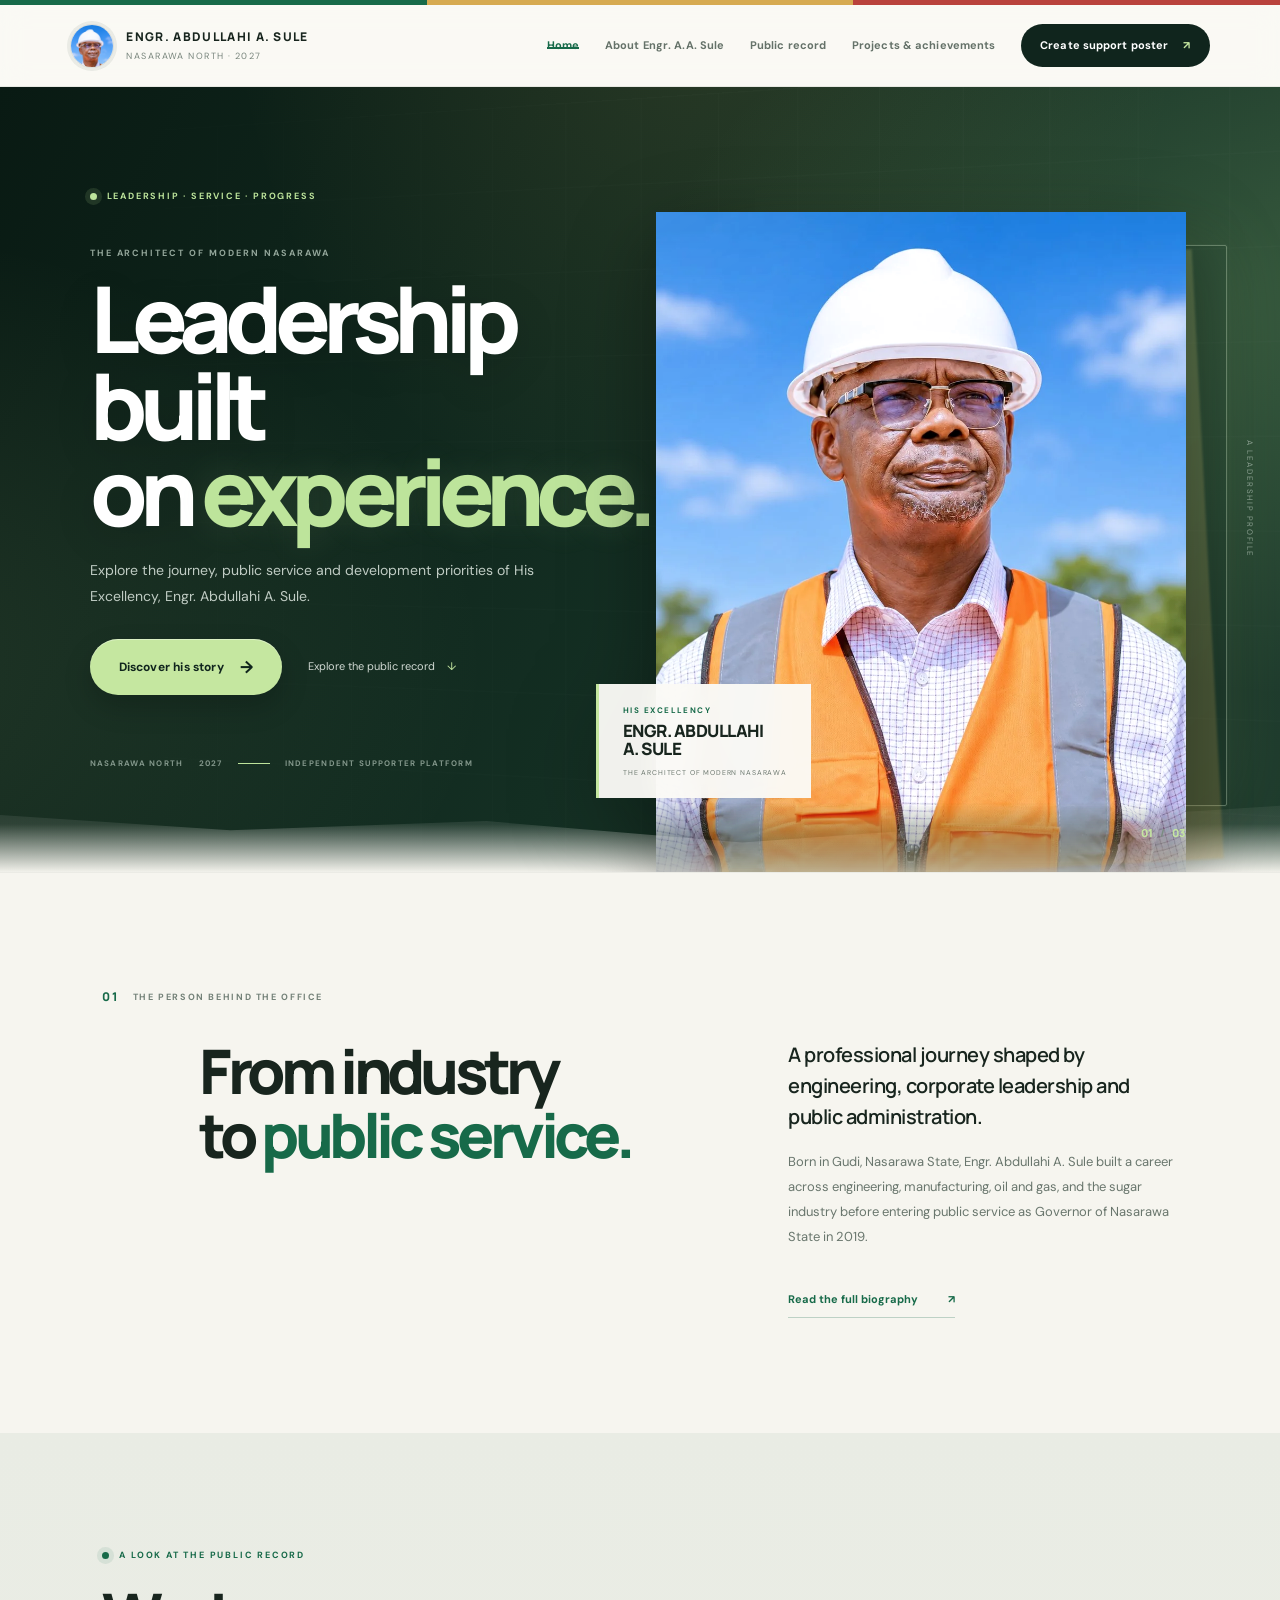
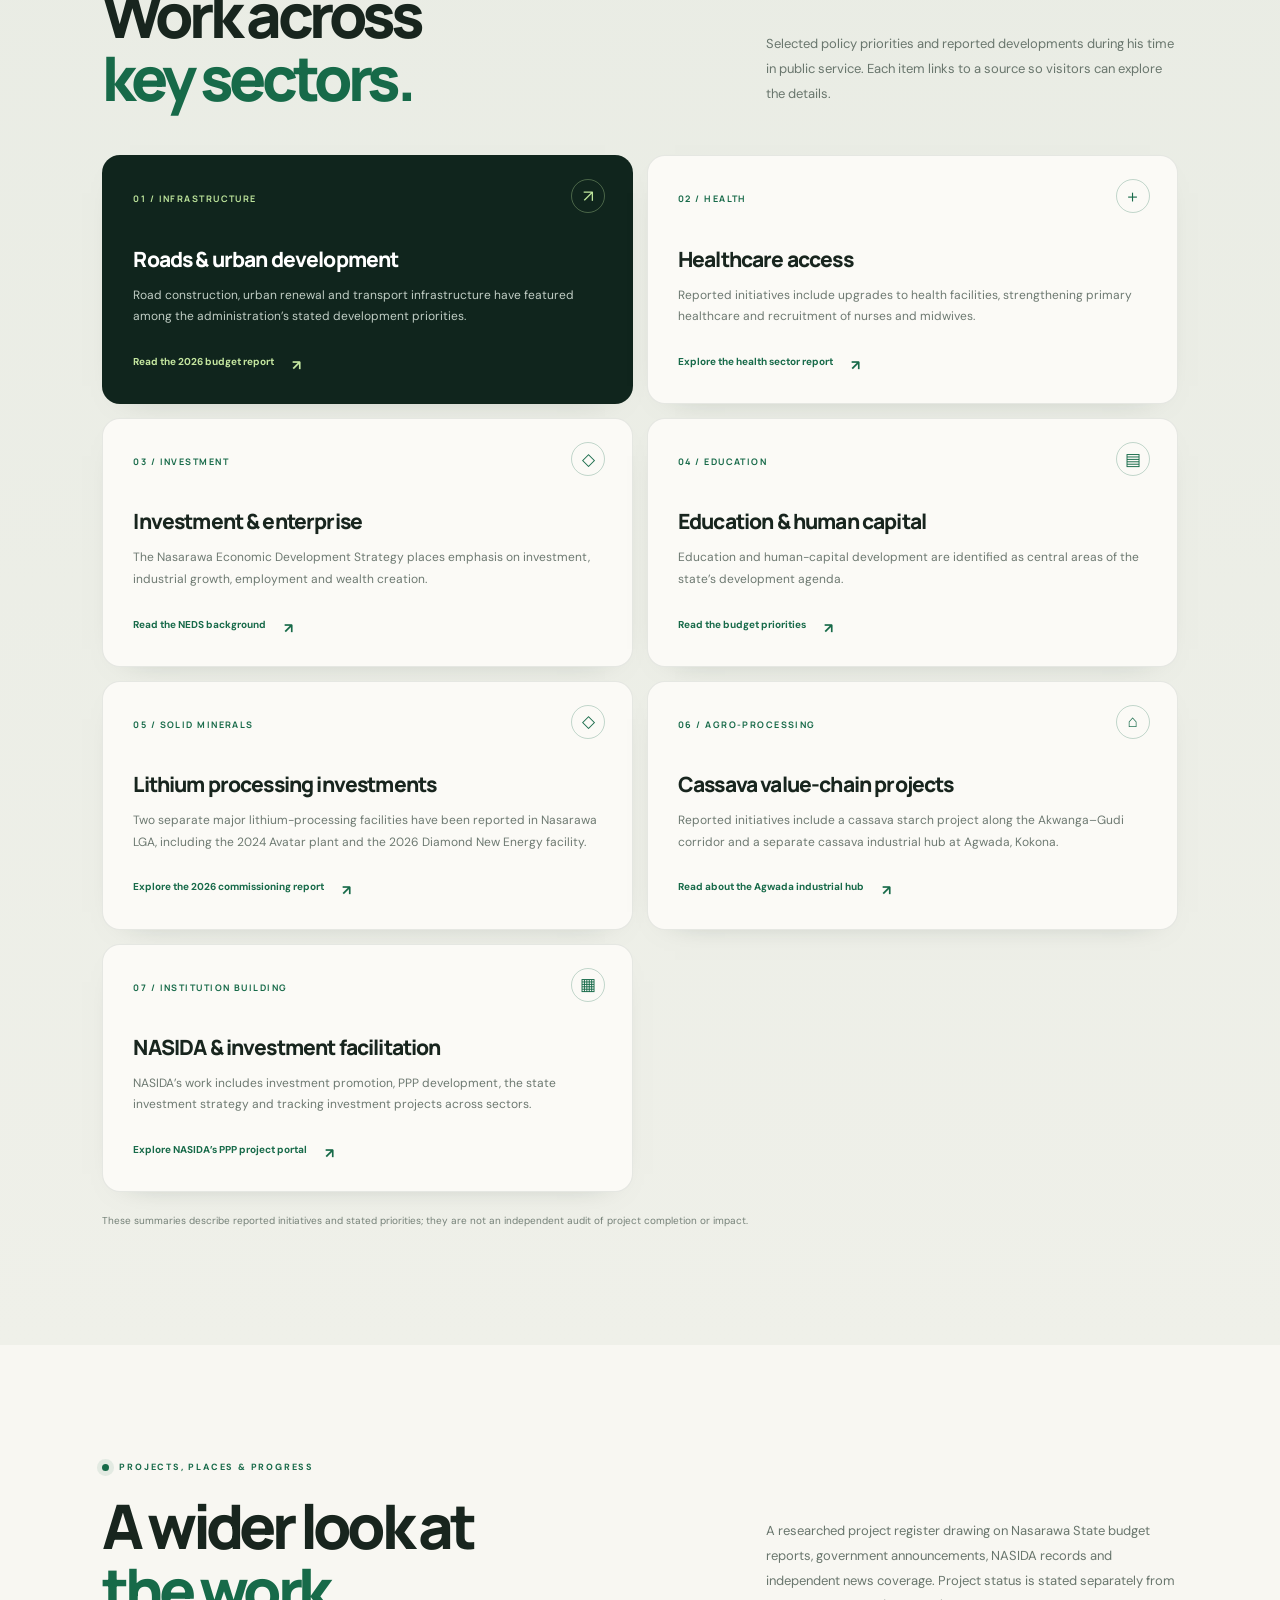
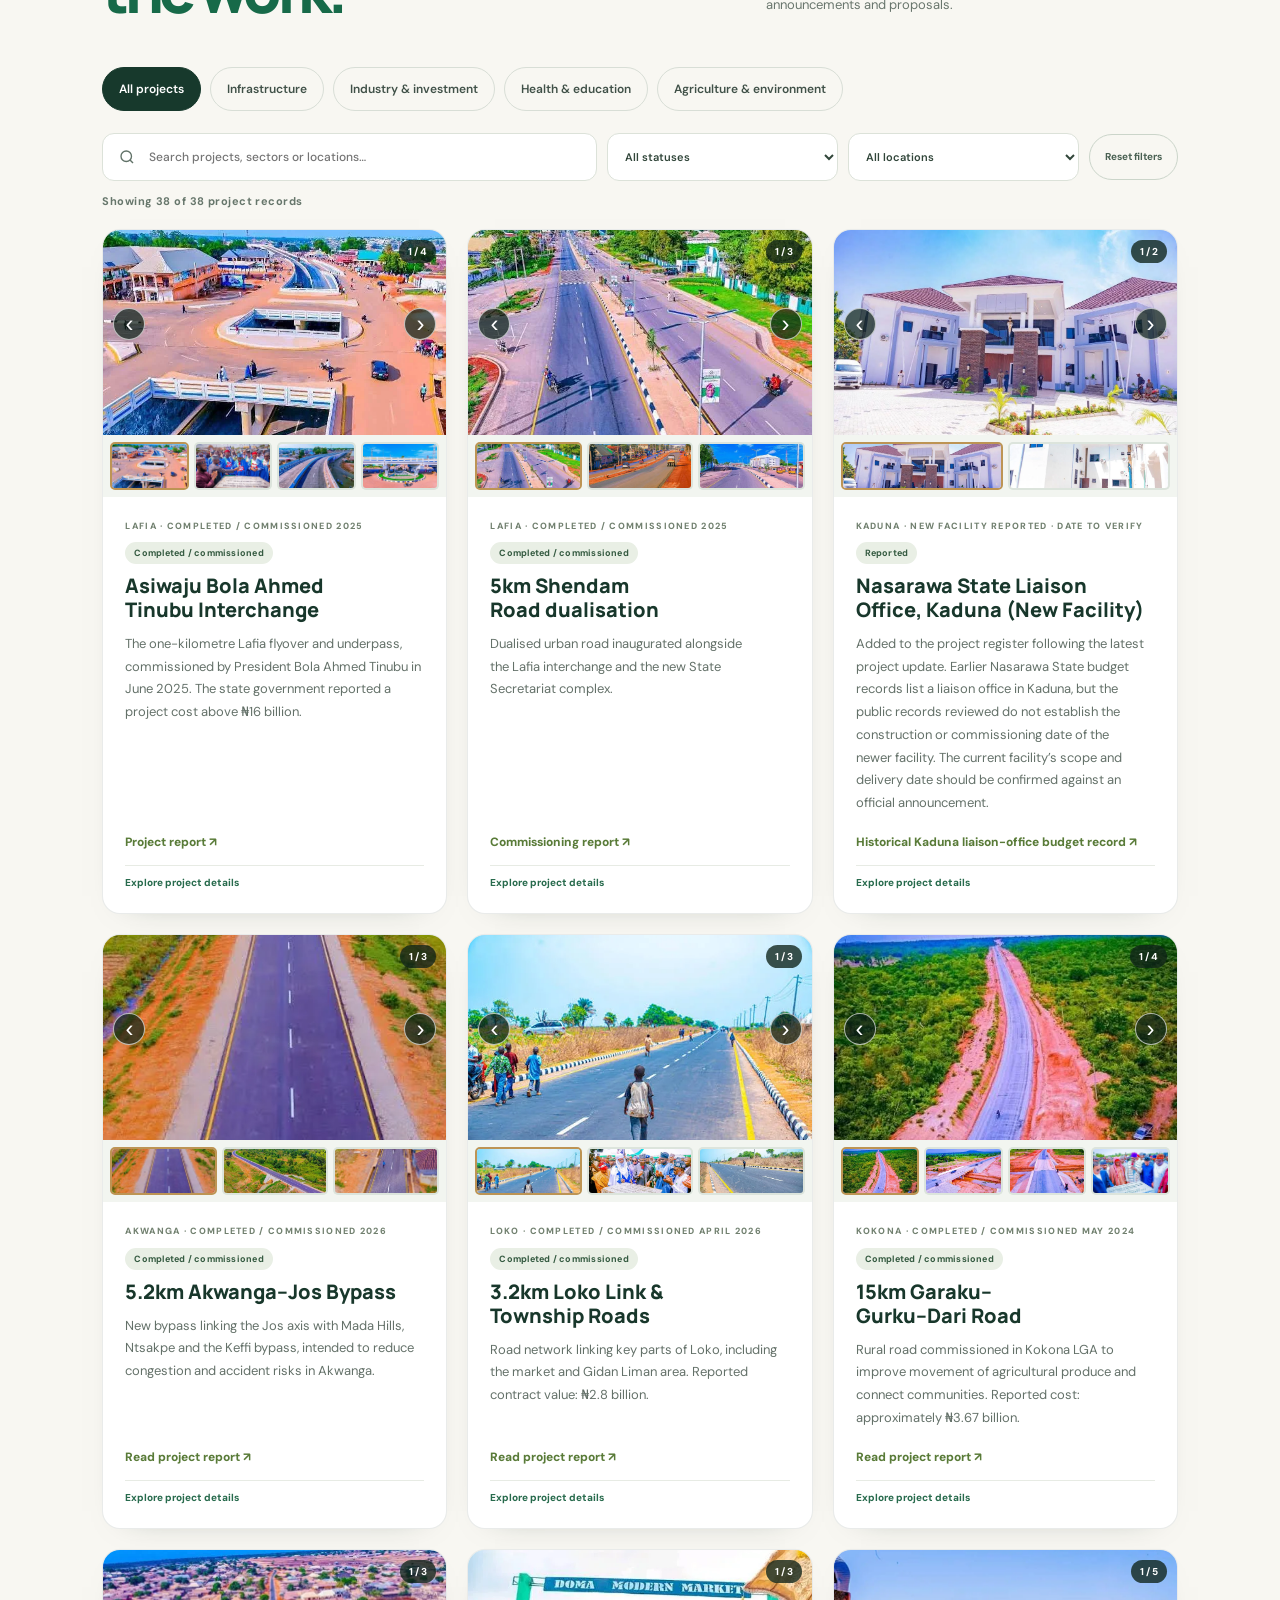
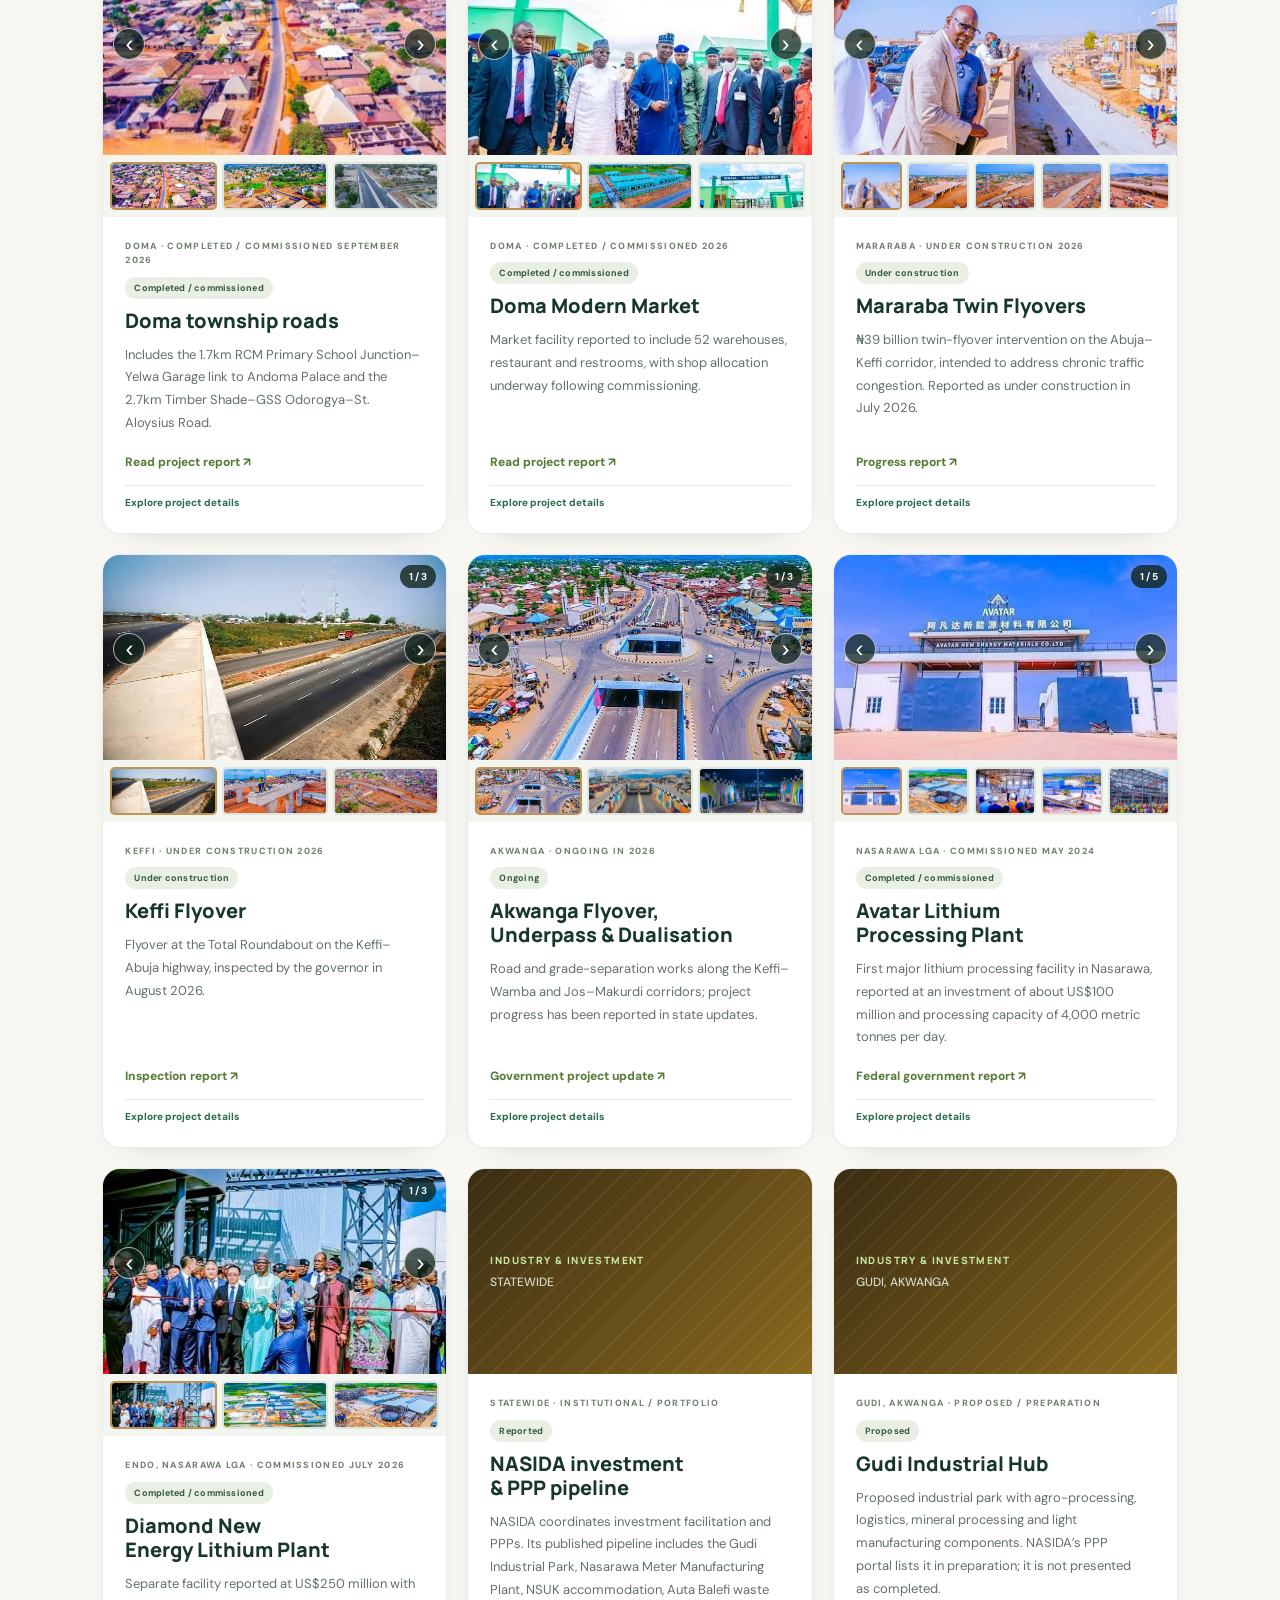
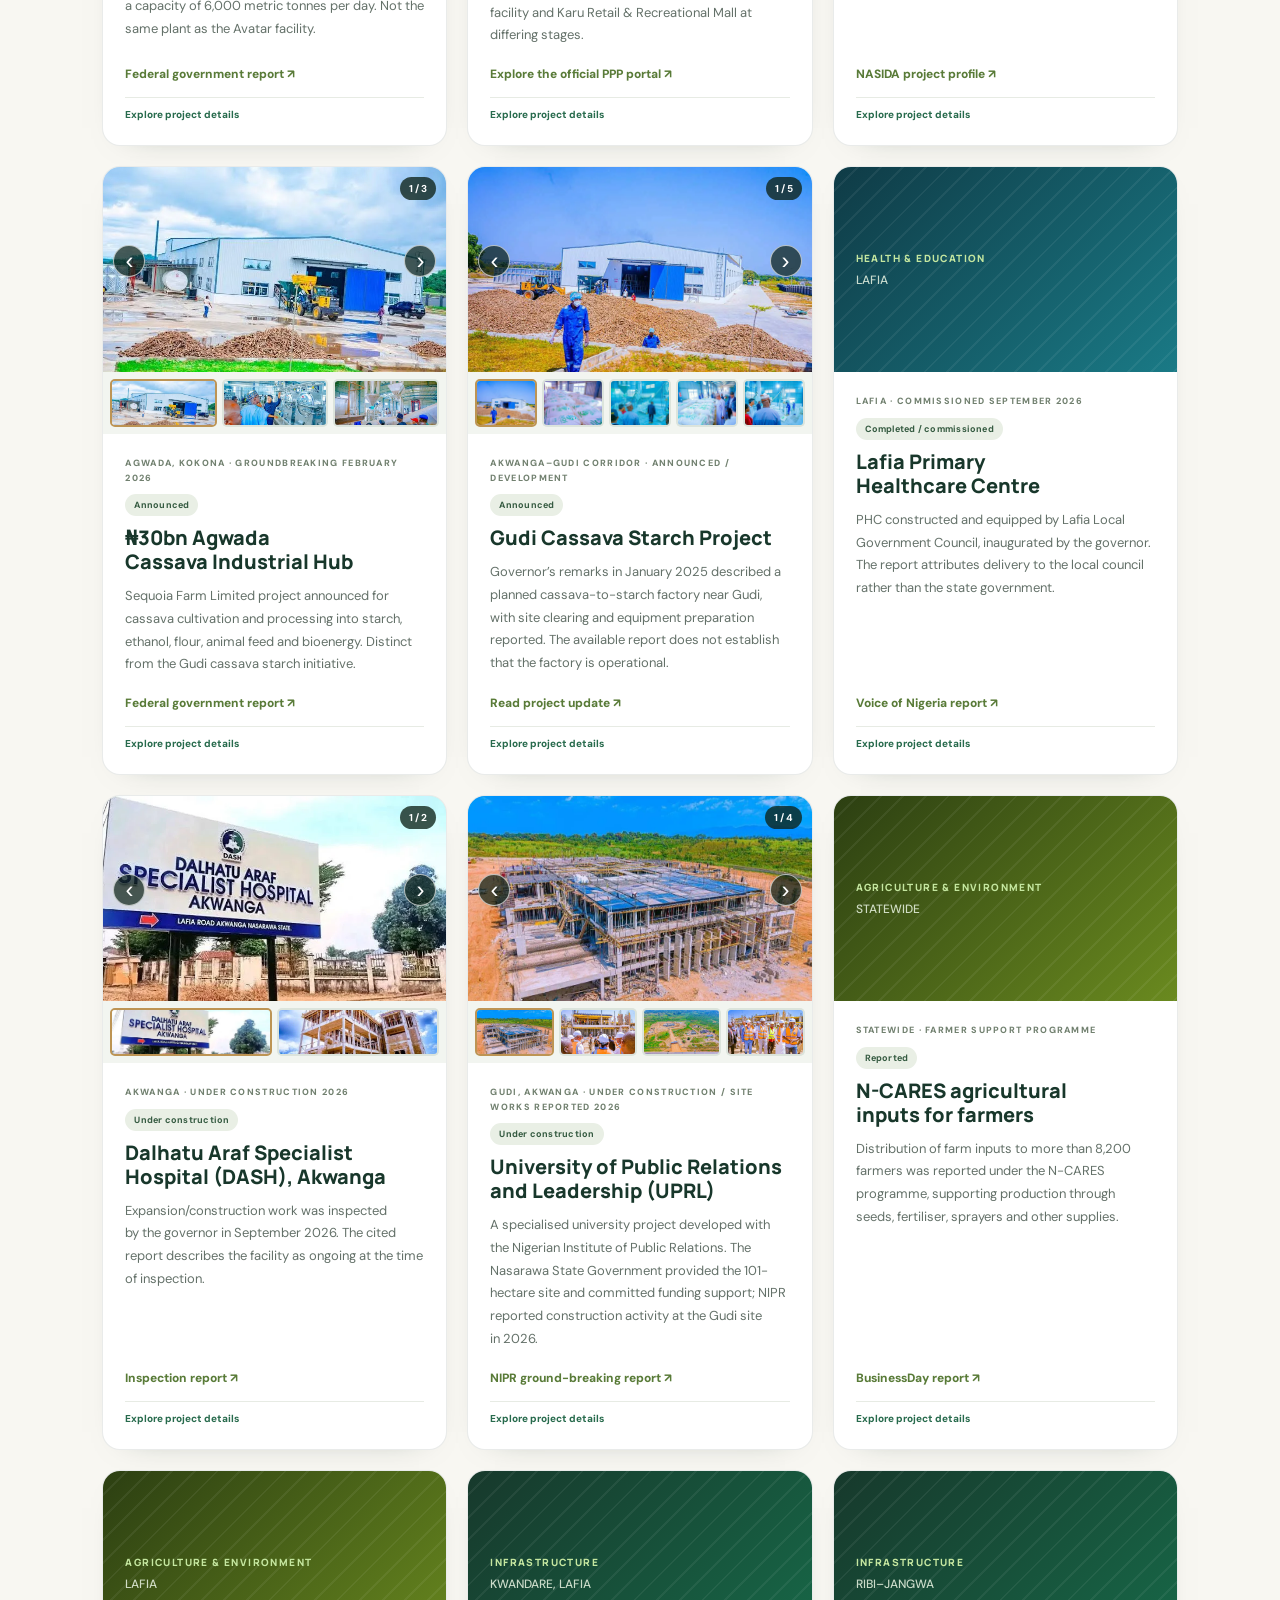
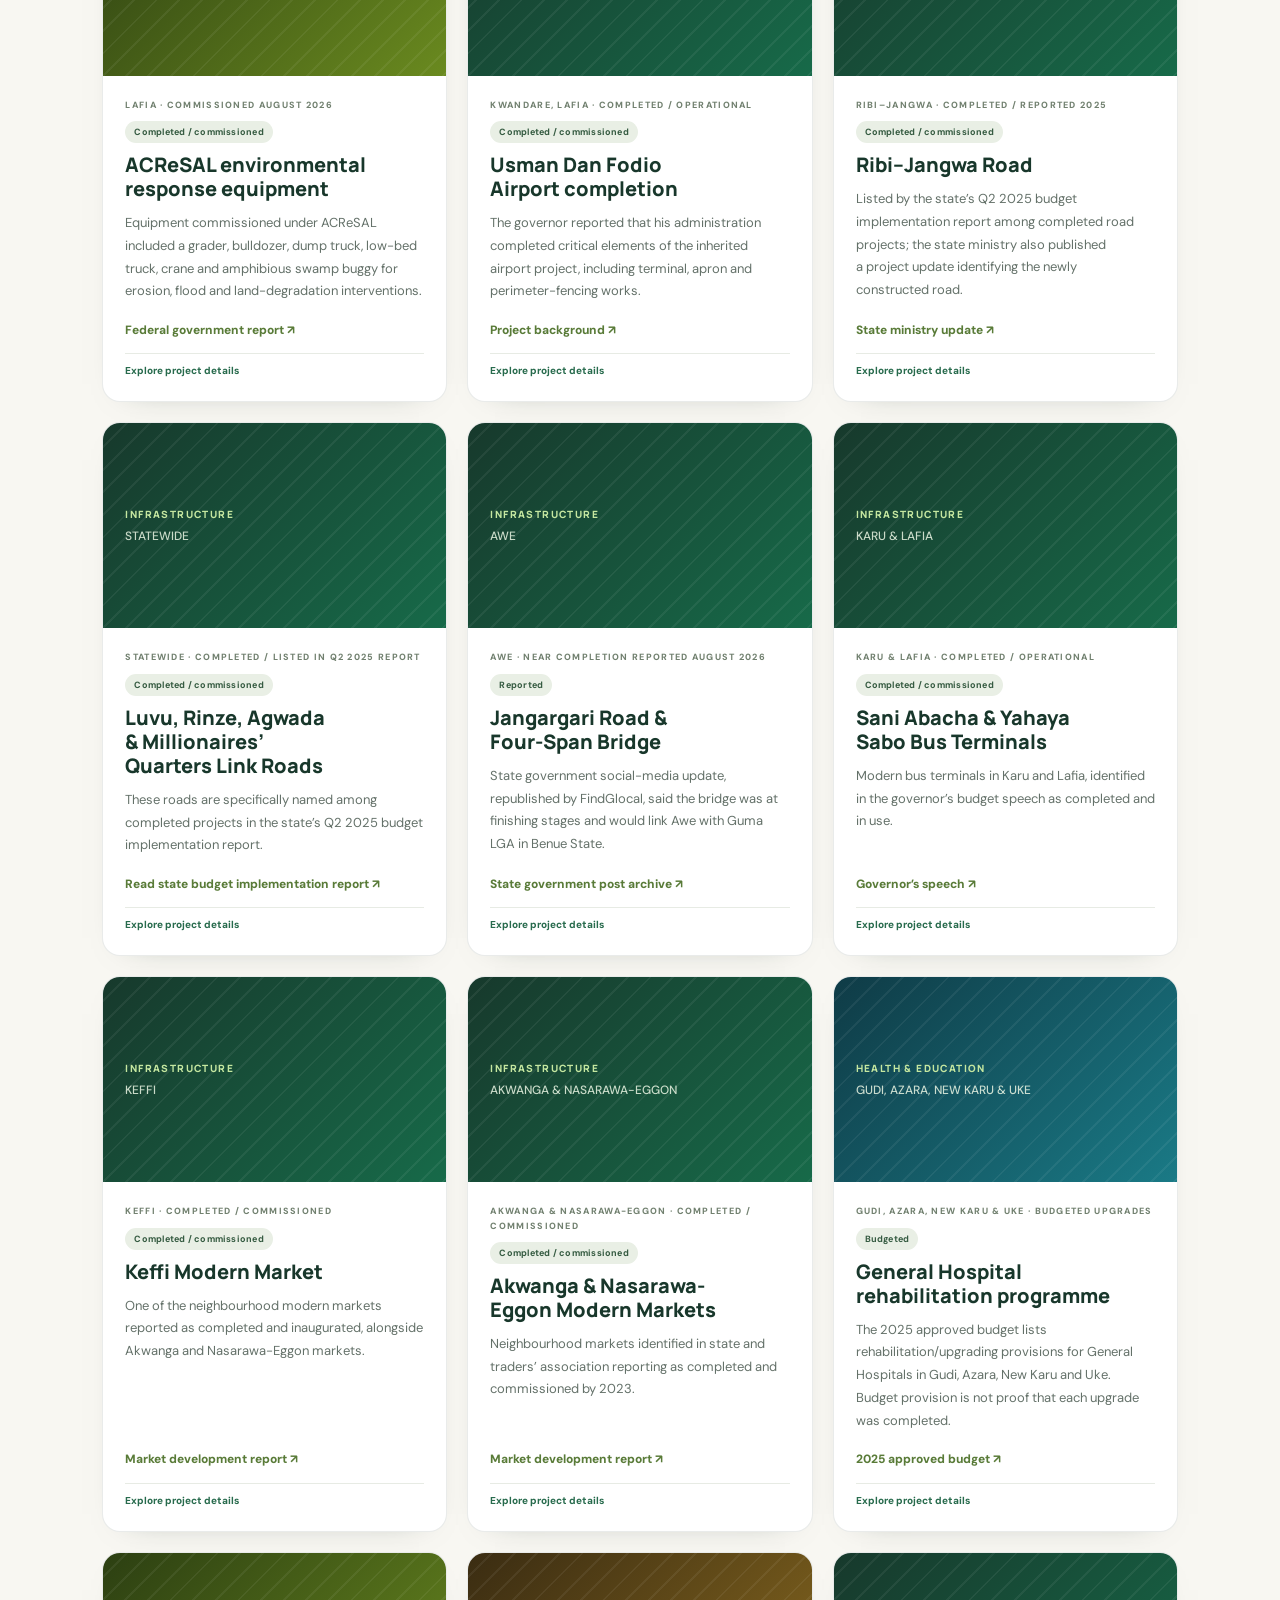
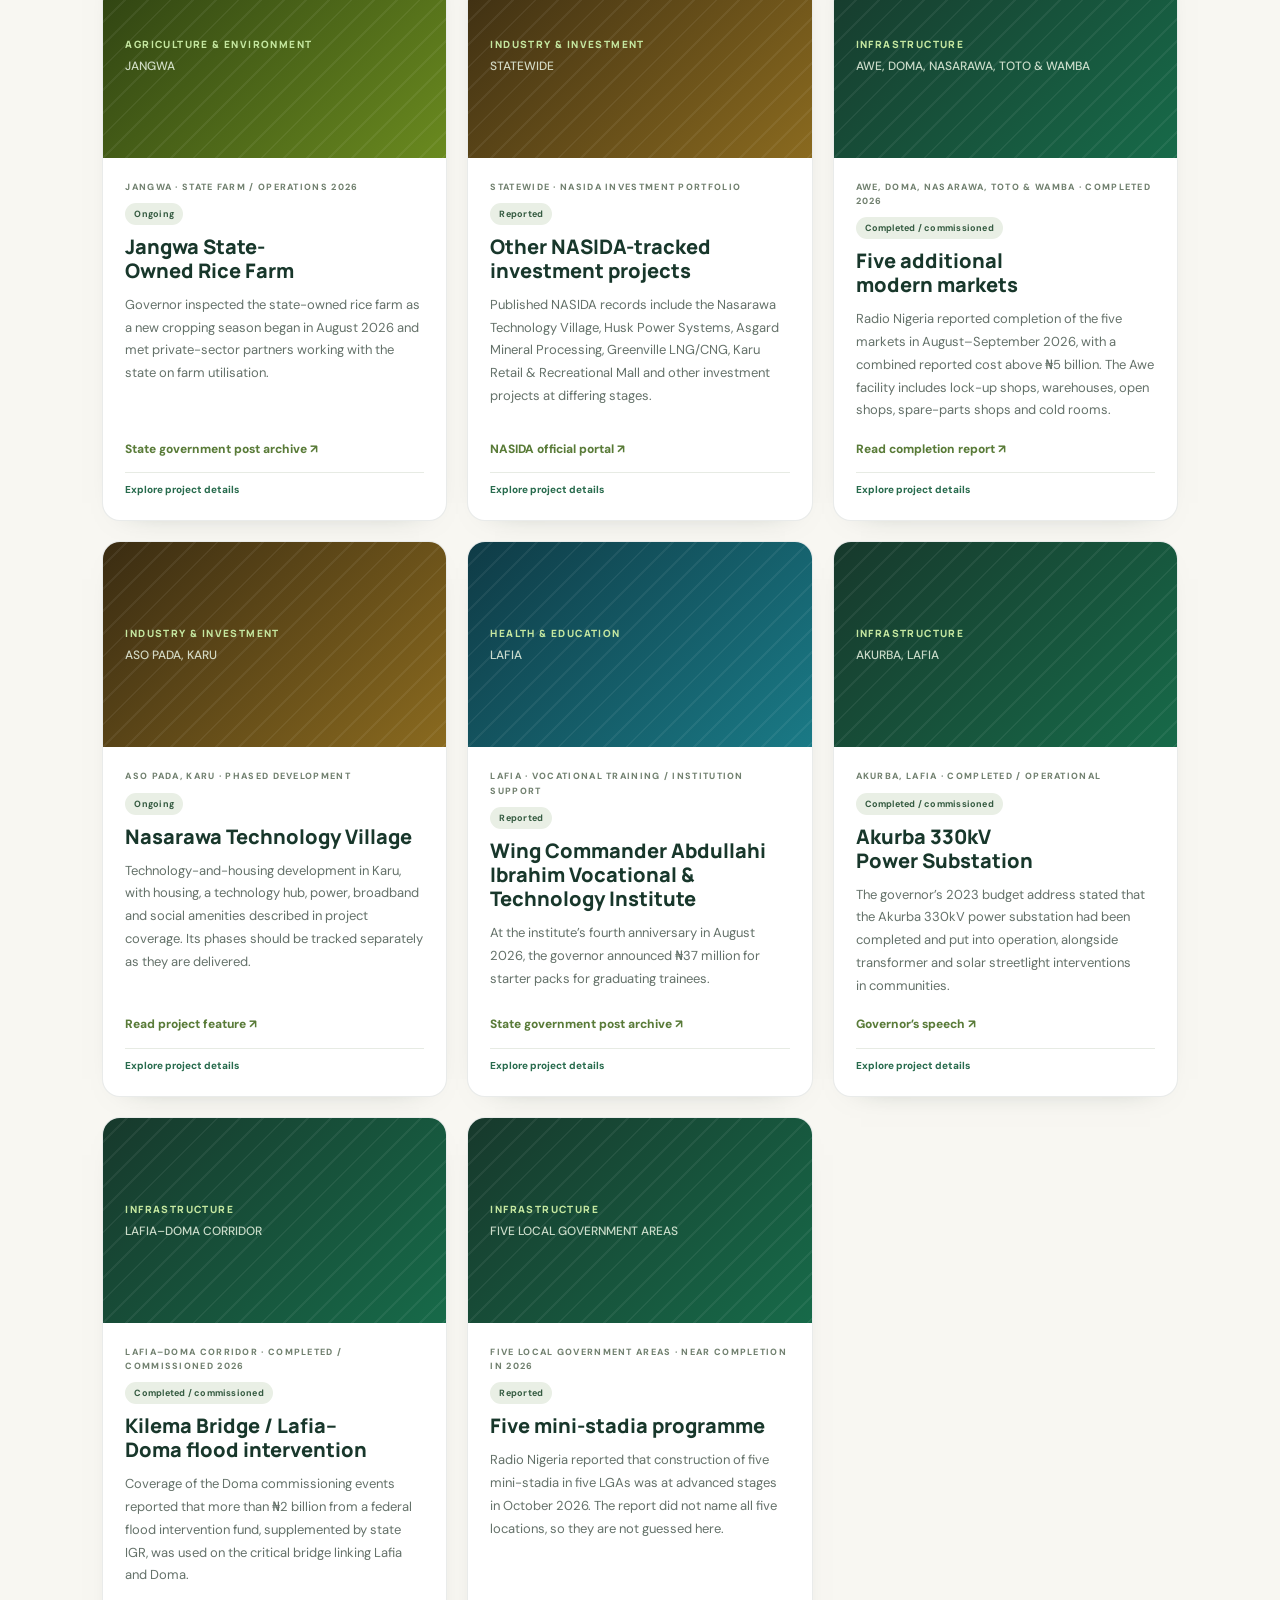
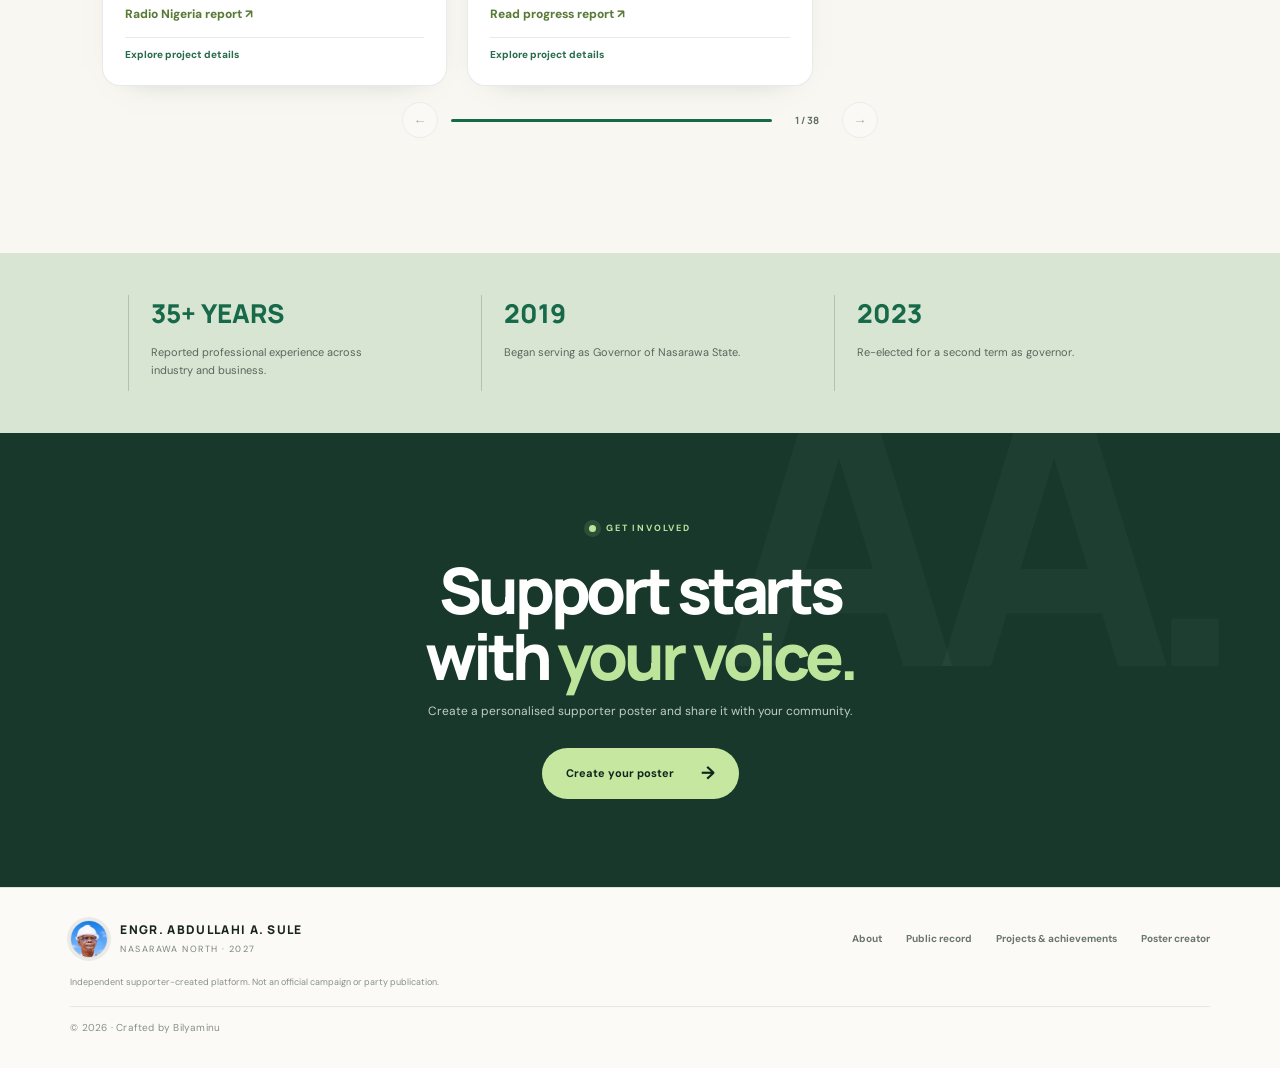
==== index.html @ 5bd0aefc "Add some project photos" ====
<!DOCTYPE html>

<html lang="en"><head>
<meta charset="utf-8"/><link href="favicon.png" rel="icon" sizes="64x64" type="image/png"/>
<link href="candidate-logo.png" rel="apple-touch-icon"/>
<meta content="width=device-width,initial-scale=1" name="viewport"/>
<meta content="#10251d" name="theme-color"/><meta content="Explore the public record, leadership journey and development priorities of Engr. Abdullahi A. Sule." name="description"/>
<meta property="og:type" content="website"><meta property="og:title" content="Engr. A.A. Sule | Leadership, Service &amp; Progress"><meta property="og:description" content="Explore the public record, leadership journey and development priorities of Engr. Abdullahi A. Sule."><meta property="og:image" content="candidate.jpg"><meta name="twitter:card" content="summary_large_image"><title>Engr. A.A. Sule | Leadership, Service &amp; Progress</title>
<link href="https://fonts.googleapis.com" rel="preconnect"/><link crossorigin="" href="https://fonts.gstatic.com" rel="preconnect"/>
<link href="https://fonts.googleapis.com/css2?family=DM+Sans:wght@400;500;600;700&amp;family=Manrope:wght@400;500;600;700;800&amp;display=swap" rel="stylesheet"/>
<link href="css/site.css" rel="stylesheet"/><link href="css/modern.css" rel="stylesheet"/><link href="css/upgrade.css" rel="stylesheet"/><script defer src="js/site.js"></script><script defer src="js/projects.js"></script></head>
<body><a class="skip-link" href="#main">Skip to content</a>
<div class="topline"><i></i><i></i><i></i></div>
<header class="header"><a class="brand" href="index.html"><img alt="Engr. Abdullahi A. Sule" class="brand-photo" src="candidate-logo.png"/><span><b>ENGR. ABDULLAHI A. SULE</b><small>NASARAWA NORTH · 2027</small></span></a>
<button aria-expanded="false" aria-label="Open navigation" class="menu-toggle" aria-controls="site-nav">☰</button>
<nav class="nav" id="site-nav" aria-label="Main"><a class="active" aria-current="page" href="index.html">Home</a><a href="about.html">About Engr. A.A. Sule</a><a href="#record">Public record</a><a href="#projects">Projects &amp; achievements</a><a class="nav-button" href="generate.html">Create support poster <span>↗</span></a></nav></header>
<main id="main">
<section class="hero">
<div class="hero-grid"></div><div class="hero-content"><div class="eyebrow"><span></span> LEADERSHIP · SERVICE · PROGRESS</div>
<p class="overline">THE ARCHITECT OF MODERN NASARAWA</p>
<h1>Leadership built<br/>on <em>experience.</em></h1>
<p class="hero-text">Explore the journey, public service and development priorities of His Excellency, Engr. Abdullahi A. Sule.</p>
<div class="hero-actions"><a class="btn btn-lime" href="about.html">Discover his story <b>→</b></a><a class="under-link" href="#record">Explore the public record <span>↓</span></a></div>
<div class="hero-foot"><span>NASARAWA NORTH</span><span>2027</span><span class="foot-rule"></span><span>INDEPENDENT SUPPORTER PLATFORM</span></div></div>
<div class="hero-image-wrap"><div class="image-backdrop"></div><picture class="hero-picture"><source srcset="hero.webp" type="image/webp"/><img alt="Engr. Abdullahi A. Sule in a white hard hat and orange safety vest under a blue sky" class="hero-image" width="1230" height="1278" fetchpriority="high" decoding="async" src="hero.jpg"/></picture><div class="image-tag"><small>HIS EXCELLENCY</small><strong>ENGR. ABDULLAHI<br/>A. SULE</strong><span>THE ARCHITECT OF MODERN NASARAWA</span></div><div class="image-number">01 <i>/</i> 03</div></div>
<div class="hero-side-note">A LEADERSHIP PROFILE</div></section>
<section class="intro section-pad"><div class="intro-label"><span class="section-index">01</span><span>THE PERSON BEHIND THE OFFICE</span></div><div class="intro-main"><h2>From industry<br/>to <em>public service.</em></h2><div><p class="large-copy">A professional journey shaped by engineering, corporate leadership and public administration.</p><p class="muted">Born in Gudi, Nasarawa State, Engr. Abdullahi A. Sule built a career across engineering, manufacturing, oil and gas, and the sugar industry before entering public service as Governor of Nasarawa State in 2019.</p><a class="arrow-link" href="about.html">Read the full biography <span>↗</span></a></div></div></section>
<section class="record-section section-pad" id="record"><div class="section-head"><div><div class="eyebrow dark"><span></span> A LOOK AT THE PUBLIC RECORD</div><h2>Work across<br/><em>key sectors.</em></h2></div><p>Selected policy priorities and reported developments during his time in public service. Each item links to a source so visitors can explore the details.</p></div>
<div class="record-grid">
<article class="record-card record-feature"><span class="card-no">01 / INFRASTRUCTURE</span><div class="record-icon">↗</div><h3>Roads &amp; urban development</h3><p>Road construction, urban renewal and transport infrastructure have featured among the administration’s stated development priorities.</p><a href="https://von.gov.ng/nasarawa-governor-presents-%E2%82%A6517-54bn-budget-for-state-development/" rel="noopener" target="_blank">Read the 2026 budget report <b>↗</b></a></article>
<article class="record-card"><span class="card-no">02 / HEALTH</span><div class="record-icon">＋</div><h3>Healthcare access</h3><p>Reported initiatives include upgrades to health facilities, strengthening primary healthcare and recruitment of nurses and midwives.</p><a href="https://fmino.gov.ng/governor-sule-receives-nurses-most-friendly-governor-award-dedicates-honour-to-nasarawa-health-workers/" rel="noopener" target="_blank">Explore the health sector report <b>↗</b></a></article>
<article class="record-card"><span class="card-no">03 / INVESTMENT</span><div class="record-icon">◇</div><h3>Investment &amp; enterprise</h3><p>The Nasarawa Economic Development Strategy places emphasis on investment, industrial growth, employment and wealth creation.</p><a href="https://aasule.org/meet-aa-sule/" rel="noopener" target="_blank">Read the NEDS background <b>↗</b></a></article>
<article class="record-card"><span class="card-no">04 / EDUCATION</span><div class="record-icon">▤</div><h3>Education &amp; human capital</h3><p>Education and human-capital development are identified as central areas of the state’s development agenda.</p><a href="https://fmino.gov.ng/gov-sule-presents-n382-57bn-2025-budget-to-nasarawa-assembly-as-education-takes-lion-share/" rel="noopener" target="_blank">Read the budget priorities <b>↗</b></a></article>
<article class="record-card"><span class="card-no">05 / SOLID MINERALS</span><div class="record-icon">◇</div><h3>Lithium processing investments</h3><p>Two separate major lithium-processing facilities have been reported in Nasarawa LGA, including the 2024 Avatar plant and the 2026 Diamond New Energy facility.</p><a href="https://fmino.gov.ng/president-tinubu-commissions-6-000-metric-tons-per-day-lithium-processing-plant-in-nasarawa-state/" rel="noopener" target="_blank">Explore the 2026 commissioning report <b>↗</b></a></article>
<article class="record-card"><span class="card-no">06 / AGRO-PROCESSING</span><div class="record-icon">⌂</div><h3>Cassava value-chain projects</h3><p>Reported initiatives include a cassava starch project along the Akwanga–Gudi corridor and a separate cassava industrial hub at Agwada, Kokona.</p><a href="https://fmino.gov.ng/governor-sule-performs-ground-breaking-of-n30bn-cassava-industrial-hub/" rel="noopener" target="_blank">Read about the Agwada industrial hub <b>↗</b></a></article>
<article class="record-card"><span class="card-no">07 / INSTITUTION BUILDING</span><div class="record-icon">▦</div><h3>NASIDA &amp; investment facilitation</h3><p>NASIDA’s work includes investment promotion, PPP development, the state investment strategy and tracking investment projects across sectors.</p><a href="https://ppp.nasida.na.gov.ng/" rel="noopener" target="_blank">Explore NASIDA’s PPP project portal <b>↗</b></a></article>
</div><p class="source-note">These summaries describe reported initiatives and stated priorities; they are not an independent audit of project completion or impact.</p></section>
<section class="projects-section section-pad" id="projects">
<div class="section-head"><div><div class="eyebrow dark"><span></span> PROJECTS, PLACES &amp; PROGRESS</div><h2>A wider look at<br/><em>the work.</em></h2></div><p>A researched project register drawing on Nasarawa State budget reports, government announcements, NASIDA records and independent news coverage. Project status is stated separately from announcements and proposals.</p></div>
<div aria-label="Filter projects" class="project-filter" role="group"><button class="filter-btn active" aria-pressed="true" data-filter="all">All projects</button><button class="filter-btn" aria-pressed="false" data-filter="infrastructure">Infrastructure</button><button class="filter-btn" aria-pressed="false" data-filter="industry">Industry &amp; investment</button><button class="filter-btn" aria-pressed="false" data-filter="health">Health &amp; education</button><button class="filter-btn" aria-pressed="false" data-filter="agriculture">Agriculture &amp; environment</button></div>
<div class="project-tools" aria-label="Search and refine the project register"><label class="project-search"><span class="sr-only">Search projects</span><svg aria-hidden="true" viewBox="0 0 24 24"><circle cx="11" cy="11" r="7"></circle><path d="m16 16 4 4"></path></svg><input id="projectSearch" type="search" placeholder="Search projects, sectors or locations…" autocomplete="off"></label><label class="sr-only" for="projectStatusFilter">Filter by project status</label><select id="projectStatusFilter"><option value="all">All statuses</option></select><label class="sr-only" for="projectLocationFilter">Filter by location</label><select id="projectLocationFilter"><option value="all">All locations</option></select><button class="project-reset" id="projectReset" type="button">Reset filters</button></div><p class="project-results" id="projectResults" role="status" aria-live="polite"></p><p class="project-scroll-hint" id="projectStatus">On mobile, swipe across the project cards to explore the register.</p>
<div class="projects-grid">
<article class="project-card" data-category="infrastructure"><div class="project-photo no-photo" role="img" aria-label="Project photo can be added with the photo manager"><span>ADD YOUR PROJECT PHOTO</span><small>Use the project photo manager to add a local image</small></div><div class="project-body"><span class="project-meta">LAFIA · COMPLETED / COMMISSIONED 2025</span><h3>Asiwaju Bola Ahmed Tinubu Interchange</h3><p>The one-kilometre Lafia flyover and underpass, commissioned by President Bola Ahmed Tinubu in June 2025. The state government reported a project cost above ₦16 billion.</p><a href="https://fmino.gov.ng/president-tinubu-inaugurates-multi-billion-lafia-flyover-underpass/" rel="noopener" target="_blank">Project report ↗</a></div></article>
<article class="project-card" data-category="infrastructure"><div class="project-photo no-photo" role="img" aria-label="Project photo can be added with the photo manager"><span>ADD YOUR PROJECT PHOTO</span><small>Use the project photo manager to add a local image</small></div><div class="project-body"><span class="project-meta">LAFIA · COMPLETED / COMMISSIONED 2025</span><h3>5km Shendam Road dualisation</h3><p>Dualised urban road inaugurated alongside the Lafia interchange and the new State Secretariat complex.</p><a href="https://nannews.ng/president-tinubu-inaugurates-multi-billion-lafia-flyover-underpass/" rel="noopener" target="_blank">Commissioning report ↗</a></div></article>
<article class="project-card" data-category="infrastructure"><div class="project-photo no-photo" role="img" aria-label="Project photo can be added with the photo manager"><span>ADD YOUR PROJECT PHOTO</span><small>Use the project photo manager to add a local image</small></div><div class="project-body"><span class="project-meta">KADUNA · NEW FACILITY REPORTED · DATE TO VERIFY</span><h3>Nasarawa State Liaison Office, Kaduna (New Facility)</h3><p>Added to the project register following the latest project update. Earlier Nasarawa State budget records list a liaison office in Kaduna, but the public records reviewed do not establish the construction or commissioning date of the newer facility. The current facility’s scope and delivery date should be confirmed against an official announcement.</p><a href="https://s3.eu-west-2.amazonaws.com/openstates.ng.storage/documents/dataset_Nasarawa_2017_Approved_Budget.pdf" rel="noopener" target="_blank">Historical Kaduna liaison-office budget record ↗</a></div></article>
<article class="project-card" data-category="infrastructure"><div class="project-photo no-photo" role="img" aria-label="Project photo can be added with the photo manager"><span>ADD YOUR PROJECT PHOTO</span><small>Use the project photo manager to add a local image</small></div><div class="project-body"><span class="project-meta">AKWANGA · COMPLETED / COMMISSIONED 2026</span><h3>5.2km Akwanga–Jos Bypass</h3><p>New bypass linking the Jos axis with Mada Hills, Ntsakpe and the Keffi bypass, intended to reduce congestion and accident risks in Akwanga.</p><a href="https://punchng.com/nasarawa-gov-opens-5-2km-akwanga-jos-bypass-to-ease-traffic/" rel="noopener" target="_blank">Read project report ↗</a></div></article>
<article class="project-card" data-category="infrastructure"><div class="project-photo no-photo" role="img" aria-label="Project photo can be added with the photo manager"><span>ADD YOUR PROJECT PHOTO</span><small>Use the project photo manager to add a local image</small></div><div class="project-body"><span class="project-meta">LOKO · COMPLETED / COMMISSIONED APRIL 2026</span><h3>3.2km Loko Link &amp; Township Roads</h3><p>Road network linking key parts of Loko, including the market and Gidan Liman area. Reported contract value: ₦2.8 billion.</p><a href="https://guardian.ng/news/governor-sule-commissions-n2-8bn-3-2km-loko-link-township-roads/" rel="noopener" target="_blank">Read project report ↗</a></div></article>
<article class="project-card" data-category="infrastructure"><div class="project-photo no-photo" role="img" aria-label="Project photo can be added with the photo manager"><span>ADD YOUR PROJECT PHOTO</span><small>Use the project photo manager to add a local image</small></div><div class="project-body"><span class="project-meta">KOKONA · COMPLETED / COMMISSIONED MAY 2024</span><h3>15km Garaku–Gurku–Dari Road</h3><p>Rural road commissioned in Kokona LGA to improve movement of agricultural produce and connect communities. Reported cost: approximately ₦3.67 billion.</p><a href="https://punchng.com/nasarawa-gov-unveils-n3-6bn-road/" rel="noopener" target="_blank">Read project report ↗</a></div></article>
<article class="project-card" data-category="infrastructure"><div class="project-photo no-photo" role="img" aria-label="Project photo can be added with the photo manager"><span>ADD YOUR PROJECT PHOTO</span><small>Use the project photo manager to add a local image</small></div><div class="project-body"><span class="project-meta">DOMA · COMPLETED / COMMISSIONED SEPTEMBER 2026</span><h3>Doma township roads</h3><p>Includes the 1.7km RCM Primary School Junction–Yelwa Garage link to Andoma Palace and the 2.7km Timber Shade–GSS Odorogya–St. Aloysius Road.</p><a href="https://radionigerianorthcentral.gov.ng/2026/10/03/nasarawa-state-governor-commissions-market-roads-in-doma-lga/" rel="noopener" target="_blank">Read project report ↗</a></div></article>
<article class="project-card" data-category="infrastructure"><div class="project-photo no-photo" role="img" aria-label="Project photo can be added with the photo manager"><span>ADD YOUR PROJECT PHOTO</span><small>Use the project photo manager to add a local image</small></div><div class="project-body"><span class="project-meta">DOMA · COMPLETED / COMMISSIONED 2026</span><h3>Doma Modern Market</h3><p>Market facility reported to include 52 warehouses, restaurant and restrooms, with shop allocation underway following commissioning.</p><a href="https://radionigerianorthcentral.gov.ng/2026/10/03/nasarawa-state-governor-commissions-market-roads-in-doma-lga/" rel="noopener" target="_blank">Read project report ↗</a></div></article>
<article class="project-card" data-category="infrastructure"><div class="project-photo no-photo" role="img" aria-label="Project photo can be added with the photo manager"><span>ADD YOUR PROJECT PHOTO</span><small>Use the project photo manager to add a local image</small></div><div class="project-body"><span class="project-meta">MARARABA · UNDER CONSTRUCTION 2026</span><h3>Mararaba Twin Flyovers</h3><p>₦39 billion twin-flyover intervention on the Abuja–Keffi corridor, intended to address chronic traffic congestion. Reported as under construction in July 2026.</p><a href="https://fmino.gov.ng/governor-sule-renews-appeal-to-fg-for-reimbursement-of-funds-spent-on-federal-highways/" rel="noopener" target="_blank">Progress report ↗</a></div></article>
<article class="project-card" data-category="infrastructure"><div class="project-photo no-photo" role="img" aria-label="Project photo can be added with the photo manager"><span>ADD YOUR PROJECT PHOTO</span><small>Use the project photo manager to add a local image</small></div><div class="project-body"><span class="project-meta">KEFFI · UNDER CONSTRUCTION 2026</span><h3>Keffi Flyover</h3><p>Flyover at the Total Roundabout on the Keffi–Abuja highway, inspected by the governor in August 2026.</p><a href="https://nbs.na.gov.ng/2026/08/29/sule-inspects-mararaba-keffi-flyover-projects/" rel="noopener" target="_blank">Inspection report ↗</a></div></article>
<article class="project-card" data-category="infrastructure"><div class="project-photo no-photo" role="img" aria-label="Project photo can be added with the photo manager"><span>ADD YOUR PROJECT PHOTO</span><small>Use the project photo manager to add a local image</small></div><div class="project-body"><span class="project-meta">AKWANGA · ONGOING IN 2026</span><h3>Akwanga Flyover, Underpass &amp; Dualisation</h3><p>Road and grade-separation works along the Keffi–Wamba and Jos–Makurdi corridors; project progress has been reported in state updates.</p><a href="https://fmino.gov.ng/governor-sule-renews-appeal-to-fg-for-reimbursement-of-funds-spent-on-federal-highways/" rel="noopener" target="_blank">Government project update ↗</a></div></article>
<article class="project-card" data-category="industry"><div class="project-photo no-photo" role="img" aria-label="Project photo can be added with the photo manager"><span>ADD YOUR PROJECT PHOTO</span><small>Use the project photo manager to add a local image</small></div><div class="project-body"><span class="project-meta">NASARAWA LGA · COMMISSIONED MAY 2024</span><h3>Avatar Lithium Processing Plant</h3><p>First major lithium processing facility in Nasarawa, reported at an investment of about US$100 million and processing capacity of 4,000 metric tonnes per day.</p><a href="https://fmino.gov.ng/president-bola-tinubu-commissioned-first-largest-lithium-processing-plant-in-nasarawa/" rel="noopener" target="_blank">Federal government report ↗</a></div></article>
<article class="project-card" data-category="industry"><div class="project-photo no-photo" role="img" aria-label="Project photo can be added with the photo manager"><span>ADD YOUR PROJECT PHOTO</span><small>Use the project photo manager to add a local image</small></div><div class="project-body"><span class="project-meta">ENDO, NASARAWA LGA · COMMISSIONED JULY 2026</span><h3>Diamond New Energy Lithium Plant</h3><p>Separate facility reported at US$250 million with a capacity of 6,000 metric tonnes per day. Not the same plant as the Avatar facility.</p><a href="https://fmino.gov.ng/president-tinubu-commissions-6-000-metric-tons-per-day-lithium-processing-plant-in-nasarawa-state/" rel="noopener" target="_blank">Federal government report ↗</a></div></article>
<article class="project-card" data-category="industry"><div class="project-photo no-photo" role="img" aria-label="Project photo can be added with the photo manager"><span>ADD YOUR PROJECT PHOTO</span><small>Use the project photo manager to add a local image</small></div><div class="project-body"><span class="project-meta">STATEWIDE · INSTITUTIONAL / PORTFOLIO</span><h3>NASIDA investment &amp; PPP pipeline</h3><p>NASIDA coordinates investment facilitation and PPPs. Its published pipeline includes the Gudi Industrial Park, Nasarawa Meter Manufacturing Plant, NSUK accommodation, Auta Balefi waste facility and Karu Retail &amp; Recreational Mall at differing stages.</p><a href="https://ppp.nasida.na.gov.ng/" rel="noopener" target="_blank">Explore the official PPP portal ↗</a></div></article>
<article class="project-card" data-category="industry"><div class="project-photo no-photo" role="img" aria-label="Project photo can be added with the photo manager"><span>ADD YOUR PROJECT PHOTO</span><small>Use the project photo manager to add a local image</small></div><div class="project-body"><span class="project-meta">GUDI, AKWANGA · PROPOSED / PREPARATION</span><h3>Gudi Industrial Hub</h3><p>Proposed industrial park with agro-processing, logistics, mineral processing and light manufacturing components. NASIDA’s PPP portal lists it in preparation; it is not presented as completed.</p><a href="https://ppp.nasida.na.gov.ng/project/gudi-industrial-park-project" rel="noopener" target="_blank">NASIDA project profile ↗</a></div></article>
<article class="project-card" data-category="industry"><div class="project-photo no-photo" role="img" aria-label="Project photo can be added with the photo manager"><span>ADD YOUR PROJECT PHOTO</span><small>Use the project photo manager to add a local image</small></div><div class="project-body"><span class="project-meta">AGWADA, KOKONA · GROUNDBREAKING FEBRUARY 2026</span><h3>₦30bn Agwada Cassava Industrial Hub</h3><p>Sequoia Farm Limited project announced for cassava cultivation and processing into starch, ethanol, flour, animal feed and bioenergy. Distinct from the Gudi cassava starch initiative.</p><a href="https://fmino.gov.ng/governor-sule-performs-ground-breaking-of-n30bn-cassava-industrial-hub/" rel="noopener" target="_blank">Federal government report ↗</a></div></article>
<article class="project-card" data-category="agriculture"><div class="project-photo no-photo" role="img" aria-label="Project photo can be added with the photo manager"><span>ADD YOUR PROJECT PHOTO</span><small>Use the project photo manager to add a local image</small></div><div class="project-body"><span class="project-meta">AKWANGA–GUDI CORRIDOR · ANNOUNCED / DEVELOPMENT</span><h3>Gudi Cassava Starch Project</h3><p>Governor’s remarks in January 2025 described a planned cassava-to-starch factory near Gudi, with site clearing and equipment preparation reported. The available report does not establish that the factory is operational.</p><a href="https://nasarawaeye.com/2025/01/29/put-in-more-efforts-to-sustain-policies-of-my-administration-gov-sule-charges-permanent-secretaries/" rel="noopener" target="_blank">Read project update ↗</a></div></article>
<article class="project-card" data-category="health"><div class="project-photo no-photo" role="img" aria-label="Project photo can be added with the photo manager"><span>ADD YOUR PROJECT PHOTO</span><small>Use the project photo manager to add a local image</small></div><div class="project-body"><span class="project-meta">LAFIA · COMMISSIONED SEPTEMBER 2026</span><h3>Lafia Primary Healthcare Centre</h3><p>PHC constructed and equipped by Lafia Local Government Council, inaugurated by the governor. The report attributes delivery to the local council rather than the state government.</p><a href="https://von.gov.ng/nasarawa-inaugurates-healthcare-centre-in-lafia/" rel="noopener" target="_blank">Voice of Nigeria report ↗</a></div></article>
<article class="project-card" data-category="health"><div class="project-photo no-photo" role="img" aria-label="Project photo can be added with the photo manager"><span>ADD YOUR PROJECT PHOTO</span><small>Use the project photo manager to add a local image</small></div><div class="project-body"><span class="project-meta">AKWANGA · UNDER CONSTRUCTION 2026</span><h3>Dalhatu Araf Specialist Hospital (DASH), Akwanga</h3><p>Expansion/construction work was inspected by the governor in September 2026. The cited report describes the facility as ongoing at the time of inspection.</p><a href="https://firmnews.ng/2026/09/26/nasarawa-30-sule-commissions-roads-in-wamba-akwanga-nasarawa-eggon/" rel="noopener" target="_blank">Inspection report ↗</a></div></article><article class="project-card" data-category="health"><div class="project-photo no-photo" role="img" aria-label="Project photo can be added with the photo manager"><span>ADD YOUR PROJECT PHOTO</span><small>Use the project photo manager to add a local image</small></div><div class="project-body"><span class="project-meta">GUDI, AKWANGA · UNDER CONSTRUCTION / SITE WORKS REPORTED 2026</span><h3>University of Public Relations and Leadership (UPRL)</h3><p>A specialised university project developed with the Nigerian Institute of Public Relations. The Nasarawa State Government provided the 101-hectare site and committed funding support; NIPR reported construction activity at the Gudi site in 2026.</p><a href="https://niprng.org.ng/news/press-release/109" rel="noopener" target="_blank">NIPR ground-breaking report ↗</a></div></article>
<article class="project-card" data-category="agriculture"><div class="project-photo no-photo" role="img" aria-label="Project photo can be added with the photo manager"><span>ADD YOUR PROJECT PHOTO</span><small>Use the project photo manager to add a local image</small></div><div class="project-body"><span class="project-meta">STATEWIDE · FARMER SUPPORT PROGRAMME</span><h3>N-CARES agricultural inputs for farmers</h3><p>Distribution of farm inputs to more than 8,200 farmers was reported under the N-CARES programme, supporting production through seeds, fertiliser, sprayers and other supplies.</p><a href="https://businessday.ng/news/article/nasarawa-to-boost-food-production-as-8000-farmers-get-inputs/" rel="noopener" target="_blank">BusinessDay report ↗</a></div></article>
<article class="project-card" data-category="agriculture"><div class="project-photo no-photo" role="img" aria-label="Project photo can be added with the photo manager"><span>ADD YOUR PROJECT PHOTO</span><small>Use the project photo manager to add a local image</small></div><div class="project-body"><span class="project-meta">LAFIA · COMMISSIONED AUGUST 2026</span><h3>ACReSAL environmental response equipment</h3><p>Equipment commissioned under ACReSAL included a grader, bulldozer, dump truck, low-bed truck, crane and amphibious swamp buggy for erosion, flood and land-degradation interventions.</p><a href="https://fmino.gov.ng/governor-sule-commissions-heavy-duty-machines-procures-by-acresal/" rel="noopener" target="_blank">Federal government report ↗</a></div></article>
<article class="project-card" data-category="infrastructure"><div class="project-photo no-photo" role="img" aria-label="Project photo can be added with the photo manager"><span>ADD YOUR PROJECT PHOTO</span><small>Use the project photo manager to add a local image</small></div><div class="project-body"><span class="project-meta">KWANDARE, LAFIA · COMPLETED / OPERATIONAL</span><h3>Usman Dan Fodio Airport completion</h3><p>The governor reported that his administration completed critical elements of the inherited airport project, including terminal, apron and perimeter-fencing works.</p><a href="https://channelstv.com/2026/09/04/how-usman-dan-fodio-airport-was-completed-gov-sule/" rel="noopener" target="_blank">Project background ↗</a></div></article>
<article class="project-card" data-category="infrastructure"><div class="project-photo no-photo" role="img" aria-label="Project photo can be added with the photo manager"><span>ADD YOUR PROJECT PHOTO</span><small>Use the project photo manager to add a local image</small></div><div class="project-body"><span class="project-meta">RIBI–JANGWA · COMPLETED / REPORTED 2025</span><h3>Ribi–Jangwa Road</h3><p>Listed by the state’s Q2 2025 budget implementation report among completed road projects; the state ministry also published a project update identifying the newly constructed road.</p><a href="https://www.govserv.org/NG/Lafia/105008590999086/Nasarawa-State-Ministry-of-Finance%2C-Budget-%26-Planning" rel="noopener" target="_blank">State ministry update ↗</a></div></article>
<article class="project-card" data-category="infrastructure"><div class="project-photo no-photo" role="img" aria-label="Project photo can be added with the photo manager"><span>ADD YOUR PROJECT PHOTO</span><small>Use the project photo manager to add a local image</small></div><div class="project-body"><span class="project-meta">STATEWIDE · COMPLETED / LISTED IN Q2 2025 REPORT</span><h3>Luvu, Rinze, Agwada &amp; Millionaires’ Quarters Link Roads</h3><p>These roads are specifically named among completed projects in the state’s Q2 2025 budget implementation report.</p><a href="https://s3.eu-west-2.amazonaws.com/openstates.ng.storage/documents/dataset_NASARAWA%20STATE%20SECOND%20QUARTER%20BUDGET%20IMPLEMENTATION%20REPORT%20FOR%20THE%20YEAR%202025.pdf" rel="noopener" target="_blank">Read state budget implementation report ↗</a></div></article>
<article class="project-card" data-category="infrastructure"><div class="project-photo no-photo" role="img" aria-label="Project photo can be added with the photo manager"><span>ADD YOUR PROJECT PHOTO</span><small>Use the project photo manager to add a local image</small></div><div class="project-body"><span class="project-meta">AWE · NEAR COMPLETION REPORTED AUGUST 2026</span><h3>Jangargari Road &amp; Four-Span Bridge</h3><p>State government social-media update, republished by FindGlocal, said the bridge was at finishing stages and would link Awe with Guma LGA in Benue State.</p><a href="https://www.findglocal.com/NG/Lafia/2781942575156199/Nasarawa-State-Government" rel="noopener" target="_blank">State government post archive ↗</a></div></article>
<article class="project-card" data-category="infrastructure"><div class="project-photo no-photo" role="img" aria-label="Project photo can be added with the photo manager"><span>ADD YOUR PROJECT PHOTO</span><small>Use the project photo manager to add a local image</small></div><div class="project-body"><span class="project-meta">KARU &amp; LAFIA · COMPLETED / OPERATIONAL</span><h3>Sani Abacha &amp; Yahaya Sabo Bus Terminals</h3><p>Modern bus terminals in Karu and Lafia, identified in the governor’s budget speech as completed and in use.</p><a href="https://aasule.org/speech-delivered-by-his-excellency-engr-abdullahi-a-sule-executive-governor-nasarawa-state-2023-budget/" rel="noopener" target="_blank">Governor’s speech ↗</a></div></article>
<article class="project-card" data-category="infrastructure"><div class="project-photo no-photo" role="img" aria-label="Project photo can be added with the photo manager"><span>ADD YOUR PROJECT PHOTO</span><small>Use the project photo manager to add a local image</small></div><div class="project-body"><span class="project-meta">KEFFI · COMPLETED / COMMISSIONED</span><h3>Keffi Modern Market</h3><p>One of the neighbourhood modern markets reported as completed and inaugurated, alongside Akwanga and Nasarawa-Eggon markets.</p><a href="https://dailyasset.ng/traders-association-lauds-gov-sule-for-constructing-modern-markets/" rel="noopener" target="_blank">Market development report ↗</a></div></article>
<article class="project-card" data-category="infrastructure"><div class="project-photo no-photo" role="img" aria-label="Project photo can be added with the photo manager"><span>ADD YOUR PROJECT PHOTO</span><small>Use the project photo manager to add a local image</small></div><div class="project-body"><span class="project-meta">AKWANGA &amp; NASARAWA-EGGON · COMPLETED / COMMISSIONED</span><h3>Akwanga &amp; Nasarawa-Eggon Modern Markets</h3><p>Neighbourhood markets identified in state and traders’ association reporting as completed and commissioned by 2023.</p><a href="https://dailyasset.ng/traders-association-lauds-gov-sule-for-constructing-modern-markets/" rel="noopener" target="_blank">Market development report ↗</a></div></article>
<article class="project-card" data-category="health"><div class="project-photo no-photo" role="img" aria-label="Project photo can be added with the photo manager"><span>ADD YOUR PROJECT PHOTO</span><small>Use the project photo manager to add a local image</small></div><div class="project-body"><span class="project-meta">GUDI, AZARA, NEW KARU &amp; UKE · BUDGETED UPGRADES</span><h3>General Hospital rehabilitation programme</h3><p>The 2025 approved budget lists rehabilitation/upgrading provisions for General Hospitals in Gudi, Azara, New Karu and Uke. Budget provision is not proof that each upgrade was completed.</p><a href="https://s3.eu-west-2.amazonaws.com/openstates.ng.storage/documents/dataset_NASARAWA%20STATE%20APPROVED%20BUDGET%20FOR%20THE%20YEAR%202025.pdf" rel="noopener" target="_blank">2025 approved budget ↗</a></div></article>
<article class="project-card" data-category="agriculture"><div class="project-photo no-photo" role="img" aria-label="Project photo can be added with the photo manager"><span>ADD YOUR PROJECT PHOTO</span><small>Use the project photo manager to add a local image</small></div><div class="project-body"><span class="project-meta">JANGWA · STATE FARM / OPERATIONS 2026</span><h3>Jangwa State-Owned Rice Farm</h3><p>Governor inspected the state-owned rice farm as a new cropping season began in August 2026 and met private-sector partners working with the state on farm utilisation.</p><a href="https://www.findglocal.com/NG/Lafia/2781942575156199/Nasarawa-State-Government" rel="noopener" target="_blank">State government post archive ↗</a></div></article>
<article class="project-card" data-category="industry"><div class="project-photo no-photo" role="img" aria-label="Project photo can be added with the photo manager"><span>ADD YOUR PROJECT PHOTO</span><small>Use the project photo manager to add a local image</small></div><div class="project-body"><span class="project-meta">STATEWIDE · NASIDA INVESTMENT PORTFOLIO</span><h3>Other NASIDA-tracked investment projects</h3><p>Published NASIDA records include the Nasarawa Technology Village, Husk Power Systems, Asgard Mineral Processing, Greenville LNG/CNG, Karu Retail &amp; Recreational Mall and other investment projects at differing stages.</p><a href="https://nasida.na.gov.ng/" rel="noopener" target="_blank">NASIDA official portal ↗</a></div></article>
<article class="project-card" data-category="infrastructure"><div class="project-photo no-photo" role="img" aria-label="Project photo can be added with the photo manager"><span>ADD YOUR PROJECT PHOTO</span><small>Use the project photo manager to add a local image</small></div><div class="project-body"><span class="project-meta">AWE, DOMA, NASARAWA, TOTO &amp; WAMBA · COMPLETED 2026</span><h3>Five additional modern markets</h3><p>Radio Nigeria reported completion of the five markets in August–September 2026, with a combined reported cost above ₦5 billion. The Awe facility includes lock-up shops, warehouses, open shops, spare-parts shops and cold rooms.</p><a href="https://radionigerianorthcentral.gov.ng/2026/09/03/nasarawa-state-government-completes-five-modern-markets-to-boost-local-trade/" rel="noopener" target="_blank">Read completion report ↗</a></div></article>
<article class="project-card" data-category="industry"><div class="project-photo no-photo" role="img" aria-label="Project photo can be added with the photo manager"><span>ADD YOUR PROJECT PHOTO</span><small>Use the project photo manager to add a local image</small></div><div class="project-body"><span class="project-meta">ASO PADA, KARU · PHASED DEVELOPMENT</span><h3>Nasarawa Technology Village</h3><p>Technology-and-housing development in Karu, with housing, a technology hub, power, broadband and social amenities described in project coverage. Its phases should be tracked separately as they are delivered.</p><a href="https://www.thisdaylive.com/2024/07/22/fusion-of-technology-and-housing-at-nasarawa-tech-village/" rel="noopener" target="_blank">Read project feature ↗</a></div></article>
<article class="project-card" data-category="health"><div class="project-photo no-photo" role="img" aria-label="Project photo can be added with the photo manager"><span>ADD YOUR PROJECT PHOTO</span><small>Use the project photo manager to add a local image</small></div><div class="project-body"><span class="project-meta">LAFIA · VOCATIONAL TRAINING / INSTITUTION SUPPORT</span><h3>Wing Commander Abdullahi Ibrahim Vocational &amp; Technology Institute</h3><p>At the institute’s fourth anniversary in August 2026, the governor announced ₦37 million for starter packs for graduating trainees.</p><a href="https://www.findglocal.com/NG/Lafia/2781942575156199/Nasarawa-State-Government" rel="noopener" target="_blank">State government post archive ↗</a></div></article>
<article class="project-card" data-category="infrastructure"><div class="project-photo no-photo" role="img" aria-label="Project photo can be added with the photo manager"><span>ADD YOUR PROJECT PHOTO</span><small>Use the project photo manager to add a local image</small></div><div class="project-body"><span class="project-meta">AKURBA, LAFIA · COMPLETED / OPERATIONAL</span><h3>Akurba 330kV Power Substation</h3><p>The governor’s 2023 budget address stated that the Akurba 330kV power substation had been completed and put into operation, alongside transformer and solar streetlight interventions in communities.</p><a href="https://aasule.org/speech-delivered-by-his-excellency-engr-abdullahi-a-sule-executive-governor-nasarawa-state-2023-budget/" rel="noopener" target="_blank">Governor’s speech ↗</a></div></article>
<article class="project-card" data-category="infrastructure"><div class="project-photo no-photo" role="img" aria-label="Project photo can be added with the photo manager"><span>ADD YOUR PROJECT PHOTO</span><small>Use the project photo manager to add a local image</small></div><div class="project-body"><span class="project-meta">LAFIA–DOMA CORRIDOR · COMPLETED / COMMISSIONED 2026</span><h3>Kilema Bridge / Lafia–Doma flood intervention</h3><p>Coverage of the Doma commissioning events reported that more than ₦2 billion from a federal flood intervention fund, supplemented by state IGR, was used on the critical bridge linking Lafia and Doma.</p><a href="https://www.radionigeriakaduna.gov.ng/2026/09/28/gov-sule-inaugurates-4-4-km-roads-modern-market-in-doma/" rel="noopener" target="_blank">Radio Nigeria report ↗</a></div></article>
<article class="project-card" data-category="infrastructure"><div class="project-photo no-photo" role="img" aria-label="Project photo can be added with the photo manager"><span>ADD YOUR PROJECT PHOTO</span><small>Use the project photo manager to add a local image</small></div><div class="project-body"><span class="project-meta">FIVE LOCAL GOVERNMENT AREAS · NEAR COMPLETION IN 2026</span><h3>Five mini-stadia programme</h3><p>Radio Nigeria reported that construction of five mini-stadia in five LGAs was at advanced stages in October 2026. The report did not name all five locations, so they are not guessed here.</p><a href="https://radionigerianorthcentral.gov.ng/2026/10/03/nasarawa-state-governor-commissions-market-roads-in-doma-lga/" rel="noopener" target="_blank">Read progress report ↗</a></div></article>
</div>
</section>
<section class="numbers-band"><div><span>35+ YEARS</span><p>Reported professional experience across industry and business.</p></div><div><span>2019</span><p>Began serving as Governor of Nasarawa State.</p></div><div><span>2023</span><p>Re-elected for a second term as governor.</p></div></section>
<section class="cta-section"><div class="cta-watermark">AA.</div><div class="eyebrow"><span></span> GET INVOLVED</div><h2>Support starts<br/>with <em>your voice.</em></h2><p>Create a personalised supporter poster and share it with your community.</p><a class="btn btn-lime" href="generate.html">Create your poster <b>→</b></a></section>
</main>
<footer class="footer"><a class="brand footer-brand" href="index.html"><img alt="Engr. Abdullahi A. Sule" class="brand-photo" src="candidate-logo.png"/><span><b>ENGR. ABDULLAHI A. SULE</b><small>NASARAWA NORTH · 2027</small></span></a><div class="footer-links"><a href="about.html">About</a><a href="#record">Public record</a><a href="#projects">Projects &amp; achievements</a><a href="generate.html">Poster creator</a></div><p>Independent supporter-created platform. Not an official campaign or party publication.</p><small>© 2026 · Crafted by Bilyaminu</small></footer>
</body></html>
---- css/site.css ----
*{box-sizing:border-box}html{scroll-behavior:smooth;scroll-padding-top:90px}body{margin:0;background:#f4f3ed;color:#18251e;font-family:'DM Sans',sans-serif;-webkit-font-smoothing:antialiased}a{color:inherit}.topline{height:5px;display:flex}.topline i{flex:1}.topline i:nth-child(1){background:#176a49}.topline i:nth-child(2){background:#d6aa51}.topline i:nth-child(3){background:#b9423c}.header{height:82px;padding:0 max(5.5vw,24px);display:flex;align-items:center;justify-content:space-between;background:#fbfaf6;border-bottom:1px solid #18251e17;position:sticky;top:0;z-index:20}.brand{display:flex;gap:12px;align-items:center;text-decoration:none}.brand>span:last-child{display:grid;gap:4px}.brand b{font:800 12px Manrope;letter-spacing:.11em}.brand small{font-size:9px;letter-spacing:.16em;color:#78847c}.brand-symbol{width:42px;height:42px;display:grid;place-items:center;background:#10251d;color:#c5e7a0;border-radius:12px;font:800 15px Manrope;letter-spacing:-1px}.brand-symbol span{color:#d6aa51}.nav{display:flex;align-items:center;gap:31px}.nav>a{text-decoration:none;font-size:12px;font-weight:700;color:#657269;transition:.2s}.nav>a:hover,.nav>a.active{color:#176a49}.nav .nav-button{background:#10251d;color:white;padding:14px 17px;border-radius:3px}.nav-button span{color:#c5e7a0;margin-left:12px}.menu-toggle{display:none;background:none;border:0;font-size:23px;color:#10251d}.hero{min-height:650px;background:#10251d;color:white;position:relative;overflow:hidden;display:grid;grid-template-columns:1.03fr .97fr;padding:0 max(7vw,30px)}.hero:before{content:"";position:absolute;inset:0;background:radial-gradient(ellipse at 78% 40%,#315a3e 0,transparent 42%),linear-gradient(120deg,#10251d,#142d22 65%,#1d3a2b)}.hero-grid{position:absolute;inset:0;opacity:.13;background-image:linear-gradient(#ffffff12 1px,transparent 1px),linear-gradient(90deg,#ffffff12 1px,transparent 1px);background-size:70px 70px;mask-image:linear-gradient(90deg,transparent,#000)}.hero-content{position:relative;z-index:2;align-self:center;padding:75px 0 58px;max-width:600px}.eyebrow{display:flex;align-items:center;gap:10px;color:#bde49b;font-size:9px;font-weight:700;letter-spacing:.2em}.eyebrow>span{width:7px;height:7px;border-radius:50%;background:#bde49b;box-shadow:0 0 0 5px #bde49b20}.eyebrow.dark{color:#176a49}.eyebrow.dark>span{background:#176a49;box-shadow:0 0 0 5px #176a4918}.overline{font-size:9px;letter-spacing:.19em;color:#93a69a;font-weight:700;margin:42px 0 15px}.hero h1,.about-hero h1{font:800 clamp(53px,6.3vw,86px)/.99 Manrope;letter-spacing:-.07em;margin:0 0 22px}.hero h1 em,.intro h2 em,.section-head h2 em,.about-hero h1 em,.bio-layout h2 em,.cta-section h2 em,.about-cta h2 em{font-style:normal;color:#bde49b}.hero-text{max-width:450px;color:#c0ccc4;font-size:15px;line-height:1.85}.hero-actions{display:flex;align-items:center;gap:26px;flex-wrap:wrap;margin-top:30px}.btn{display:inline-flex;align-items:center;gap:27px;min-height:51px;padding:0 21px;text-decoration:none;font-size:11px;font-weight:700;border-radius:3px;transition:.2s}.btn:hover{transform:translateY(-3px);box-shadow:0 13px 30px #0003}.btn-lime{background:#c5e7a0;color:#10251d}.btn b{font-size:18px}.under-link{font-size:11px;text-decoration:none;color:#d1d9d3}.under-link span{color:#c5e7a0;margin-left:9px}.hero-foot{display:flex;gap:15px;align-items:center;margin-top:62px;color:#83978b;font-size:8px;letter-spacing:.16em;font-weight:700}.foot-rule{height:1px;width:32px;background:#bde49b}.hero-image-wrap{position:relative;align-self:end;justify-self:center;width:min(100%,470px);height:570px;margin-top:65px}.image-backdrop{position:absolute;inset:45px 0 0 40px;background:#b5d0a0;opacity:.18}.hero-image{position:relative;width:100%;height:100%;object-fit:cover;object-position:center 28%;filter:saturate(.86);mask-image:linear-gradient(#000 80%,transparent)}.image-tag{position:absolute;bottom:53px;left:-45px;background:#fbfaf6;color:#18251e;padding:17px 21px;display:grid;gap:5px;box-shadow:0 16px 38px #0003}.image-tag small{font-size:8px;letter-spacing:.18em;color:#176a49;font-weight:700}.image-tag strong{font:800 17px/1.05 Manrope;letter-spacing:-.03em}.image-tag>span{font-size:7px;color:#6c786f;letter-spacing:.12em;margin-top:4px}.image-number{position:absolute;right:0;bottom:32px;font:800 11px Manrope;color:#c5e7a0}.image-number i{color:#7b8c81;font-style:normal;margin:0 5px}.hero-side-note{position:absolute;right:24px;top:45%;writing-mode:vertical-rl;font-size:8px;letter-spacing:.2em;color:#8ca093}
.section-pad{padding:100px max(8vw,28px)}.intro{max-width:1320px;margin:auto}.intro-label{display:flex;align-items:center;gap:14px;color:#738178;font-size:9px;font-weight:700;letter-spacing:.18em}.section-index{color:#176a49;font:800 12px Manrope}.intro-main{display:grid;grid-template-columns:1fr .8fr;gap:90px;margin:34px 0 0 9%}.intro h2,.section-head h2,.bio-layout h2{font:800 clamp(40px,4.8vw,62px)/1.04 Manrope;letter-spacing:-.065em;margin:0}.intro h2 em,.bio-layout h2 em{color:#176a49}.large-copy{font:600 20px/1.55 Manrope;letter-spacing:-.025em;margin:0 0 18px}.muted,.bio-copy p:not(.large-copy){font-size:13px;line-height:1.9;color:#69766d}.arrow-link{display:inline-flex;gap:30px;text-decoration:none;font-size:11px;font-weight:700;color:#176a49;border-bottom:1px solid #176a4940;padding:15px 0 8px;margin-top:14px}.record-section{background:#e9ece4}.section-head{display:grid;grid-template-columns:1fr .7fr;gap:75px;align-items:end;margin-bottom:45px}.section-head h2{margin-top:20px}.section-head h2 em{color:#176a49}.section-head>p{font-size:13px;line-height:1.9;color:#69766d;max-width:440px;margin:0 0 4px}.record-grid{display:grid;grid-template-columns:repeat(2,1fr);gap:14px}.record-card{background:#fbfaf6;padding:27px 30px;min-height:235px;position:relative;border:1px solid #18251e12;transition:.25s}.record-card:hover,.achievement-card:hover{transform:translateY(-4px);box-shadow:0 16px 35px #18251e12}.record-feature{background:#10251d;color:white}.card-no,.achievement-index{font:700 9px Manrope;letter-spacing:.16em;color:#176a49}.record-feature .card-no{color:#bde49b}.record-icon{position:absolute;right:27px;top:23px;width:34px;height:34px;border:1px solid #176a4940;border-radius:50%;display:grid;place-items:center;color:#176a49;font-size:17px}.record-feature .record-icon{border-color:#bde49b55;color:#bde49b}.record-card h3,.achievement-card h3{font:800 21px Manrope;letter-spacing:-.04em;margin:34px 0 9px}.record-card p,.achievement-card p{font-size:12px;line-height:1.8;color:#6d7971;max-width:470px}.record-feature p{color:#c1cec5}.record-card>a,.achievement-card>a{display:inline-flex;gap:18px;margin-top:14px;text-decoration:none;color:#176a49;font-size:10px;font-weight:700}.record-feature>a{color:#c5e7a0}.record-card>a b,.achievement-card>a b{font-size:14px}.source-note{font-size:10px;color:#758178;line-height:1.7;margin:20px 0 0}.numbers-band{display:grid;grid-template-columns:repeat(3,1fr);background:#d9e5d3;padding:42px max(10vw,30px);gap:35px}.numbers-band>div{border-left:1px solid #10251d30;padding-left:22px}.numbers-band span{font:800 26px Manrope;color:#176a49}.numbers-band p{font-size:11px;line-height:1.7;color:#58665d;max-width:240px}.cta-section,.about-cta{position:relative;overflow:hidden;background:#18382b;color:white;text-align:center;padding:88px 24px}.cta-section .eyebrow,.about-cta .eyebrow{justify-content:center}.cta-section h2,.about-cta h2{font:800 clamp(42px,5vw,64px)/1.03 Manrope;letter-spacing:-.065em;margin:22px 0 12px}.cta-section p,.about-cta p{color:#c1cdc5;font-size:12px;margin:0 0 25px;line-height:1.8}.cta-watermark{position:absolute;right:5%;top:-140px;font:800 350px Manrope;color:#ffffff08;letter-spacing:-.1em}.footer{background:#fbfaf6;padding:32px max(5.5vw,24px);display:grid;grid-template-columns:1fr auto;align-items:center;gap:17px}.footer-brand .brand-symbol{width:36px;height:36px}.footer-links{display:flex;gap:24px}.footer-links a{text-decoration:none;font-size:10px;font-weight:700;color:#69766d}.footer>p,.footer>small{grid-column:1/-1;margin:0;color:#879188;font-size:9px}.footer>small{border-top:1px solid #18251e16;padding-top:13px}
.about-hero{background:#10251d;color:white;display:grid;grid-template-columns:1fr .8fr;min-height:570px;padding:65px max(8vw,30px) 0;gap:65px;overflow:hidden}.about-hero-copy{align-self:center;padding-bottom:65px}.about-hero h1{margin:28px 0 18px}.about-hero h1 em{color:#c5e7a0}.about-hero-copy>p:not(.overline){font-size:14px;line-height:1.9;color:#c0ccc4;max-width:500px}.about-tags{display:flex;gap:9px;flex-wrap:wrap;margin-top:30px}.about-tags span{border:1px solid #ffffff30;padding:9px 12px;color:#c5e7a0;font-size:8px;font-weight:700;letter-spacing:.15em}.about-photo{position:relative;align-self:end;height:490px;max-width:440px;width:100%;justify-self:center}.about-photo:before{content:"";position:absolute;inset:20px -15px 0 22px;background:#c5e7a0;opacity:.18}.about-photo img{position:relative;width:100%;height:100%;object-fit:cover;object-position:center 25%;mask-image:linear-gradient(#000 83%,transparent)}.photo-caption{position:absolute;bottom:30px;left:-35px;background:#fbfaf6;color:#18251e;padding:15px 20px;display:grid;gap:5px}.photo-caption small{color:#176a49;font-size:8px;letter-spacing:.15em;font-weight:700}.photo-caption strong{font:800 15px Manrope}.bio-layout{display:grid;grid-template-columns:.8fr 1fr;gap:75px;margin:38px 0 0 9%}.bio-copy p{font-size:13px;line-height:1.95;color:#647168}.bio-copy .large-copy{font:600 20px/1.6 Manrope;color:#18251e}.source-inline{border-top:1px solid #18251e1c;padding-top:17px;margin-top:25px;font-size:10px;line-height:1.8;color:#78847c}.source-inline a{color:#176a49;font-weight:700}.career-section{background:#e9ece4}.timeline{max-width:850px;margin:0 auto;border-top:1px solid #18251e25}.timeline article{display:grid;grid-template-columns:150px 1fr;gap:30px;padding:25px 0;border-bottom:1px solid #18251e25}.time-year{font:800 16px Manrope;color:#176a49}.timeline h3{font:800 17px Manrope;margin:0 0 6px}.timeline p{font-size:12px;line-height:1.8;color:#69766d;margin:0}.achievement-grid{display:grid;grid-template-columns:repeat(2,1fr);gap:14px}.achievement-card{position:relative;background:#fbfaf6;border:1px solid #18251e14;padding:25px 27px;min-height:250px;transition:.25s}.achievement-index{position:absolute;right:25px;top:24px;font-size:13px;color:#9ba99d}.achievement-category{margin-top:27px;font-size:8px;letter-spacing:.18em;color:#176a49;font-weight:700}.achievement-card h3{margin:10px 0}.achievement-card p{margin:0}.achievement-card>a{margin-top:17px}.editorial-note{display:grid;grid-template-columns:140px 1fr;gap:25px;padding:20px 23px;background:#e9ece4;margin-top:22px}.editorial-note strong{font:800 11px Manrope;color:#176a49}.editorial-note p{margin:0;font-size:10px;line-height:1.8;color:#647168}
@media(max-width:850px){.hero{padding:0 5vw;grid-template-columns:1fr .85fr}.hero-image-wrap{height:500px}.hero h1{font-size:clamp(48px,7vw,68px)}.intro-main,.bio-layout{gap:40px;margin-left:3%}.section-head{gap:35px}.about-hero{gap:35px;padding-left:5vw;padding-right:5vw}}
@media(max-width:650px){.header{height:70px;padding:0 18px}.brand-symbol{width:37px;height:37px}.menu-toggle{display:block}.nav{display:none;position:absolute;top:70px;left:0;right:0;padding:16px 20px 22px;background:#fbfaf6;border-bottom:1px solid #18251e20;box-shadow:0 14px 22px #0000000c;align-items:stretch;gap:0}.nav.open{display:flex;flex-direction:column}.nav>a{padding:13px 5px}.nav .nav-button{margin-top:8px;padding:14px}.hero{display:flex;flex-direction:column;padding:0 24px}.hero-content{padding:55px 0 25px}.hero h1{font-size:clamp(55px,14vw,76px)}.overline{margin-top:30px}.hero-text{font-size:13px}.hero-foot{margin-top:38px;gap:9px;font-size:7px}.hero-image-wrap{height:400px;width:85%;margin:0 8% 0 auto}.image-tag{left:-30px;bottom:35px}.hero-side-note{right:8px;top:auto;bottom:120px}.section-pad{padding:70px 22px}.intro-main,.bio-layout{grid-template-columns:1fr;gap:22px;margin:28px 0 0}.intro h2,.section-head h2,.bio-layout h2{font-size:44px}.large-copy{font-size:18px}.section-head{grid-template-columns:1fr;gap:15px;margin-bottom:30px}.record-grid,.achievement-grid{grid-template-columns:1fr}.record-card{min-height:215px;padding:23px}.numbers-band{grid-template-columns:1fr;gap:13px;padding:35px 28px}.numbers-band>div{padding:0 0 13px 17px}.cta-section,.about-cta{padding:70px 22px}.footer{grid-template-columns:1fr;gap:18px;padding:28px 22px}.footer-links{flex-wrap:wrap;gap:18px}.about-hero{grid-template-columns:1fr;padding:52px 24px 0;gap:12px}.about-hero-copy{padding-bottom:20px}.about-hero h1{font-size:clamp(54px,13vw,72px)}.about-photo{height:360px;width:85%;margin-right:8%;}.photo-caption{left:-25px;bottom:22px}.timeline article{grid-template-columns:95px 1fr;gap:15px;padding:20px 0}.time-year{font-size:13px}.timeline h3{font-size:15px}.editorial-note{grid-template-columns:1fr;gap:8px}.achievement-card{min-height:unset}.hero-image{object-position:center 25%}}
@media(prefers-reduced-motion:reduce){html{scroll-behavior:auto}*,*:before,*:after{transition:none!important}}
/* Candidate portrait identity mark used consistently across the site */
.brand-photo{width:44px;height:44px;display:block;object-fit:cover;object-position:center center;border-radius:50%;border:2px solid #c5e7a0;box-shadow:0 0 0 3px #10251d12}
.footer-brand .brand-photo{width:38px;height:38px}
@media(max-width:680px){.brand-photo{width:39px;height:39px}}
/* Expanded project register */
.projects-section{background:#f4f5f0}
.project-filter{display:flex;gap:9px;flex-wrap:wrap;margin:34px 0 22px}
.filter-btn{border:1px solid #d8ded6;background:transparent;color:#405148;padding:10px 16px;border-radius:30px;font:600 12px 'DM Sans',sans-serif;cursor:pointer;transition:.2s}
.filter-btn:hover,.filter-btn.active{background:#17392c;color:#fff;border-color:#17392c}
.projects-grid{display:grid;grid-template-columns:repeat(3,minmax(0,1fr));gap:20px}
.project-card{background:#fff;border:1px solid #e4e8e1;overflow:hidden;display:flex;flex-direction:column;min-width:0;transition:transform .25s,box-shadow .25s}
.project-card:hover{transform:translateY(-4px);box-shadow:0 18px 38px rgba(16,37,29,.09)}
.project-card[hidden]{display:none}
.project-photo{display:block;height:205px;background:#dfe6dc;overflow:hidden}
.project-photo img{width:100%;height:100%;object-fit:cover;display:block;transition:transform .5s}
.project-card:hover .project-photo img{transform:scale(1.04)}
.project-body{padding:22px 22px 24px;display:flex;flex-direction:column;flex:1}
.project-meta{font-size:9px;letter-spacing:1.3px;font-weight:800;color:#71806f;line-height:1.6}
.project-body h3{font:800 20px/1.2 'Manrope',sans-serif;color:#18372b;margin:11px 0}
.project-body p{font-size:13px;line-height:1.75;color:#647169;margin:0 0 18px}
.project-body>a{margin-top:auto;color:#597b38;text-decoration:none;font-size:12px;font-weight:800}
.project-body>a:hover{text-decoration:underline}
@media(max-width:980px){.projects-grid{grid-template-columns:repeat(2,minmax(0,1fr))}}
@media(max-width:620px){.projects-grid{grid-template-columns:1fr}.project-photo{height:220px}.project-body{padding:19px}}

/* Project register: compact editorial cards, with a swipe rail on mobile */
.project-scroll-hint{display:none;color:#758078;font-size:11px;margin:-8px 0 16px}
.project-photo.no-photo{display:flex;flex-direction:column;align-items:flex-start;justify-content:center;gap:7px;padding:20px 22px;background:linear-gradient(135deg,#e7ece5,#dce5db);color:#365243;text-decoration:none}
.project-photo.no-photo span{font:800 10px Manrope,sans-serif;letter-spacing:.14em}
.project-photo.no-photo small{font:500 10px 'DM Sans',sans-serif;color:#758078}
.project-photo.has-photo img{width:100%;height:100%;object-fit:cover;display:block}
@media(max-width:620px){
 .projects-section{padding:58px 0 54px}
 .projects-section>.section-head,.projects-section>.project-filter,.projects-section>.project-scroll-hint,.projects-section>.source-note{margin-left:22px;margin-right:22px}
 .projects-section>.section-head{margin-bottom:22px}
 .project-filter{display:flex;flex-wrap:nowrap;overflow-x:auto;white-space:nowrap;gap:7px;padding:2px 0 9px;scrollbar-width:none}
 .project-filter::-webkit-scrollbar{display:none}
 .filter-btn{flex:0 0 auto;padding:9px 13px;font-size:11px}
 .project-scroll-hint{display:block}
 .projects-grid{display:flex;gap:12px;overflow-x:auto;overflow-y:hidden;padding:0 22px 16px;scroll-snap-type:x mandatory;scroll-padding-left:22px;overscroll-behavior-x:contain;scrollbar-width:thin}
 .project-card{flex:0 0 min(82vw,340px);width:min(82vw,340px);min-height:0;scroll-snap-align:start;border-radius:9px;box-shadow:0 5px 18px rgba(16,37,29,.055)}
 .project-photo{height:112px;flex:0 0 112px}
 .project-photo.no-photo{padding:15px 17px}
 .project-body{padding:14px 16px 16px}
 .project-meta{font-size:8px;letter-spacing:1px}
 .project-body h3{font-size:16px;line-height:1.18;margin:7px 0}
 .project-body p{font-size:11px;line-height:1.55;margin-bottom:10px;display:-webkit-box;-webkit-line-clamp:4;-webkit-box-orient:vertical;overflow:hidden}
 .project-body>a{font-size:11px}
 .projects-section>.source-note{font-size:10px;line-height:1.6;margin-top:8px}
}

@media(max-width:620px){
 .projects-section{padding:58px 0 54px}
 .projects-section>.section-head{margin-bottom:22px}
 .project-filter::-webkit-scrollbar{display:none}
 .filter-btn{flex:0 0 auto;padding:9px 13px;font-size:11px}
 .project-scroll-hint{display:block}
 .project-photo{height:112px;flex:0 0 112px}
 .project-photo.no-photo{padding:15px 17px}
 .project-body{padding:14px 16px 16px}
 .project-meta{font-size:8px;letter-spacing:1px}
 .project-body>a{font-size:11px}
}
/* Multi-image project galleries */
.project-gallery{position:relative;min-width:0;background:#e5ebe3;overflow:hidden}
.project-gallery .project-photo{width:100%;height:205px;padding:0;border:0;background:#e5ebe3;cursor:zoom-in;overflow:hidden}
.project-gallery .project-photo img{width:100%;height:100%;object-fit:cover;display:block}
.project-photo-count{position:absolute;right:10px;top:10px;padding:5px 9px;border-radius:99px;background:rgba(15,35,25,.78);color:#fff;font:700 10px 'DM Sans',sans-serif;z-index:2}
.project-photo-arrow{position:absolute;top:78px;width:32px;height:32px;border:1px solid rgba(255,255,255,.65);border-radius:50%;background:rgba(15,35,25,.72);color:#fff;font-size:24px;line-height:1;cursor:pointer;z-index:2}
.project-photo-arrow.previous{left:10px}.project-photo-arrow.next{right:10px}
.project-photo-thumbs{display:flex;gap:5px;padding:7px;background:#f2f5f0;overflow-x:auto;scrollbar-width:thin}
.project-photo-thumb{flex:1 0 0;min-width:0;height:48px;padding:0;border:2px solid transparent;border-radius:5px;overflow:hidden;background:#dce4dc;cursor:pointer}
.project-photo-thumb.active{border-color:#bd9454}.project-photo-thumb img{width:100%;height:100%;object-fit:cover;display:block}
@media(max-width:620px){.project-gallery .project-photo{height:220px}.project-photo-arrow{top:86px}.project-photo-thumb{height:54px;min-width:52px}}
---- css/modern.css ----
/* Modern layer — loaded after site.css. Tokens, a11y, motion, polish. */
:root{--green-900:#10251d;--green-700:#176a49;--lime:#c5e7a0;--ink:#18251e;--paper:#f4f3ed;--radius:18px;--ease:cubic-bezier(.2,.7,.2,1);color-scheme:light}
body{text-rendering:optimizeLegibility;font-size:clamp(15px,.4vw + 14px,17px);line-height:1.6}
h1,h2,h3{text-wrap:balance}p{text-wrap:pretty}
img{max-width:100%;height:auto}
.about-photo img{aspect-ratio:3/4;object-fit:cover}.hero-image{object-fit:cover;object-position:50% 22%}
.sr-only{position:absolute;width:1px;height:1px;margin:-1px;padding:0;overflow:hidden;clip:rect(0 0 0 0);white-space:nowrap;border:0}
.skip-link{position:fixed;left:12px;top:-60px;z-index:100;background:var(--green-900);color:#fff;padding:12px 18px;border-radius:10px;font-weight:700;transition:top .2s}
.skip-link:focus{top:12px}
:focus-visible{outline:3px solid var(--green-700);outline-offset:3px;border-radius:6px}
.header{position:sticky;top:0;z-index:50;background:rgba(251,250,246,.82);-webkit-backdrop-filter:saturate(1.4) blur(14px);backdrop-filter:saturate(1.4) blur(14px);transition:box-shadow .3s}
.header.is-scrolled{box-shadow:0 8px 30px -12px rgba(16,37,29,.25)}
.btn,.nav-button,.filter-btn{transition:transform .25s var(--ease),background .25s,box-shadow .25s}
.btn:hover,.nav-button:hover{transform:translateY(-2px);box-shadow:0 10px 24px -10px rgba(16,37,29,.45)}
.filter-btn{min-height:44px}.filter-btn[aria-pressed=true]{background:#17392c;color:#fff;border-color:#17392c}
.record-card,.project-card,.achievement-card{border-radius:var(--radius);transition:transform .35s var(--ease),box-shadow .35s var(--ease)}
.record-card:hover,.project-card:hover,.achievement-card:hover{transform:translateY(-4px);box-shadow:0 22px 40px -24px rgba(16,37,29,.45)}
.project-card[hidden]{display:none!important}
.project-photo img{transition:transform .6s var(--ease)}.project-card:hover .project-photo img{transform:scale(1.04)}
.project-photo.no-photo{cursor:default}
a[target=_blank]{text-decoration-thickness:1px;text-underline-offset:3px}
.js-reveal .record-card,.js-reveal .project-card,.js-reveal .achievement-card,.js-reveal .timeline article{opacity:0;transform:translateY(18px);transition:opacity .7s var(--ease),transform .7s var(--ease)}
.js-reveal .in{opacity:1;transform:none}
.projects-grid{contain:layout}
@media(max-width:650px){.hero-foot{font-size:11px}.nav>a{min-height:44px;display:flex;align-items:center}.menu-toggle{min-width:44px;min-height:44px}}
@media(prefers-reduced-motion:reduce){*{animation:none!important;transition:none!important}.js-reveal *{opacity:1!important;transform:none!important}}
@media print{.header,.topline,.cta-section,.about-cta,.project-filter,.menu-toggle{display:none!important}body{background:#fff}.project-card{break-inside:avoid}}

/* ---------- Mobile: project slider + tighter bottom sections ---------- */
.proj-ctrl{display:none}
@media(max-width:620px){
  .projects-section{padding:52px 0 40px}
  .project-scroll-hint{display:none!important}
  .projects-grid{gap:14px;padding:4px 22px 8px;scroll-padding-left:22px;scroll-behavior:smooth}
  .project-card{flex-basis:84vw;width:84vw;max-width:360px;border-radius:var(--radius);box-shadow:0 14px 34px -18px rgba(16,37,29,.4)}
  .project-photo{height:160px;flex-basis:160px}
  .project-body{padding:16px 18px 20px}
  .project-meta{font-size:10px}.project-body h3{font-size:19px}.project-body p{font-size:13.5px;-webkit-line-clamp:5}.project-body>a{font-size:13px;min-height:44px;display:inline-flex;align-items:center}
  .js-reveal .project-card{opacity:1;transform:none}
  .proj-ctrl{display:flex;align-items:center;gap:12px;margin:10px 22px 0}
  .proj-bar{flex:1;height:4px;border-radius:4px;background:#d8ded6;overflow:hidden}
  .proj-bar i{display:block;height:100%;width:0;background:var(--green-700);border-radius:4px;transition:width .35s var(--ease)}
  .proj-count{font:700 12px/1 Manrope,sans-serif;letter-spacing:.06em;color:#405148;min-width:54px;text-align:right}
  .proj-btn{width:44px;height:44px;border-radius:50%;border:1px solid #d8ded6;background:#fff;color:var(--green-900);font-size:18px;cursor:pointer;transition:transform .2s,background .2s}
  .proj-btn:active{transform:scale(.92);background:var(--lime)}
  .numbers-band{grid-template-columns:repeat(3,1fr)!important;gap:10px!important;padding:26px 18px!important}
  .numbers-band>div{padding:0 0 0 10px!important}
  .numbers-band>div span{font-size:clamp(18px,6vw,26px)!important;line-height:1.1}
  .numbers-band>div p{font-size:10.5px!important;line-height:1.4;margin-top:6px}
  .cta-section{padding:54px 22px!important}.cta-section h2{margin-bottom:12px}
  .project-photo.no-photo{height:76px;flex-basis:76px;padding:0 18px;gap:4px}
  .project-photo.no-photo span{font-size:10px}.project-photo.no-photo small{font-size:12px}
}

/* ---------- Project photo tiles (neutral, category-coloured placeholders) ---------- */
.project-photo.no-photo{position:relative;overflow:hidden;color:#eaf5e3;background:linear-gradient(135deg,#17392c,#176a49)}
.project-photo.no-photo::after{content:"";position:absolute;inset:0;background:repeating-linear-gradient(135deg,rgba(255,255,255,.06) 0 2px,transparent 2px 16px);pointer-events:none}
.project-photo.no-photo span{position:relative;z-index:1;color:#c5e7a0}
.project-photo.no-photo small{position:relative;z-index:1;color:rgba(234,245,227,.85);font-size:12px}
.project-photo.no-photo[data-category=industry]{background:linear-gradient(135deg,#3a2c12,#8a6a1f)}
.project-photo.no-photo[data-category=health]{background:linear-gradient(135deg,#0f3b46,#1a7a86)}
.project-photo.no-photo[data-category=agriculture]{background:linear-gradient(135deg,#2c3f12,#6a8a1f)}
button.project-photo.has-photo{border:0;padding:0;width:100%;cursor:zoom-in;background:#dfe6dc}
.photo-dialog,.project-dialog{border:0;border-radius:20px;padding:0;max-width:min(92vw,900px);max-height:90vh;overflow:auto;box-shadow:0 30px 80px -20px rgba(0,0,0,.55)}
.photo-dialog::backdrop,.project-dialog::backdrop{background:rgba(10,28,21,.72);-webkit-backdrop-filter:blur(4px);backdrop-filter:blur(4px)}
.photo-dialog img{display:block;max-width:100%;max-height:78vh;margin:0 auto;object-fit:contain}
.photo-dialog p{margin:0;padding:12px 18px 16px;font-weight:600;color:#18251e}
.photo-dialog form{position:absolute;top:8px;right:8px;margin:0}
.photo-dialog .dialog-close{width:40px;height:40px;border-radius:50%;border:0;background:rgba(255,255,255,.92);font-size:22px;cursor:pointer}
@media(max-width:620px){
  .project-photo.no-photo{color:#eaf5e3}
}

/* ---------- Compact project cards on mobile ---------- */
@media(max-width:620px){
  .projects-grid{align-items:stretch}
  .project-card{flex-basis:80vw;width:80vw;max-width:330px}
  .project-photo{height:104px;flex-basis:104px}
  .project-photo.no-photo{height:46px;flex-basis:46px;flex-direction:row;align-items:center;justify-content:space-between;gap:10px;padding:0 14px}
  .project-photo.no-photo span{font-size:9.5px}.project-photo.no-photo small{font-size:11px;text-align:right}
  .project-body{display:block;padding:12px 14px 14px}
  .project-body>.project-meta{display:block;margin:0 0 6px;font-size:9.5px;line-height:1.3;vertical-align:middle}
  .project-body>.project-status-badge{display:none}
  .project-body>h3{margin:0 0 6px;font-size:16.5px;line-height:1.25;display:-webkit-box;-webkit-line-clamp:2;-webkit-box-orient:vertical;overflow:hidden}
  .project-body>p{margin:0 0 8px;font-size:12.5px;line-height:1.5;display:-webkit-box;-webkit-line-clamp:3;-webkit-box-orient:vertical;overflow:hidden;color:#4a5a51}
  .project-body>a{display:inline-flex;align-items:center;min-height:40px;margin:0 12px 0 0;font-size:12.5px}
  .project-body>.project-detail-button{display:inline-flex;align-items:center;margin:0;min-height:36px;padding:0 14px;font-size:12px;border:1px solid #cfd8cc;border-radius:999px;background:#fff;color:#176a49;font-weight:700;width:auto}
  .proj-ctrl{margin-top:8px}
}
---- css/upgrade.css ----
/* Premium hybrid layer: editorial warmth + institutional clarity. */
:root{--pine:#10251d;--pine-2:#1b3b2c;--leaf:#286b4d;--mint:#c5e7a0;--sand:#f4f1e8;--line:rgba(16,37,29,.12);--soft-shadow:0 24px 70px -42px rgba(16,37,29,.42)}
html{scroll-padding-top:108px}
body{background:#f6f5ef}
.header{border-bottom:1px solid rgba(16,37,29,.08)}
.brand-photo{width:44px;height:44px;object-fit:cover;border-radius:50%;border:1px solid rgba(16,37,29,.13)}
.nav{gap:clamp(14px,2vw,30px)}
.nav>a{font-size:11px;letter-spacing:.01em}
.nav .nav-button{border-radius:999px;padding:13px 19px}
.hero{isolation:isolate;min-height:min(760px,calc(100svh - 85px));grid-template-columns:1.02fr .98fr;padding-inline:max(7vw,30px)}
.hero:before{background:radial-gradient(ellipse at 76% 34%,rgba(91,137,89,.38),transparent 40%),radial-gradient(ellipse at 4% 100%,rgba(197,231,160,.10),transparent 35%),linear-gradient(118deg,#0b1d16 0%,#142f23 58%,#203d2e 100%)}
.hero-grid{opacity:.18;background-size:84px 84px;mask-image:linear-gradient(90deg,transparent 0%,#000 48%,#000 100%)}
.hero-content{max-width:650px;padding-block:clamp(60px,8vw,110px)}
.hero h1{font-size:clamp(58px,7.2vw,104px);line-height:.94;letter-spacing:-.085em}
.hero-text{font-size:clamp(14px,1.1vw,17px);max-width:490px}
.overline{letter-spacing:.22em}
.hero-image-wrap{width:min(100%,530px);height:clamp(470px,55vw,660px);margin-top:40px}
.hero-picture{display:block;position:relative;width:100%;height:100%}
.hero-image{display:block;object-position:50% 20%;filter:saturate(.9) contrast(1.02);mask-image:linear-gradient(#000 88%,transparent)}
.image-backdrop{inset:50px -22px 0 48px;background:linear-gradient(145deg,#c5e7a0,#d6aa51);opacity:.23}
.image-tag{left:-60px;bottom:74px;border-left:3px solid var(--mint);padding:20px 24px;box-shadow:var(--soft-shadow)}
.btn{border-radius:999px;padding-inline:24px}
.section-pad{padding-block:clamp(76px,9vw,124px)}
.intro{max-width:1440px}
.intro-main{gap:clamp(40px,8vw,120px)}
.intro h2,.section-head h2,.bio-layout h2{letter-spacing:-.075em}
.record-section{background:linear-gradient(180deg,#e9ece4 0%,#eff0e9 100%)}
.record-card,.project-card,.achievement-card{border:1px solid rgba(16,37,29,.09);box-shadow:0 10px 32px -28px rgba(16,37,29,.5)}
.projects-section{background:#f8f7f2}
.projects-section>.section-head{max-width:1200px}
.project-filter{margin-top:32px}
.project-tools{display:grid;grid-template-columns:minmax(230px,1.5fr) minmax(150px,.7fr) minmax(150px,.7fr) auto;gap:10px;align-items:center;margin:0 0 12px}
.project-search{height:48px;display:flex;align-items:center;gap:11px;padding:0 15px;background:#fff;border:1px solid #dce2d9;border-radius:12px;min-width:0}
.project-search svg{width:18px;height:18px;fill:none;stroke:#617268;stroke-width:1.8;flex:none}
.project-search input{border:0;outline:0;background:transparent;width:100%;min-width:0;font:500 12px 'DM Sans',sans-serif;color:var(--pine)}
.project-search input:focus-visible{outline:0}
.project-tools select{height:48px;min-width:0;padding:0 34px 0 13px;border:1px solid #dce2d9;border-radius:12px;background:#fff;color:#31463a;font:600 11px 'DM Sans',sans-serif}
.project-reset{height:46px;padding:0 15px;border:1px solid #cbd5ca;border-radius:999px;background:transparent;color:#496052;font:700 10px 'DM Sans',sans-serif;cursor:pointer}
.project-reset:hover{background:#e9efe6}
.project-results{margin:0 0 18px;color:#66766b;font-size:11px;font-weight:700;letter-spacing:.04em}
.project-status-badge{display:inline-flex;width:max-content;max-width:100%;margin-top:9px;padding:5px 9px;border-radius:999px;background:#e9efe5;color:#345a40;font:700 9px 'DM Sans',sans-serif;letter-spacing:.025em}
.project-body h3{margin-top:10px}
.project-detail-button{margin-top:13px;padding:10px 0 0;border:0;border-top:1px solid #e7ebe4;background:transparent;color:#286b4d;text-align:left;font:800 10px 'DM Sans',sans-serif;cursor:pointer}
.project-detail-button:hover{text-decoration:underline;text-underline-offset:4px}
.project-dialog{width:min(560px,calc(100% - 30px));max-height:min(80svh,720px);padding:clamp(24px,5vw,40px);border:1px solid rgba(16,37,29,.12);border-radius:22px;background:#fbfaf6;color:#18251e;box-shadow:0 30px 100px #06150d55}
.project-dialog::backdrop{background:rgba(7,22,15,.68);backdrop-filter:blur(5px)}
.dialog-close-form{display:flex;justify-content:flex-end;margin:-10px -10px 14px}
.dialog-close{width:38px;height:38px;border:1px solid #dce2d9;border-radius:50%;background:white;color:#1a3326;font-size:24px;line-height:1;cursor:pointer}
.dialog-kicker{color:#286b4d;font-size:9px;font-weight:800;letter-spacing:.18em}
.project-dialog h2{margin:10px 0 15px;font:800 clamp(25px,5vw,36px)/1.1 Manrope;letter-spacing:-.055em}
.dialog-facts{display:flex;flex-wrap:wrap;gap:8px;margin-bottom:20px}
.dialog-facts span{padding:7px 10px;border-radius:99px;background:#e9efe5;color:#345a40;font-size:10px;font-weight:700}
.dialog-description{color:#58685e;font-size:14px;line-height:1.8}
.dialog-source{display:inline-flex;margin-top:12px;color:#286b4d;font-size:12px;font-weight:800;text-underline-offset:4px}
.dialog-note{margin-top:25px;padding-top:15px;border-top:1px solid #e3e8df;color:#78847c;font-size:10px;line-height:1.65}
.timeline article{position:relative}
.timeline article:before{content:"";position:absolute;left:0;top:30px;width:7px;height:7px;border-radius:50%;background:#8db56e;box-shadow:0 0 0 5px #8db56e20}
.timeline{position:relative}
.timeline:before{content:"";position:absolute;left:3px;top:10px;bottom:10px;width:1px;background:#cbd7c9}
.timeline article{padding-left:26px}
.achievement-card{border-radius:18px}
.editorial-note{border-radius:16px}
.footer{border-top:1px solid var(--line)}
.footer>small{font-size:10px;letter-spacing:.02em}
/* Poster studio refinement */
.generator-header{position:static;border-bottom:1px solid var(--line)}
.generator-intro h1{letter-spacing:-.075em}
.generator-intro p{max-width:560px;line-height:1.8}
.panel{border-radius:20px;box-shadow:0 18px 55px -42px rgba(16,37,29,.45)}
.crop-actions{display:flex;align-items:center;justify-content:space-between;gap:12px}
.text-button{border:0;background:transparent;color:#286b4d;font:700 11px 'Space Grotesk',sans-serif;cursor:pointer;text-decoration:underline;text-underline-offset:4px}
.export-status{max-width:600px;margin:12px auto 0;color:#69776e;text-align:center;font-size:11px;line-height:1.6}
.skip-link{position:fixed;left:12px;top:-60px;z-index:100;background:#10251d;color:#fff;padding:12px 18px;border-radius:10px;font-weight:700}
.skip-link:focus{top:12px}
@media(max-width:900px){.project-tools{grid-template-columns:1fr 1fr}.project-search{grid-column:1/-1}.project-reset{justify-self:start}}
@media(max-width:650px){
  .hero{min-height:unset;padding-inline:24px}.hero-content{padding:58px 0 25px}.hero h1{font-size:clamp(56px,14vw,78px)}
  .hero-image-wrap{height:390px;width:88%;margin:0 5% 0 auto}.image-tag{left:-28px;bottom:38px;padding:15px 17px}.image-tag strong{font-size:15px}
  .hero-foot{flex-wrap:wrap;line-height:1.5}.hero-side-note{display:none}
  .project-tools{grid-template-columns:1fr 1fr;margin-inline:22px}.project-search{grid-column:1/-1}.project-tools select{width:100%}.project-reset{grid-column:1/-1}
  .project-results{margin-inline:22px}.project-status-badge{font-size:9px}
  .timeline article{padding-left:23px}
}
@media(prefers-reduced-motion:reduce){html{scroll-behavior:auto}.hero-image-wrap,.image-tag,.project-card{transition:none!important}}
.about-photo picture{display:block;position:relative;width:100%;height:100%}

/* -------------------------------------------------------------------------
   Cinematic homepage hero — layered light, restrained motion and clear focus
   ------------------------------------------------------------------------- */
.hero{position:relative;overflow:hidden;isolation:isolate;background:#0b1d16}
.hero:before{background:radial-gradient(ellipse at 76% 34%,rgba(115,164,105,.34),transparent 38%),radial-gradient(ellipse at 18% 82%,rgba(197,231,160,.12),transparent 34%),radial-gradient(ellipse at 54% -15%,rgba(214,170,81,.13),transparent 38%),linear-gradient(118deg,#091a13 0%,#142f23 54%,#203d2e 100%);background-size:145% 145%,145% 145%,130% 130%,100% 100%;background-position:0% 50%,100% 100%,50% 0%,center;animation:hero-atmosphere 24s ease-in-out infinite alternate}
.hero-grid{opacity:.14;background-size:88px 88px;transform:perspective(900px) rotateY(-8deg) scale(1.08);transform-origin:right center;pointer-events:none}
.hero:after{content:"";position:absolute;z-index:1;left:0;right:0;bottom:-1px;height:clamp(48px,8vw,112px);pointer-events:none;background:linear-gradient(180deg,transparent 0%,rgba(246,245,239,.10) 52%,#f6f5ef 100%);clip-path:polygon(0 43%,18% 58%,38% 49%,58% 70%,78% 52%,100% 34%,100% 100%,0 100%)}
.hero-content>*{opacity:0;animation:hero-copy-rise .82s cubic-bezier(.2,.72,.2,1) forwards}
.hero-content>.eyebrow{animation-delay:.12s}.hero-content>.overline{animation-delay:.22s}.hero-content>h1{animation-delay:.34s}.hero-content>.hero-text{animation-delay:.48s}.hero-content>.hero-actions{animation-delay:.60s}.hero-content>.hero-foot{animation-delay:.74s}
.hero h1{text-wrap:balance;text-shadow:0 10px 42px rgba(0,0,0,.16)}.hero h1 em{text-shadow:0 0 34px rgba(197,231,160,.12)}
.hero-image-wrap{z-index:2;isolation:isolate;filter:drop-shadow(0 30px 45px rgba(0,0,0,.23));animation:hero-portrait-arrive 1.15s cubic-bezier(.2,.72,.2,1) .18s both}
.hero-image-wrap:before{content:"";position:absolute;z-index:-1;inset:7% -5% 8% 8%;border:1px solid rgba(221,239,207,.34);transform:translate(14px,-13px);border-radius:2px;box-shadow:0 0 0 1px rgba(255,255,255,.025),0 0 70px rgba(197,231,160,.10)}
.hero-image-wrap:after{content:"";position:absolute;z-index:1;inset:0;pointer-events:none;background:linear-gradient(145deg,rgba(255,255,255,.17),transparent 24%),linear-gradient(0deg,rgba(8,25,17,.30),transparent 43%);mix-blend-mode:screen;opacity:.58}
.hero-picture{overflow:hidden;box-shadow:0 26px 65px rgba(0,0,0,.20)}
.hero-image{transform:scale(1.025);transform-origin:50% 30%;filter:saturate(.92) contrast(1.045);transition:transform 1.2s cubic-bezier(.2,.7,.2,1),filter 1.2s ease}
.hero-image-wrap:hover .hero-image{transform:scale(1.065);filter:saturate(1) contrast(1.055)}
.image-backdrop{filter:blur(1px);transform:rotate(-3deg);box-shadow:0 0 65px rgba(197,231,160,.12)}
.image-tag{z-index:3;animation:hero-tag-arrive .8s cubic-bezier(.2,.72,.2,1) .8s both;backdrop-filter:blur(12px);background:rgba(251,250,246,.96)}.image-number{z-index:3}
.hero-actions .btn{min-height:56px;padding:0 29px;display:inline-flex;align-items:center;justify-content:center;gap:16px;font-size:12px;letter-spacing:.015em;box-shadow:0 12px 28px rgba(0,0,0,.19),inset 0 1px 0 rgba(255,255,255,.38);transition:transform .25s ease,box-shadow .25s ease,background .25s ease}
.hero-actions .btn b{font-size:17px;transition:transform .25s ease}.hero-actions .btn:hover{transform:translateY(-3px);box-shadow:0 18px 34px rgba(0,0,0,.25),0 0 0 5px rgba(197,231,160,.10)}.hero-actions .btn:hover b{transform:translateX(4px)}
.hero-actions .btn:focus-visible,.hero-actions .under-link:focus-visible{outline:3px solid #fff;outline-offset:5px}
.hero-actions .under-link{text-underline-offset:5px;transition:color .2s ease,transform .2s ease}.hero-actions .under-link:hover{color:#fff;transform:translateY(-2px)}
.intro{position:relative;z-index:2;border-top:1px solid rgba(16,37,29,.045)}
@keyframes hero-atmosphere{0%{background-position:0% 45%,100% 100%,50% 0%,center}100%{background-position:100% 55%,0% 72%,80% 25%,center}}
@keyframes hero-copy-rise{from{opacity:0;transform:translate3d(0,22px,0);filter:blur(5px)}to{opacity:1;transform:translate3d(0,0,0);filter:blur(0)}}
@keyframes hero-portrait-arrive{from{opacity:0;transform:translate3d(0,28px,0) scale(.975)}to{opacity:1;transform:translate3d(0,0,0) scale(1)}}
@keyframes hero-tag-arrive{from{opacity:0;transform:translate3d(-18px,12px,0)}to{opacity:1;transform:translate3d(0,0,0)}}
@media(max-width:900px){.hero:after{height:64px}.hero-image-wrap:before{inset:7% -3% 8% 8%}}
@media(max-width:650px){.hero:after{height:46px;clip-path:polygon(0 48%,25% 62%,52% 45%,76% 61%,100% 42%,100% 100%,0 100%)}.hero-image-wrap{filter:drop-shadow(0 20px 28px rgba(0,0,0,.2))}.hero-image-wrap:before{inset:6% -4% 7% 7%;transform:translate(9px,-9px)}.hero-actions{gap:17px}.hero-actions .btn{min-height:54px;padding-inline:23px}.hero-foot{position:relative;z-index:2}}
@media(prefers-reduced-motion:reduce){.hero:before,.hero-content>*,.hero-image-wrap,.image-tag{animation:none!important;opacity:1!important;filter:none!important;transform:none!important}.hero-image,.hero-actions .btn,.hero-actions .btn b,.hero-actions .under-link{transition:none!important}}


/* Biography page — visual leadership journey */
.education-section{background:#fbfaf6}
.education-grid{display:grid;grid-template-columns:repeat(3,minmax(0,1fr));gap:14px;margin-top:35px}
.education-card{position:relative;overflow:hidden;min-height:260px;padding:27px 27px 25px;background:#f0f2ec;border:1px solid #18251e12}
.education-card.education-feature{background:#10251d;color:#fff}
.education-count{position:absolute;top:22px;left:25px;font:800 10px Manrope;color:#176a49;letter-spacing:.14em}
.education-feature .education-count{color:#c5e7a0}
.education-mark{position:absolute;right:18px;top:6px;font:800 82px/.95 Manrope;letter-spacing:-.09em;color:#176a490c;pointer-events:none}
.education-feature .education-mark{color:#ffffff0d}
.education-stage{position:relative;margin:55px 0 10px;color:#176a49;font-size:8px;font-weight:800;letter-spacing:.17em}
.education-feature .education-stage{color:#c5e7a0}
.education-card h3{position:relative;margin:0 0 11px;font:800 20px/1.2 Manrope;letter-spacing:-.045em;color:#18251e}
.education-feature h3{color:#fff}
.education-card>p:not(.education-stage){position:relative;margin:0;color:#69766d;font-size:12px;line-height:1.8}
.education-feature>p:not(.education-stage){color:#c0ccc4}
.education-location{display:block;margin-top:19px;color:#c5e7a0;font-size:8px;font-weight:700;letter-spacing:.15em}
.education-section .source-note a,.career-section .source-note a{color:#176a49;font-weight:700}
.timeline-tools{display:flex;flex-wrap:wrap;gap:8px;margin:28px 0 12px}
.timeline-filter{appearance:none;border:1px solid #cfd8ce;background:transparent;color:#45564b;border-radius:30px;padding:10px 16px;font:700 10px 'DM Sans',sans-serif;cursor:pointer;transition:background .2s,color .2s,border-color .2s}
.timeline-filter:hover,.timeline-filter.is-active{background:#17392c;border-color:#17392c;color:#fff}
.timeline-filter:focus-visible,.journey-item summary:focus-visible{outline:3px solid #8aa96d;outline-offset:3px}
.timeline-count{margin:0 0 13px;color:#7a867d;font-size:10px}
.journey-timeline{position:relative;max-width:900px;margin:0 auto;border-left:1px solid #b8c7b8;padding-left:34px}
.journey-timeline:before{content:"";position:absolute;left:-1px;top:0;bottom:0;width:1px;background:linear-gradient(#176a49,#b8c7b8 80%,transparent)}
.journey-era{position:relative;padding:22px 0 13px;border-bottom:1px solid #18251e20}
.journey-era:before{content:"";position:absolute;left:-40px;top:27px;width:11px;height:11px;border:3px solid #e9ece4;background:#176a49;border-radius:50%;box-shadow:0 0 0 1px #176a49}
.journey-era span{font:800 9px Manrope;color:#176a49;letter-spacing:.15em}
.journey-era h3{margin:5px 0 3px;font:800 19px Manrope;color:#18251e;letter-spacing:-.035em}
.journey-era p{margin:0;color:#758178;font-size:11px;line-height:1.6}
.journey-item{position:relative;border-bottom:1px solid #18251e20}
.journey-item:before{content:"";position:absolute;left:-40px;top:28px;width:9px;height:9px;border:2px solid #176a49;background:#e9ece4;border-radius:50%;transition:background .2s}
.journey-item[open]:before{background:#176a49}
.journey-item[hidden],.journey-era[hidden]{display:none}
.journey-item summary{display:grid;grid-template-columns:145px minmax(0,1fr) 28px;gap:20px;align-items:center;min-height:76px;cursor:pointer;list-style:none}
.journey-item summary::-webkit-details-marker{display:none}
.journey-date{font:800 12px Manrope;color:#176a49;letter-spacing:.02em}
.journey-summary{display:grid;gap:5px}
.journey-summary strong{font:800 15px Manrope;color:#18251e;letter-spacing:-.025em}
.journey-summary small{font-size:10px;color:#748077;line-height:1.5}
.journey-toggle{width:26px;height:26px;display:grid;place-items:center;border:1px solid #b8c7b8;border-radius:50%;color:#176a49;font-size:17px;transition:transform .2s,background .2s,color .2s}
.journey-item[open] .journey-toggle{transform:rotate(45deg);background:#176a49;color:#fff;border-color:#176a49}
.journey-detail{padding:0 48px 22px 165px}
.journey-detail p{margin:0 0 12px;color:#657268;font-size:12px;line-height:1.85}
.journey-attribution{font-size:8px;font-weight:800;letter-spacing:.14em;color:#8a968d}
.profile-gallery{background:#f0f2ec}
.profile-gallery-grid{display:grid;grid-template-columns:1.25fr .75fr;gap:15px;margin-top:35px;align-items:stretch}
.gallery-frame{position:relative;min-width:0;margin:0;min-height:300px;overflow:hidden;background:#dce5db}
.gallery-frame img{display:block;width:100%;height:100%;min-height:300px;object-fit:cover;object-position:center 28%;transition:transform .55s ease}
.gallery-frame:hover img{transform:scale(1.035)}
.gallery-frame:after{content:"";position:absolute;inset:45% 0 0;background:linear-gradient(transparent,rgba(7,24,16,.76));pointer-events:none}
.gallery-frame figcaption{position:absolute;z-index:1;left:22px;bottom:20px;display:grid;gap:5px;color:#fff}
.gallery-frame figcaption span{font-size:8px;font-weight:800;letter-spacing:.16em;color:#c5e7a0}
.gallery-frame figcaption strong{font:800 17px Manrope;letter-spacing:-.03em}
.achievement-group-heading{display:grid;grid-template-columns:50px 1fr;gap:18px;align-items:start;margin:36px 0 18px;padding-top:22px;border-top:1px solid #18251e1c}
.group-index{font:800 24px Manrope;color:#176a49}
.achievement-group-heading h3{margin:0 0 6px;font:800 20px Manrope;letter-spacing:-.035em;color:#18251e}
.achievement-group-heading p{max-width:780px;margin:0;color:#6d7971;font-size:11px;line-height:1.75}
.initiative-heading{margin-top:46px}
.achievement-attribution{display:grid;gap:5px;margin-top:15px;padding-top:12px;border-top:1px solid #18251e12}
.achievement-attribution strong{font-size:8px;line-height:1.5;letter-spacing:.11em;color:#176a49}
.achievement-attribution span{font-size:10px;line-height:1.65;color:#7a867d}
.achievement-card{display:flex;flex-direction:column;align-items:flex-start}
.achievement-card>a{margin-top:auto;padding-top:16px}
.documented-grid .achievement-card{min-height:290px}
.initiative-grid .achievement-card{min-height:275px}
@media(max-width:850px){.education-grid{grid-template-columns:repeat(2,minmax(0,1fr))}.education-feature{grid-column:1/-1}.journey-item summary{grid-template-columns:120px minmax(0,1fr) 28px}.journey-detail{padding-left:140px}.documented-grid .achievement-card,.initiative-grid .achievement-card{min-height:300px}}
@media(max-width:650px){.education-grid{grid-template-columns:1fr}.education-card{min-height:220px;padding:23px}.education-stage{margin-top:45px}.timeline-tools{gap:6px}.timeline-filter{padding:9px 12px;font-size:9px}.journey-timeline{padding-left:23px}.journey-era:before,.journey-item:before{left:-29px}.journey-item summary{grid-template-columns:1fr 27px;gap:5px;padding:14px 0;min-height:0}.journey-date{grid-column:1;font-size:10px}.journey-summary{grid-column:1;grid-row:2}.journey-toggle{grid-column:2;grid-row:1/3}.journey-detail{padding:0 5px 18px 0}.profile-gallery-grid{grid-template-columns:1fr}.gallery-frame,.gallery-frame img{min-height:235px;height:235px}.gallery-frame.gallery-wide,.gallery-frame.gallery-wide img{height:270px}.achievement-group-heading{grid-template-columns:34px 1fr;gap:10px;margin-top:30px}.group-index{font-size:20px}.achievement-group-heading h3{font-size:17px}.documented-grid .achievement-card,.initiative-grid .achievement-card{min-height:unset}}
@media(prefers-reduced-motion:reduce){.gallery-frame img,.timeline-filter,.journey-toggle{transition:none!important}}


/* Mobile navigation: animated disclosure, visible current page and persistent action */
@media(min-width:651px){
  .nav>a{position:relative}
  .nav>a:not(.nav-button):after{content:"";position:absolute;left:0;right:100%;bottom:5px;height:2px;background:#176a49;transition:right .22s ease}
  .nav>a:not(.nav-button):hover:after,.nav>a.active:not(.nav-button):after{right:0}
  .nav>a.active:not(.nav-button){color:#176a49}
}
@media(max-width:650px){
  .nav{
    display:flex!important;flex-direction:column;align-items:stretch;gap:0;
    visibility:hidden;opacity:0;pointer-events:none;
    transform:translateY(-9px);
    transition:opacity .22s ease,transform .22s ease,visibility .22s;
    will-change:opacity,transform;
  }
  .nav.open{
    visibility:visible;opacity:1;pointer-events:auto;transform:translateY(0);
  }
  .nav>a{border-bottom:1px solid rgba(24,37,30,.07);padding:15px 5px;min-height:48px}
  .nav>a.active:not(.nav-button){color:#176a49;font-weight:800}
  .nav>a.active:not(.nav-button):before{content:"";display:inline-block;width:5px;height:5px;border-radius:50%;background:#176a49;margin:0 10px 2px 0}
  .nav .nav-button{margin-top:12px;border:0;border-radius:5px;text-align:center;padding:15px 18px;min-height:50px}
  .menu-toggle{transition:transform .2s ease,background .2s ease}
  .menu-toggle[aria-expanded="true"]{transform:rotate(90deg);background:#e8eee5}
  body.has-persistent-cta{padding-bottom:calc(70px + env(safe-area-inset-bottom))}
  .mobile-persistent-cta{
    position:fixed;z-index:90;left:14px;right:14px;bottom:calc(10px + env(safe-area-inset-bottom));
    display:flex;align-items:center;justify-content:center;gap:12px;min-height:50px;
    padding:12px 18px;background:#c5e7a0;color:#10251d;border-radius:6px;
    box-shadow:0 8px 28px rgba(8,25,17,.24);font:800 12px Manrope,sans-serif;
    text-decoration:none;letter-spacing:.01em
  }
  .mobile-persistent-cta span{font-size:17px}
}
@media(min-width:651px){.mobile-persistent-cta{display:none}}
@media(prefers-reduced-motion:reduce){
  .nav,.menu-toggle,.mobile-persistent-cta{transition:none!important}
}
/* Native touch swipe with predictable snapping and visible progress controls */
.projects-grid{scroll-behavior:smooth;overscroll-behavior-x:contain}
@media(max-width:620px){
  .projects-grid{touch-action:pan-x pan-y;-webkit-overflow-scrolling:touch;scroll-snap-type:x mandatory}
  .project-card{scroll-snap-align:start;scroll-snap-stop:normal}
}
.proj-ctrl{display:flex;align-items:center;gap:13px;max-width:520px;margin:16px auto 0;padding:0 22px}
.proj-btn{width:36px;height:36px;border:1px solid #cfd8ce;border-radius:50%;background:#fff;color:#17392c;display:grid;place-items:center;cursor:pointer;flex:0 0 auto}
.proj-btn:hover:not(:disabled){background:#17392c;color:#fff}
.proj-btn:disabled{opacity:.35;cursor:default}
.proj-bar{height:3px;background:#dce3da;flex:1;overflow:hidden;border-radius:9px}
.proj-bar i{display:block;height:100%;width:0;background:#176a49;transition:width .12s linear}
.proj-count{font:700 10px Manrope,sans-serif;color:#5f6f63;white-space:nowrap;min-width:44px;text-align:center}
@media(max-width:620px){.proj-ctrl{margin:12px 22px 0;padding:0;max-width:none}.proj-btn{width:34px;height:34px}}
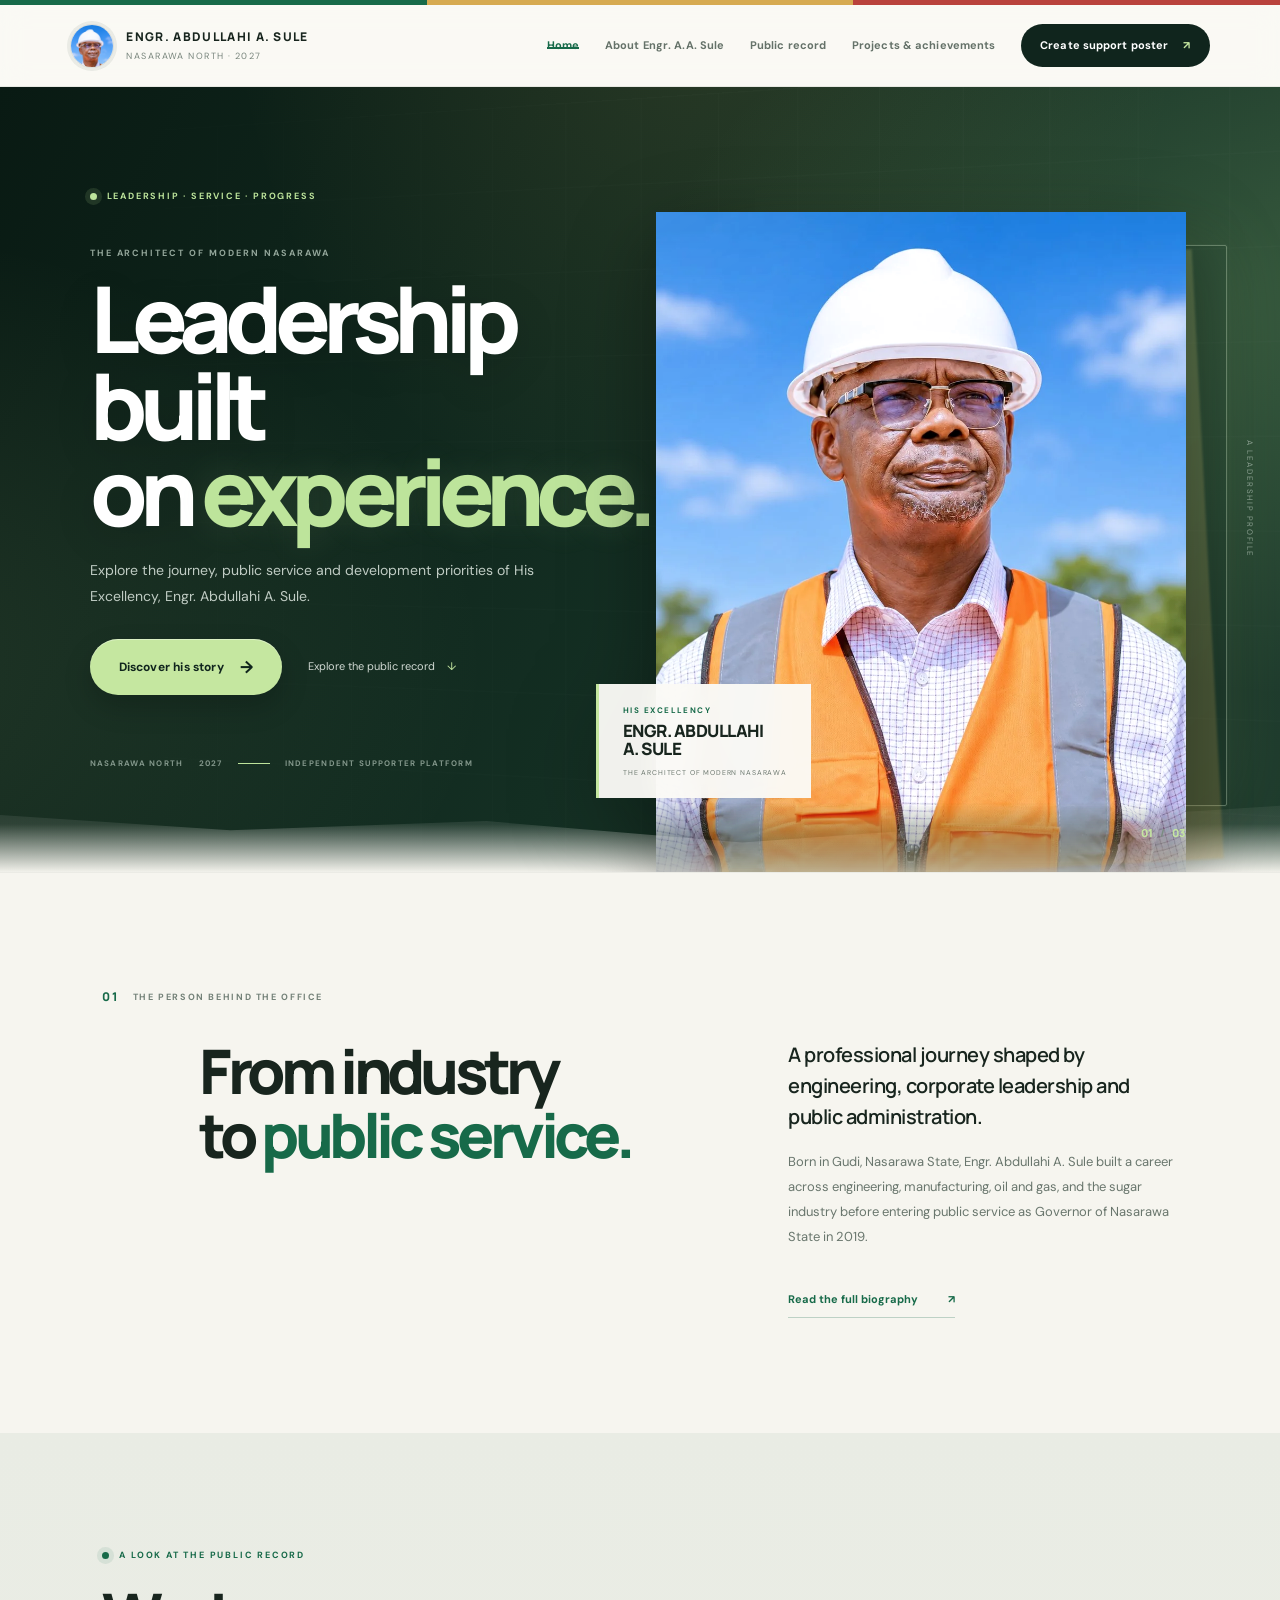
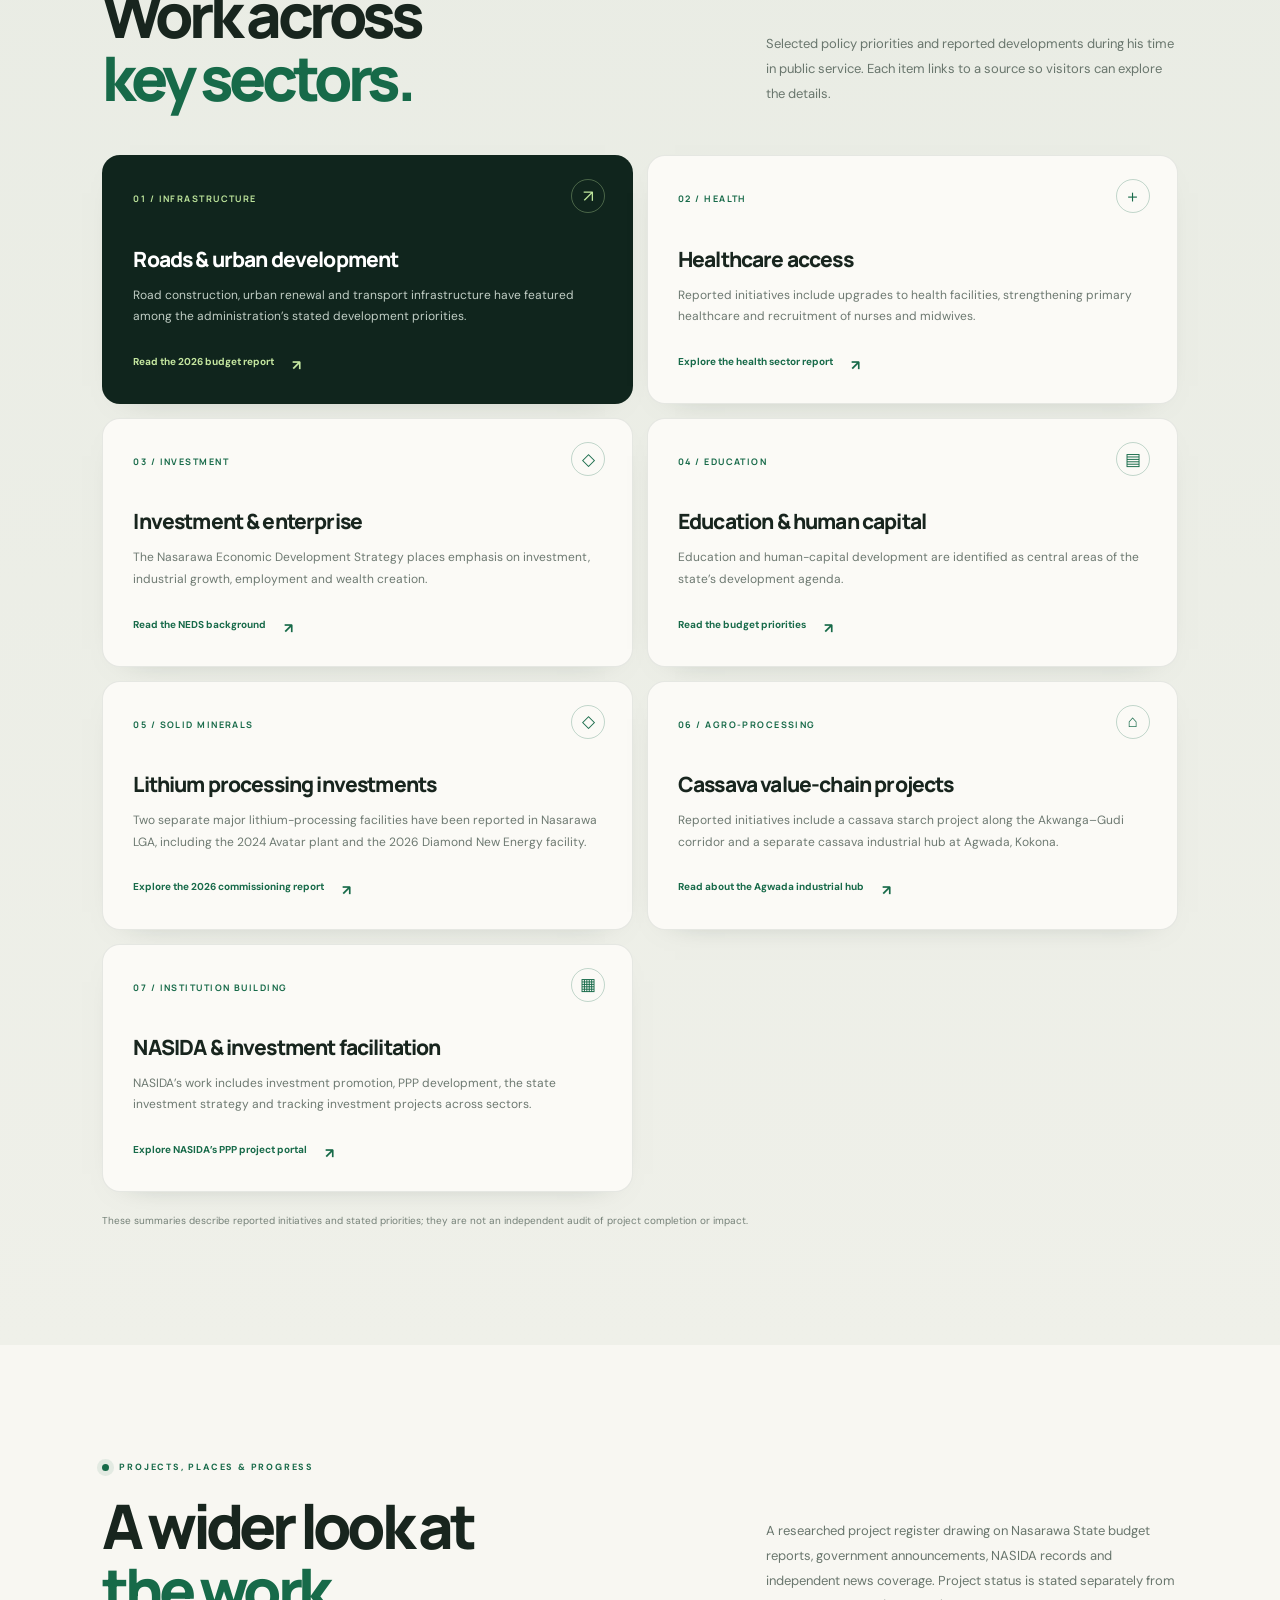
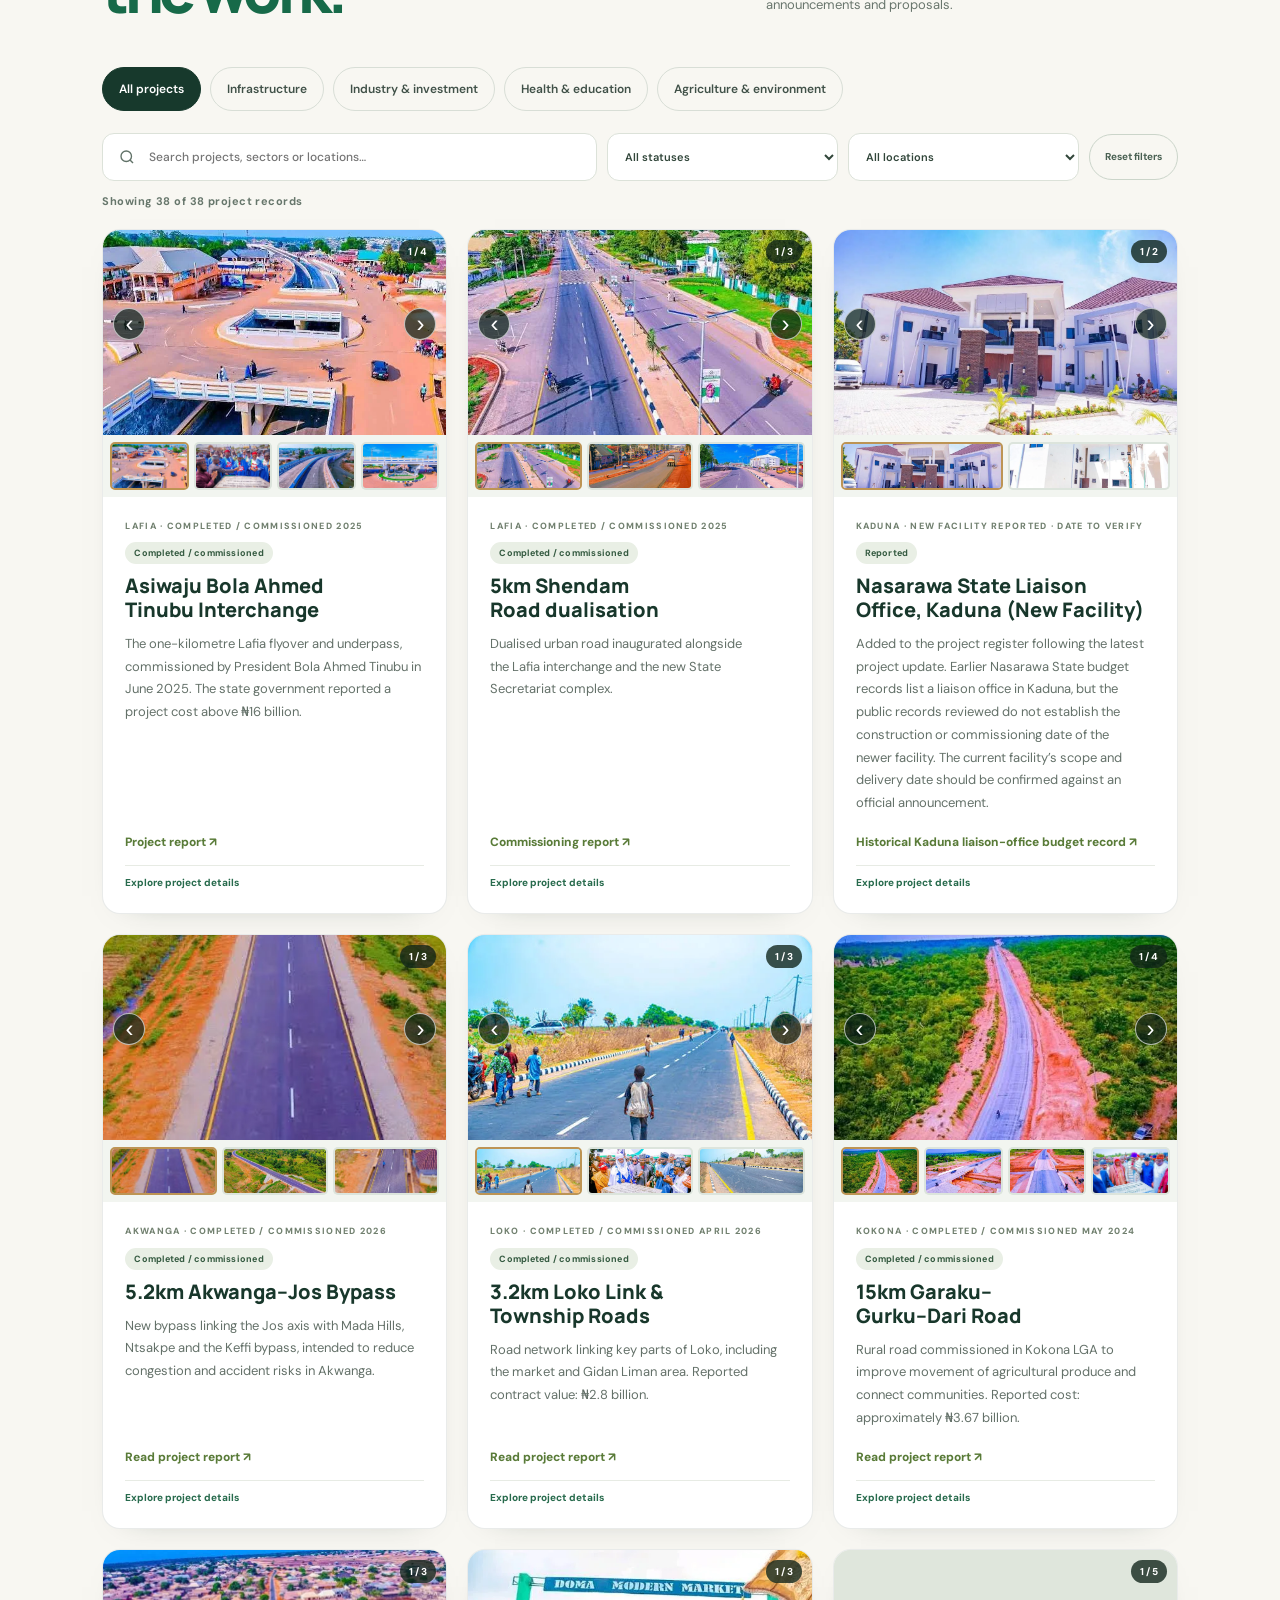
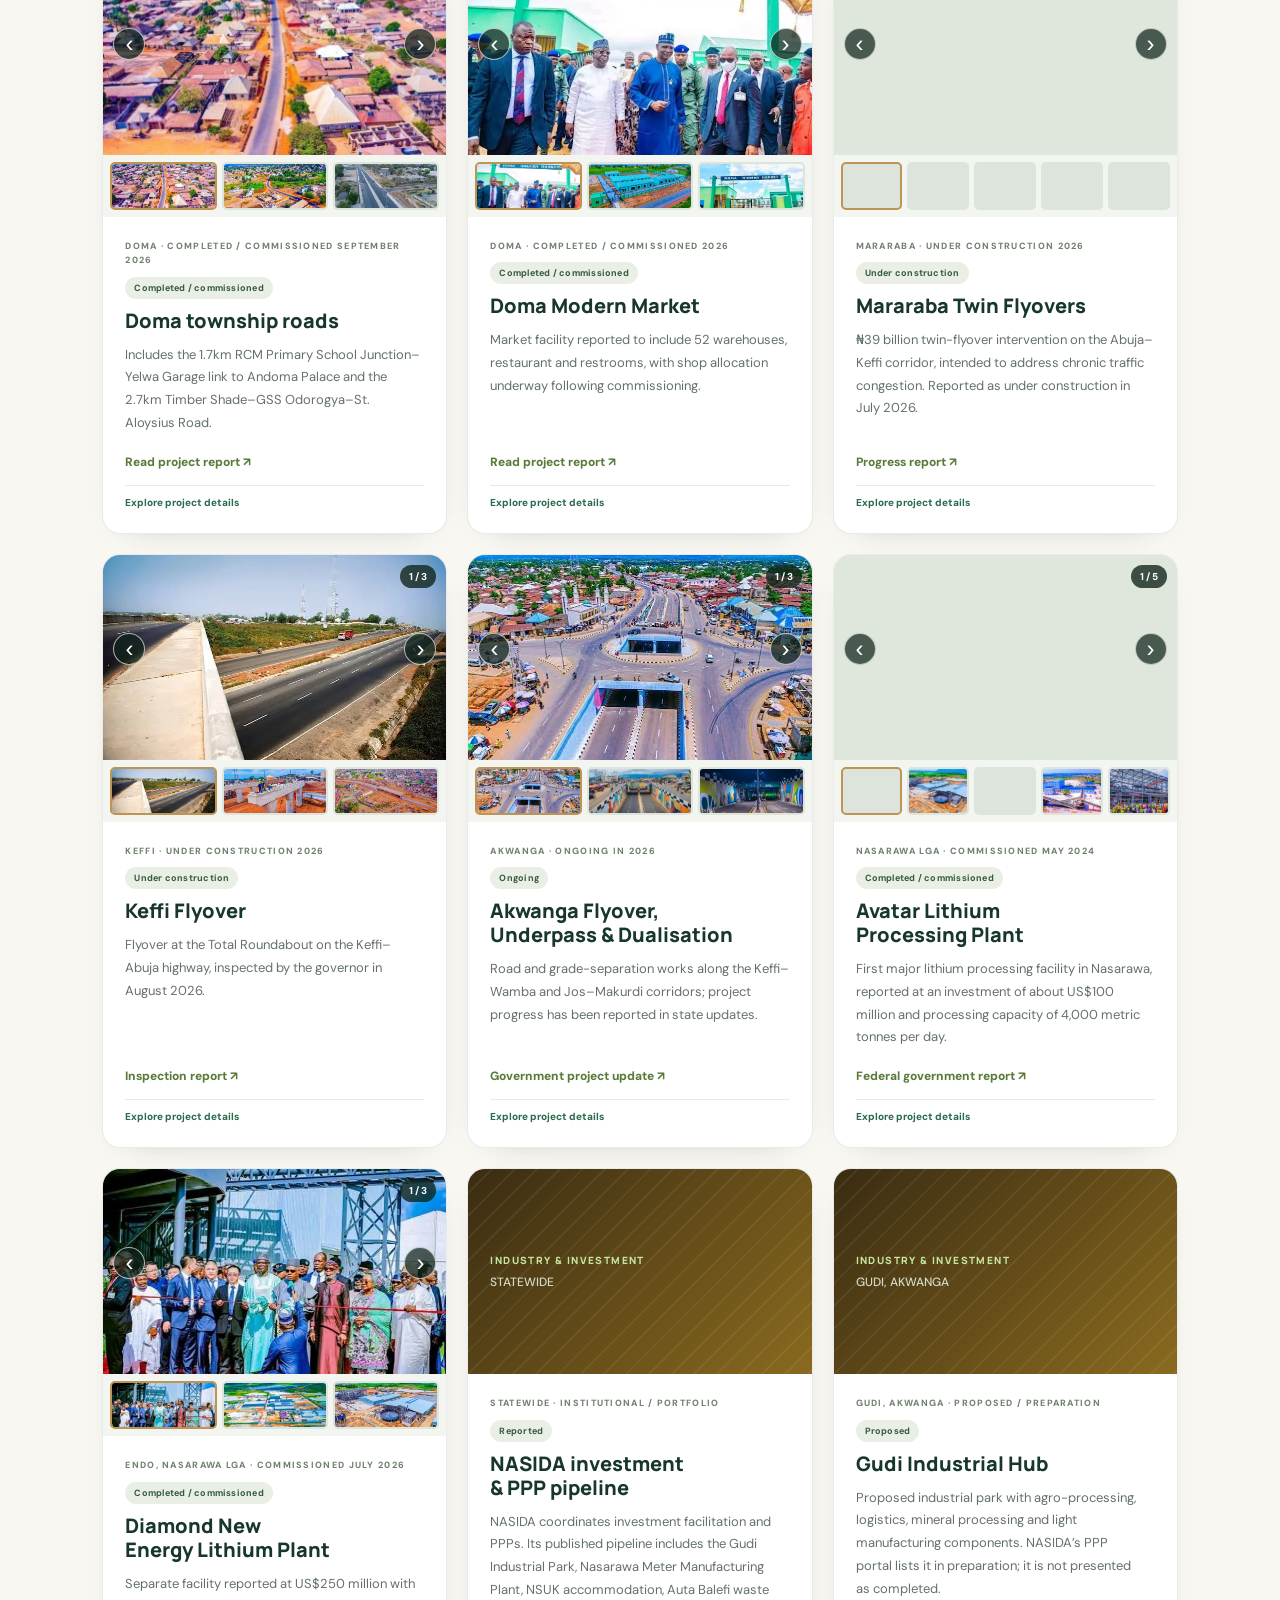
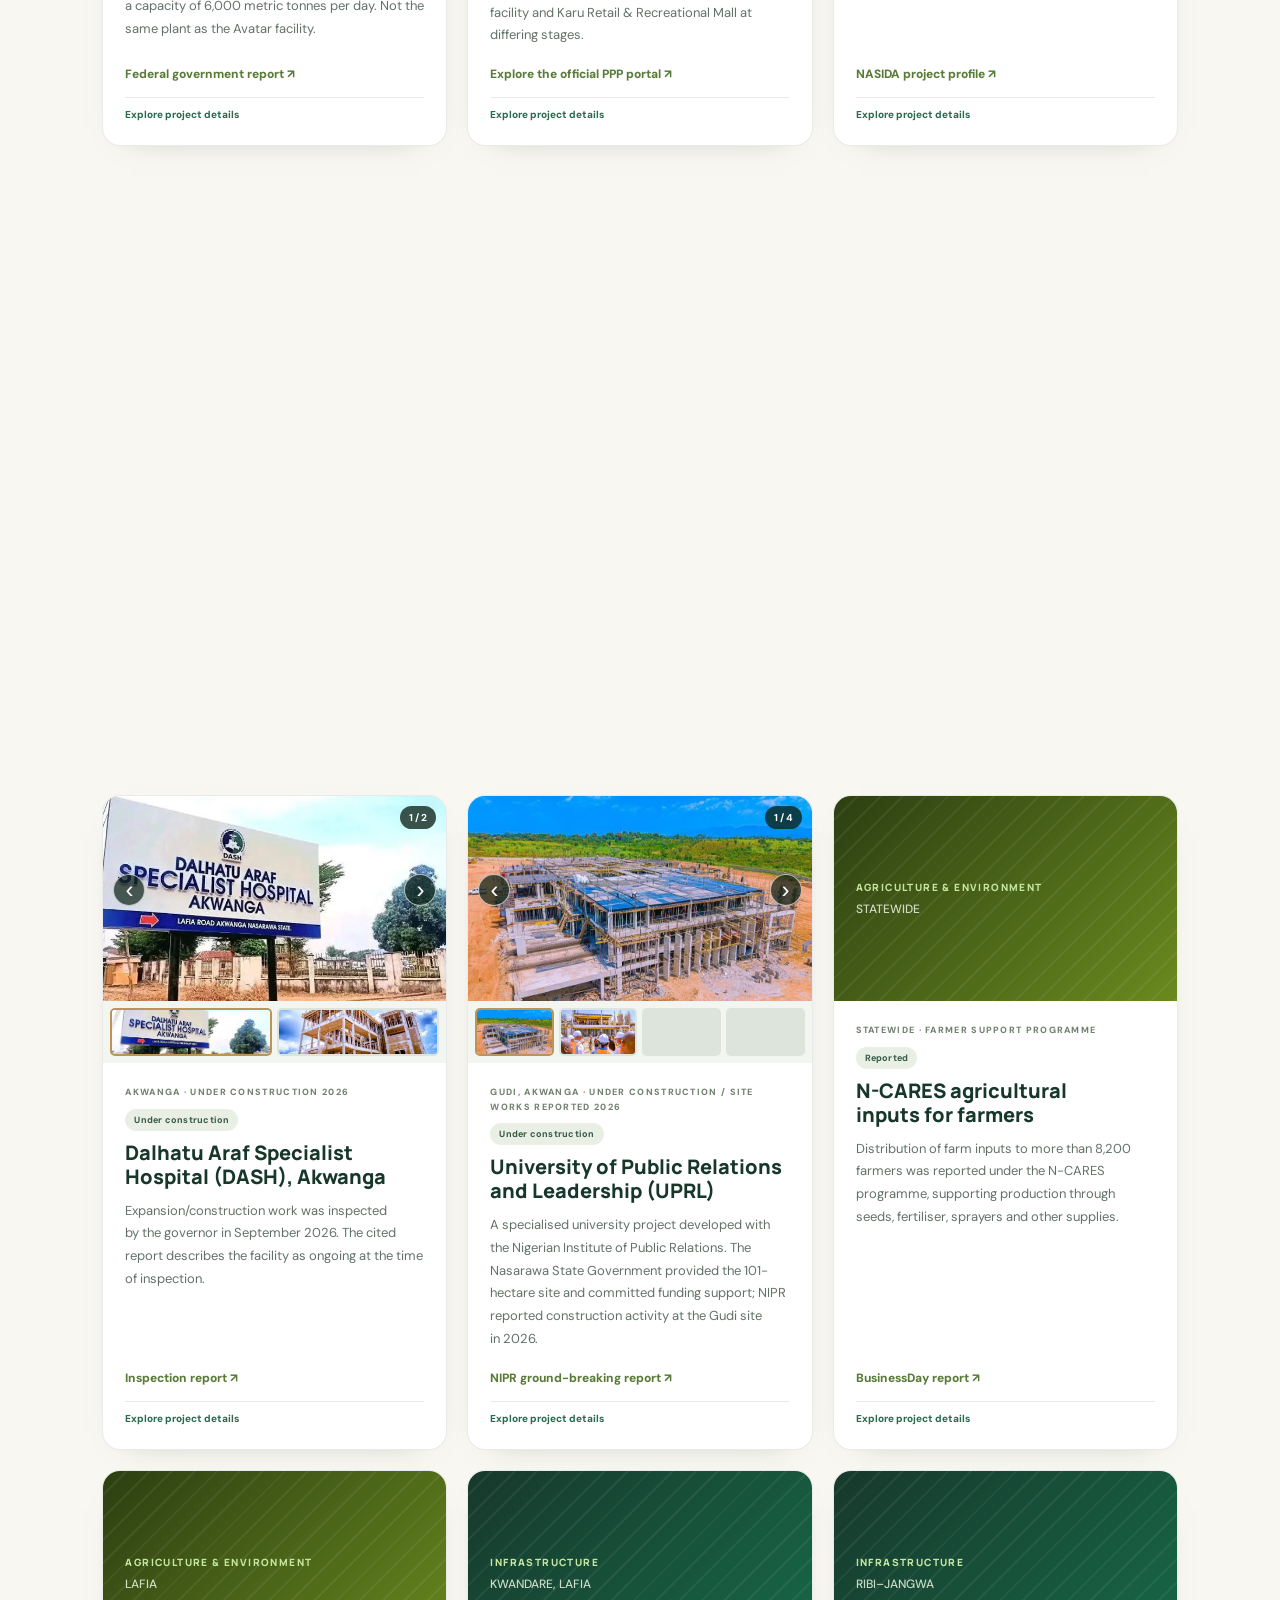
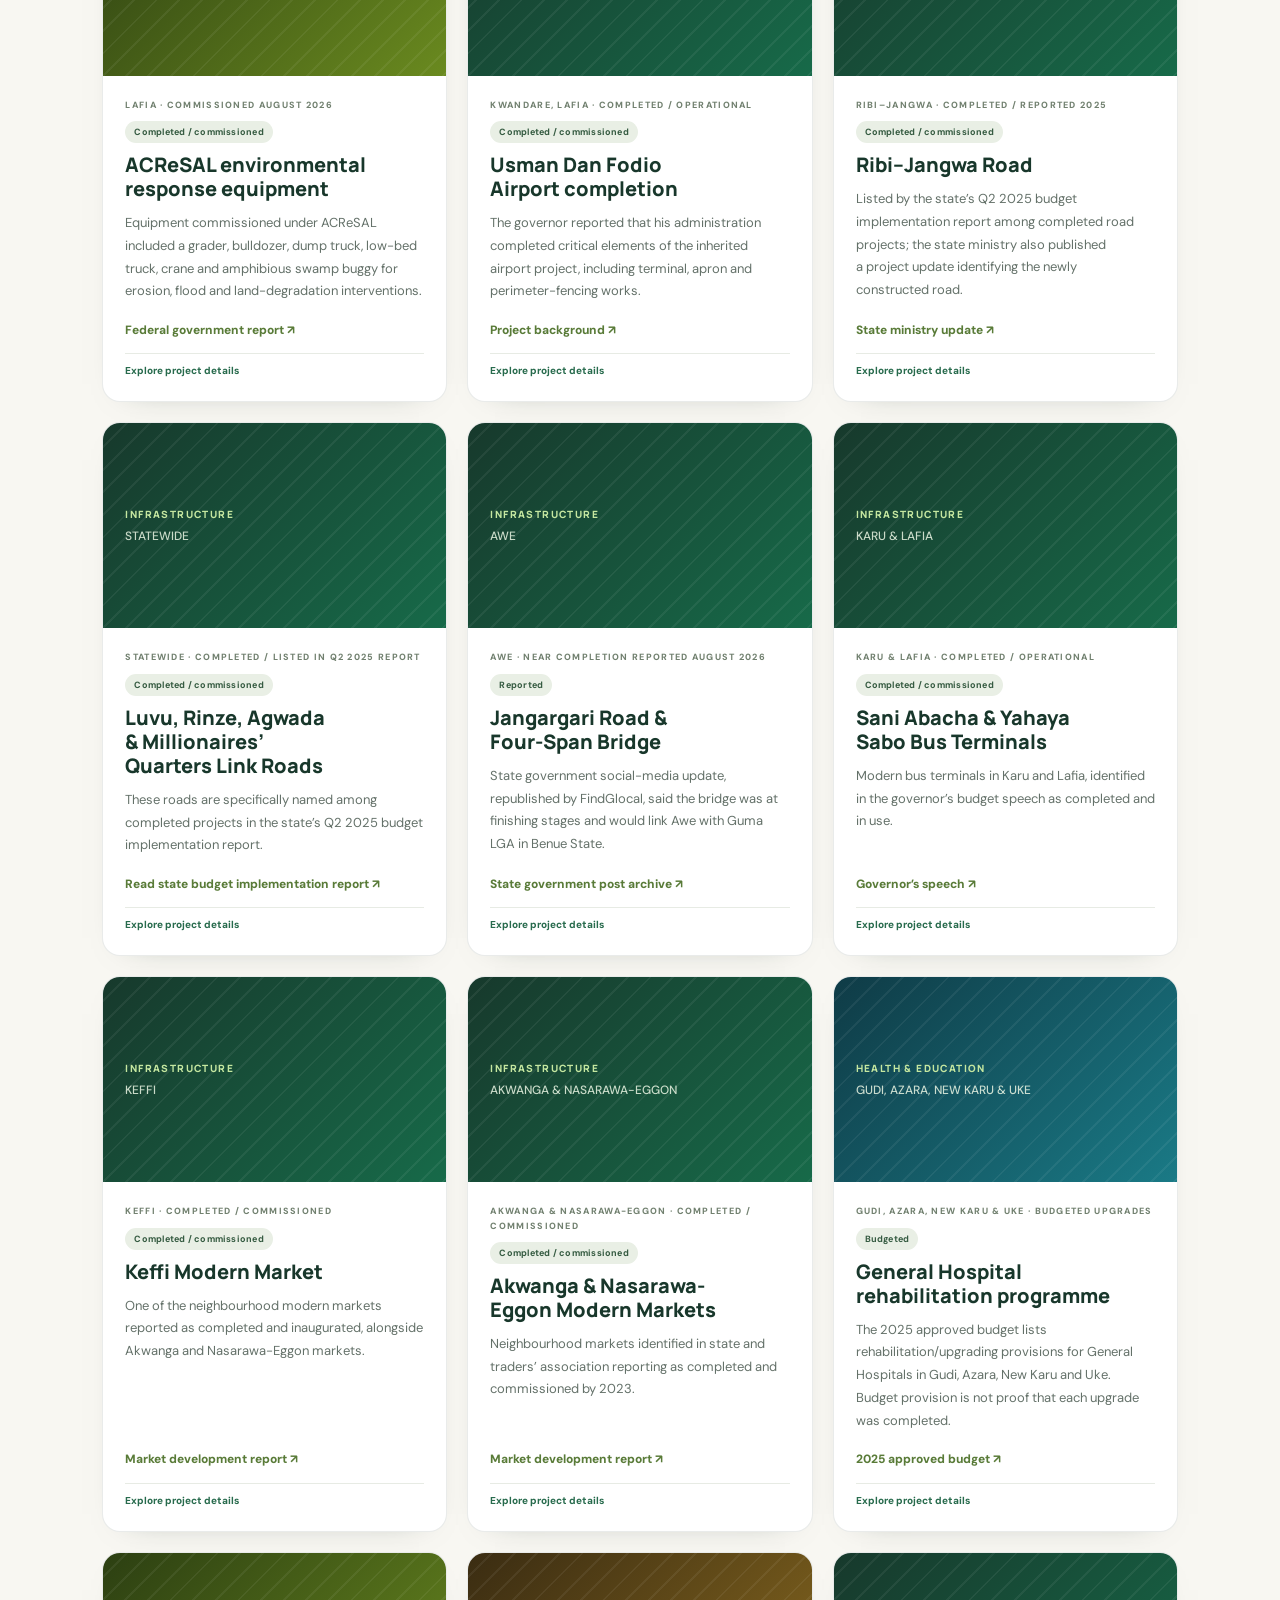
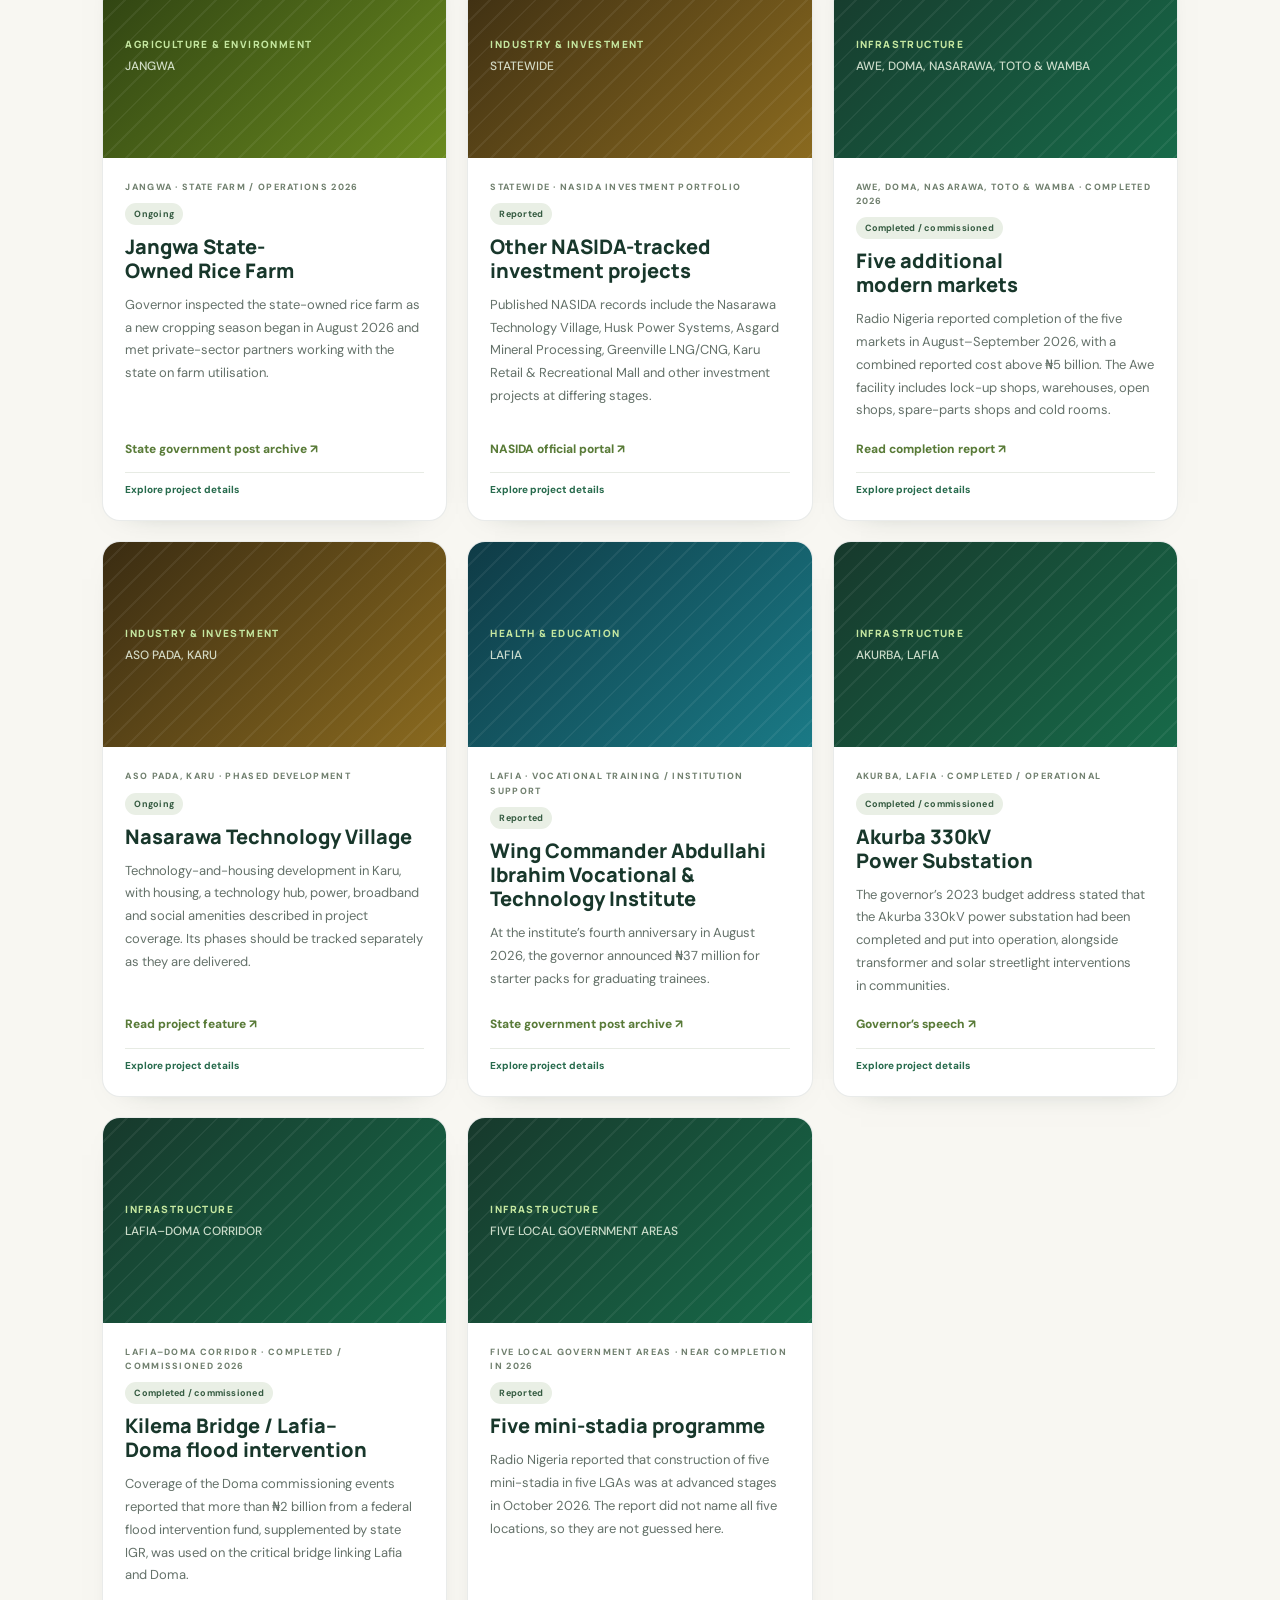
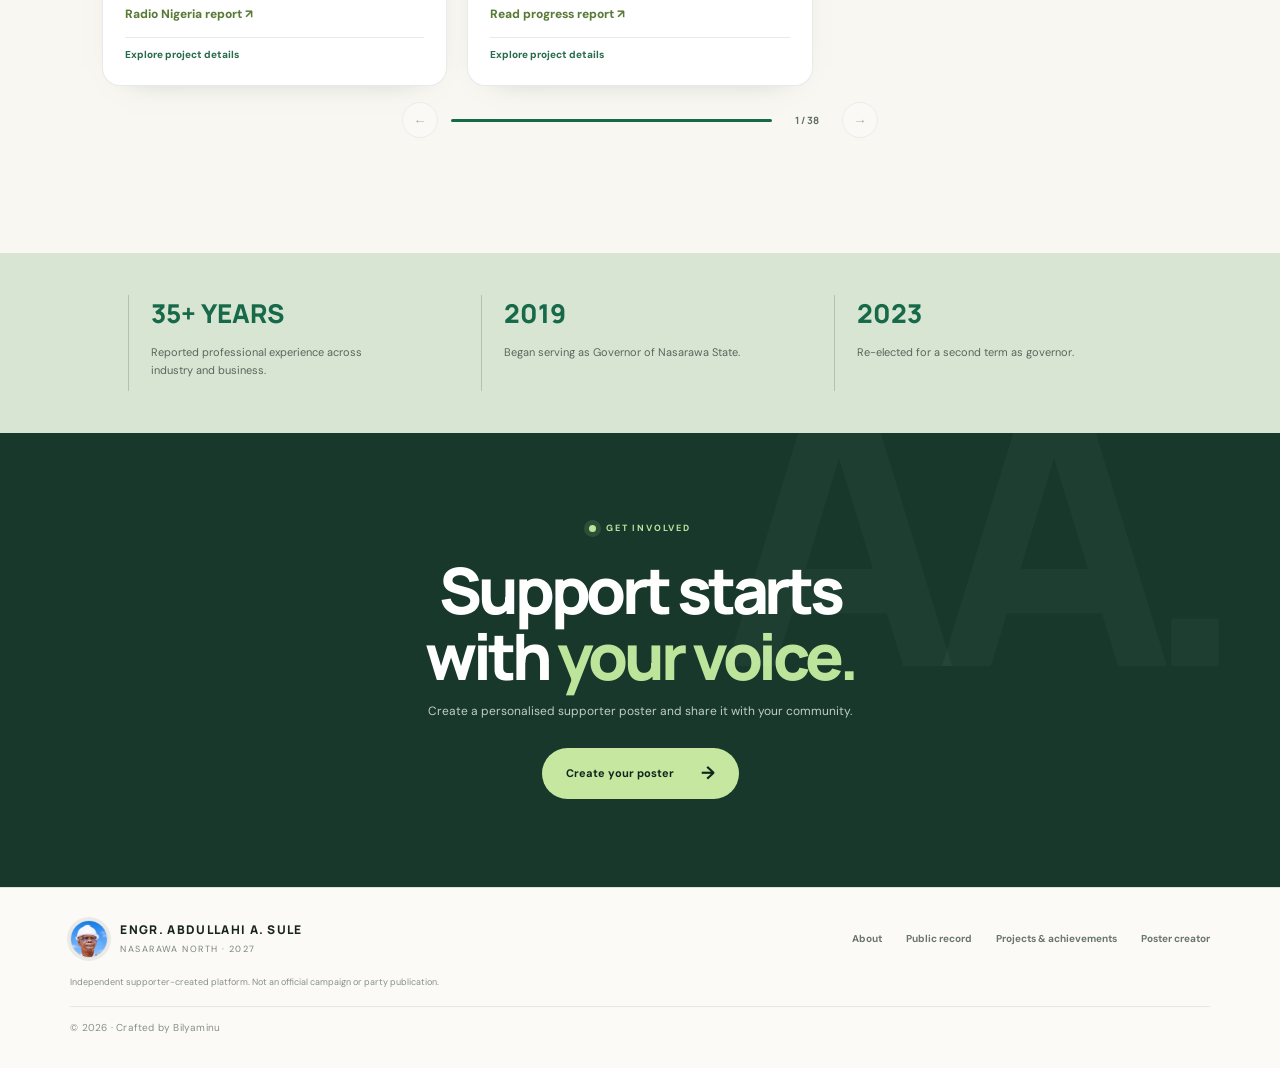
==== commit b6e59f00: "Fix project photos not appearing on mobile" ====
--- a/index.html
+++ b/index.html
@@ -8,7 +8,7 @@
 <meta property="og:type" content="website"><meta property="og:title" content="Engr. A.A. Sule | Leadership, Service &amp; Progress"><meta property="og:description" content="Explore the public record, leadership journey and development priorities of Engr. Abdullahi A. Sule."><meta property="og:image" content="candidate.jpg"><meta name="twitter:card" content="summary_large_image"><title>Engr. A.A. Sule | Leadership, Service &amp; Progress</title>
 <link href="https://fonts.googleapis.com" rel="preconnect"/><link crossorigin="" href="https://fonts.gstatic.com" rel="preconnect"/>
 <link href="https://fonts.googleapis.com/css2?family=DM+Sans:wght@400;500;600;700&amp;family=Manrope:wght@400;500;600;700;800&amp;display=swap" rel="stylesheet"/>
-<link href="css/site.css" rel="stylesheet"/><link href="css/modern.css" rel="stylesheet"/><link href="css/upgrade.css" rel="stylesheet"/><script defer src="js/site.js"></script><script defer src="js/projects.js"></script></head>
+<link href="css/site.css?v=20261120" rel="stylesheet"/><link href="css/modern.css?v=20261120" rel="stylesheet"/><link href="css/upgrade.css?v=20261120" rel="stylesheet"/><script defer src="js/site.js?v=20261120"></script><script defer src="js/projects.js?v=20261120"></script></head>
 <body><a class="skip-link" href="#main">Skip to content</a>
 <div class="topline"><i></i><i></i><i></i></div>
 <header class="header"><a class="brand" href="index.html"><img alt="Engr. Abdullahi A. Sule" class="brand-photo" src="candidate-logo.png"/><span><b>ENGR. ABDULLAHI A. SULE</b><small>NASARAWA NORTH · 2027</small></span></a>
--- a/css/modern.css
+++ b/css/modern.css
@@ -87,3 +87,10 @@
   .project-body>.project-detail-button{display:inline-flex;align-items:center;margin:0;min-height:36px;padding:0 14px;font-size:12px;border:1px solid #cfd8cc;border-radius:999px;background:#fff;color:#176a49;font-weight:700;width:auto}
   .proj-ctrl{margin-top:8px}
 }
+
+/* Phones: slimmer photo galleries (swipe arrows + counter instead of the thumbnail strip) */
+@media(max-width:620px){
+  .project-card .project-gallery .project-photo{height:176px}
+  .project-gallery .project-photo-thumbs{display:none}
+  .project-photo-arrow{width:40px;height:40px}
+}
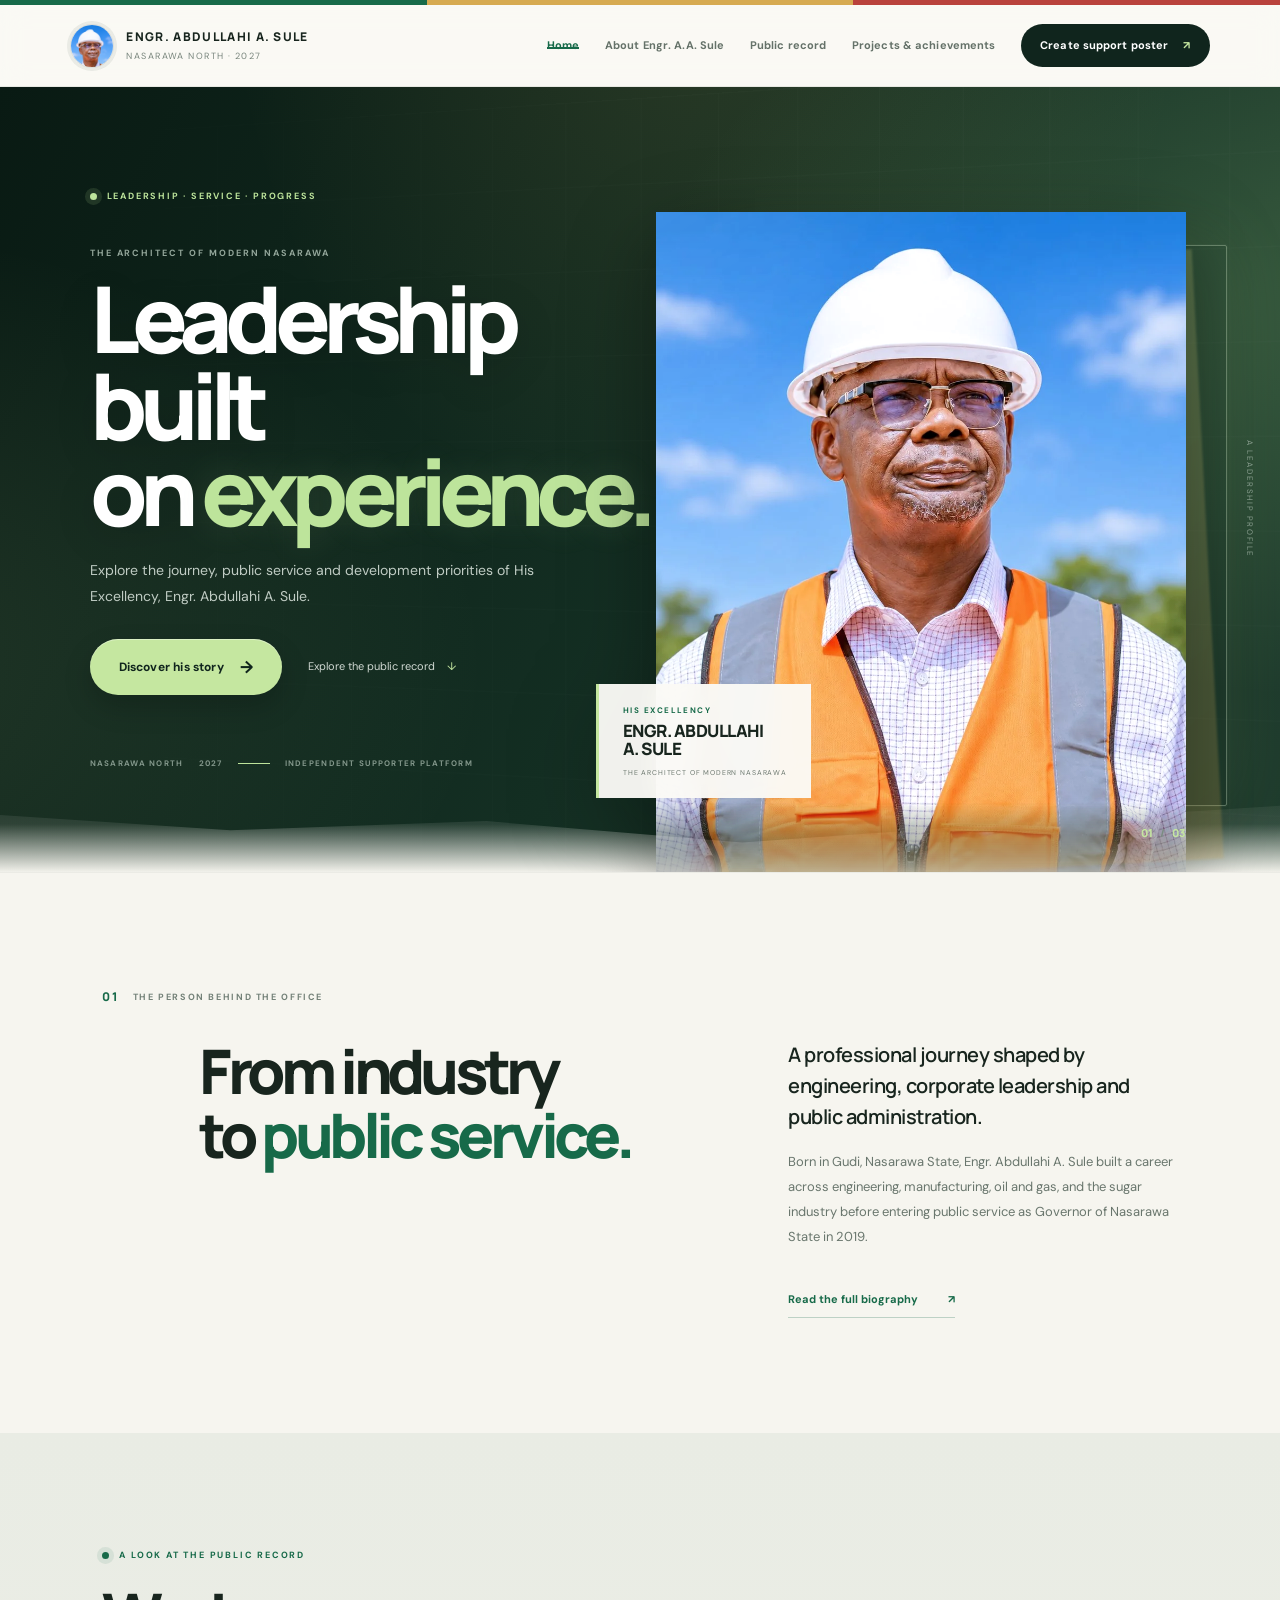
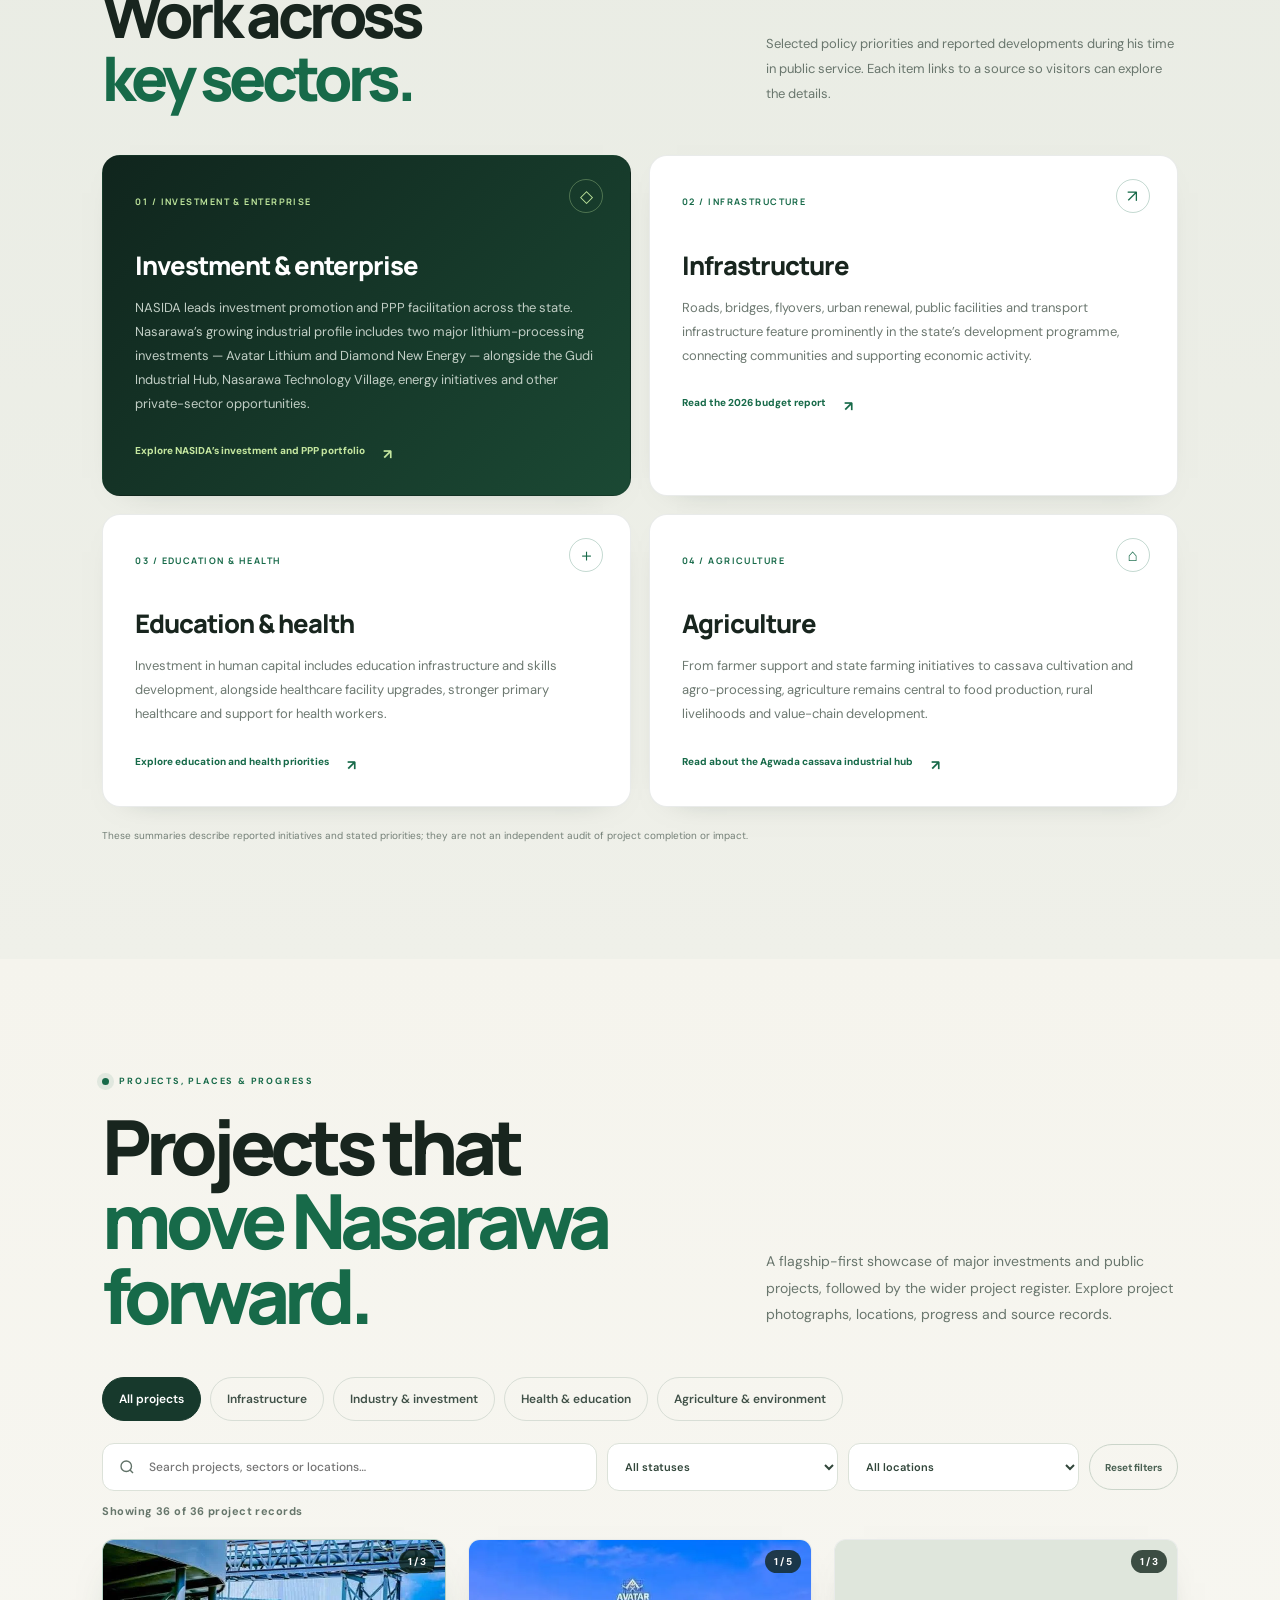
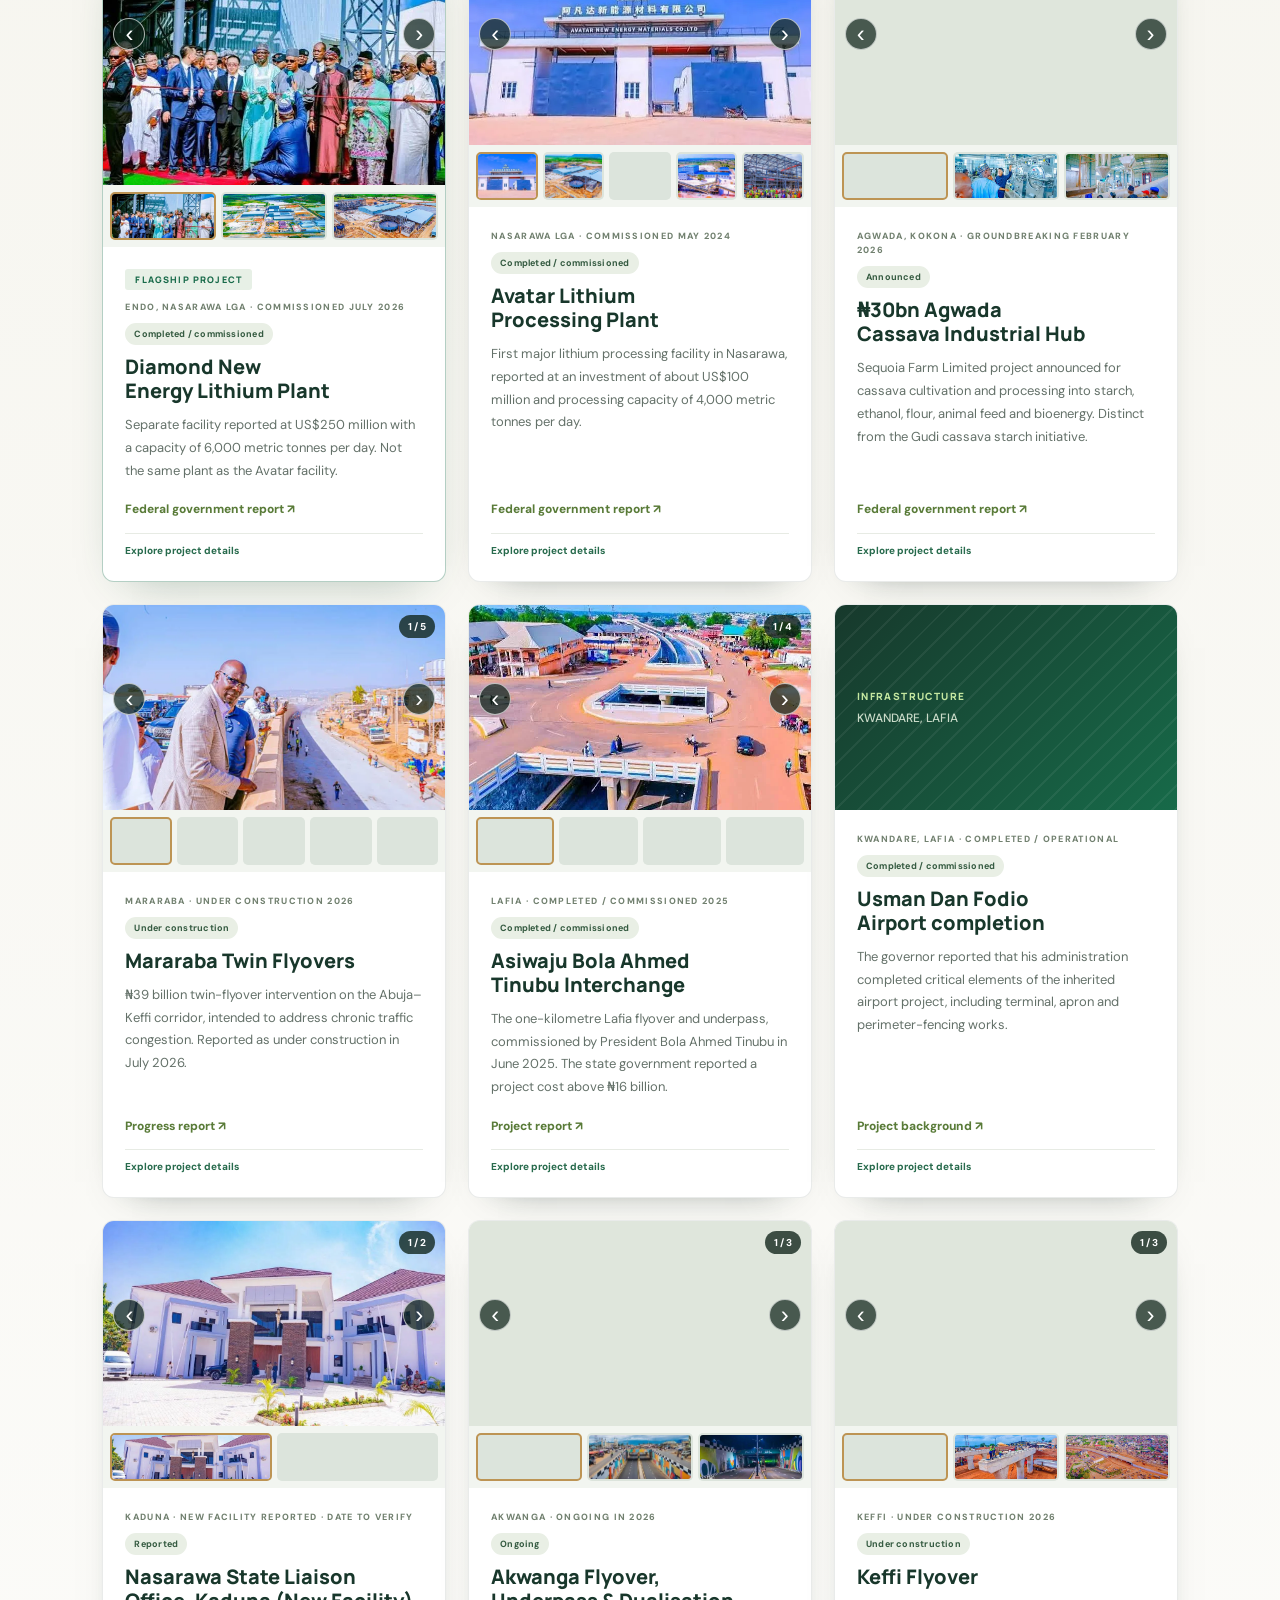
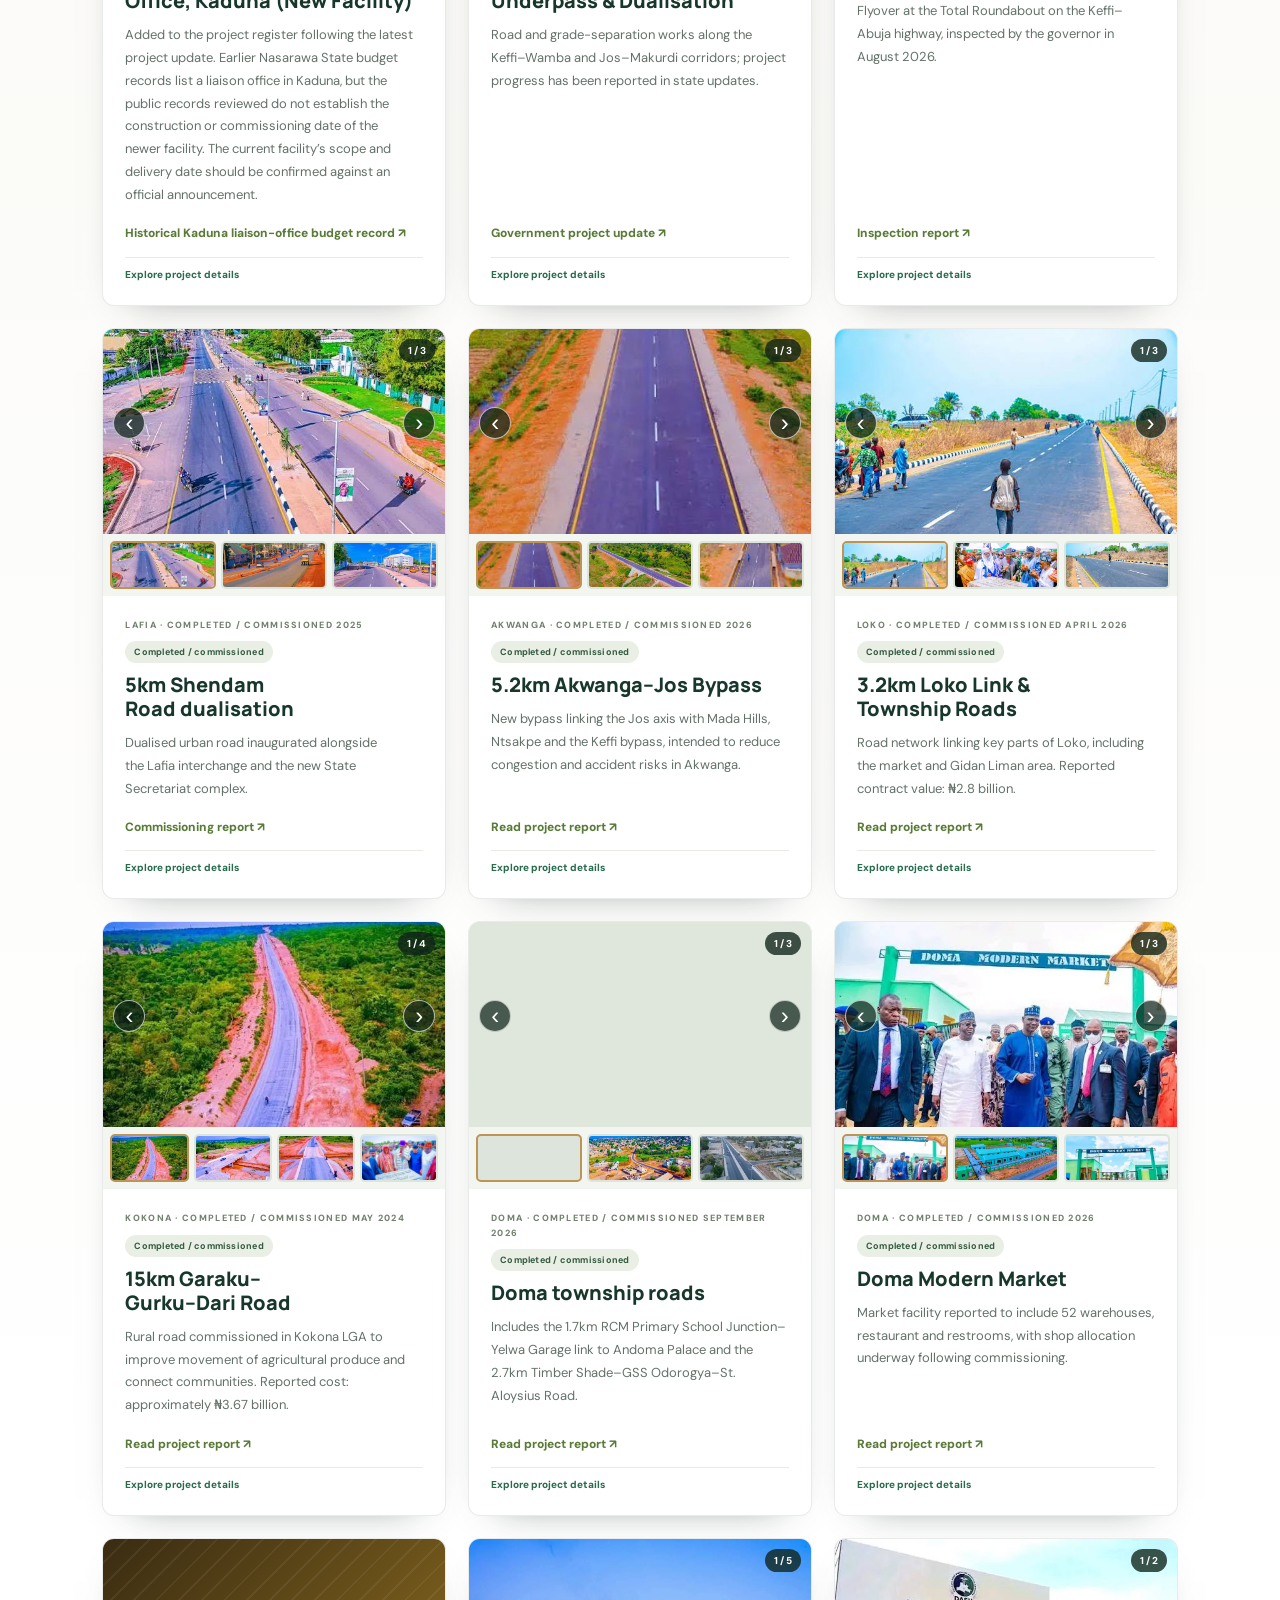
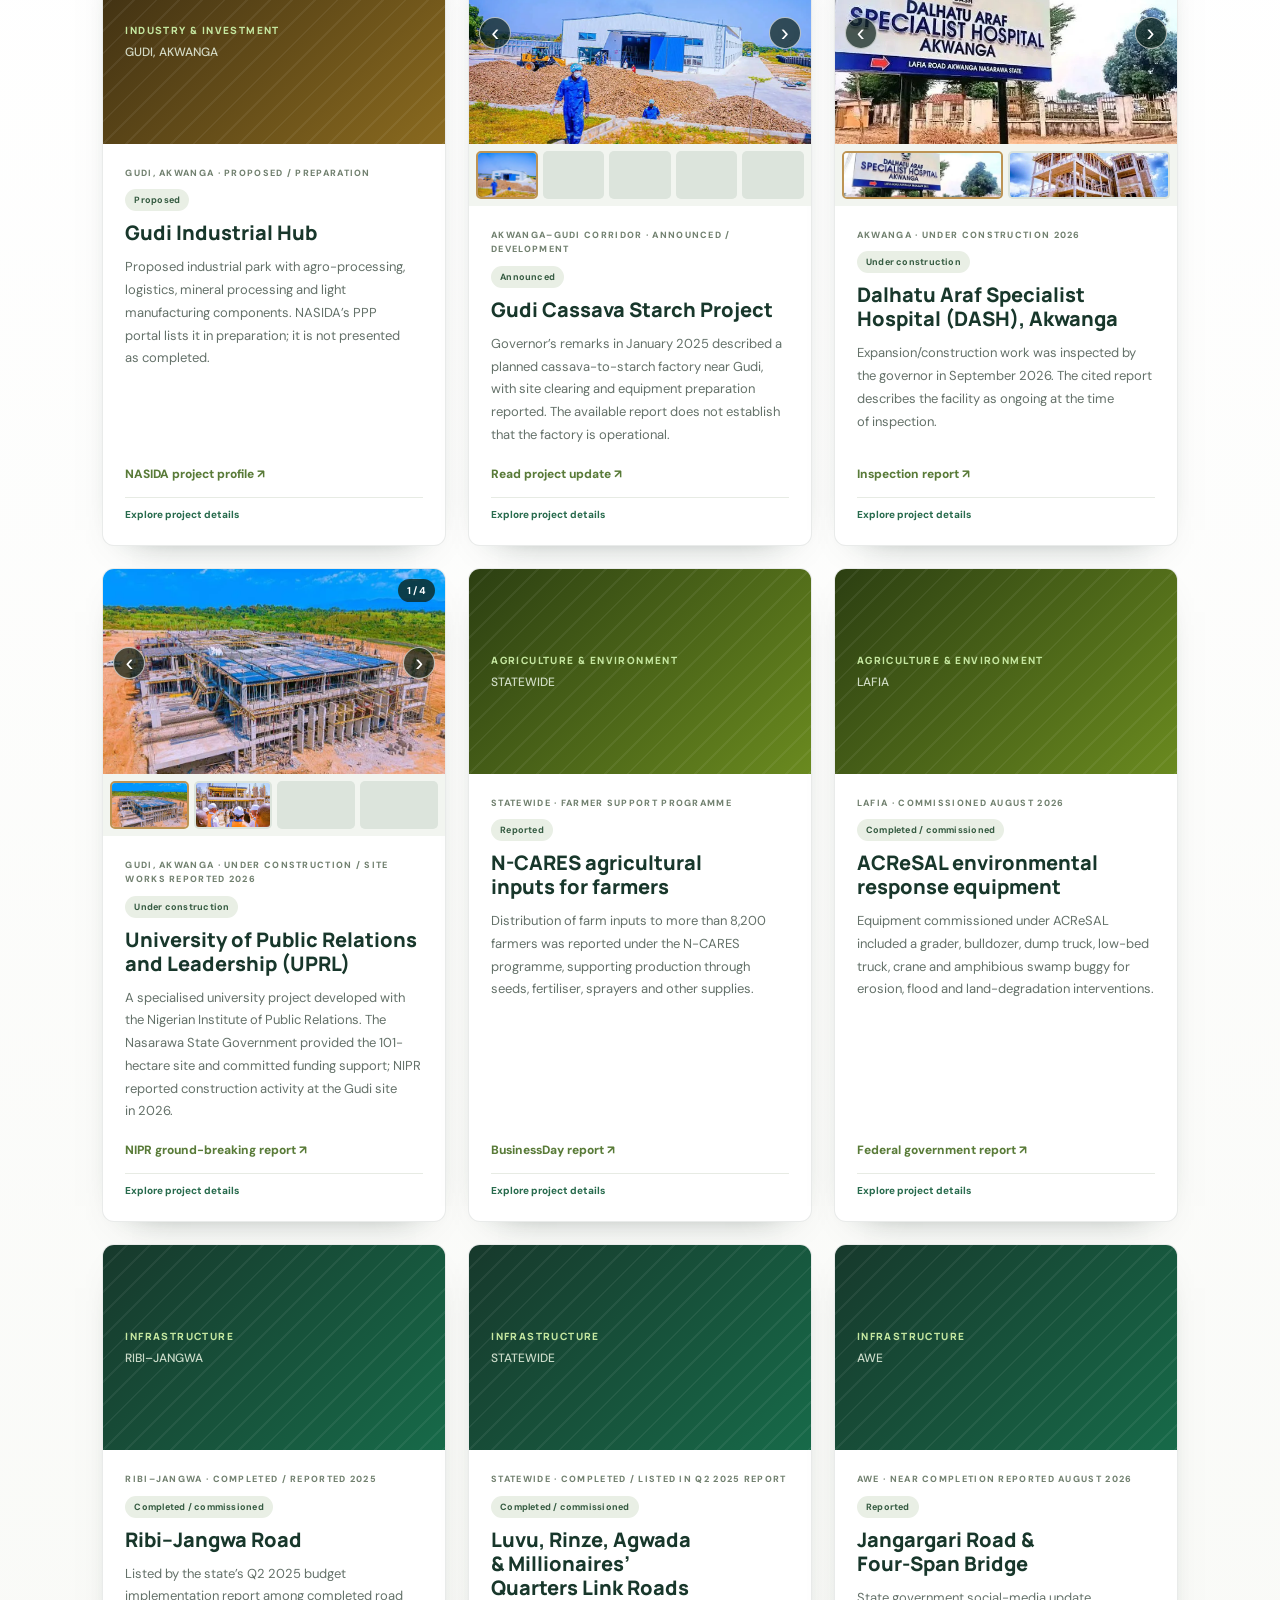
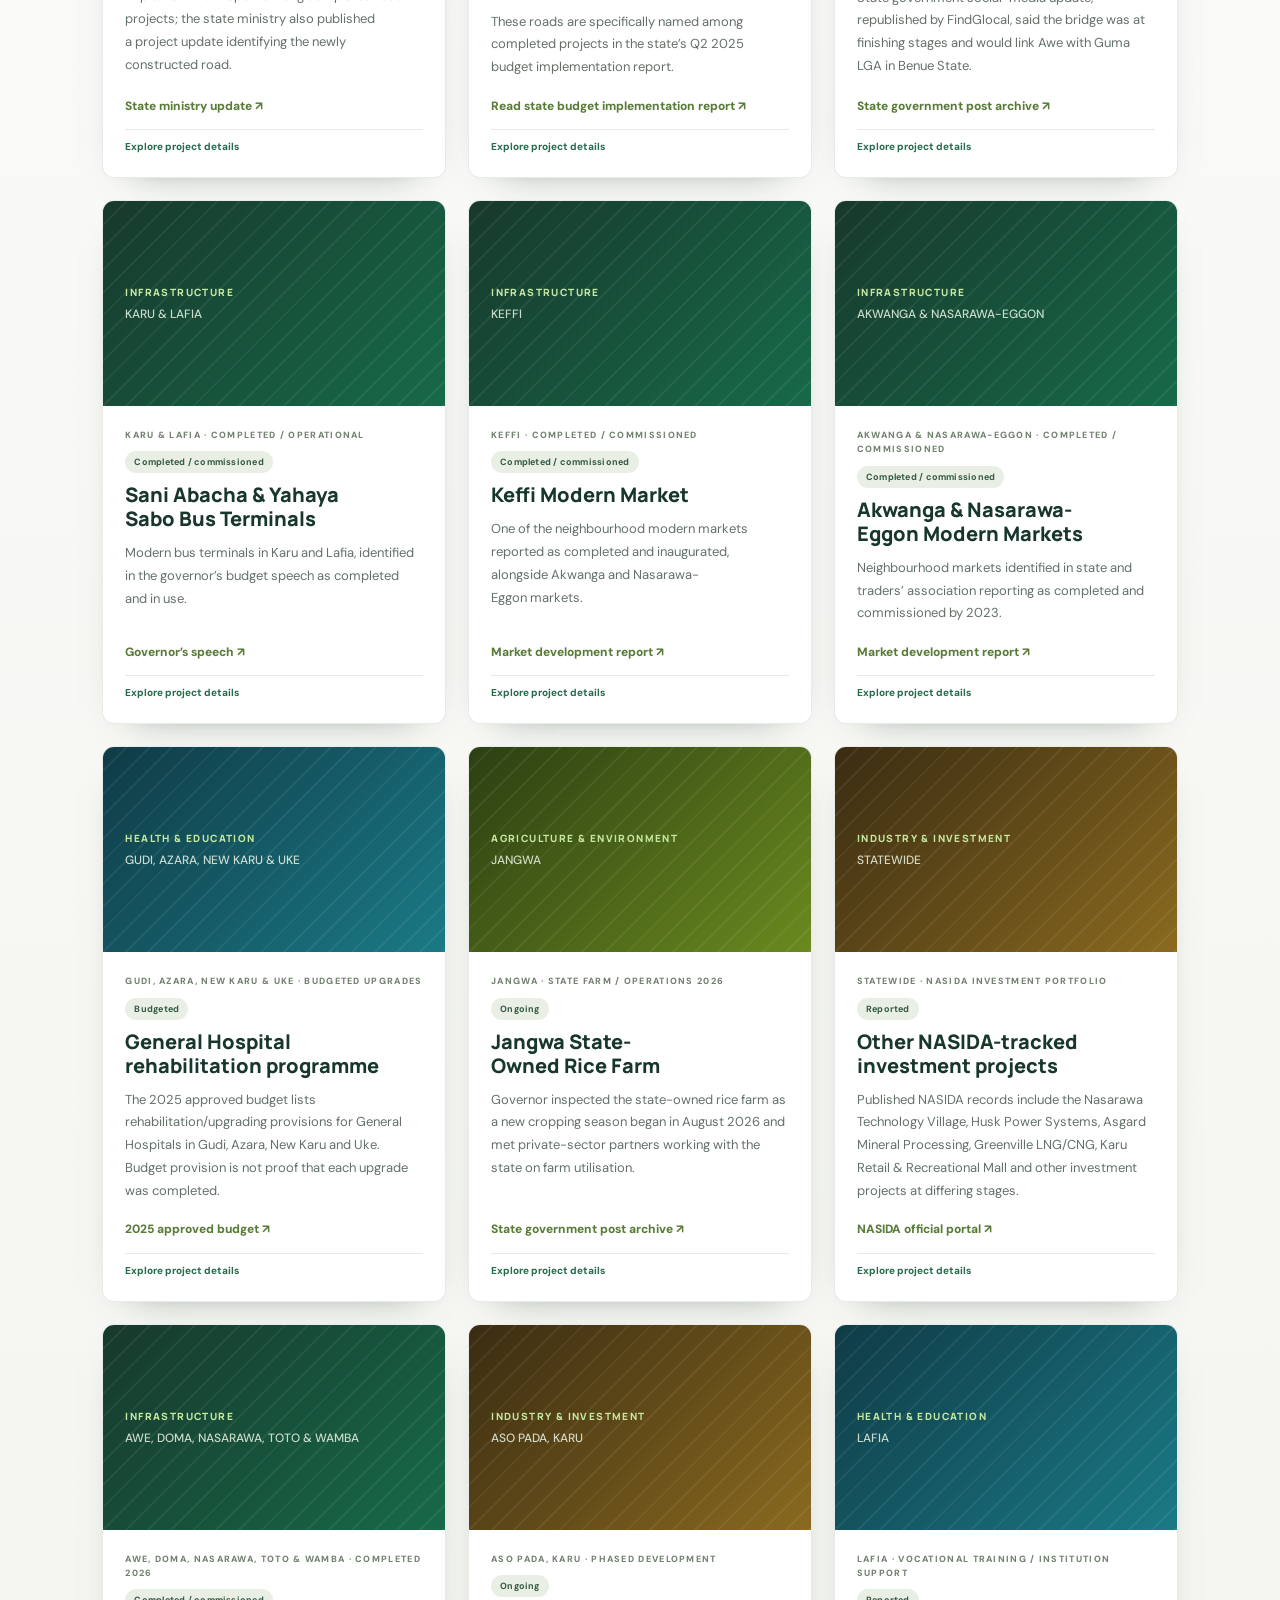
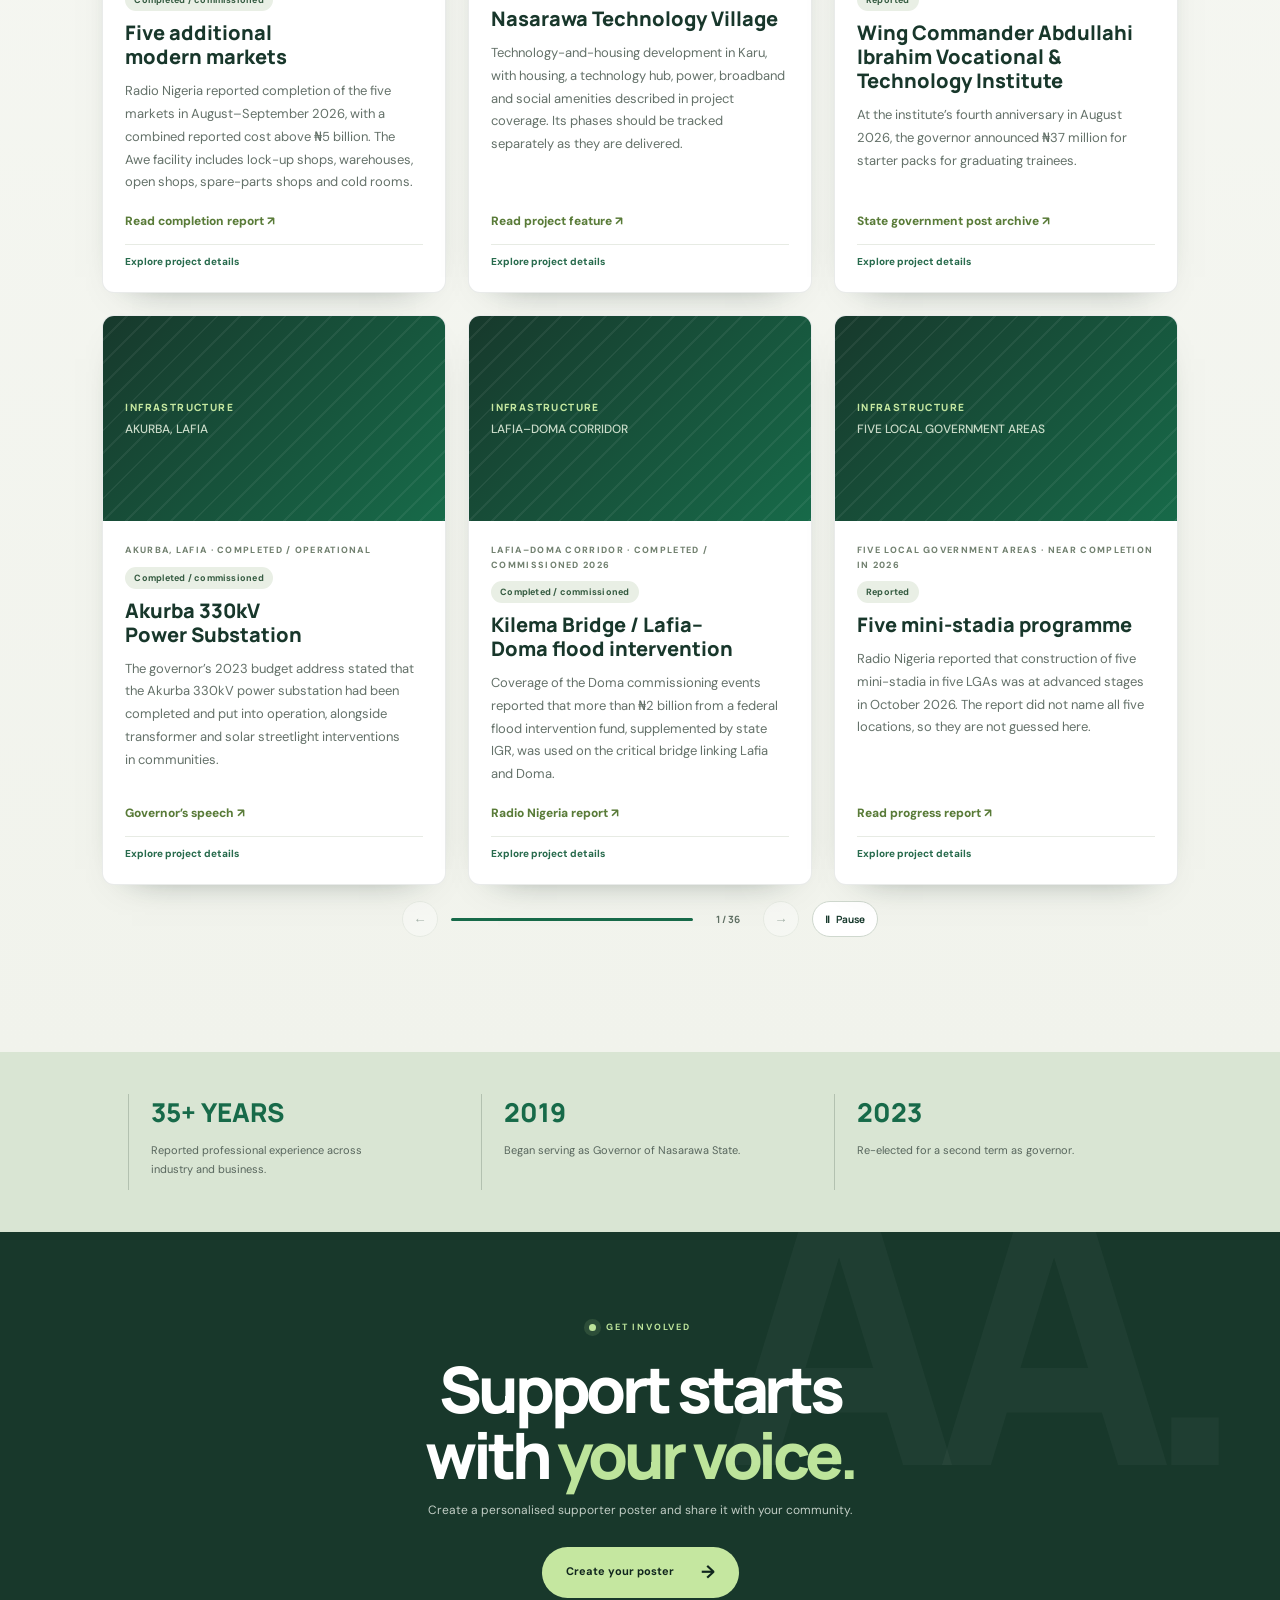
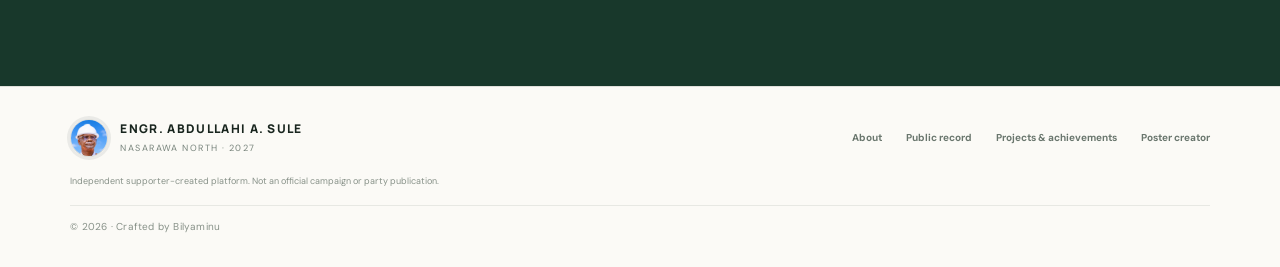
==== commit d2616ee7: "Add some projects& photos" ====
--- a/index.html
+++ b/index.html
@@ -26,17 +26,14 @@
 <div class="hero-side-note">A LEADERSHIP PROFILE</div></section>
 <section class="intro section-pad"><div class="intro-label"><span class="section-index">01</span><span>THE PERSON BEHIND THE OFFICE</span></div><div class="intro-main"><h2>From industry<br/>to <em>public service.</em></h2><div><p class="large-copy">A professional journey shaped by engineering, corporate leadership and public administration.</p><p class="muted">Born in Gudi, Nasarawa State, Engr. Abdullahi A. Sule built a career across engineering, manufacturing, oil and gas, and the sugar industry before entering public service as Governor of Nasarawa State in 2019.</p><a class="arrow-link" href="about.html">Read the full biography <span>↗</span></a></div></div></section>
 <section class="record-section section-pad" id="record"><div class="section-head"><div><div class="eyebrow dark"><span></span> A LOOK AT THE PUBLIC RECORD</div><h2>Work across<br/><em>key sectors.</em></h2></div><p>Selected policy priorities and reported developments during his time in public service. Each item links to a source so visitors can explore the details.</p></div>
-<div class="record-grid">
-<article class="record-card record-feature"><span class="card-no">01 / INFRASTRUCTURE</span><div class="record-icon">↗</div><h3>Roads &amp; urban development</h3><p>Road construction, urban renewal and transport infrastructure have featured among the administration’s stated development priorities.</p><a href="https://von.gov.ng/nasarawa-governor-presents-%E2%82%A6517-54bn-budget-for-state-development/" rel="noopener" target="_blank">Read the 2026 budget report <b>↗</b></a></article>
-<article class="record-card"><span class="card-no">02 / HEALTH</span><div class="record-icon">＋</div><h3>Healthcare access</h3><p>Reported initiatives include upgrades to health facilities, strengthening primary healthcare and recruitment of nurses and midwives.</p><a href="https://fmino.gov.ng/governor-sule-receives-nurses-most-friendly-governor-award-dedicates-honour-to-nasarawa-health-workers/" rel="noopener" target="_blank">Explore the health sector report <b>↗</b></a></article>
-<article class="record-card"><span class="card-no">03 / INVESTMENT</span><div class="record-icon">◇</div><h3>Investment &amp; enterprise</h3><p>The Nasarawa Economic Development Strategy places emphasis on investment, industrial growth, employment and wealth creation.</p><a href="https://aasule.org/meet-aa-sule/" rel="noopener" target="_blank">Read the NEDS background <b>↗</b></a></article>
-<article class="record-card"><span class="card-no">04 / EDUCATION</span><div class="record-icon">▤</div><h3>Education &amp; human capital</h3><p>Education and human-capital development are identified as central areas of the state’s development agenda.</p><a href="https://fmino.gov.ng/gov-sule-presents-n382-57bn-2025-budget-to-nasarawa-assembly-as-education-takes-lion-share/" rel="noopener" target="_blank">Read the budget priorities <b>↗</b></a></article>
-<article class="record-card"><span class="card-no">05 / SOLID MINERALS</span><div class="record-icon">◇</div><h3>Lithium processing investments</h3><p>Two separate major lithium-processing facilities have been reported in Nasarawa LGA, including the 2024 Avatar plant and the 2026 Diamond New Energy facility.</p><a href="https://fmino.gov.ng/president-tinubu-commissions-6-000-metric-tons-per-day-lithium-processing-plant-in-nasarawa-state/" rel="noopener" target="_blank">Explore the 2026 commissioning report <b>↗</b></a></article>
-<article class="record-card"><span class="card-no">06 / AGRO-PROCESSING</span><div class="record-icon">⌂</div><h3>Cassava value-chain projects</h3><p>Reported initiatives include a cassava starch project along the Akwanga–Gudi corridor and a separate cassava industrial hub at Agwada, Kokona.</p><a href="https://fmino.gov.ng/governor-sule-performs-ground-breaking-of-n30bn-cassava-industrial-hub/" rel="noopener" target="_blank">Read about the Agwada industrial hub <b>↗</b></a></article>
-<article class="record-card"><span class="card-no">07 / INSTITUTION BUILDING</span><div class="record-icon">▦</div><h3>NASIDA &amp; investment facilitation</h3><p>NASIDA’s work includes investment promotion, PPP development, the state investment strategy and tracking investment projects across sectors.</p><a href="https://ppp.nasida.na.gov.ng/" rel="noopener" target="_blank">Explore NASIDA’s PPP project portal <b>↗</b></a></article>
+<div class="record-grid sector-grid">
+<article class="record-card record-feature"><span class="card-no">01 / INVESTMENT &amp; ENTERPRISE</span><div class="record-icon">◇</div><h3>Investment &amp; enterprise</h3><p>NASIDA leads investment promotion and PPP facilitation across the state. Nasarawa’s growing industrial profile includes two major lithium-processing investments — Avatar Lithium and Diamond New Energy — alongside the Gudi Industrial Hub, Nasarawa Technology Village, energy initiatives and other private-sector opportunities.</p><a href="https://ppp.nasida.na.gov.ng/" rel="noopener" target="_blank">Explore NASIDA’s investment and PPP portfolio <b>↗</b></a></article>
+<article class="record-card"><span class="card-no">02 / INFRASTRUCTURE</span><div class="record-icon">↗</div><h3>Infrastructure</h3><p>Roads, bridges, flyovers, urban renewal, public facilities and transport infrastructure feature prominently in the state’s development programme, connecting communities and supporting economic activity.</p><a href="https://von.gov.ng/nasarawa-governor-presents-%E2%82%A6517-54bn-budget-for-state-development/" rel="noopener" target="_blank">Read the 2026 budget report <b>↗</b></a></article>
+<article class="record-card"><span class="card-no">03 / EDUCATION &amp; HEALTH</span><div class="record-icon">＋</div><h3>Education &amp; health</h3><p>Investment in human capital includes education infrastructure and skills development, alongside healthcare facility upgrades, stronger primary healthcare and support for health workers.</p><a href="https://fmino.gov.ng/gov-sule-presents-n382-57bn-2025-budget-to-nasarawa-assembly-as-education-takes-lion-share/" rel="noopener" target="_blank">Explore education and health priorities <b>↗</b></a></article>
+<article class="record-card"><span class="card-no">04 / AGRICULTURE</span><div class="record-icon">⌂</div><h3>Agriculture</h3><p>From farmer support and state farming initiatives to cassava cultivation and agro-processing, agriculture remains central to food production, rural livelihoods and value-chain development.</p><a href="https://fmino.gov.ng/governor-sule-performs-ground-breaking-of-n30bn-cassava-industrial-hub/" rel="noopener" target="_blank">Read about the Agwada cassava industrial hub <b>↗</b></a></article>
 </div><p class="source-note">These summaries describe reported initiatives and stated priorities; they are not an independent audit of project completion or impact.</p></section>
 <section class="projects-section section-pad" id="projects">
-<div class="section-head"><div><div class="eyebrow dark"><span></span> PROJECTS, PLACES &amp; PROGRESS</div><h2>A wider look at<br/><em>the work.</em></h2></div><p>A researched project register drawing on Nasarawa State budget reports, government announcements, NASIDA records and independent news coverage. Project status is stated separately from announcements and proposals.</p></div>
+<div class="section-head"><div><div class="eyebrow dark"><span></span> PROJECTS, PLACES &amp; PROGRESS</div><h2>Projects that<br/><em>move Nasarawa forward.</em></h2></div><p>A flagship-first showcase of major investments and public projects, followed by the wider project register. Explore project photographs, locations, progress and source records.</p></div>
 <div aria-label="Filter projects" class="project-filter" role="group"><button class="filter-btn active" aria-pressed="true" data-filter="all">All projects</button><button class="filter-btn" aria-pressed="false" data-filter="infrastructure">Infrastructure</button><button class="filter-btn" aria-pressed="false" data-filter="industry">Industry &amp; investment</button><button class="filter-btn" aria-pressed="false" data-filter="health">Health &amp; education</button><button class="filter-btn" aria-pressed="false" data-filter="agriculture">Agriculture &amp; environment</button></div>
 <div class="project-tools" aria-label="Search and refine the project register"><label class="project-search"><span class="sr-only">Search projects</span><svg aria-hidden="true" viewBox="0 0 24 24"><circle cx="11" cy="11" r="7"></circle><path d="m16 16 4 4"></path></svg><input id="projectSearch" type="search" placeholder="Search projects, sectors or locations…" autocomplete="off"></label><label class="sr-only" for="projectStatusFilter">Filter by project status</label><select id="projectStatusFilter"><option value="all">All statuses</option></select><label class="sr-only" for="projectLocationFilter">Filter by location</label><select id="projectLocationFilter"><option value="all">All locations</option></select><button class="project-reset" id="projectReset" type="button">Reset filters</button></div><p class="project-results" id="projectResults" role="status" aria-live="polite"></p><p class="project-scroll-hint" id="projectStatus">On mobile, swipe across the project cards to explore the register.</p>
 <div class="projects-grid">
--- a/css/upgrade.css
+++ b/css/upgrade.css
@@ -238,3 +238,29 @@
 .proj-bar i{display:block;height:100%;width:0;background:#176a49;transition:width .12s linear}
 .proj-count{font:700 10px Manrope,sans-serif;color:#5f6f63;white-space:nowrap;min-width:44px;text-align:center}
 @media(max-width:620px){.proj-ctrl{margin:12px 22px 0;padding:0;max-width:none}.proj-btn{width:34px;height:34px}}
+
+/* Key sectors: exactly four clear priorities, led by investment and enterprise. */
+.sector-grid{grid-template-columns:repeat(2,minmax(0,1fr));gap:18px}
+.sector-grid .record-card{min-height:255px;padding:30px 32px}
+.sector-grid .record-card h3{font-size:clamp(21px,2vw,27px);max-width:440px}
+.sector-grid .record-card p{font-size:13px;line-height:1.85;max-width:560px}
+.sector-grid .record-feature{background:linear-gradient(135deg,#10251d 0%,#1b4934 100%)}
+.sector-grid .record-card:not(.record-feature){background:#fff}
+.sector-grid .record-card>a{font-weight:800}
+@media(max-width:620px){.sector-grid{grid-template-columns:1fr}.sector-grid .record-card{min-height:0;padding:25px 23px}}
+/* Give the project register flagship-level visual weight. */
+.projects-section{padding-top:clamp(76px,9vw,128px);padding-bottom:clamp(76px,9vw,128px);background:linear-gradient(180deg,#f5f4ed 0%,#fff 46%,#f1f3ec 100%)}
+.projects-section>.section-head h2{font-size:clamp(42px,6vw,76px);line-height:.98;letter-spacing:-.075em;max-width:720px}
+.projects-section>.section-head>p{font-size:14px;line-height:1.9;max-width:490px}
+.projects-section .project-filter{margin-top:42px}
+.projects-section .projects-grid{gap:22px}
+.project-card{border-radius:12px;box-shadow:0 14px 38px -30px rgba(16,37,29,.7)}
+.project-card.project-flagship{border:1px solid rgba(23,106,73,.32);box-shadow:0 18px 46px -26px rgba(23,75,51,.4)}
+.flagship-label{display:inline-flex;align-self:flex-start;margin:0 0 10px;padding:6px 10px;border-radius:3px;background:#e7f0e6;color:#176a49;font:800 9px/1 Manrope,sans-serif;letter-spacing:.13em}
+.project-card.project-flagship .project-photo{height:245px}
+.proj-autoplay{display:inline-flex;align-items:center;gap:6px;min-height:36px;padding:0 12px;border:1px solid #cfd8ce;border-radius:20px;background:#fff;color:#17392c;font:700 10px Manrope,sans-serif;cursor:pointer;white-space:nowrap}
+.proj-autoplay:hover{background:#17392c;color:#fff}
+.proj-autoplay:focus-visible{outline:3px solid #bde49b;outline-offset:3px}
+@media(max-width:980px){.project-card.project-flagship{grid-column:span 2}}
+@media(max-width:620px){.project-card.project-flagship{grid-column:auto}.project-card.project-flagship .project-photo{height:145px}.proj-autoplay{padding:0 9px}.proj-autoplay span{display:none}}
+@media(prefers-reduced-motion:reduce){.projects-grid{scroll-behavior:auto}}
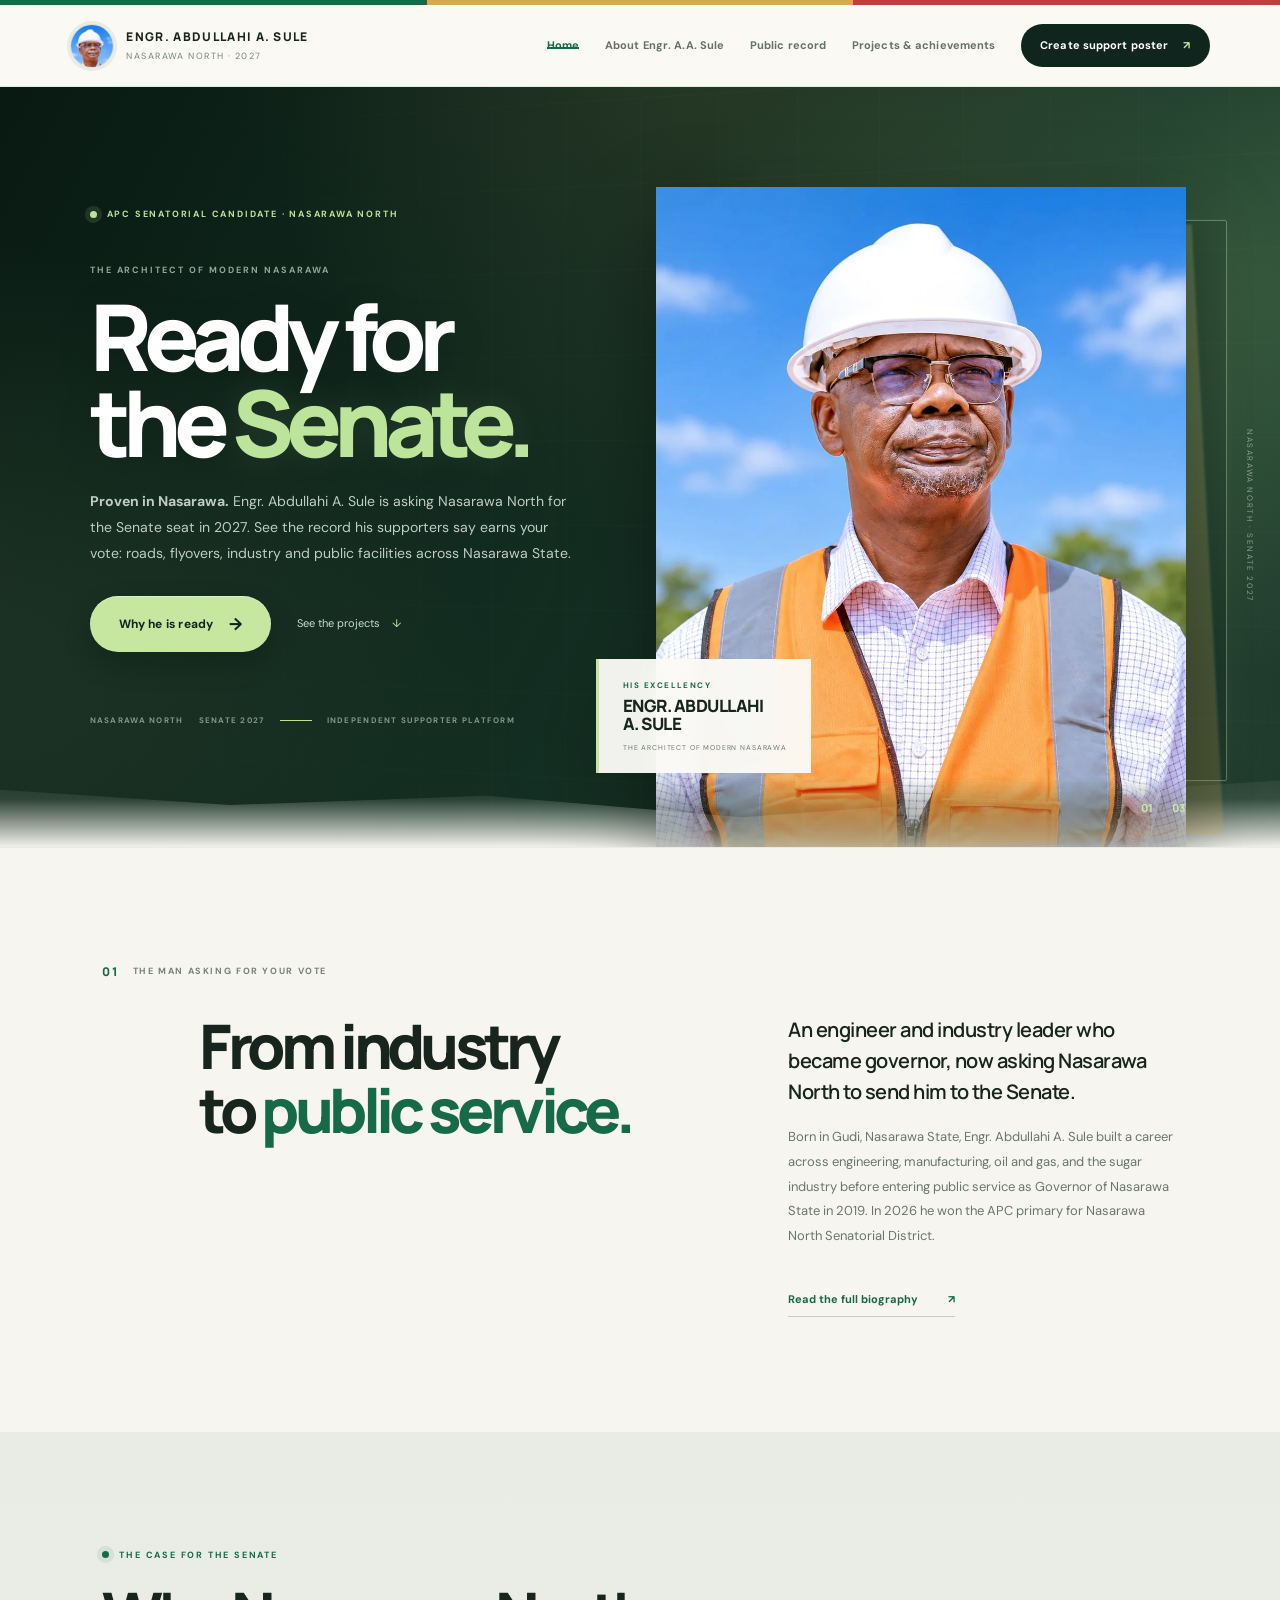
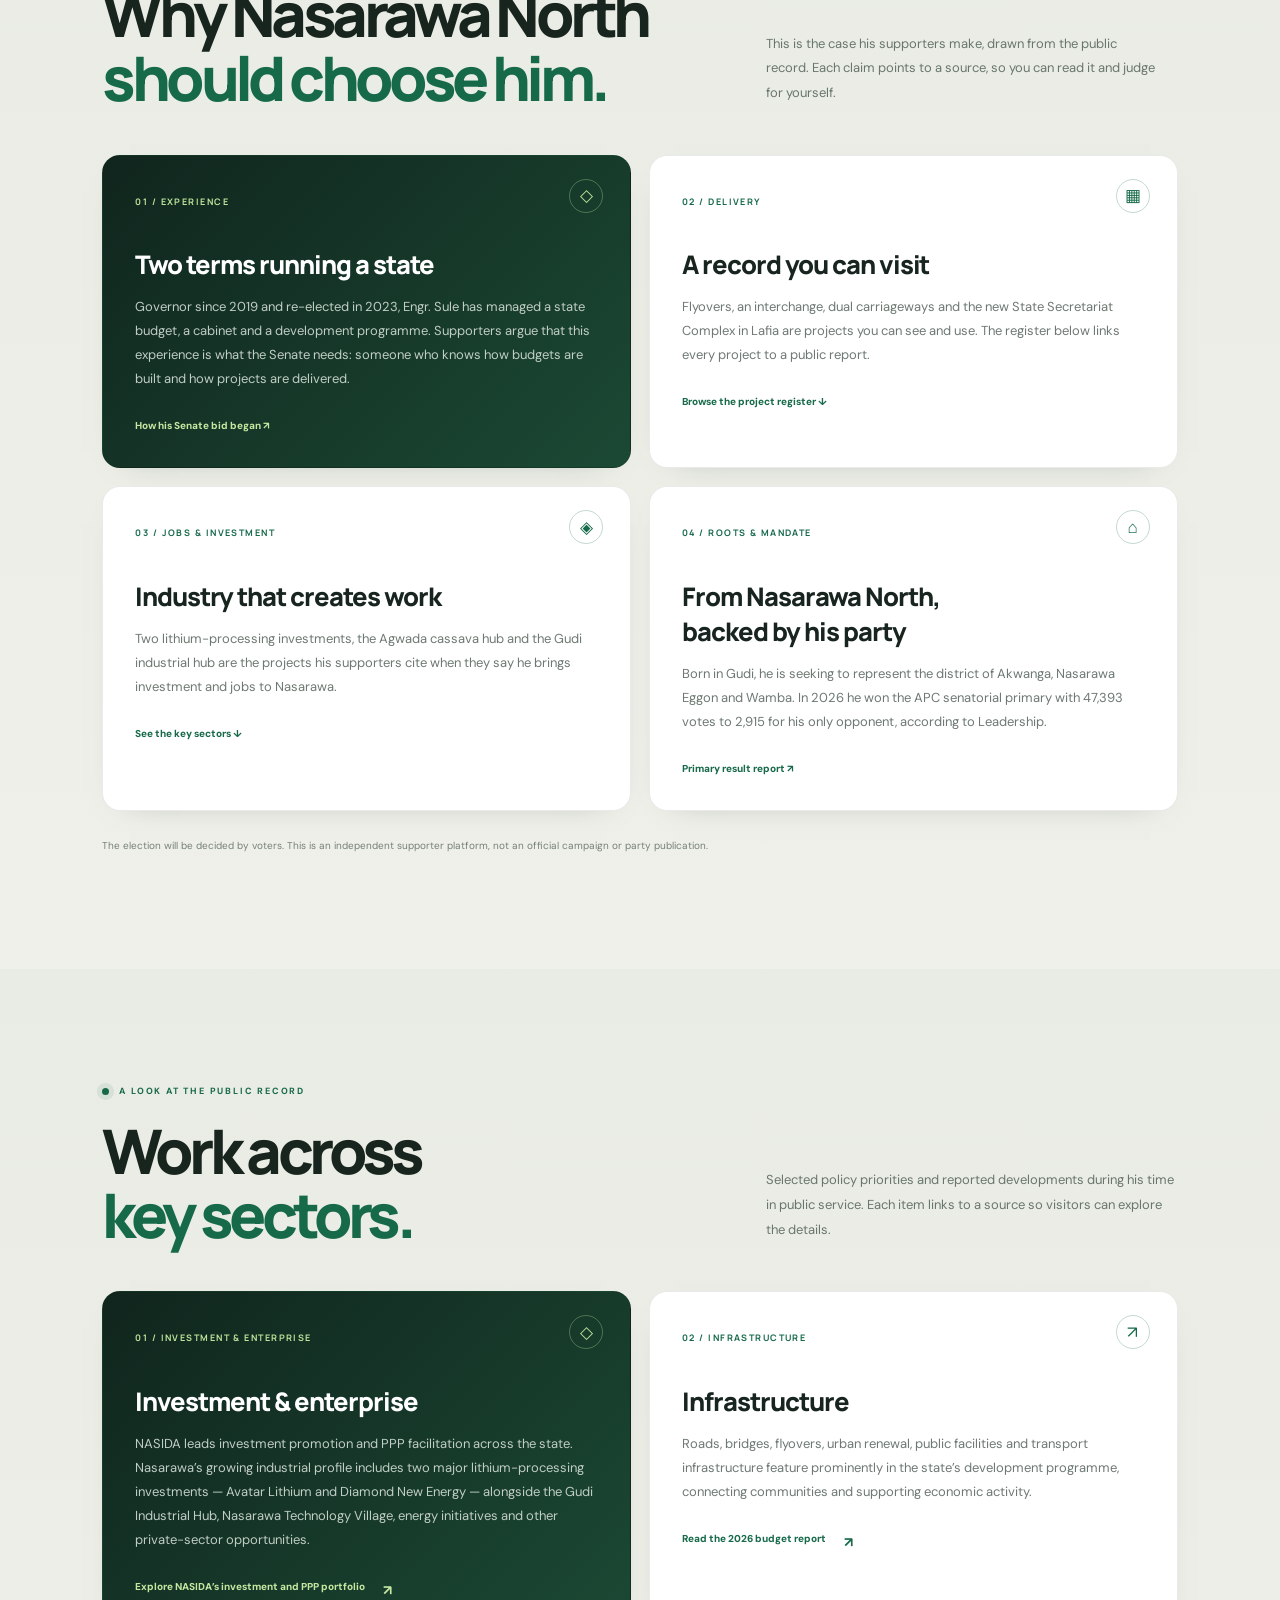
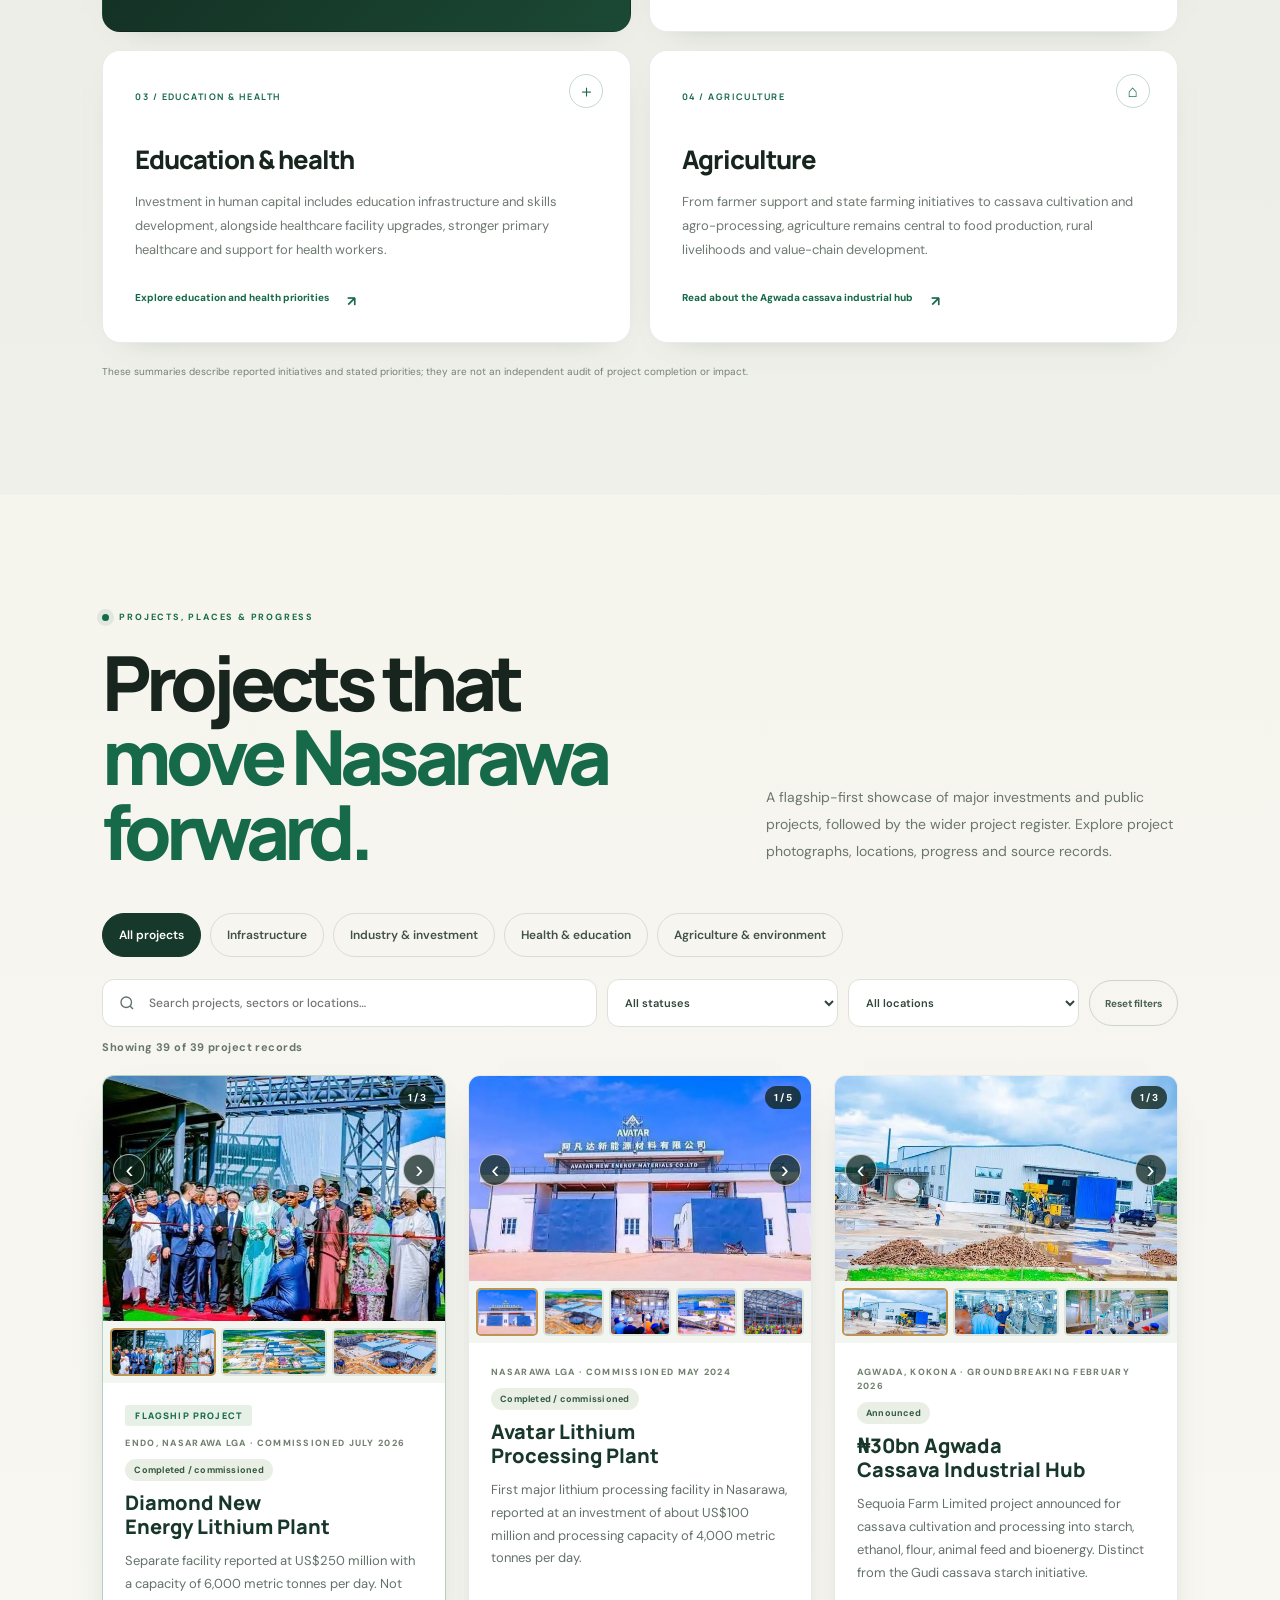
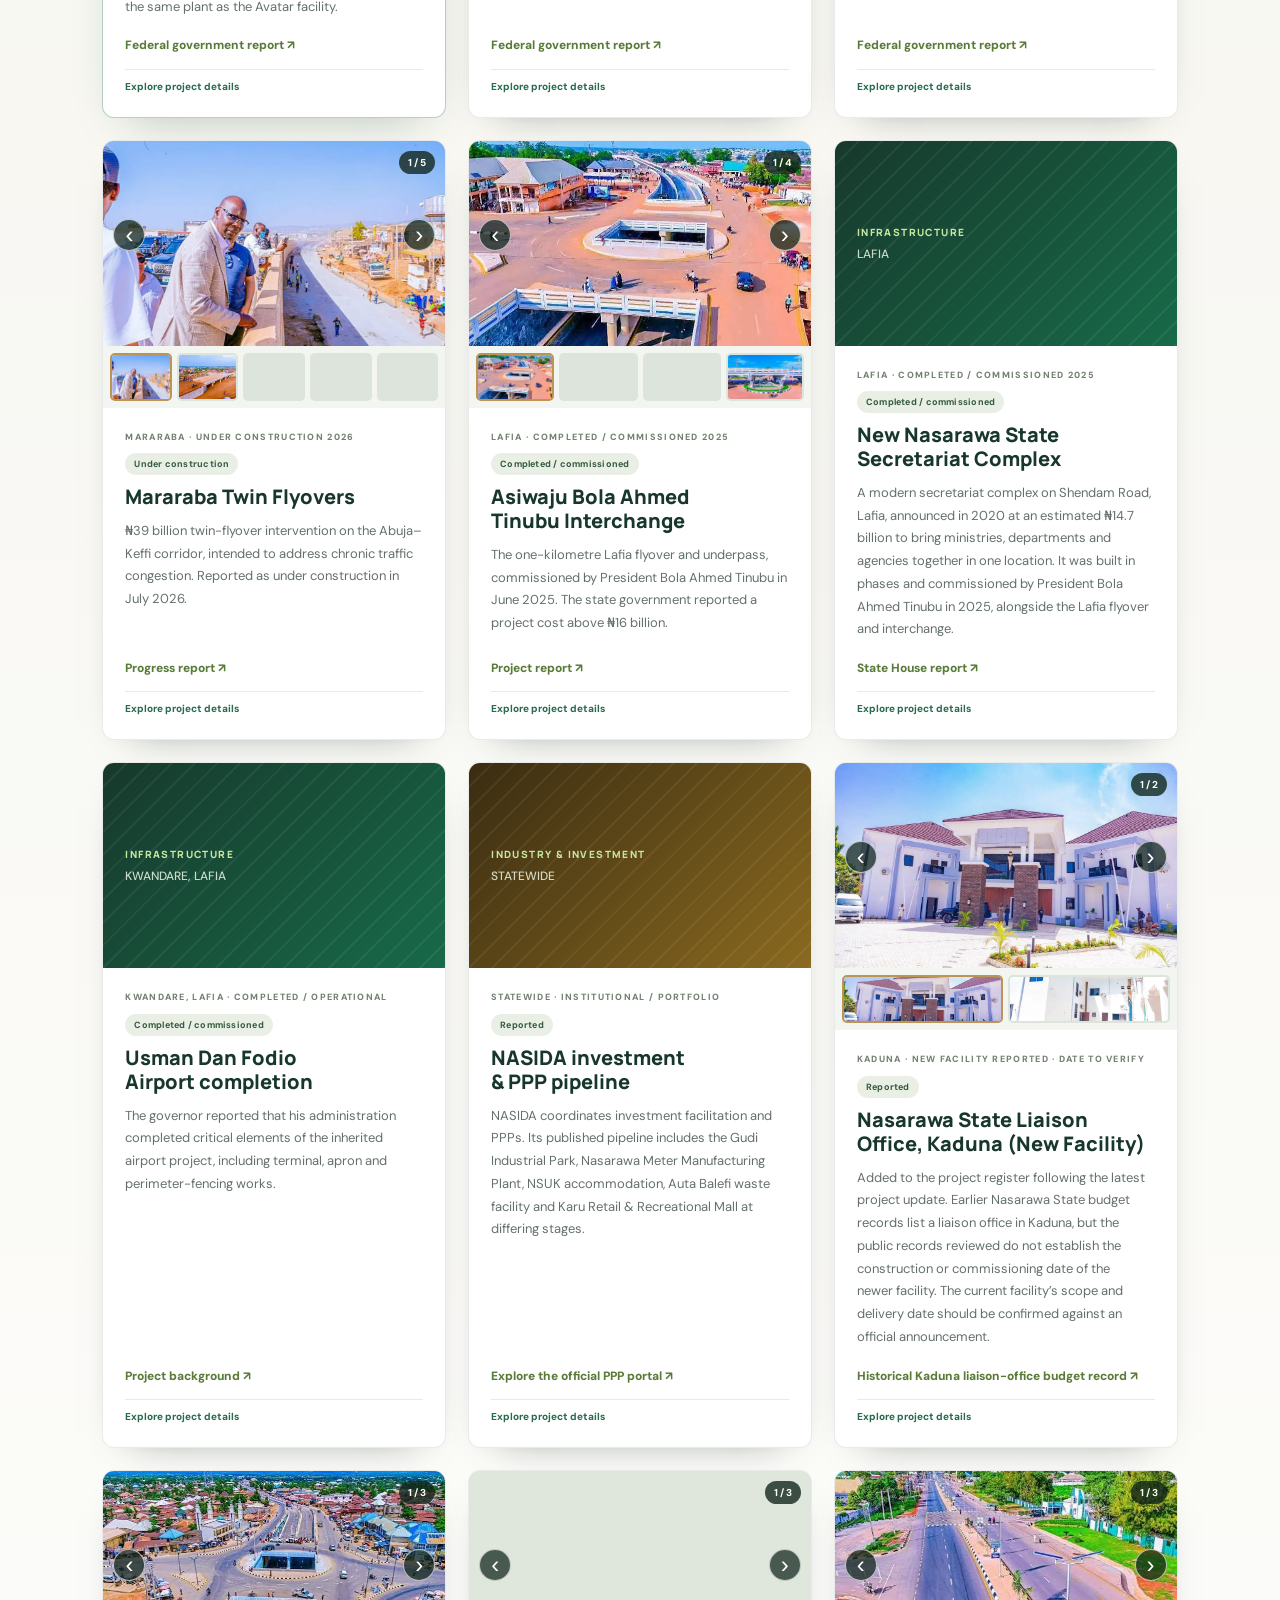
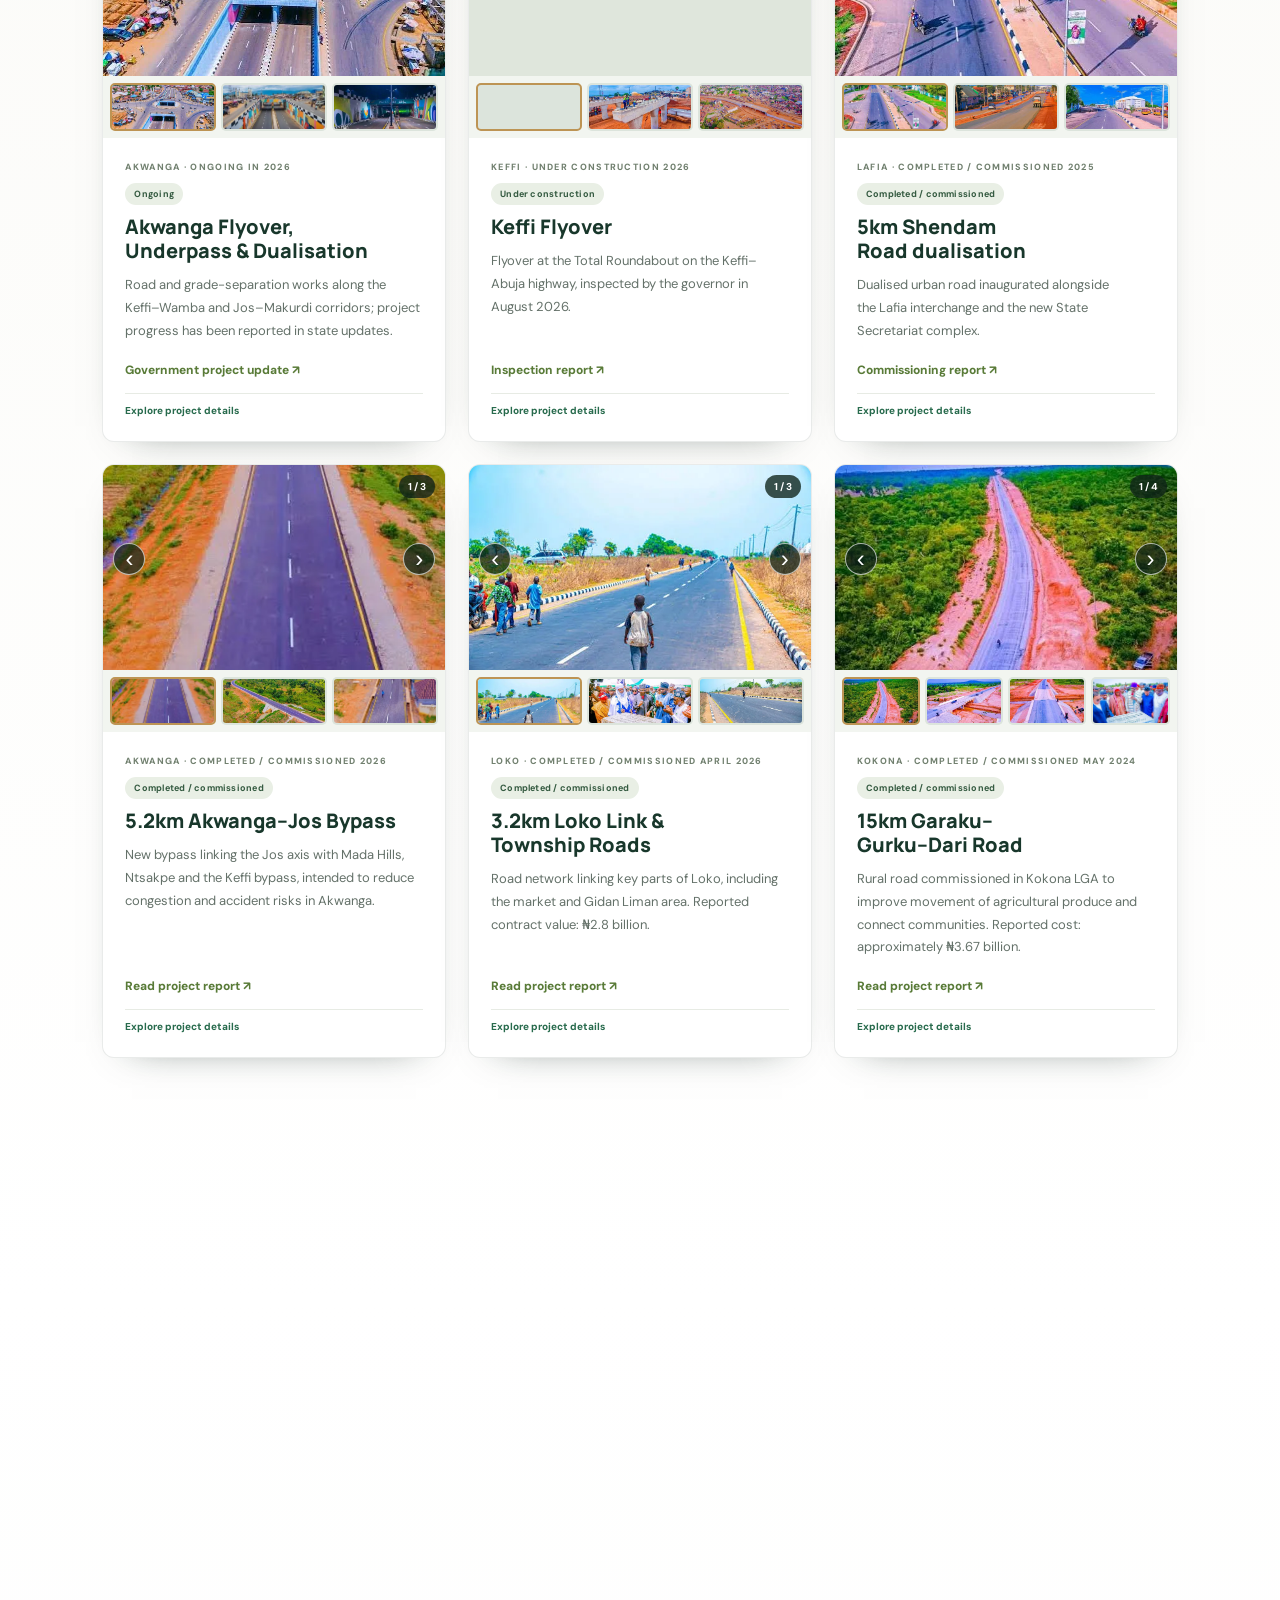
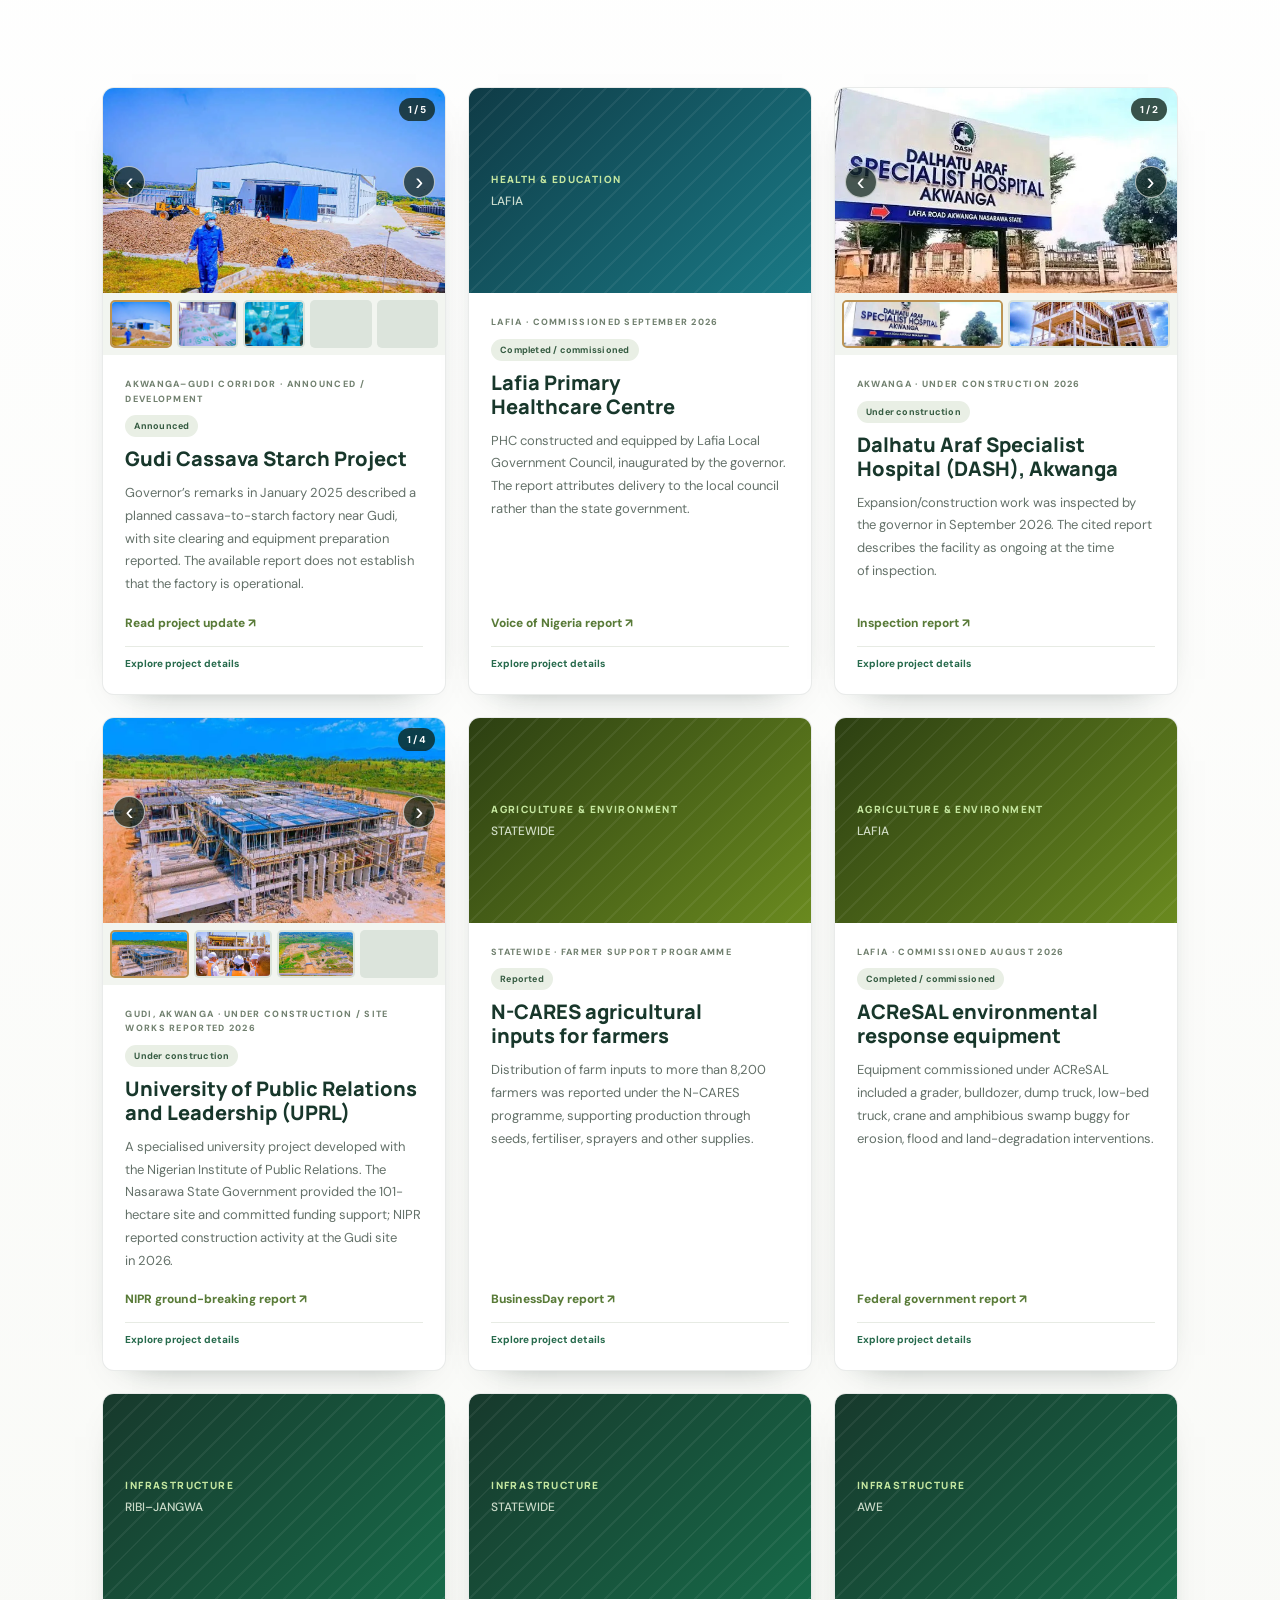
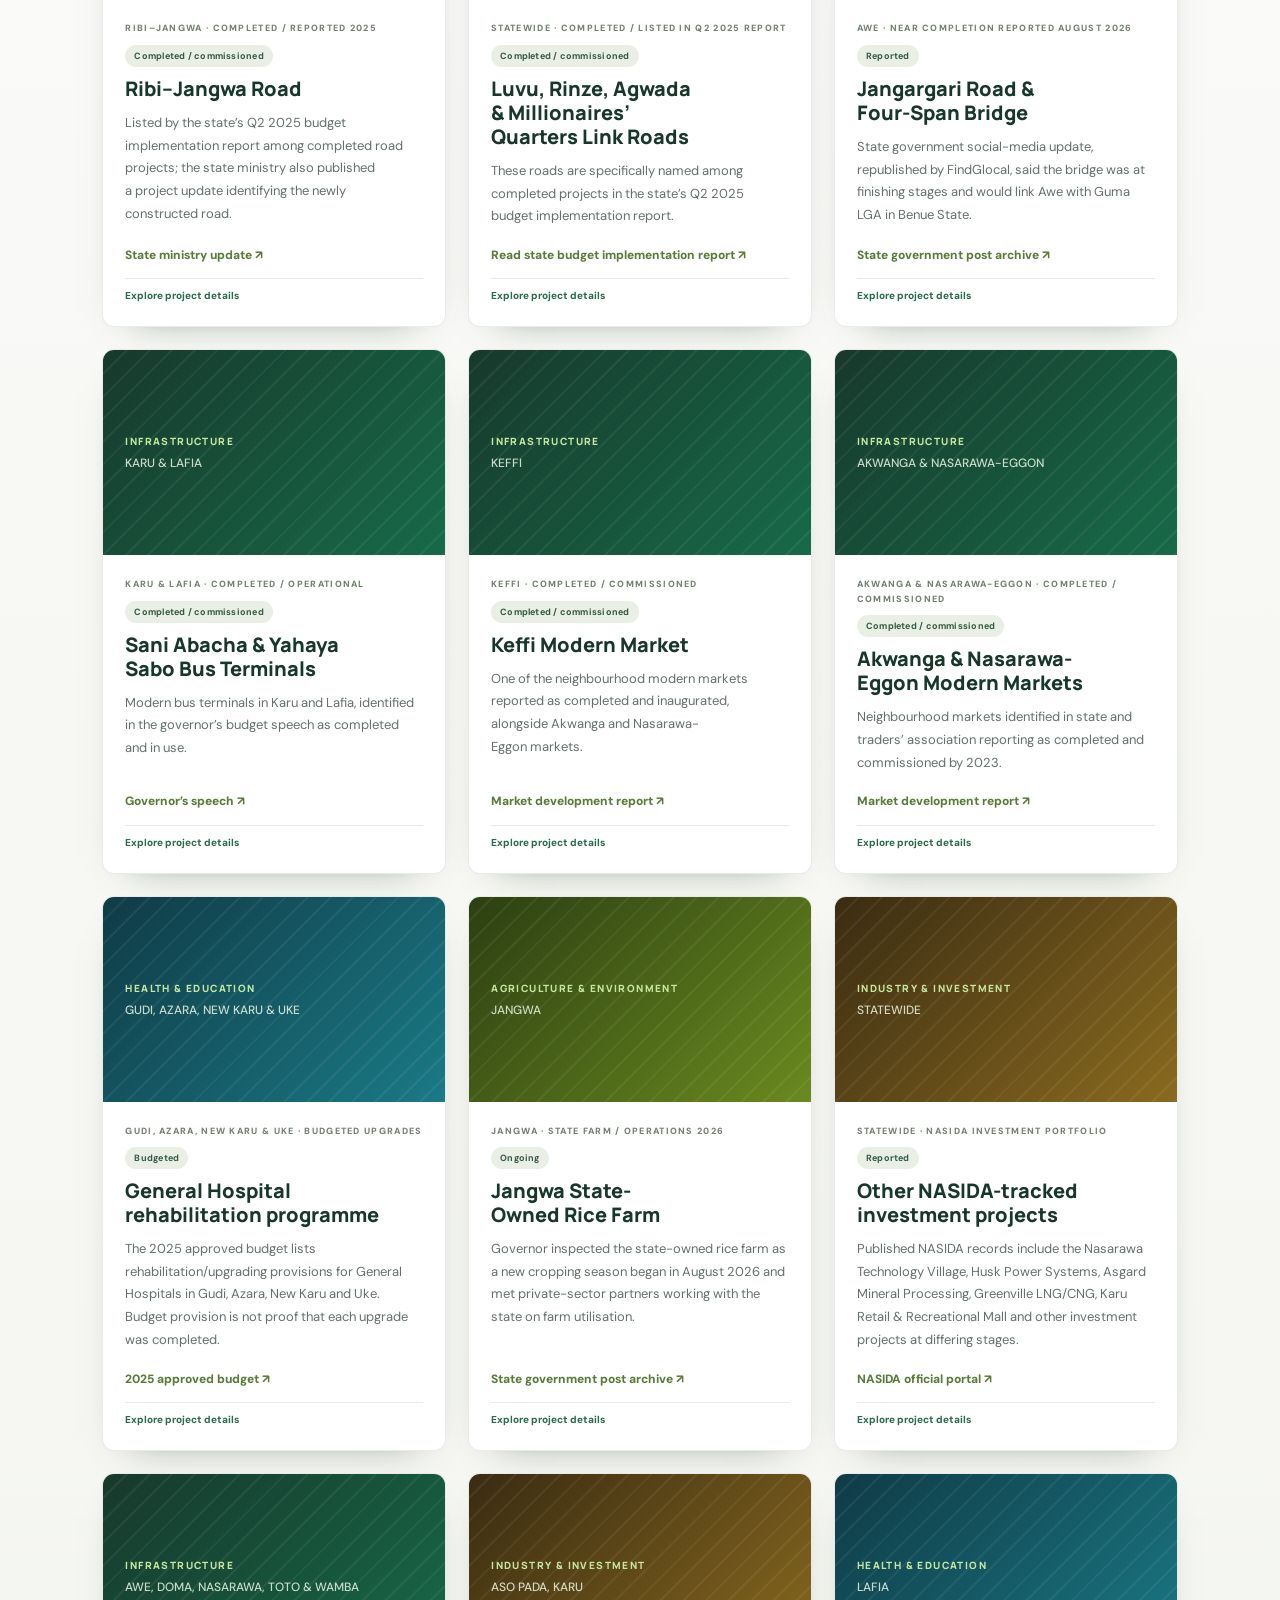
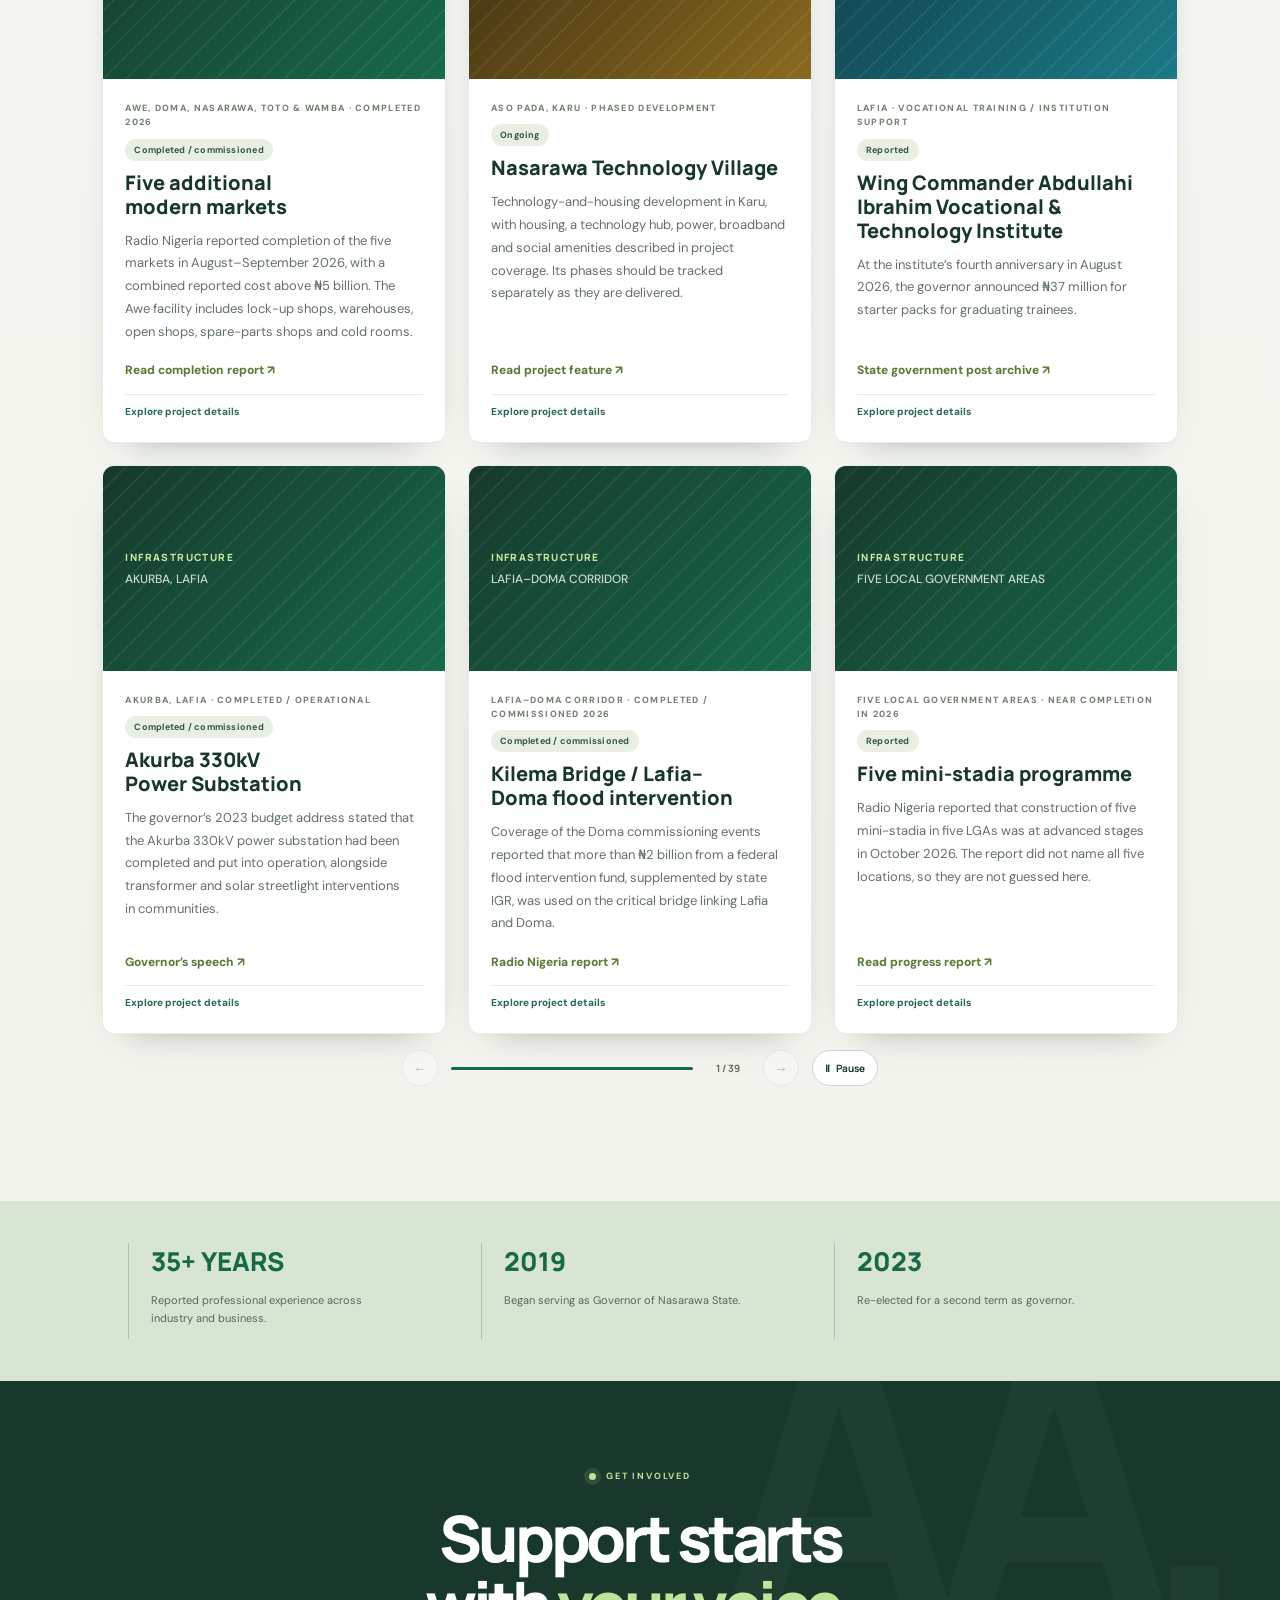
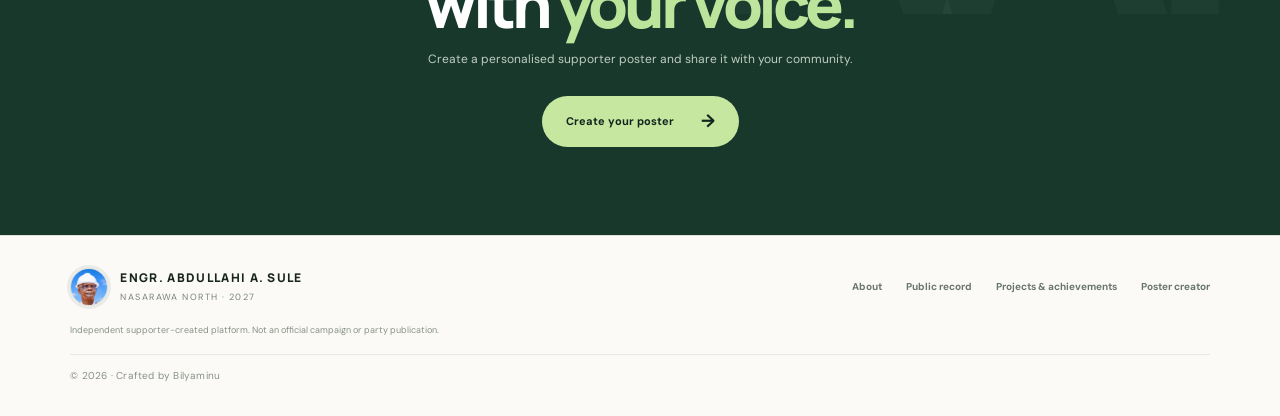
==== commit e090b5cc: "Add project dashboard" ====
--- a/index.html
+++ b/index.html
@@ -1,14 +1,14 @@
 <!DOCTYPE html>
 
 <html lang="en"><head>
-<meta charset="utf-8"/><link href="favicon.png" rel="icon" sizes="64x64" type="image/png"/>
+<meta charset="utf-8"/><script>try{var n=performance.getEntriesByType('navigation')[0];if(n&&n.type==='reload'&&!location.hash){history.scrollRestoration='manual';addEventListener('load',function(){scrollTo({top:0,left:0,behavior:'instant'})});addEventListener('pagehide',function(){history.scrollRestoration='auto'})}}catch(e){}</script><link href="favicon.png" rel="icon" sizes="64x64" type="image/png"/>
 <link href="candidate-logo.png" rel="apple-touch-icon"/>
 <meta content="width=device-width,initial-scale=1" name="viewport"/>
-<meta content="#10251d" name="theme-color"/><meta content="Explore the public record, leadership journey and development priorities of Engr. Abdullahi A. Sule." name="description"/>
-<meta property="og:type" content="website"><meta property="og:title" content="Engr. A.A. Sule | Leadership, Service &amp; Progress"><meta property="og:description" content="Explore the public record, leadership journey and development priorities of Engr. Abdullahi A. Sule."><meta property="og:image" content="candidate.jpg"><meta name="twitter:card" content="summary_large_image"><title>Engr. A.A. Sule | Leadership, Service &amp; Progress</title>
+<meta content="#10251d" name="theme-color"/><meta content="Engr. Abdullahi A. Sule is the APC candidate for Nasarawa North Senatorial District in 2027. See the record behind his bid: roads, flyovers, industry and public facilities across Nasarawa State." name="description"/>
+<meta property="og:type" content="website"><meta property="og:title" content="Engr. A.A. Sule | APC Candidate, Nasarawa North Senate 2027"><meta property="og:description" content="Engr. Abdullahi A. Sule is the APC candidate for Nasarawa North Senatorial District in 2027. See the record behind his bid: roads, flyovers, industry and public facilities across Nasarawa State."><meta property="og:image" content="candidate.jpg"><meta name="twitter:card" content="summary_large_image"><title>Engr. A.A. Sule | APC Candidate, Nasarawa North Senate 2027</title>
 <link href="https://fonts.googleapis.com" rel="preconnect"/><link crossorigin="" href="https://fonts.gstatic.com" rel="preconnect"/>
 <link href="https://fonts.googleapis.com/css2?family=DM+Sans:wght@400;500;600;700&amp;family=Manrope:wght@400;500;600;700;800&amp;display=swap" rel="stylesheet"/>
-<link href="css/site.css?v=20261120" rel="stylesheet"/><link href="css/modern.css?v=20261120" rel="stylesheet"/><link href="css/upgrade.css?v=20261120" rel="stylesheet"/><script defer src="js/site.js?v=20261120"></script><script defer src="js/projects.js?v=20261120"></script></head>
+<link href="css/site.css?v=20261121" rel="stylesheet"/><link href="css/modern.css?v=20261121" rel="stylesheet"/><link href="css/upgrade.css?v=20261121" rel="stylesheet"/><script defer src="js/site.js?v=20261121"></script><script defer src="js/projects.js?v=20261121"></script></head>
 <body><a class="skip-link" href="#main">Skip to content</a>
 <div class="topline"><i></i><i></i><i></i></div>
 <header class="header"><a class="brand" href="index.html"><img alt="Engr. Abdullahi A. Sule" class="brand-photo" src="candidate-logo.png"/><span><b>ENGR. ABDULLAHI A. SULE</b><small>NASARAWA NORTH · 2027</small></span></a>
@@ -16,15 +16,22 @@
 <nav class="nav" id="site-nav" aria-label="Main"><a class="active" aria-current="page" href="index.html">Home</a><a href="about.html">About Engr. A.A. Sule</a><a href="#record">Public record</a><a href="#projects">Projects &amp; achievements</a><a class="nav-button" href="generate.html">Create support poster <span>↗</span></a></nav></header>
 <main id="main">
 <section class="hero">
-<div class="hero-grid"></div><div class="hero-content"><div class="eyebrow"><span></span> LEADERSHIP · SERVICE · PROGRESS</div>
+<div class="hero-grid"></div><div class="hero-content"><div class="eyebrow"><span></span> APC SENATORIAL CANDIDATE · NASARAWA NORTH</div>
 <p class="overline">THE ARCHITECT OF MODERN NASARAWA</p>
-<h1>Leadership built<br/>on <em>experience.</em></h1>
-<p class="hero-text">Explore the journey, public service and development priorities of His Excellency, Engr. Abdullahi A. Sule.</p>
-<div class="hero-actions"><a class="btn btn-lime" href="about.html">Discover his story <b>→</b></a><a class="under-link" href="#record">Explore the public record <span>↓</span></a></div>
-<div class="hero-foot"><span>NASARAWA NORTH</span><span>2027</span><span class="foot-rule"></span><span>INDEPENDENT SUPPORTER PLATFORM</span></div></div>
+<h1>Ready for<br/>the <em>Senate.</em></h1>
+<p class="hero-text"><strong>Proven in Nasarawa.</strong> Engr. Abdullahi A. Sule is asking Nasarawa North for the Senate seat in 2027. See the record his supporters say earns your vote: roads, flyovers, industry and public facilities across Nasarawa State.</p>
+<div class="hero-actions"><a class="btn btn-lime" href="#senate">Why he is ready <b>→</b></a><a class="under-link" href="#projects">See the projects <span>↓</span></a></div>
+<div class="hero-foot"><span>NASARAWA NORTH</span><span>SENATE 2027</span><span class="foot-rule"></span><span>INDEPENDENT SUPPORTER PLATFORM</span></div></div>
 <div class="hero-image-wrap"><div class="image-backdrop"></div><picture class="hero-picture"><source srcset="hero.webp" type="image/webp"/><img alt="Engr. Abdullahi A. Sule in a white hard hat and orange safety vest under a blue sky" class="hero-image" width="1230" height="1278" fetchpriority="high" decoding="async" src="hero.jpg"/></picture><div class="image-tag"><small>HIS EXCELLENCY</small><strong>ENGR. ABDULLAHI<br/>A. SULE</strong><span>THE ARCHITECT OF MODERN NASARAWA</span></div><div class="image-number">01 <i>/</i> 03</div></div>
-<div class="hero-side-note">A LEADERSHIP PROFILE</div></section>
-<section class="intro section-pad"><div class="intro-label"><span class="section-index">01</span><span>THE PERSON BEHIND THE OFFICE</span></div><div class="intro-main"><h2>From industry<br/>to <em>public service.</em></h2><div><p class="large-copy">A professional journey shaped by engineering, corporate leadership and public administration.</p><p class="muted">Born in Gudi, Nasarawa State, Engr. Abdullahi A. Sule built a career across engineering, manufacturing, oil and gas, and the sugar industry before entering public service as Governor of Nasarawa State in 2019.</p><a class="arrow-link" href="about.html">Read the full biography <span>↗</span></a></div></div></section>
+<div class="hero-side-note">NASARAWA NORTH · SENATE 2027</div></section>
+<section class="intro section-pad"><div class="intro-label"><span class="section-index">01</span><span>THE MAN ASKING FOR YOUR VOTE</span></div><div class="intro-main"><h2>From industry<br/>to <em>public service.</em></h2><div><p class="large-copy">An engineer and industry leader who became governor, now asking Nasarawa North to send him to the Senate.</p><p class="muted">Born in Gudi, Nasarawa State, Engr. Abdullahi A. Sule built a career across engineering, manufacturing, oil and gas, and the sugar industry before entering public service as Governor of Nasarawa State in 2019. In 2026 he won the APC primary for Nasarawa North Senatorial District.</p><a class="arrow-link" href="about.html">Read the full biography <span>↗</span></a></div></div></section>
+<section class="record-section senate-section section-pad" id="senate"><div class="section-head"><div><div class="eyebrow dark"><span></span> THE CASE FOR THE SENATE</div><h2>Why Nasarawa North<br/><em>should choose him.</em></h2></div><p>This is the case his supporters make, drawn from the public record. Each claim points to a source, so you can read it and judge for yourself.</p></div>
+<div class="record-grid sector-grid">
+<article class="record-card record-feature"><span class="card-no">01 / EXPERIENCE</span><div class="record-icon">◇</div><h3>Two terms running a state</h3><p>Governor since 2019 and re-elected in 2023, Engr. Sule has managed a state budget, a cabinet and a development programme. Supporters argue that this experience is what the Senate needs: someone who knows how budgets are built and how projects are delivered.</p><a href="https://www.pulse.ng/story/2027-northern-apc-governor-declares-senate-ambition-2025052109463639176" target="_blank" rel="noopener noreferrer">How his Senate bid began ↗</a></article>
+<article class="record-card"><span class="card-no">02 / DELIVERY</span><div class="record-icon">▦</div><h3>A record you can visit</h3><p>Flyovers, an interchange, dual carriageways and the new State Secretariat Complex in Lafia are projects you can see and use. The register below links every project to a public report.</p><a href="#projects">Browse the project register ↓</a></article>
+<article class="record-card"><span class="card-no">03 / JOBS &amp; INVESTMENT</span><div class="record-icon">◈</div><h3>Industry that creates work</h3><p>Two lithium-processing investments, the Agwada cassava hub and the Gudi industrial hub are the projects his supporters cite when they say he brings investment and jobs to Nasarawa.</p><a href="#record">See the key sectors ↓</a></article>
+<article class="record-card"><span class="card-no">04 / ROOTS &amp; MANDATE</span><div class="record-icon">⌂</div><h3>From Nasarawa North, backed by his party</h3><p>Born in Gudi, he is seeking to represent the district of Akwanga, Nasarawa Eggon and Wamba. In 2026 he won the APC senatorial primary with 47,393 votes to 2,915 for his only opponent, according to Leadership.</p><a href="https://leadership.ng/governor-sule-wins-nasarawa-north-apc-senatorial-ticket/" target="_blank" rel="noopener noreferrer">Primary result report ↗</a></article>
+</div><p class="source-note">The election will be decided by voters. This is an independent supporter platform, not an official campaign or party publication.</p></section>
 <section class="record-section section-pad" id="record"><div class="section-head"><div><div class="eyebrow dark"><span></span> A LOOK AT THE PUBLIC RECORD</div><h2>Work across<br/><em>key sectors.</em></h2></div><p>Selected policy priorities and reported developments during his time in public service. Each item links to a source so visitors can explore the details.</p></div>
 <div class="record-grid sector-grid">
 <article class="record-card record-feature"><span class="card-no">01 / INVESTMENT &amp; ENTERPRISE</span><div class="record-icon">◇</div><h3>Investment &amp; enterprise</h3><p>NASIDA leads investment promotion and PPP facilitation across the state. Nasarawa’s growing industrial profile includes two major lithium-processing investments — Avatar Lithium and Diamond New Energy — alongside the Gudi Industrial Hub, Nasarawa Technology Village, energy initiatives and other private-sector opportunities.</p><a href="https://ppp.nasida.na.gov.ng/" rel="noopener" target="_blank">Explore NASIDA’s investment and PPP portfolio <b>↗</b></a></article>
@@ -38,6 +45,7 @@
 <div class="project-tools" aria-label="Search and refine the project register"><label class="project-search"><span class="sr-only">Search projects</span><svg aria-hidden="true" viewBox="0 0 24 24"><circle cx="11" cy="11" r="7"></circle><path d="m16 16 4 4"></path></svg><input id="projectSearch" type="search" placeholder="Search projects, sectors or locations…" autocomplete="off"></label><label class="sr-only" for="projectStatusFilter">Filter by project status</label><select id="projectStatusFilter"><option value="all">All statuses</option></select><label class="sr-only" for="projectLocationFilter">Filter by location</label><select id="projectLocationFilter"><option value="all">All locations</option></select><button class="project-reset" id="projectReset" type="button">Reset filters</button></div><p class="project-results" id="projectResults" role="status" aria-live="polite"></p><p class="project-scroll-hint" id="projectStatus">On mobile, swipe across the project cards to explore the register.</p>
 <div class="projects-grid">
 <article class="project-card" data-category="infrastructure"><div class="project-photo no-photo" role="img" aria-label="Project photo can be added with the photo manager"><span>ADD YOUR PROJECT PHOTO</span><small>Use the project photo manager to add a local image</small></div><div class="project-body"><span class="project-meta">LAFIA · COMPLETED / COMMISSIONED 2025</span><h3>Asiwaju Bola Ahmed Tinubu Interchange</h3><p>The one-kilometre Lafia flyover and underpass, commissioned by President Bola Ahmed Tinubu in June 2025. The state government reported a project cost above ₦16 billion.</p><a href="https://fmino.gov.ng/president-tinubu-inaugurates-multi-billion-lafia-flyover-underpass/" rel="noopener" target="_blank">Project report ↗</a></div></article>
+<article class="project-card" data-category="infrastructure"><div class="project-photo no-photo" role="img" aria-label="Project photo can be added with the photo manager"><span>ADD YOUR PROJECT PHOTO</span><small>Use the project photo manager to add a local image</small></div><div class="project-body"><span class="project-meta">LAFIA · COMPLETED / COMMISSIONED 2025</span><h3>New Nasarawa State Secretariat Complex</h3><p>A modern secretariat complex on Shendam Road, Lafia, announced in 2020 at an estimated ₦14.7 billion to bring ministries, departments and agencies together in one location. It was built in phases and commissioned by President Bola Ahmed Tinubu in 2025, alongside the Lafia flyover and interchange.</p><a href="https://statehouse.gov.ng/thank-you-for-your-trust-i-will-not-fail-you-president-tinubu-says-in-nasarawa/" rel="noopener" target="_blank">State House report ↗</a></div></article>
 <article class="project-card" data-category="infrastructure"><div class="project-photo no-photo" role="img" aria-label="Project photo can be added with the photo manager"><span>ADD YOUR PROJECT PHOTO</span><small>Use the project photo manager to add a local image</small></div><div class="project-body"><span class="project-meta">LAFIA · COMPLETED / COMMISSIONED 2025</span><h3>5km Shendam Road dualisation</h3><p>Dualised urban road inaugurated alongside the Lafia interchange and the new State Secretariat complex.</p><a href="https://nannews.ng/president-tinubu-inaugurates-multi-billion-lafia-flyover-underpass/" rel="noopener" target="_blank">Commissioning report ↗</a></div></article>
 <article class="project-card" data-category="infrastructure"><div class="project-photo no-photo" role="img" aria-label="Project photo can be added with the photo manager"><span>ADD YOUR PROJECT PHOTO</span><small>Use the project photo manager to add a local image</small></div><div class="project-body"><span class="project-meta">KADUNA · NEW FACILITY REPORTED · DATE TO VERIFY</span><h3>Nasarawa State Liaison Office, Kaduna (New Facility)</h3><p>Added to the project register following the latest project update. Earlier Nasarawa State budget records list a liaison office in Kaduna, but the public records reviewed do not establish the construction or commissioning date of the newer facility. The current facility’s scope and delivery date should be confirmed against an official announcement.</p><a href="https://s3.eu-west-2.amazonaws.com/openstates.ng.storage/documents/dataset_Nasarawa_2017_Approved_Budget.pdf" rel="noopener" target="_blank">Historical Kaduna liaison-office budget record ↗</a></div></article>
 <article class="project-card" data-category="infrastructure"><div class="project-photo no-photo" role="img" aria-label="Project photo can be added with the photo manager"><span>ADD YOUR PROJECT PHOTO</span><small>Use the project photo manager to add a local image</small></div><div class="project-body"><span class="project-meta">AKWANGA · COMPLETED / COMMISSIONED 2026</span><h3>5.2km Akwanga–Jos Bypass</h3><p>New bypass linking the Jos axis with Mada Hills, Ntsakpe and the Keffi bypass, intended to reduce congestion and accident risks in Akwanga.</p><a href="https://punchng.com/nasarawa-gov-opens-5-2km-akwanga-jos-bypass-to-ease-traffic/" rel="noopener" target="_blank">Read project report ↗</a></div></article>
--- a/css/modern.css
+++ b/css/modern.css
@@ -94,3 +94,9 @@
   .project-gallery .project-photo-thumbs{display:none}
   .project-photo-arrow{width:40px;height:40px}
 }
+
+/* Poster call-to-action: always clickable, never covered by decoration */
+.cta-section,.about-cta{position:relative;isolation:isolate}
+.cta-watermark{pointer-events:none;z-index:0}
+.cta-section .btn,.about-cta .btn{position:relative;z-index:2;touch-action:manipulation;cursor:pointer}
+.senate-section .source-note{margin-top:26px}
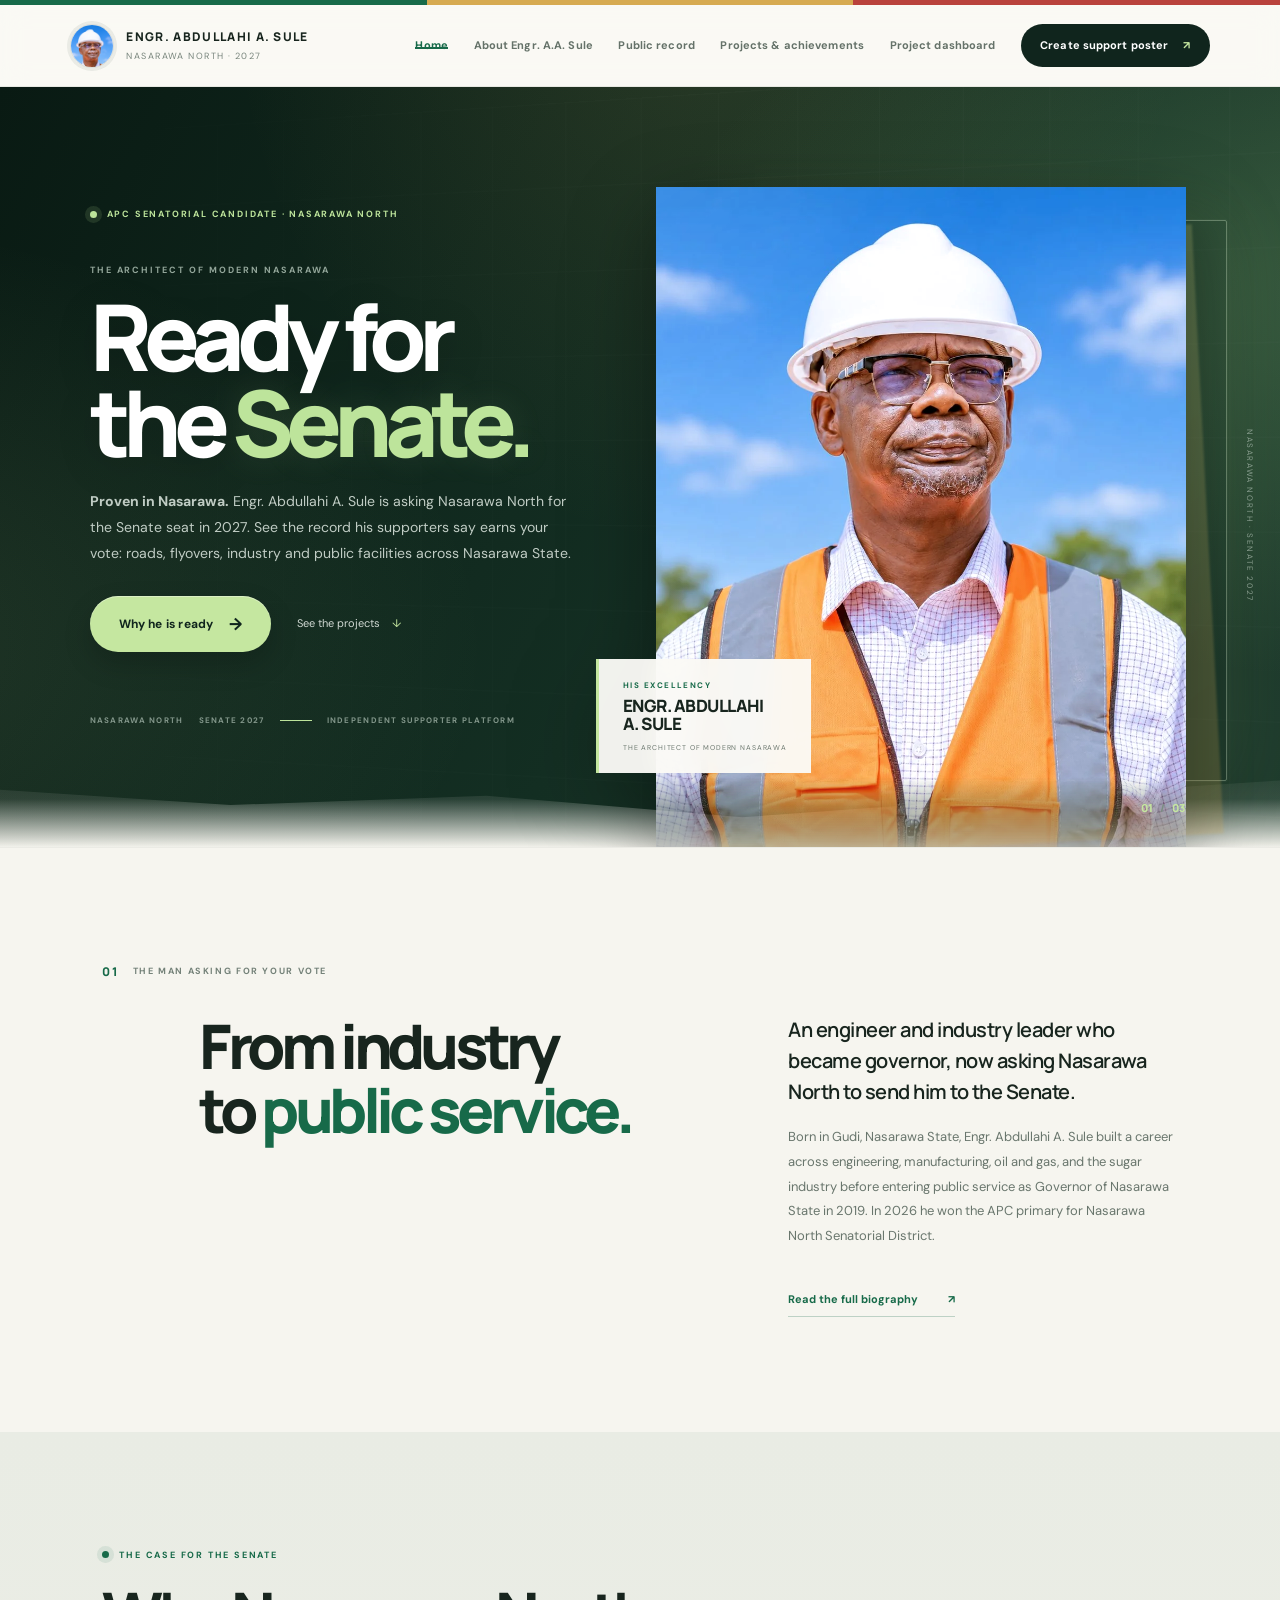
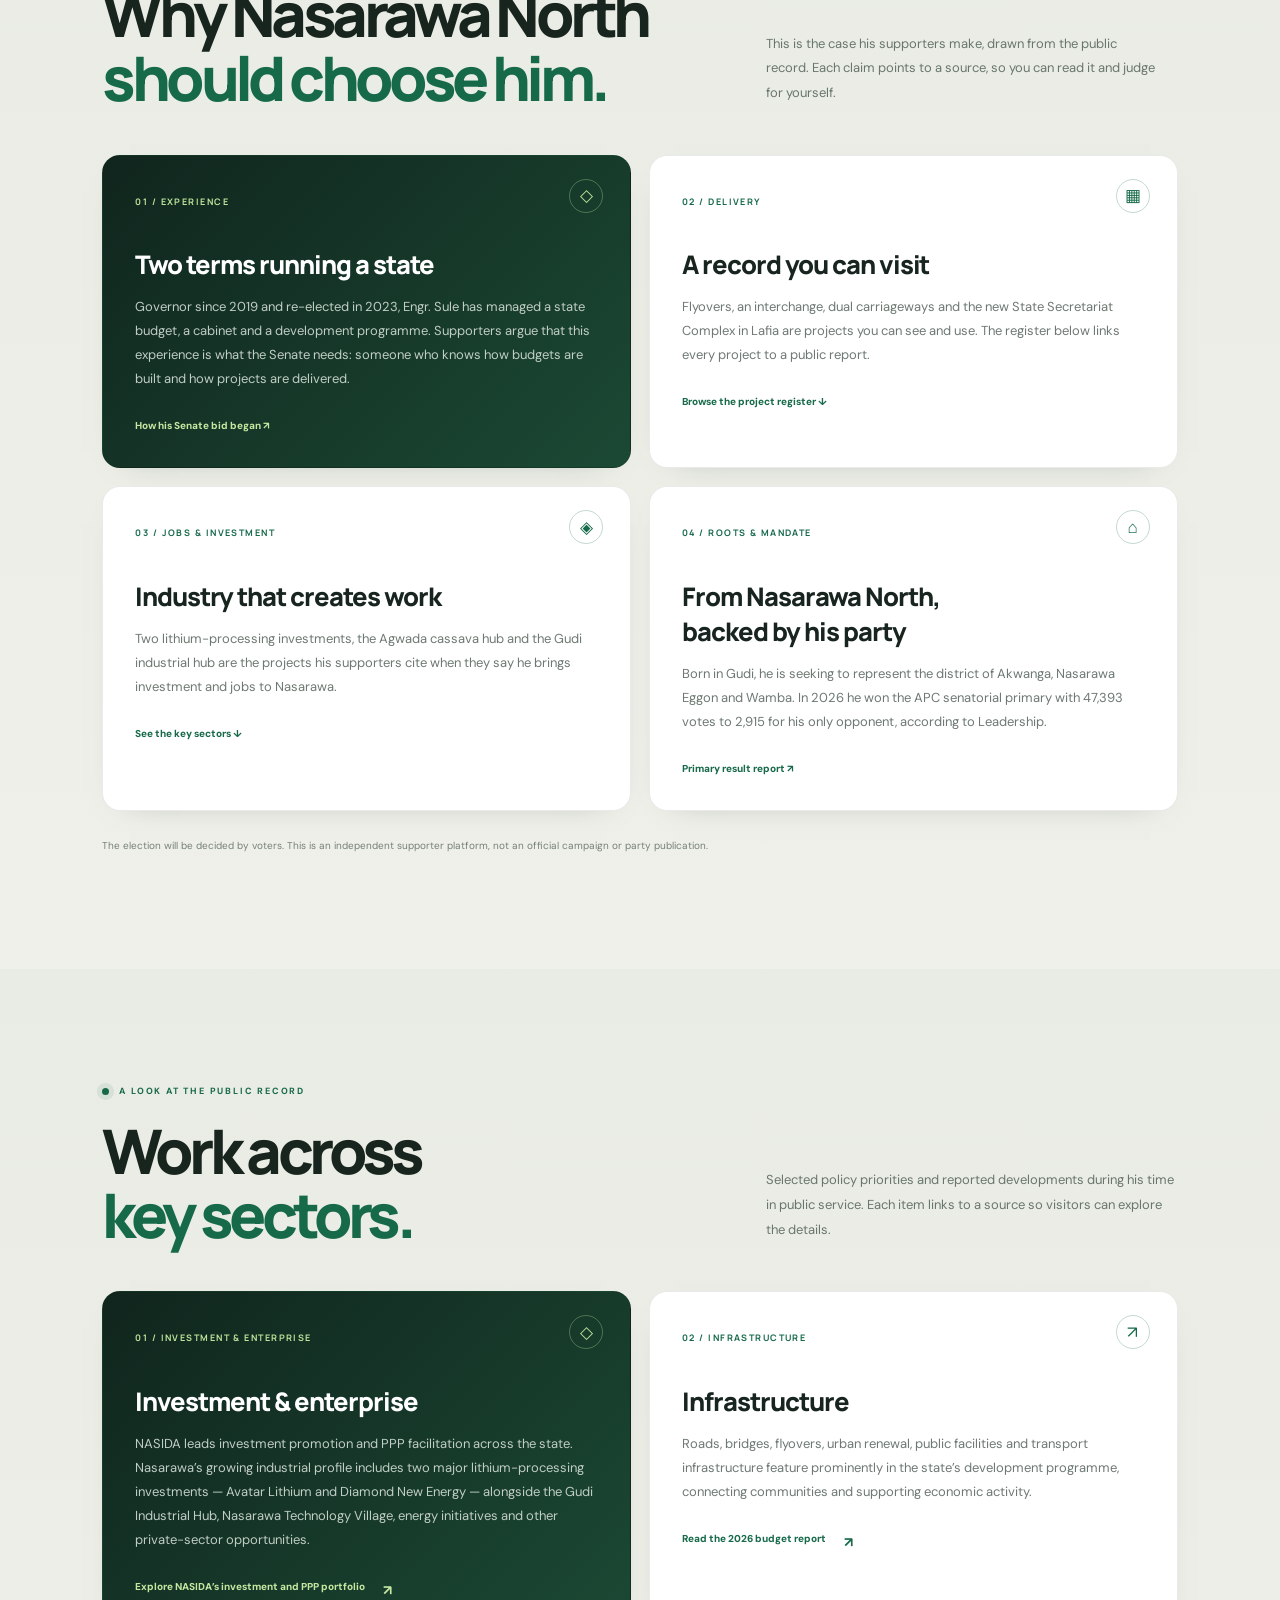
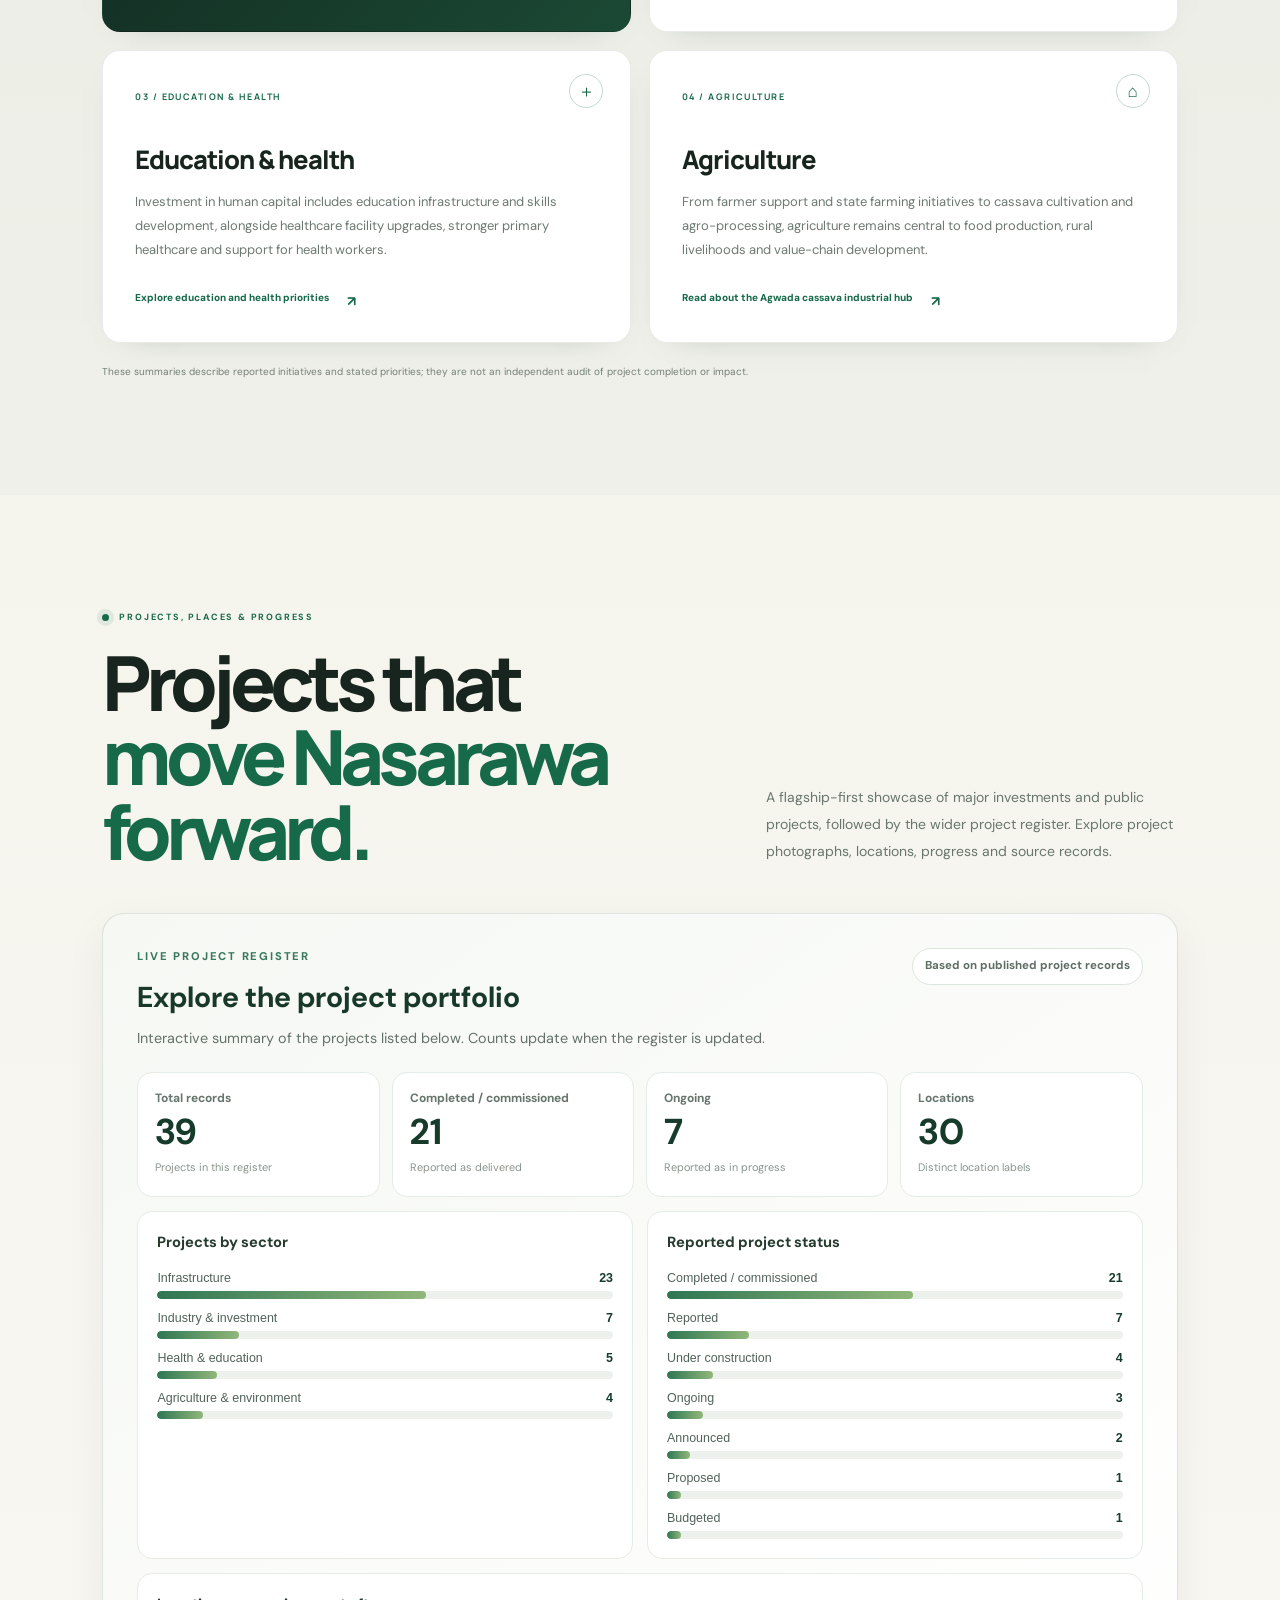
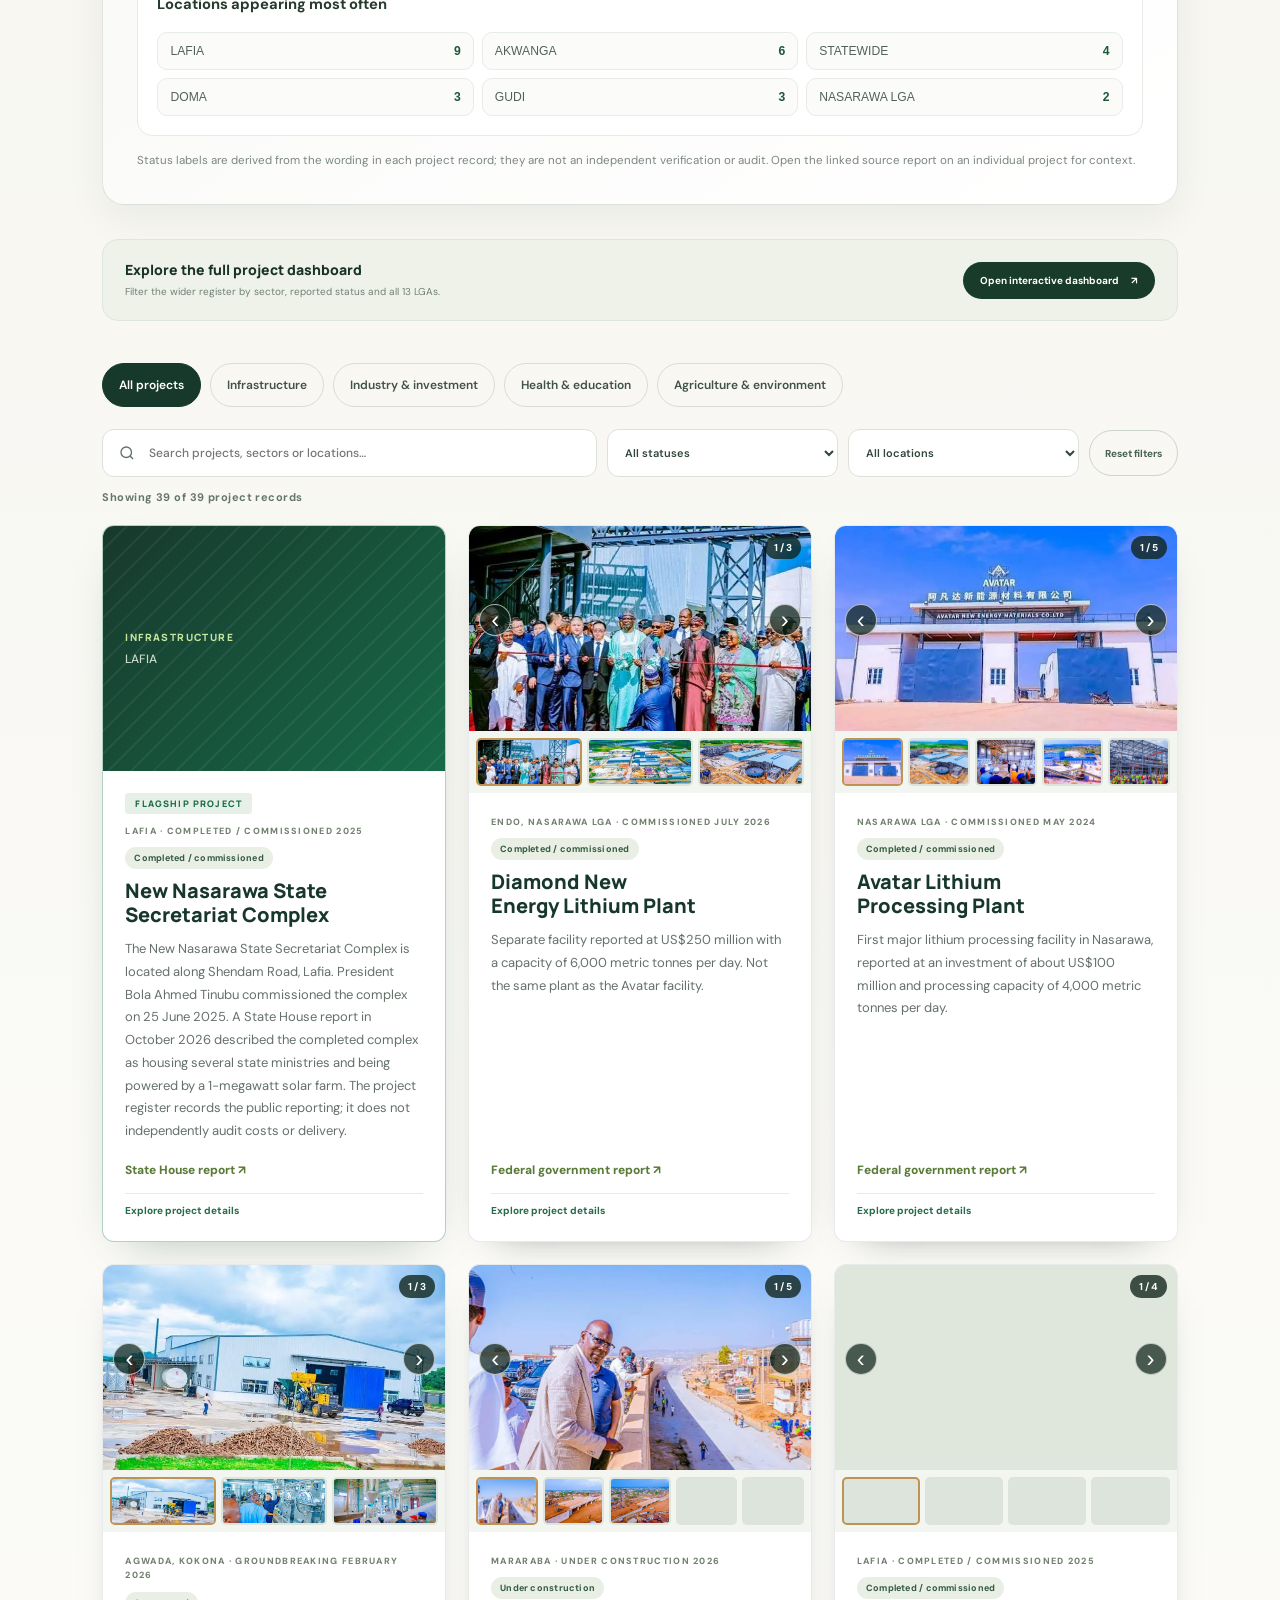
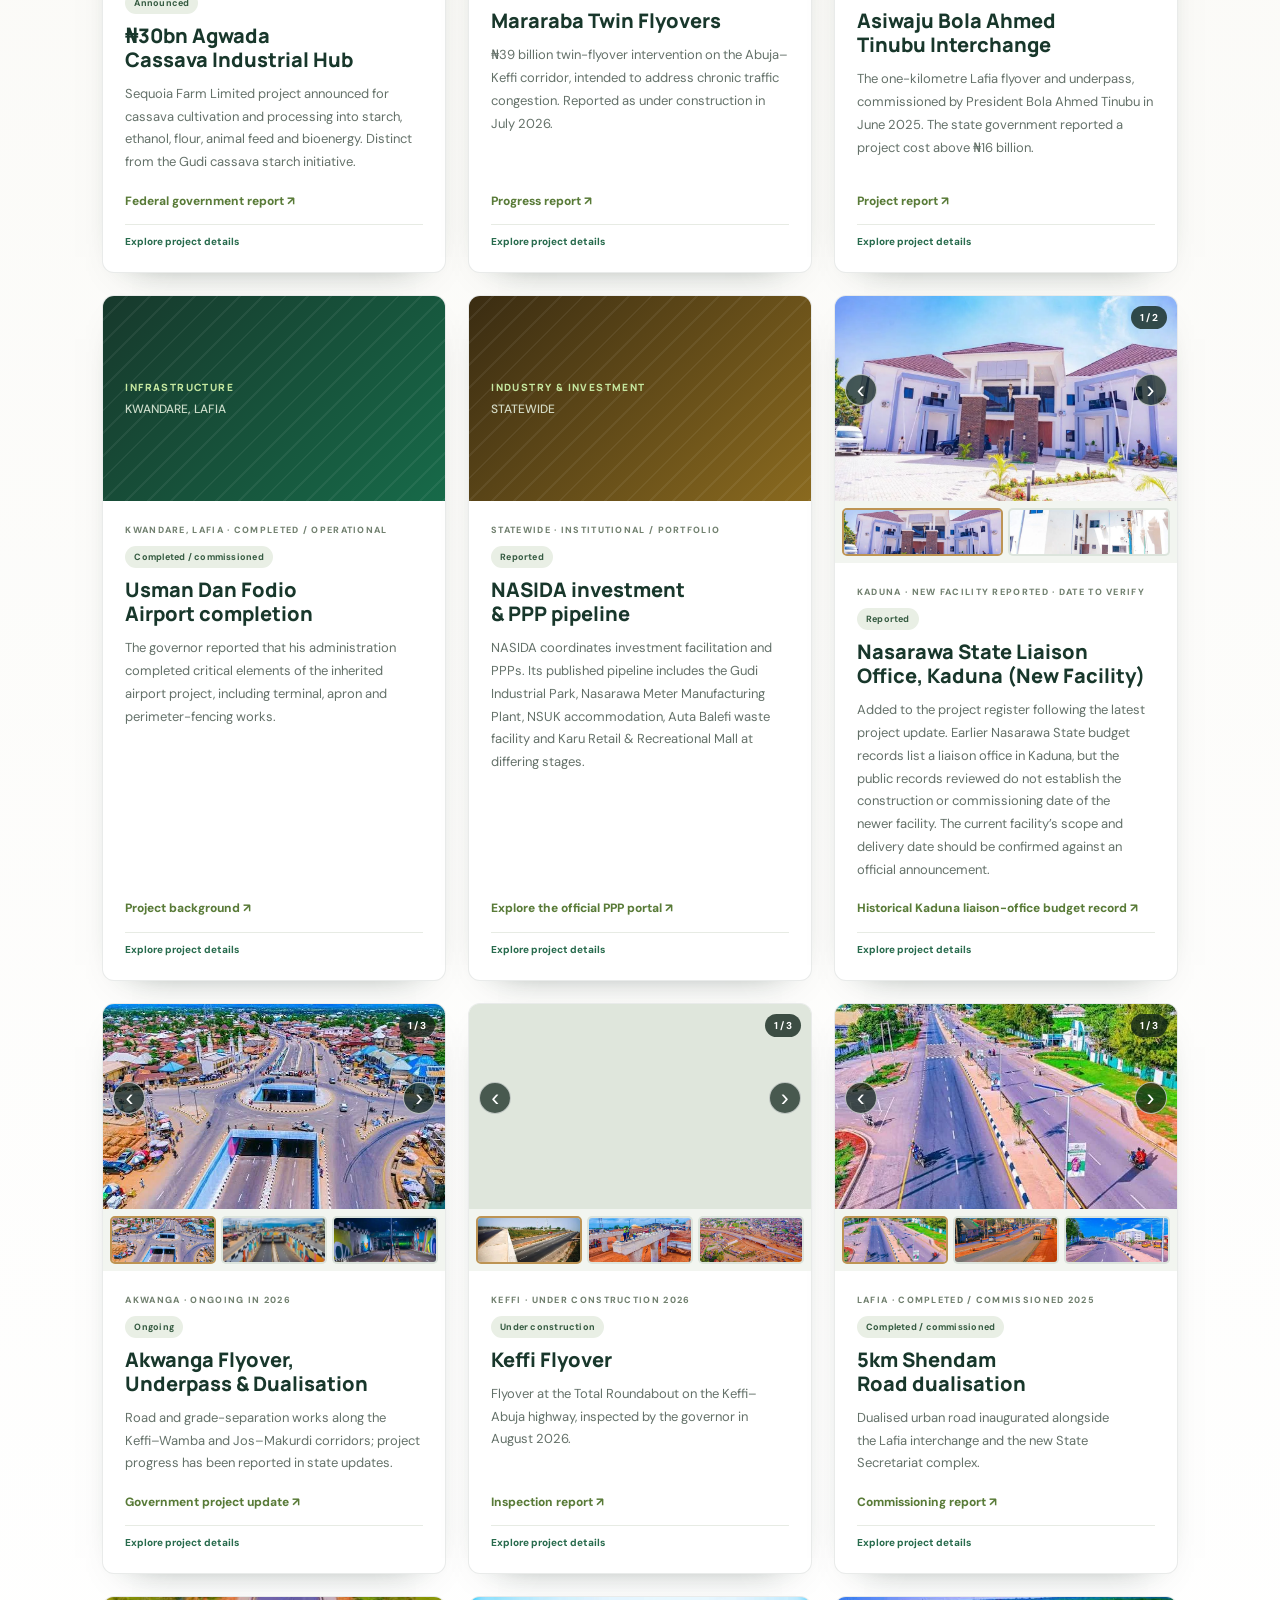
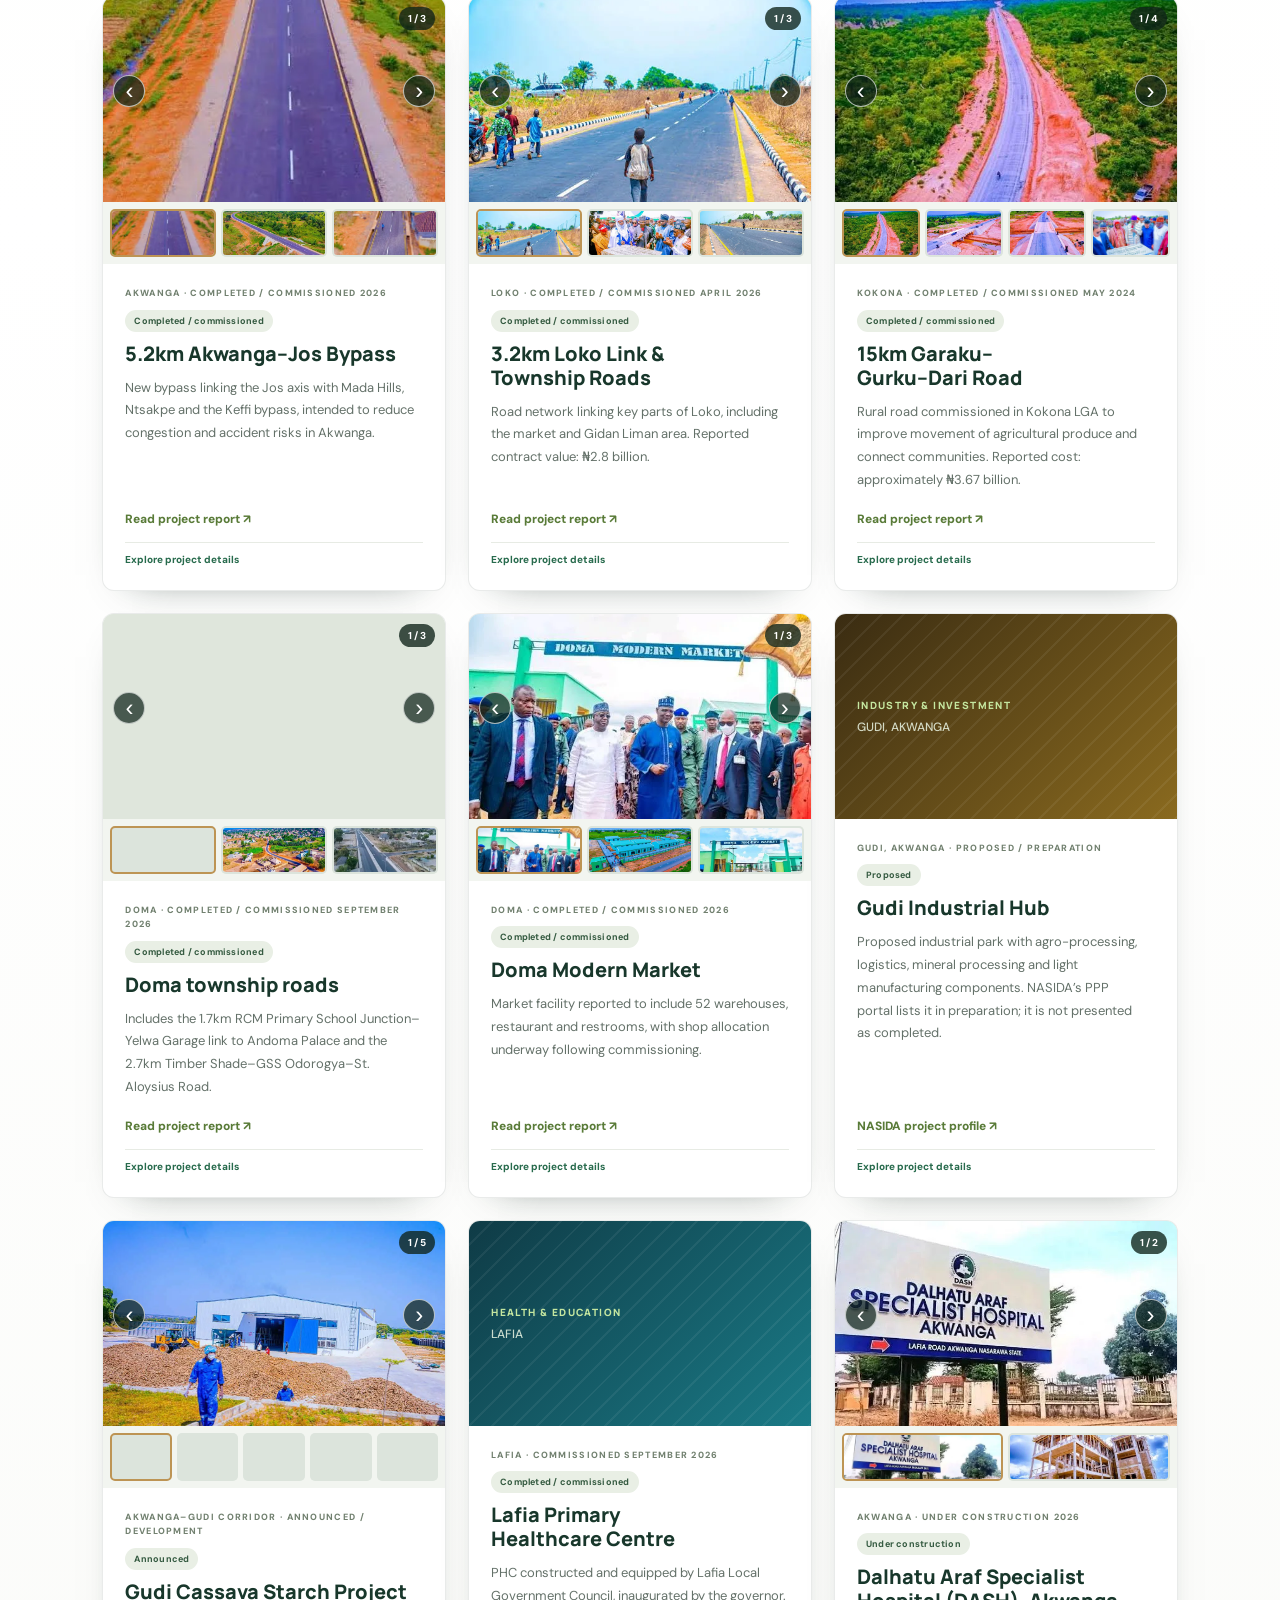
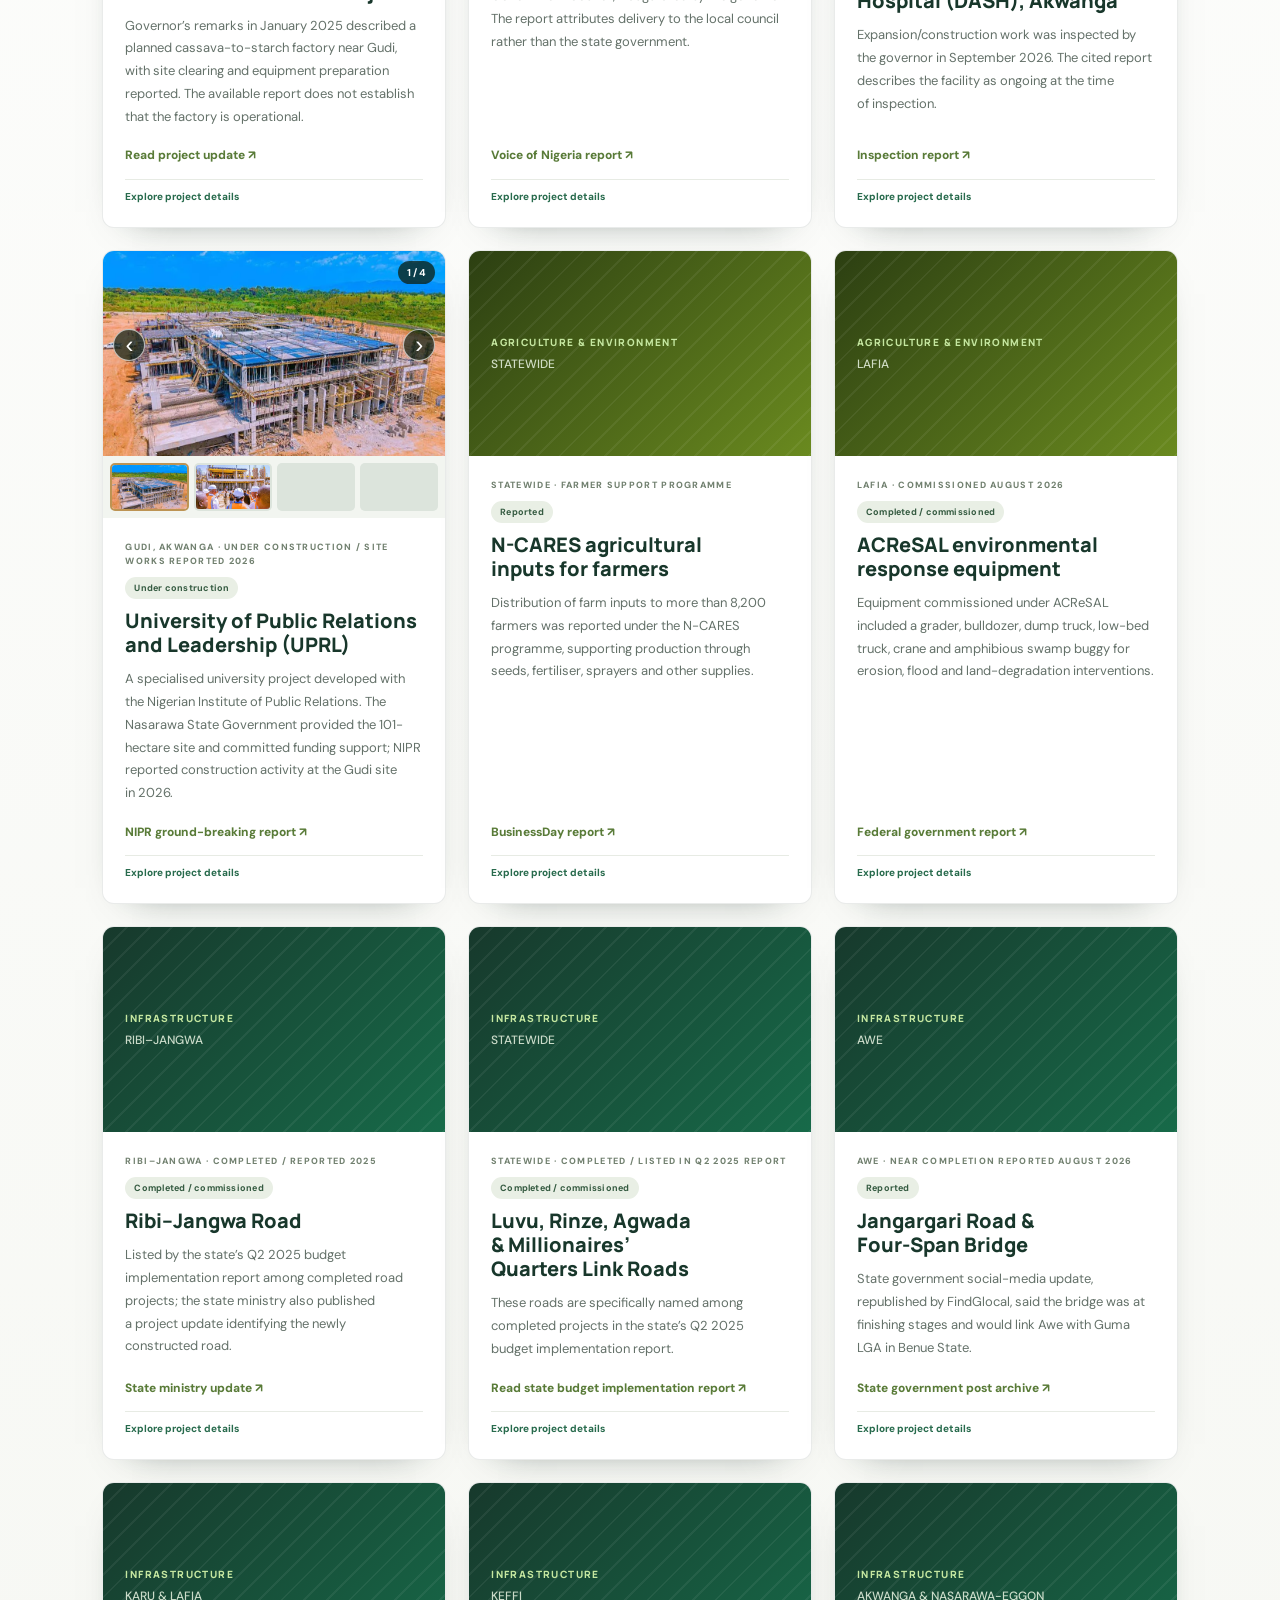
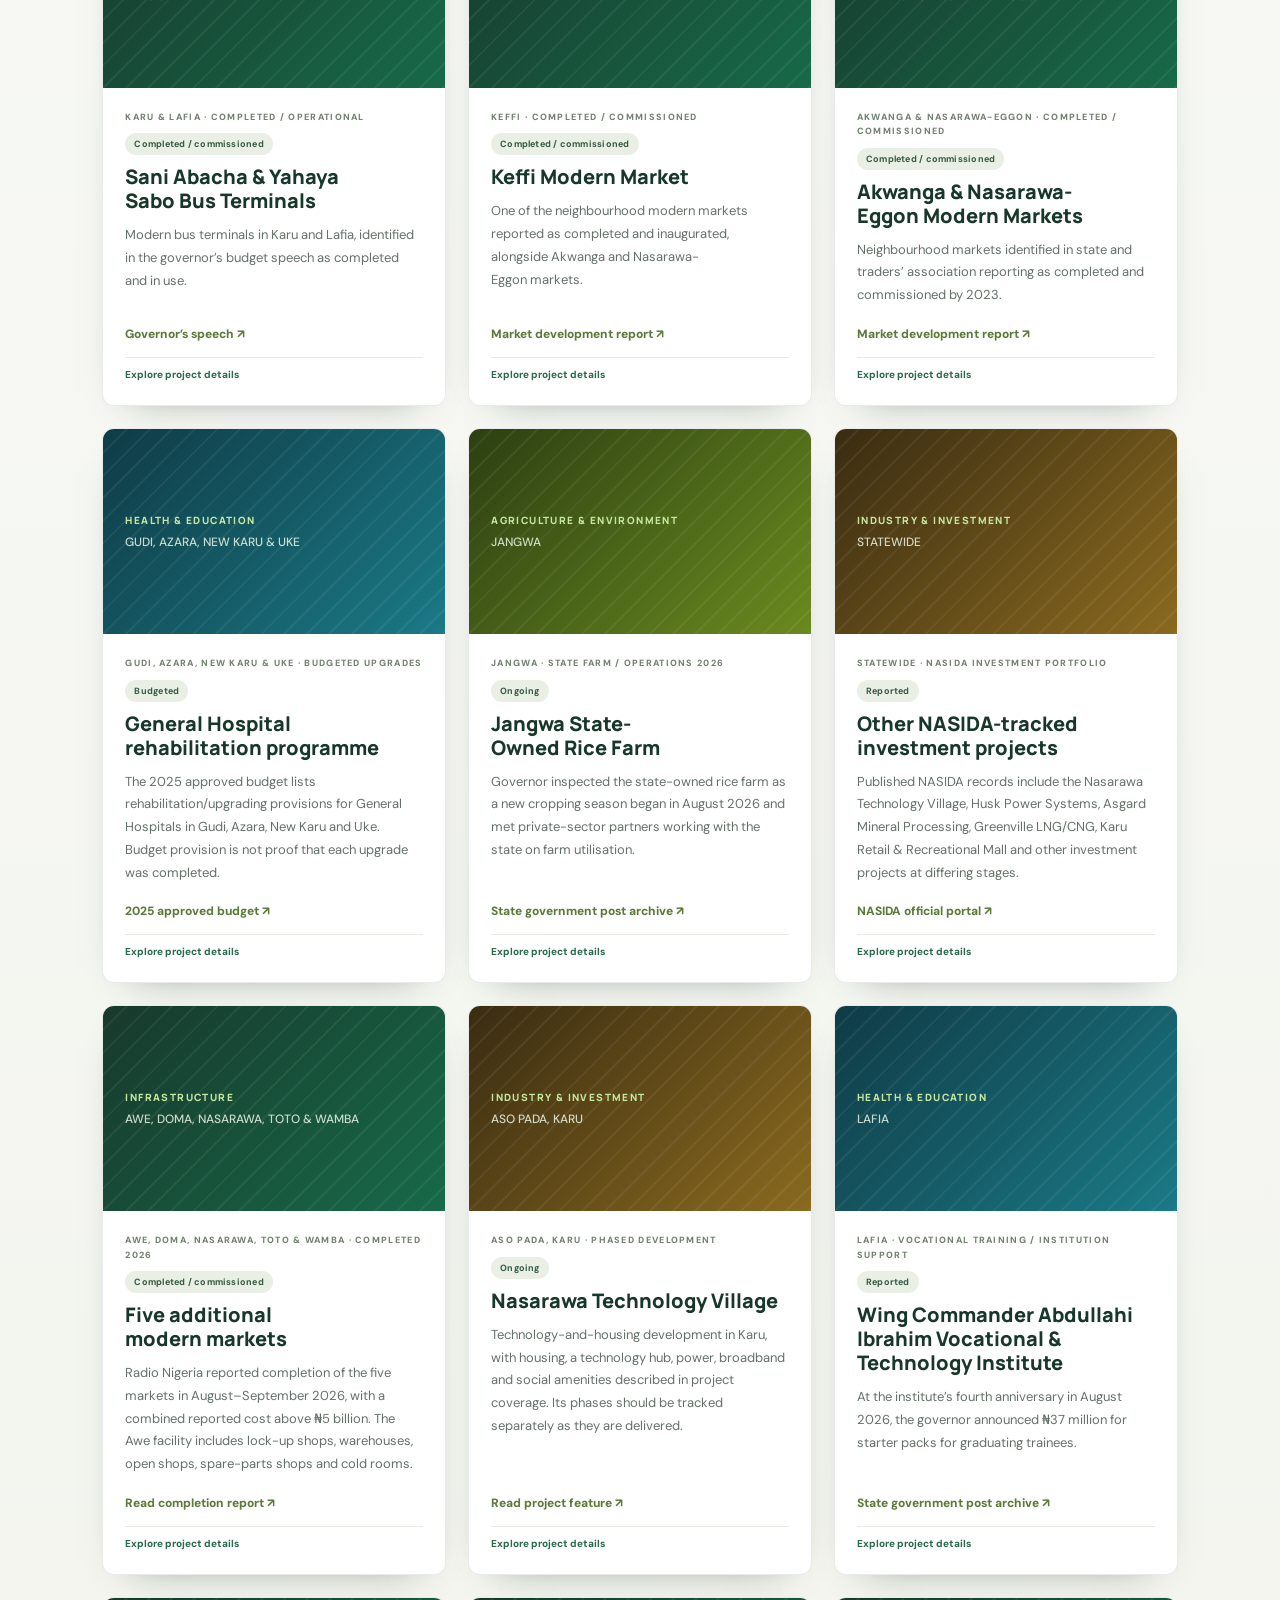
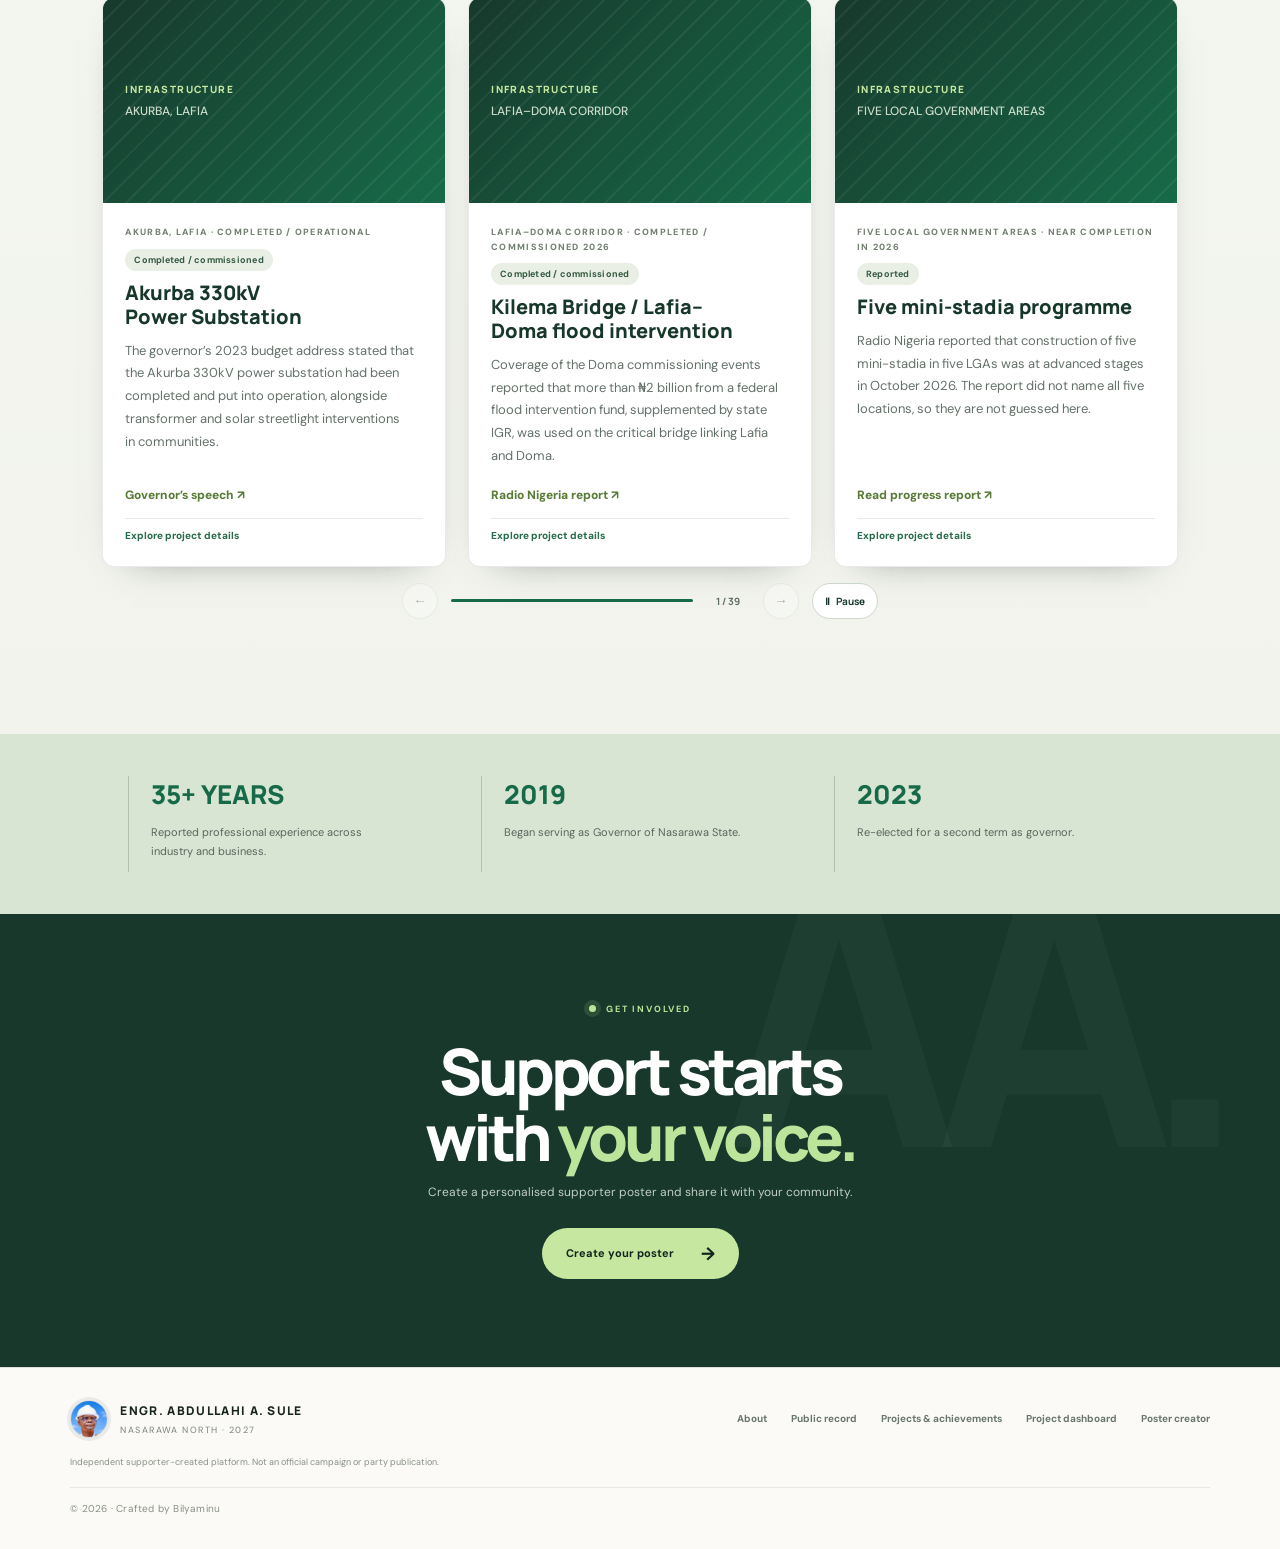
==== commit 283f701d: "Add project Dashboard" ====
--- a/index.html
+++ b/index.html
@@ -1,19 +1,19 @@
 <!DOCTYPE html>
 
 <html lang="en"><head>
-<meta charset="utf-8"/><script>try{var n=performance.getEntriesByType('navigation')[0];if(n&&n.type==='reload'&&!location.hash){history.scrollRestoration='manual';addEventListener('load',function(){scrollTo({top:0,left:0,behavior:'instant'})});addEventListener('pagehide',function(){history.scrollRestoration='auto'})}}catch(e){}</script><link href="favicon.png" rel="icon" sizes="64x64" type="image/png"/>
+<meta charset="utf-8"/><script>(function(){try{var nav=performance.getEntriesByType('navigation')[0];if(nav&&nav.type==='reload'){history.scrollRestoration='manual';window.addEventListener('pageshow',function(){requestAnimationFrame(function(){requestAnimationFrame(function(){window.scrollTo(0,0);});});},{once:true});}}catch(e){}})();</script><link href="favicon.png" rel="icon" sizes="64x64" type="image/png"/>
 <link href="candidate-logo.png" rel="apple-touch-icon"/>
 <meta content="width=device-width,initial-scale=1" name="viewport"/>
 <meta content="#10251d" name="theme-color"/><meta content="Engr. Abdullahi A. Sule is the APC candidate for Nasarawa North Senatorial District in 2027. See the record behind his bid: roads, flyovers, industry and public facilities across Nasarawa State." name="description"/>
 <meta property="og:type" content="website"><meta property="og:title" content="Engr. A.A. Sule | APC Candidate, Nasarawa North Senate 2027"><meta property="og:description" content="Engr. Abdullahi A. Sule is the APC candidate for Nasarawa North Senatorial District in 2027. See the record behind his bid: roads, flyovers, industry and public facilities across Nasarawa State."><meta property="og:image" content="candidate.jpg"><meta name="twitter:card" content="summary_large_image"><title>Engr. A.A. Sule | APC Candidate, Nasarawa North Senate 2027</title>
 <link href="https://fonts.googleapis.com" rel="preconnect"/><link crossorigin="" href="https://fonts.gstatic.com" rel="preconnect"/>
 <link href="https://fonts.googleapis.com/css2?family=DM+Sans:wght@400;500;600;700&amp;family=Manrope:wght@400;500;600;700;800&amp;display=swap" rel="stylesheet"/>
-<link href="css/site.css?v=20261121" rel="stylesheet"/><link href="css/modern.css?v=20261121" rel="stylesheet"/><link href="css/upgrade.css?v=20261121" rel="stylesheet"/><script defer src="js/site.js?v=20261121"></script><script defer src="js/projects.js?v=20261121"></script></head>
+<link href="css/site.css?v=20261122" rel="stylesheet"/><link href="css/modern.css?v=20261122" rel="stylesheet"/><link href="css/upgrade.css?v=20261122" rel="stylesheet"/><script defer src="js/site.js?v=20261122"></script><script defer src="js/projects.js?v=20261122"></script></head>
 <body><a class="skip-link" href="#main">Skip to content</a>
 <div class="topline"><i></i><i></i><i></i></div>
 <header class="header"><a class="brand" href="index.html"><img alt="Engr. Abdullahi A. Sule" class="brand-photo" src="candidate-logo.png"/><span><b>ENGR. ABDULLAHI A. SULE</b><small>NASARAWA NORTH · 2027</small></span></a>
 <button aria-expanded="false" aria-label="Open navigation" class="menu-toggle" aria-controls="site-nav">☰</button>
-<nav class="nav" id="site-nav" aria-label="Main"><a class="active" aria-current="page" href="index.html">Home</a><a href="about.html">About Engr. A.A. Sule</a><a href="#record">Public record</a><a href="#projects">Projects &amp; achievements</a><a class="nav-button" href="generate.html">Create support poster <span>↗</span></a></nav></header>
+<nav class="nav" id="site-nav" aria-label="Main"><a class="active" aria-current="page" href="index.html">Home</a><a href="about.html">About Engr. A.A. Sule</a><a href="#record">Public record</a><a href="#projects">Projects &amp; achievements</a><a href="project-dashboard.html">Project dashboard</a><a class="nav-button" href="generate.html">Create support poster <span>↗</span></a></nav></header>
 <main id="main">
 <section class="hero">
 <div class="hero-grid"></div><div class="hero-content"><div class="eyebrow"><span></span> APC SENATORIAL CANDIDATE · NASARAWA NORTH</div>
@@ -41,11 +41,27 @@
 </div><p class="source-note">These summaries describe reported initiatives and stated priorities; they are not an independent audit of project completion or impact.</p></section>
 <section class="projects-section section-pad" id="projects">
 <div class="section-head"><div><div class="eyebrow dark"><span></span> PROJECTS, PLACES &amp; PROGRESS</div><h2>Projects that<br/><em>move Nasarawa forward.</em></h2></div><p>A flagship-first showcase of major investments and public projects, followed by the wider project register. Explore project photographs, locations, progress and source records.</p></div>
+<section class="project-dashboard" aria-labelledby="dashboardTitle">
+  <div class="dashboard-heading"><div><span class="dashboard-kicker">LIVE PROJECT REGISTER</span><h3 id="dashboardTitle">Explore the project portfolio</h3><p>Interactive summary of the projects listed below. Counts update when the register is updated.</p></div><span class="dashboard-updated">Based on published project records</span></div>
+  <div class="dashboard-metrics">
+    <article class="dashboard-metric"><span>Total records</span><strong id="dashTotal">—</strong><small>Projects in this register</small></article>
+    <article class="dashboard-metric"><span>Completed / commissioned</span><strong id="dashCompleted">—</strong><small>Reported as delivered</small></article>
+    <article class="dashboard-metric"><span>Ongoing</span><strong id="dashOngoing">—</strong><small>Reported as in progress</small></article>
+    <article class="dashboard-metric"><span>Locations</span><strong id="dashLocations">—</strong><small>Distinct location labels</small></article>
+  </div>
+  <div class="dashboard-charts">
+    <div class="dashboard-chart"><h4>Projects by sector</h4><div id="dashSectors" class="dashboard-bars"></div></div>
+    <div class="dashboard-chart"><h4>Reported project status</h4><div id="dashStatuses" class="dashboard-statuses"></div></div>
+    <div class="dashboard-chart dashboard-locations"><h4>Locations appearing most often</h4><div id="dashLocationsList" class="dashboard-location-list"></div></div>
+  </div>
+  <p class="dashboard-disclaimer">Status labels are derived from the wording in each project record; they are not an independent verification or audit. Open the linked source report on an individual project for context.</p>
+</section>
+<div class="dashboard-cta"><div><strong>Explore the full project dashboard</strong><span>Filter the wider register by sector, reported status and all 13 LGAs.</span></div><a href="project-dashboard.html">Open interactive dashboard <b>↗</b></a></div>
 <div aria-label="Filter projects" class="project-filter" role="group"><button class="filter-btn active" aria-pressed="true" data-filter="all">All projects</button><button class="filter-btn" aria-pressed="false" data-filter="infrastructure">Infrastructure</button><button class="filter-btn" aria-pressed="false" data-filter="industry">Industry &amp; investment</button><button class="filter-btn" aria-pressed="false" data-filter="health">Health &amp; education</button><button class="filter-btn" aria-pressed="false" data-filter="agriculture">Agriculture &amp; environment</button></div>
 <div class="project-tools" aria-label="Search and refine the project register"><label class="project-search"><span class="sr-only">Search projects</span><svg aria-hidden="true" viewBox="0 0 24 24"><circle cx="11" cy="11" r="7"></circle><path d="m16 16 4 4"></path></svg><input id="projectSearch" type="search" placeholder="Search projects, sectors or locations…" autocomplete="off"></label><label class="sr-only" for="projectStatusFilter">Filter by project status</label><select id="projectStatusFilter"><option value="all">All statuses</option></select><label class="sr-only" for="projectLocationFilter">Filter by location</label><select id="projectLocationFilter"><option value="all">All locations</option></select><button class="project-reset" id="projectReset" type="button">Reset filters</button></div><p class="project-results" id="projectResults" role="status" aria-live="polite"></p><p class="project-scroll-hint" id="projectStatus">On mobile, swipe across the project cards to explore the register.</p>
 <div class="projects-grid">
 <article class="project-card" data-category="infrastructure"><div class="project-photo no-photo" role="img" aria-label="Project photo can be added with the photo manager"><span>ADD YOUR PROJECT PHOTO</span><small>Use the project photo manager to add a local image</small></div><div class="project-body"><span class="project-meta">LAFIA · COMPLETED / COMMISSIONED 2025</span><h3>Asiwaju Bola Ahmed Tinubu Interchange</h3><p>The one-kilometre Lafia flyover and underpass, commissioned by President Bola Ahmed Tinubu in June 2025. The state government reported a project cost above ₦16 billion.</p><a href="https://fmino.gov.ng/president-tinubu-inaugurates-multi-billion-lafia-flyover-underpass/" rel="noopener" target="_blank">Project report ↗</a></div></article>
-<article class="project-card" data-category="infrastructure"><div class="project-photo no-photo" role="img" aria-label="Project photo can be added with the photo manager"><span>ADD YOUR PROJECT PHOTO</span><small>Use the project photo manager to add a local image</small></div><div class="project-body"><span class="project-meta">LAFIA · COMPLETED / COMMISSIONED 2025</span><h3>New Nasarawa State Secretariat Complex</h3><p>A modern secretariat complex on Shendam Road, Lafia, announced in 2020 at an estimated ₦14.7 billion to bring ministries, departments and agencies together in one location. It was built in phases and commissioned by President Bola Ahmed Tinubu in 2025, alongside the Lafia flyover and interchange.</p><a href="https://statehouse.gov.ng/thank-you-for-your-trust-i-will-not-fail-you-president-tinubu-says-in-nasarawa/" rel="noopener" target="_blank">State House report ↗</a></div></article>
+<article class="project-card" data-category="infrastructure"><div class="project-photo no-photo" role="img" aria-label="Project photo can be added with the photo manager"><span>ADD YOUR PROJECT PHOTO</span><small>Use the project photo manager to add a local image</small></div><div class="project-body"><span class="project-meta">LAFIA · COMPLETED / COMMISSIONED 2025</span><h3>New Nasarawa State Secretariat Complex</h3><p>The New Nasarawa State Secretariat Complex is located along Shendam Road, Lafia. President Bola Ahmed Tinubu commissioned the complex on 25 June 2025. A State House report in October 2026 described the completed complex as housing several state ministries and being powered by a 1-megawatt solar farm. The project register records the public reporting; it does not independently audit costs or delivery.</p><a href="https://statehouse.gov.ng/governor-sule-tinubus-economic-reforms-boost-nasarawas-monthly-allocation-from-%E2%82%A64-5bn-to-%E2%82%A616bn/" rel="noopener" target="_blank">State House report ↗</a></div></article>
 <article class="project-card" data-category="infrastructure"><div class="project-photo no-photo" role="img" aria-label="Project photo can be added with the photo manager"><span>ADD YOUR PROJECT PHOTO</span><small>Use the project photo manager to add a local image</small></div><div class="project-body"><span class="project-meta">LAFIA · COMPLETED / COMMISSIONED 2025</span><h3>5km Shendam Road dualisation</h3><p>Dualised urban road inaugurated alongside the Lafia interchange and the new State Secretariat complex.</p><a href="https://nannews.ng/president-tinubu-inaugurates-multi-billion-lafia-flyover-underpass/" rel="noopener" target="_blank">Commissioning report ↗</a></div></article>
 <article class="project-card" data-category="infrastructure"><div class="project-photo no-photo" role="img" aria-label="Project photo can be added with the photo manager"><span>ADD YOUR PROJECT PHOTO</span><small>Use the project photo manager to add a local image</small></div><div class="project-body"><span class="project-meta">KADUNA · NEW FACILITY REPORTED · DATE TO VERIFY</span><h3>Nasarawa State Liaison Office, Kaduna (New Facility)</h3><p>Added to the project register following the latest project update. Earlier Nasarawa State budget records list a liaison office in Kaduna, but the public records reviewed do not establish the construction or commissioning date of the newer facility. The current facility’s scope and delivery date should be confirmed against an official announcement.</p><a href="https://s3.eu-west-2.amazonaws.com/openstates.ng.storage/documents/dataset_Nasarawa_2017_Approved_Budget.pdf" rel="noopener" target="_blank">Historical Kaduna liaison-office budget record ↗</a></div></article>
 <article class="project-card" data-category="infrastructure"><div class="project-photo no-photo" role="img" aria-label="Project photo can be added with the photo manager"><span>ADD YOUR PROJECT PHOTO</span><small>Use the project photo manager to add a local image</small></div><div class="project-body"><span class="project-meta">AKWANGA · COMPLETED / COMMISSIONED 2026</span><h3>5.2km Akwanga–Jos Bypass</h3><p>New bypass linking the Jos axis with Mada Hills, Ntsakpe and the Keffi bypass, intended to reduce congestion and accident risks in Akwanga.</p><a href="https://punchng.com/nasarawa-gov-opens-5-2km-akwanga-jos-bypass-to-ease-traffic/" rel="noopener" target="_blank">Read project report ↗</a></div></article>
@@ -87,5 +103,5 @@
 <section class="numbers-band"><div><span>35+ YEARS</span><p>Reported professional experience across industry and business.</p></div><div><span>2019</span><p>Began serving as Governor of Nasarawa State.</p></div><div><span>2023</span><p>Re-elected for a second term as governor.</p></div></section>
 <section class="cta-section"><div class="cta-watermark">AA.</div><div class="eyebrow"><span></span> GET INVOLVED</div><h2>Support starts<br/>with <em>your voice.</em></h2><p>Create a personalised supporter poster and share it with your community.</p><a class="btn btn-lime" href="generate.html">Create your poster <b>→</b></a></section>
 </main>
-<footer class="footer"><a class="brand footer-brand" href="index.html"><img alt="Engr. Abdullahi A. Sule" class="brand-photo" src="candidate-logo.png"/><span><b>ENGR. ABDULLAHI A. SULE</b><small>NASARAWA NORTH · 2027</small></span></a><div class="footer-links"><a href="about.html">About</a><a href="#record">Public record</a><a href="#projects">Projects &amp; achievements</a><a href="generate.html">Poster creator</a></div><p>Independent supporter-created platform. Not an official campaign or party publication.</p><small>© 2026 · Crafted by Bilyaminu</small></footer>
+<footer class="footer"><a class="brand footer-brand" href="index.html"><img alt="Engr. Abdullahi A. Sule" class="brand-photo" src="candidate-logo.png"/><span><b>ENGR. ABDULLAHI A. SULE</b><small>NASARAWA NORTH · 2027</small></span></a><div class="footer-links"><a href="about.html">About</a><a href="#record">Public record</a><a href="#projects">Projects &amp; achievements</a><a href="project-dashboard.html">Project dashboard</a><a href="generate.html">Poster creator</a></div><p>Independent supporter-created platform. Not an official campaign or party publication.</p><small>© 2026 · Crafted by Bilyaminu</small></footer>
 </body></html>
--- a/css/upgrade.css
+++ b/css/upgrade.css
@@ -264,3 +264,38 @@
 @media(max-width:980px){.project-card.project-flagship{grid-column:span 2}}
 @media(max-width:620px){.project-card.project-flagship{grid-column:auto}.project-card.project-flagship .project-photo{height:145px}.proj-autoplay{padding:0 9px}.proj-autoplay span{display:none}}
 @media(prefers-reduced-motion:reduce){.projects-grid{scroll-behavior:auto}}
+
+
+/* Interactive project portfolio dashboard */
+.project-dashboard{margin:30px 0 34px;padding:clamp(20px,3vw,34px);border:1px solid rgba(24,55,42,.13);border-radius:22px;background:linear-gradient(145deg,#f6f8f4,#fff);box-shadow:0 14px 40px rgba(20,40,30,.06)}
+.dashboard-heading{display:flex;justify-content:space-between;align-items:flex-start;gap:18px;margin-bottom:22px}
+.dashboard-kicker{display:block;color:#39785c;font-size:.7rem;font-weight:800;letter-spacing:.16em;margin-bottom:8px}
+.dashboard-heading h3{margin:0 0 7px;font-size:clamp(1.3rem,2.4vw,1.8rem);color:#18382a}
+.dashboard-heading p{margin:0;color:#647269;font-size:.9rem}
+.dashboard-updated{white-space:nowrap;border:1px solid #dce6dd;background:#fff;border-radius:999px;padding:8px 12px;color:#5e6e63;font-size:.72rem;font-weight:700}
+.dashboard-metrics{display:grid;grid-template-columns:repeat(4,minmax(0,1fr));gap:12px}
+.dashboard-metric{min-width:0;padding:17px;border-radius:15px;background:#fff;border:1px solid #e5ebe5}
+.dashboard-metric span{display:block;color:#66756b;font-size:.75rem;font-weight:700;line-height:1.4}
+.dashboard-metric strong{display:block;margin:7px 0 2px;color:#163b2a;font-size:clamp(1.7rem,3vw,2.25rem);line-height:1;font-variant-numeric:tabular-nums}
+.dashboard-metric small{color:#89948c;font-size:.68rem}
+.dashboard-charts{display:grid;grid-template-columns:1fr 1fr;gap:14px;margin-top:14px}
+.dashboard-chart{min-width:0;padding:19px;border-radius:15px;background:#fff;border:1px solid #e5ebe5}
+.dashboard-chart h4{margin:0 0 16px;color:#263b2e;font-size:.92rem}
+.dashboard-locations{grid-column:1/-1}
+.dashboard-bars{display:grid;gap:12px}
+.dashboard-bar-row{display:block;width:100%;padding:0;border:0;background:none;text-align:left;cursor:pointer;color:inherit}
+.dashboard-bar-top{display:flex;justify-content:space-between;gap:12px;margin-bottom:6px;font-size:.78rem}
+.dashboard-bar-top span{color:#526258}
+.dashboard-bar-top strong{color:#183c2b;font-variant-numeric:tabular-nums}
+.dashboard-track{display:block;height:8px;border-radius:20px;background:#edf1ed;overflow:hidden}
+.dashboard-track i{display:block;height:100%;border-radius:20px;background:linear-gradient(90deg,#2e7653,#91b77a);transition:width .35s ease}
+.dashboard-bar-row:hover .dashboard-bar-top span,.dashboard-location-row:hover span{text-decoration:underline}
+.dashboard-statuses{display:grid;gap:12px}
+.dashboard-location-list{display:grid;grid-template-columns:repeat(3,minmax(0,1fr));gap:8px}
+.dashboard-location-row{display:flex;justify-content:space-between;align-items:center;gap:8px;min-width:0;padding:11px 12px;border:1px solid #e7ece7;border-radius:10px;background:#fbfcfa;text-align:left;cursor:pointer;color:#526258;font-size:.76rem}
+.dashboard-location-row span{overflow:hidden;text-overflow:ellipsis;white-space:nowrap}
+.dashboard-location-row strong{color:#1e5739;font-variant-numeric:tabular-nums}
+.dashboard-disclaimer{margin:16px 0 0;color:#7b877e;font-size:.72rem;line-height:1.55}
+@media(max-width:760px){.dashboard-heading{display:block}.dashboard-updated{display:inline-block;margin-top:12px}.dashboard-metrics{grid-template-columns:repeat(2,minmax(0,1fr))}.dashboard-charts{grid-template-columns:1fr}.dashboard-locations{grid-column:auto}.dashboard-location-list{grid-template-columns:repeat(2,minmax(0,1fr))}}
+@media(max-width:420px){.project-dashboard{padding:16px;border-radius:16px}.dashboard-metric{padding:13px}.dashboard-location-list{grid-template-columns:1fr}}
+.dashboard-cta{display:flex;align-items:center;justify-content:space-between;gap:20px;margin:22px 0 30px;padding:20px 22px;border:1px solid #dfe6dc;border-radius:16px;background:#eef2e9}.dashboard-cta strong,.dashboard-cta span{display:block}.dashboard-cta strong{color:#183326;font:800 14px Manrope,sans-serif}.dashboard-cta span{margin-top:5px;color:#718074;font-size:10px}.dashboard-cta>a{display:inline-flex;align-items:center;gap:12px;padding:12px 17px;border-radius:99px;background:#183b2a;color:#fff;text-decoration:none;font:700 10px 'DM Sans',sans-serif;white-space:nowrap}.dashboard-cta>a:hover{background:#286b4d}@media(max-width:620px){.dashboard-cta{align-items:flex-start;flex-direction:column}.dashboard-cta>a{white-space:normal}}
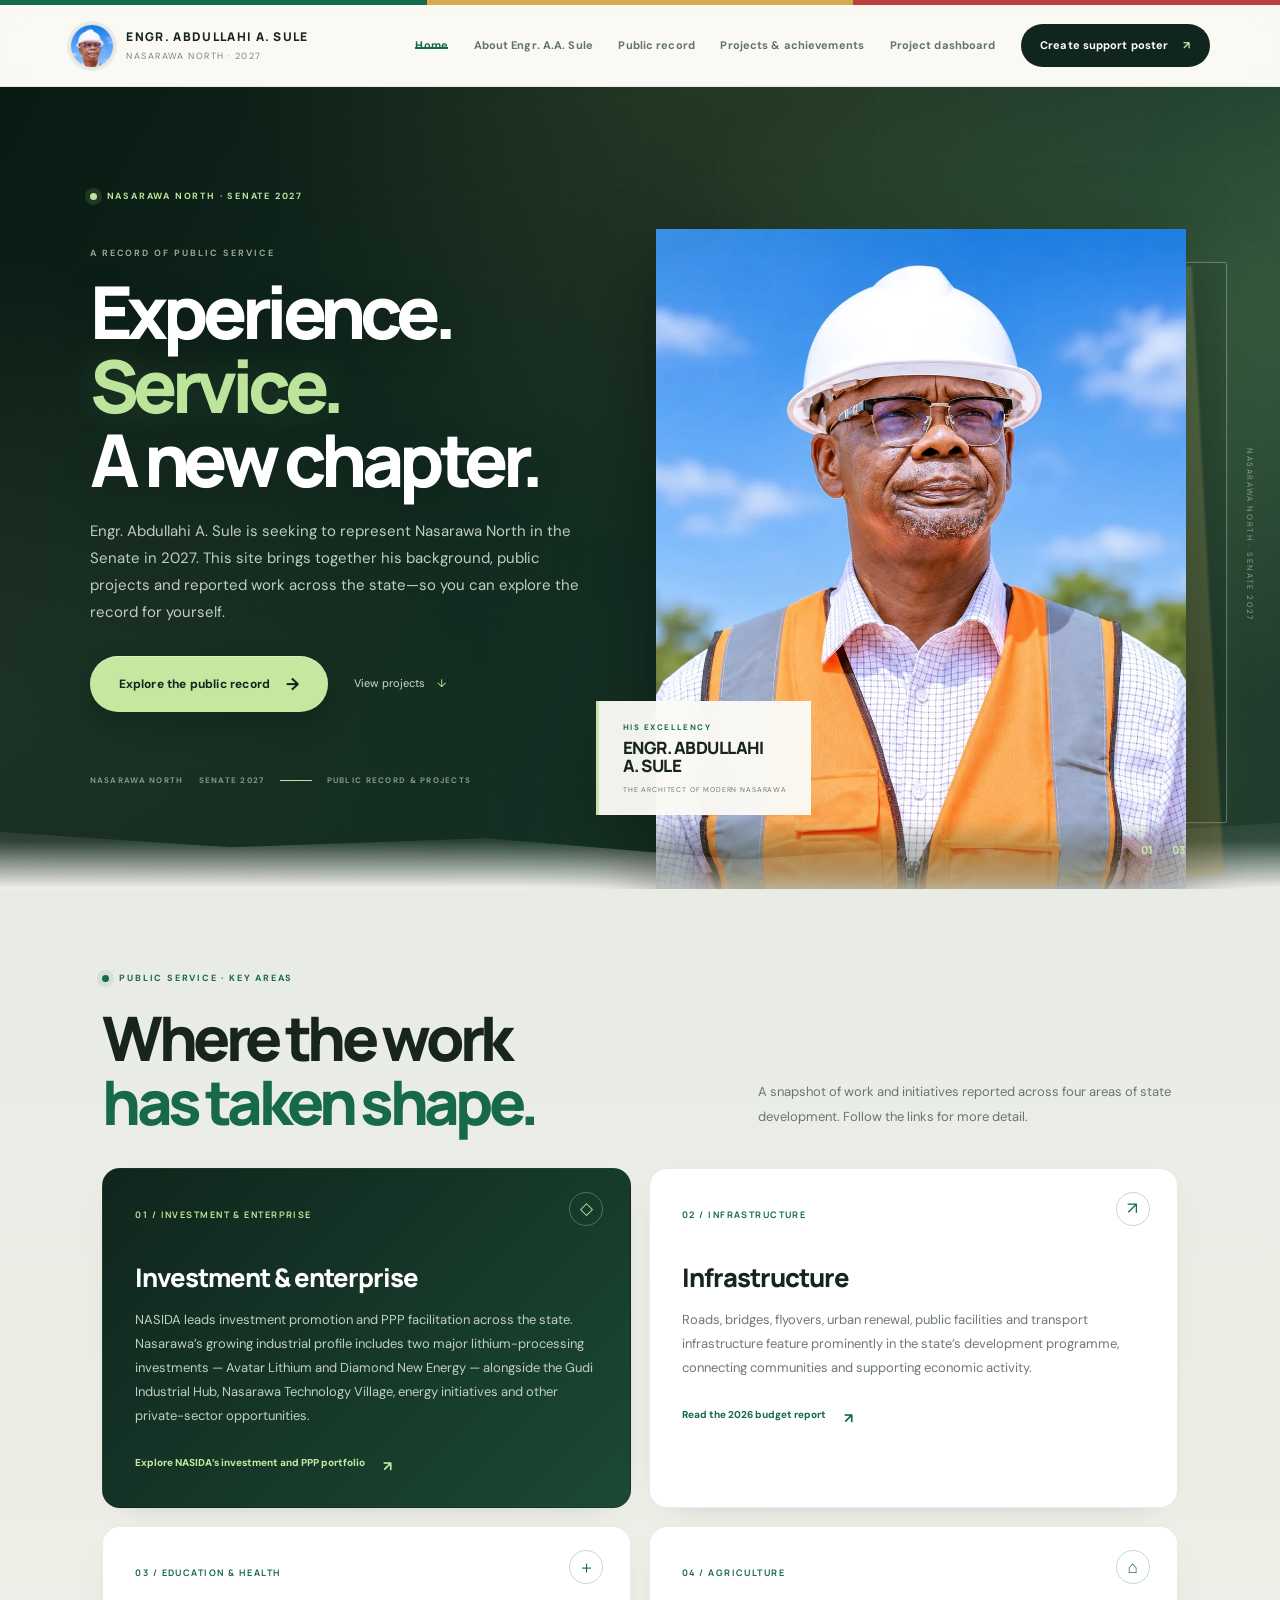
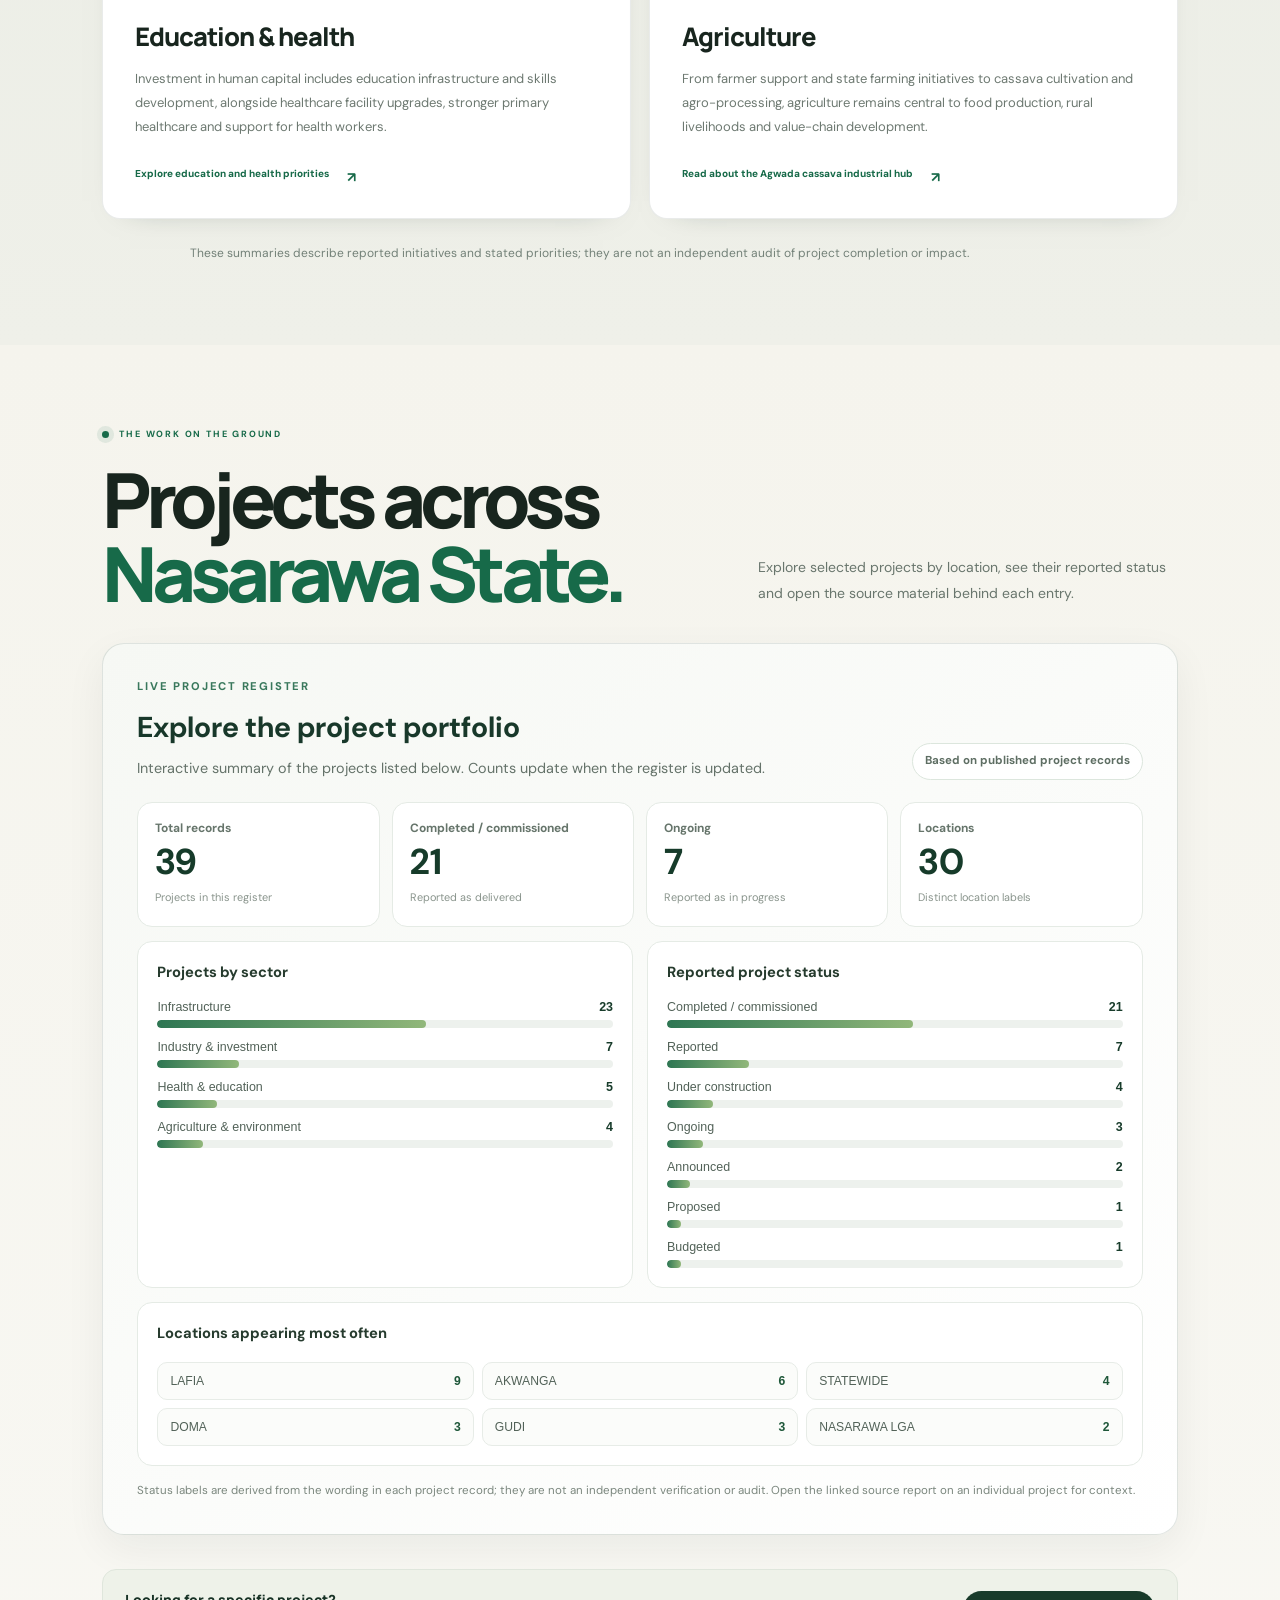
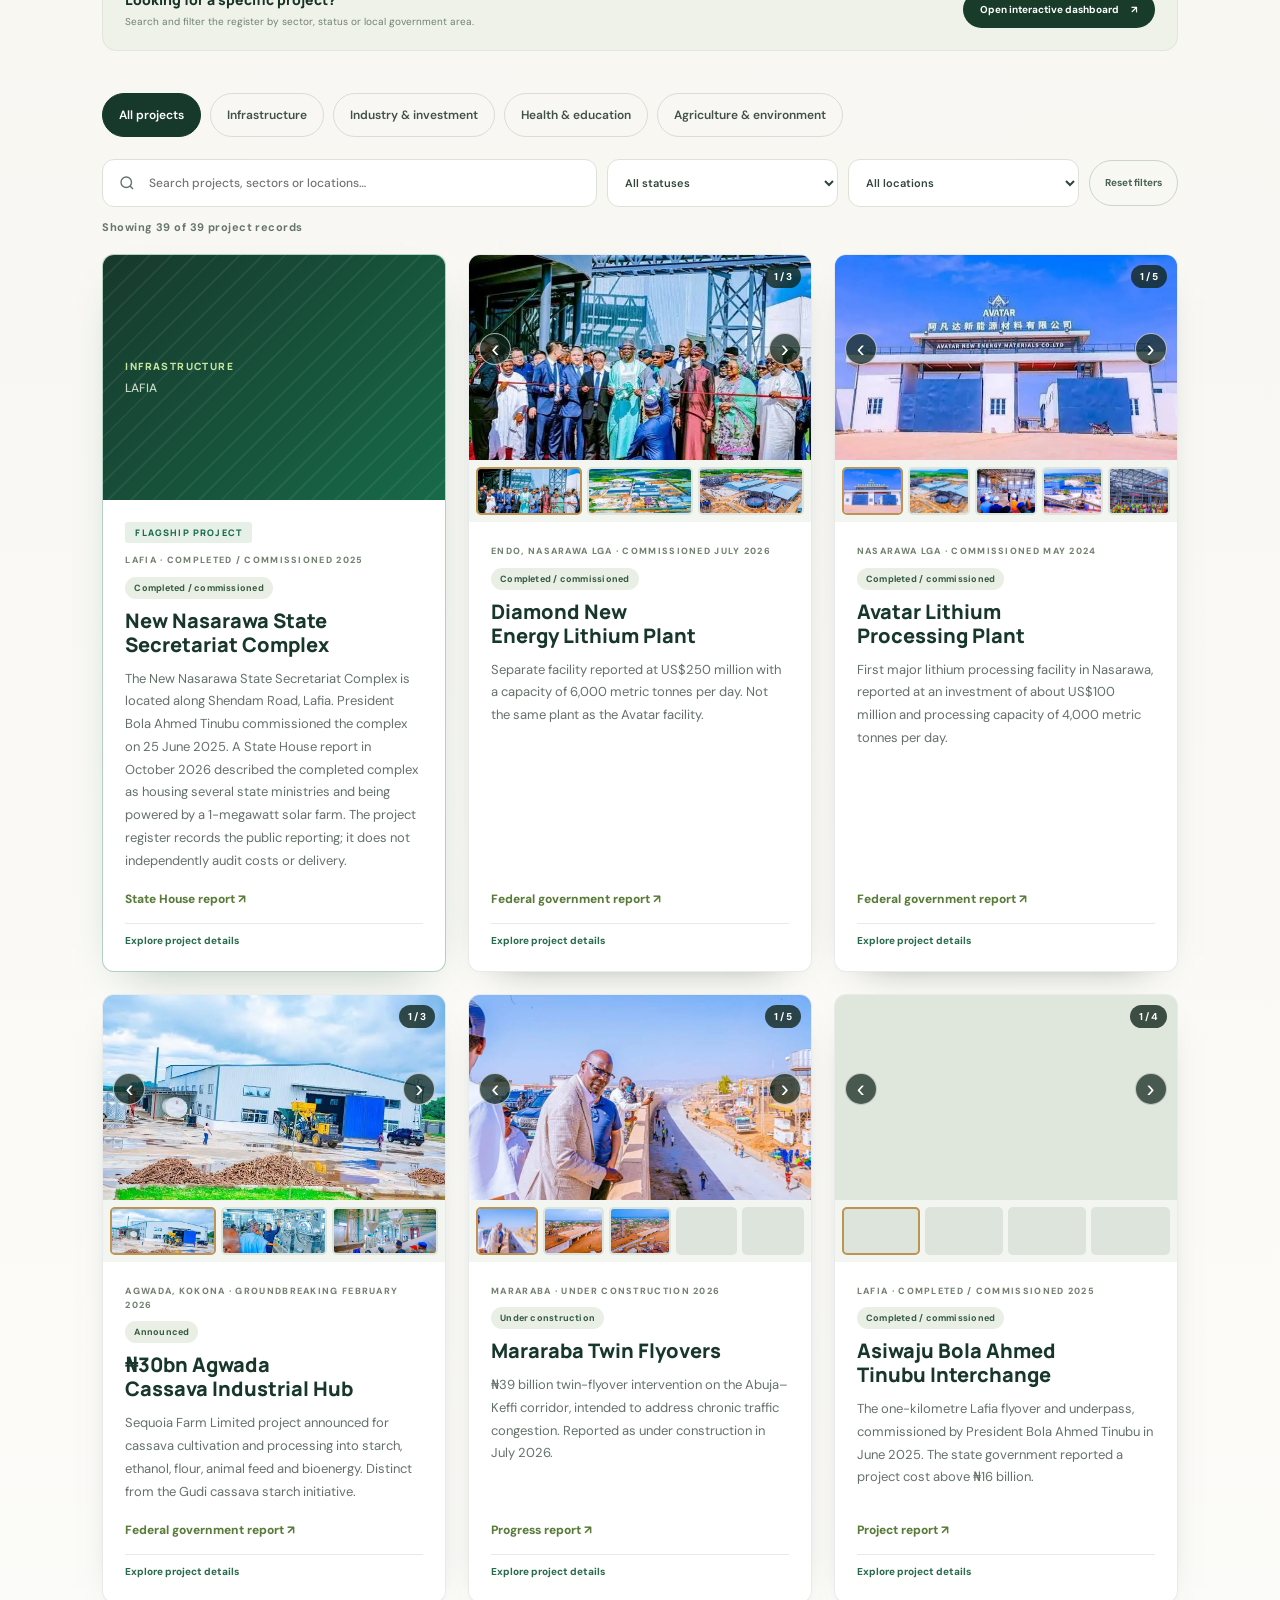
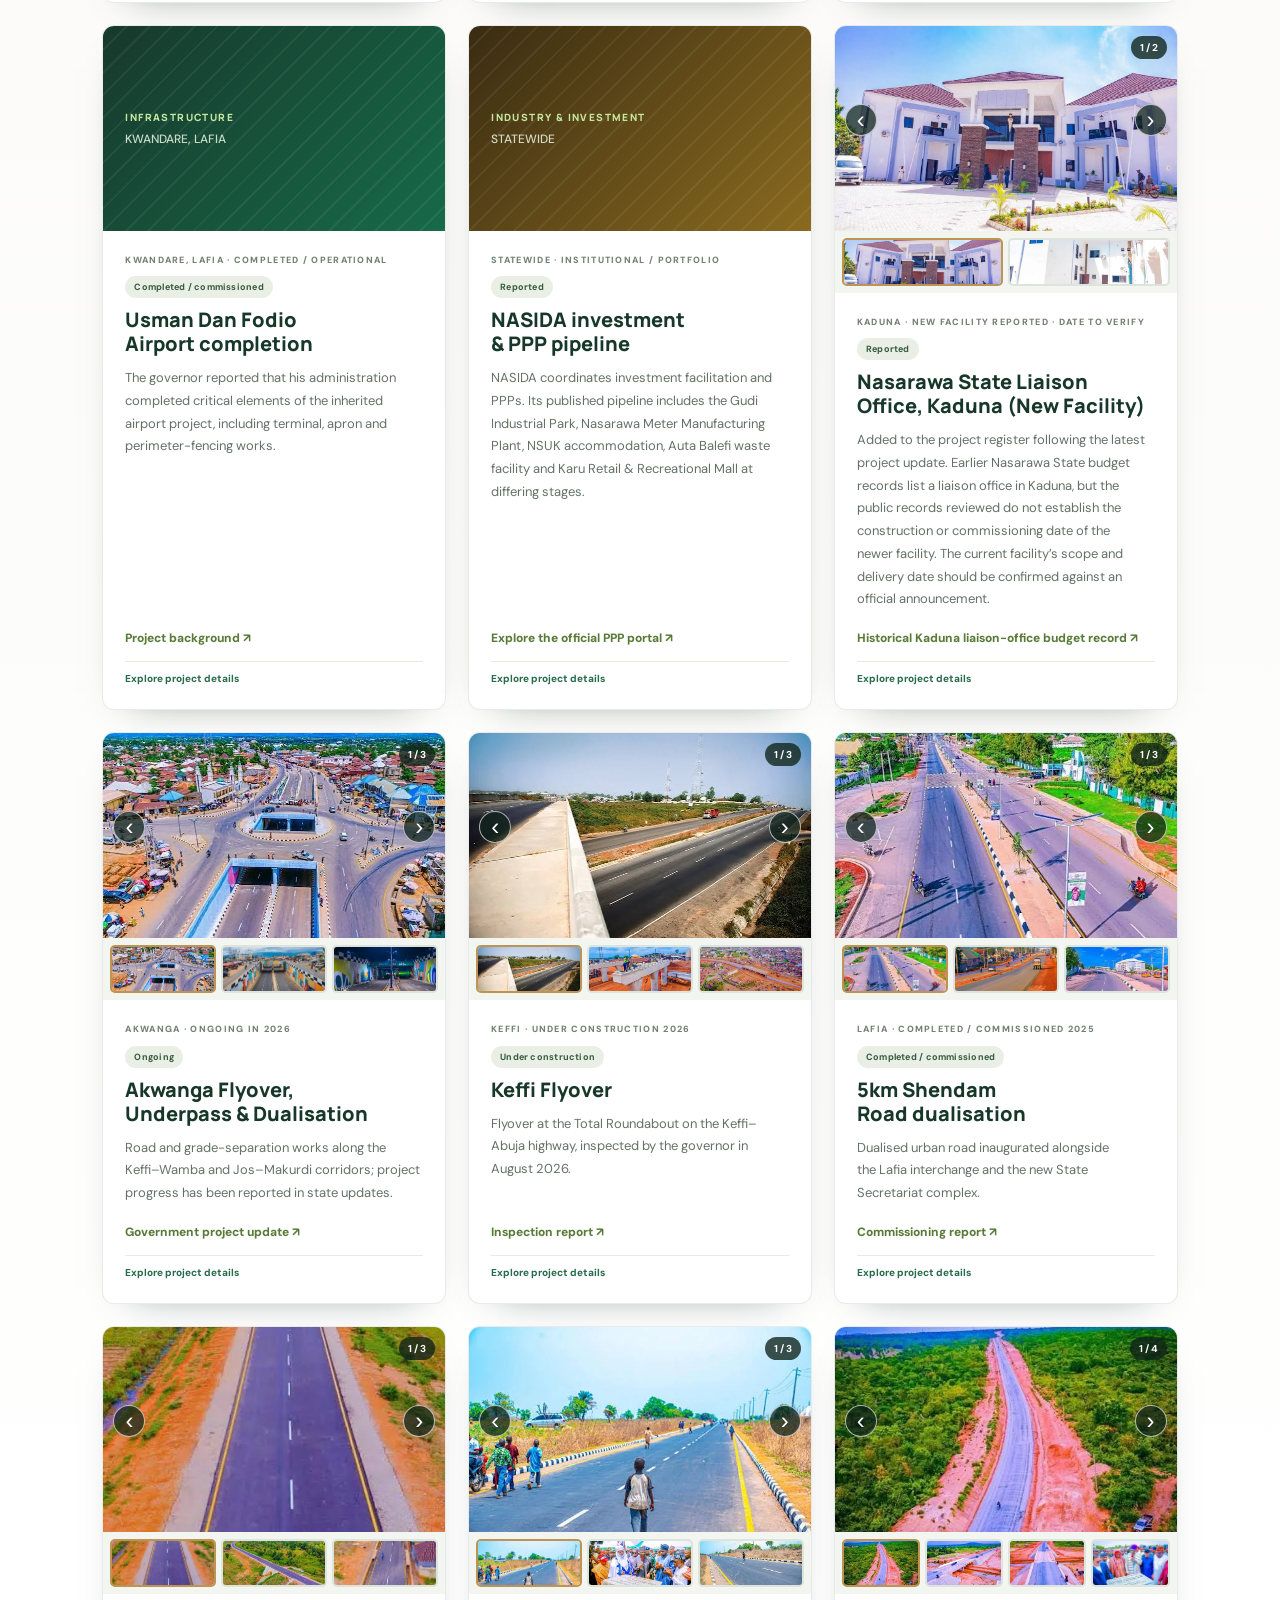
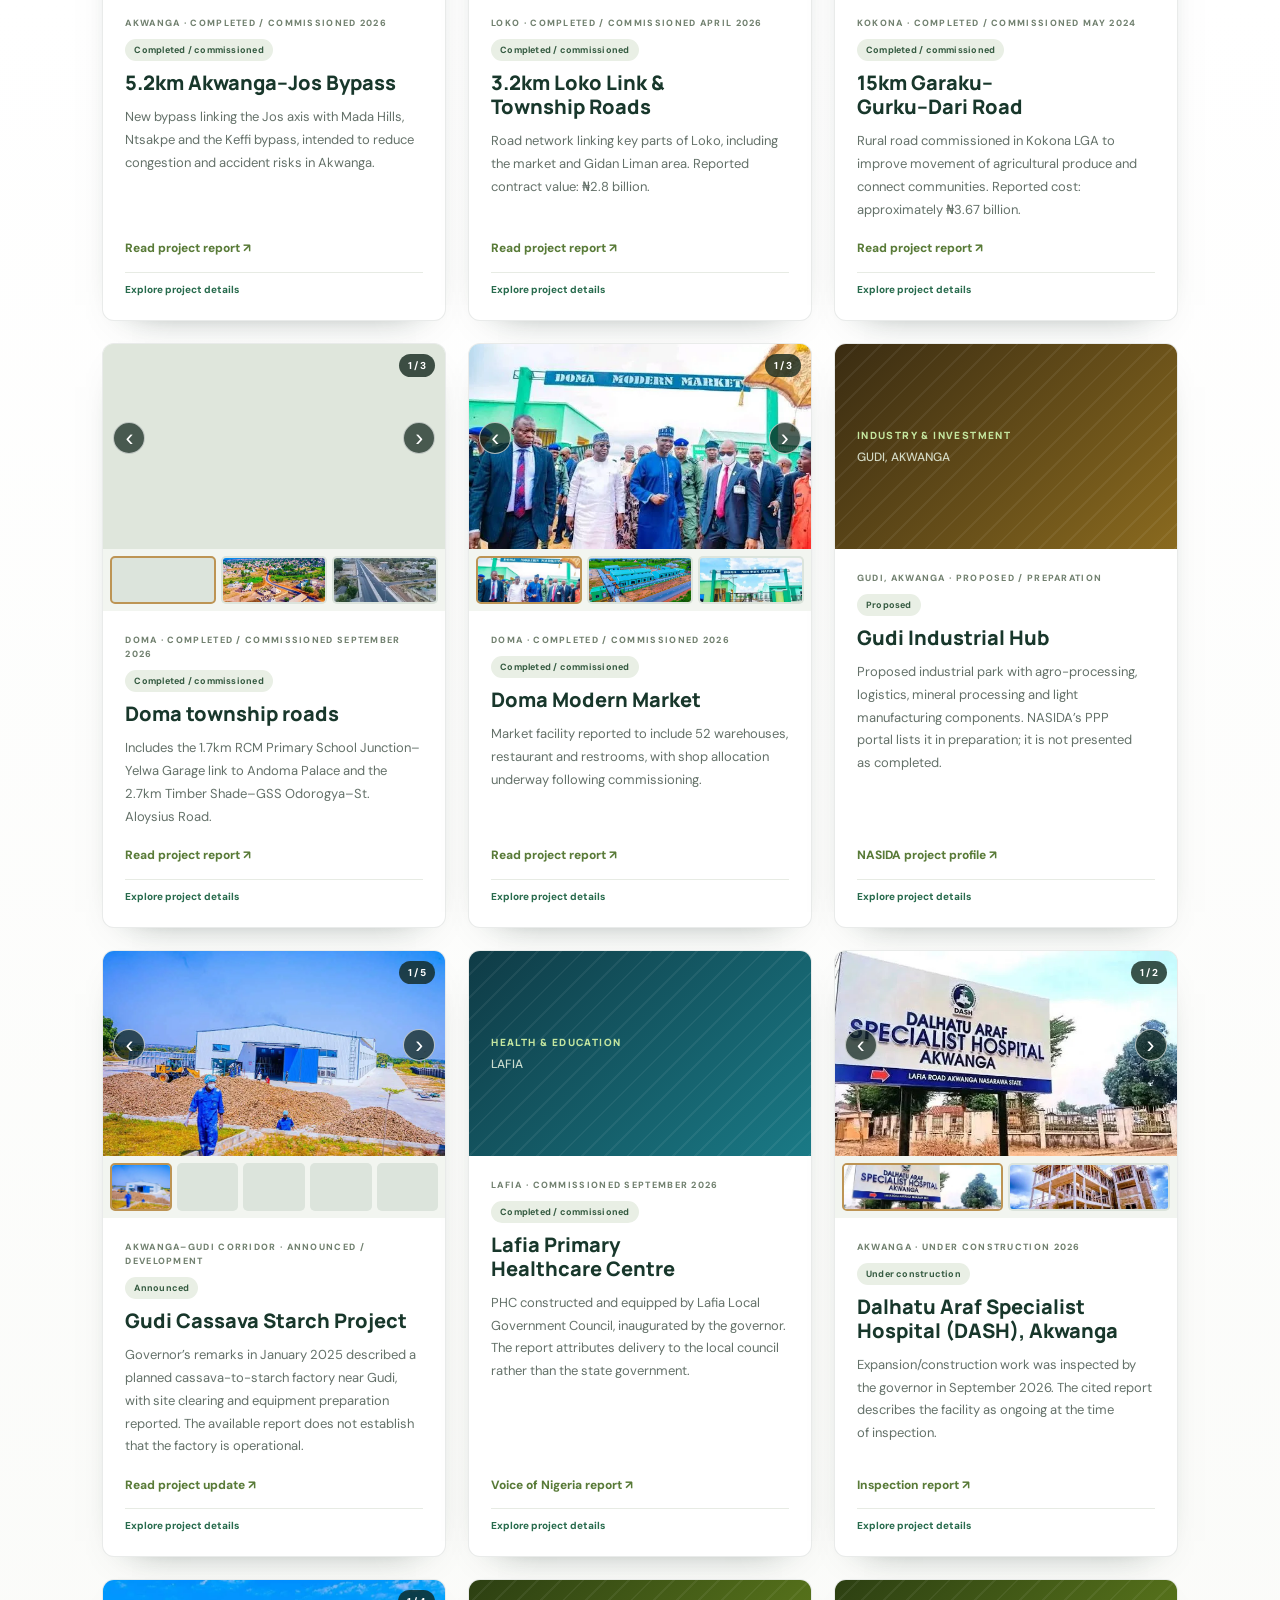
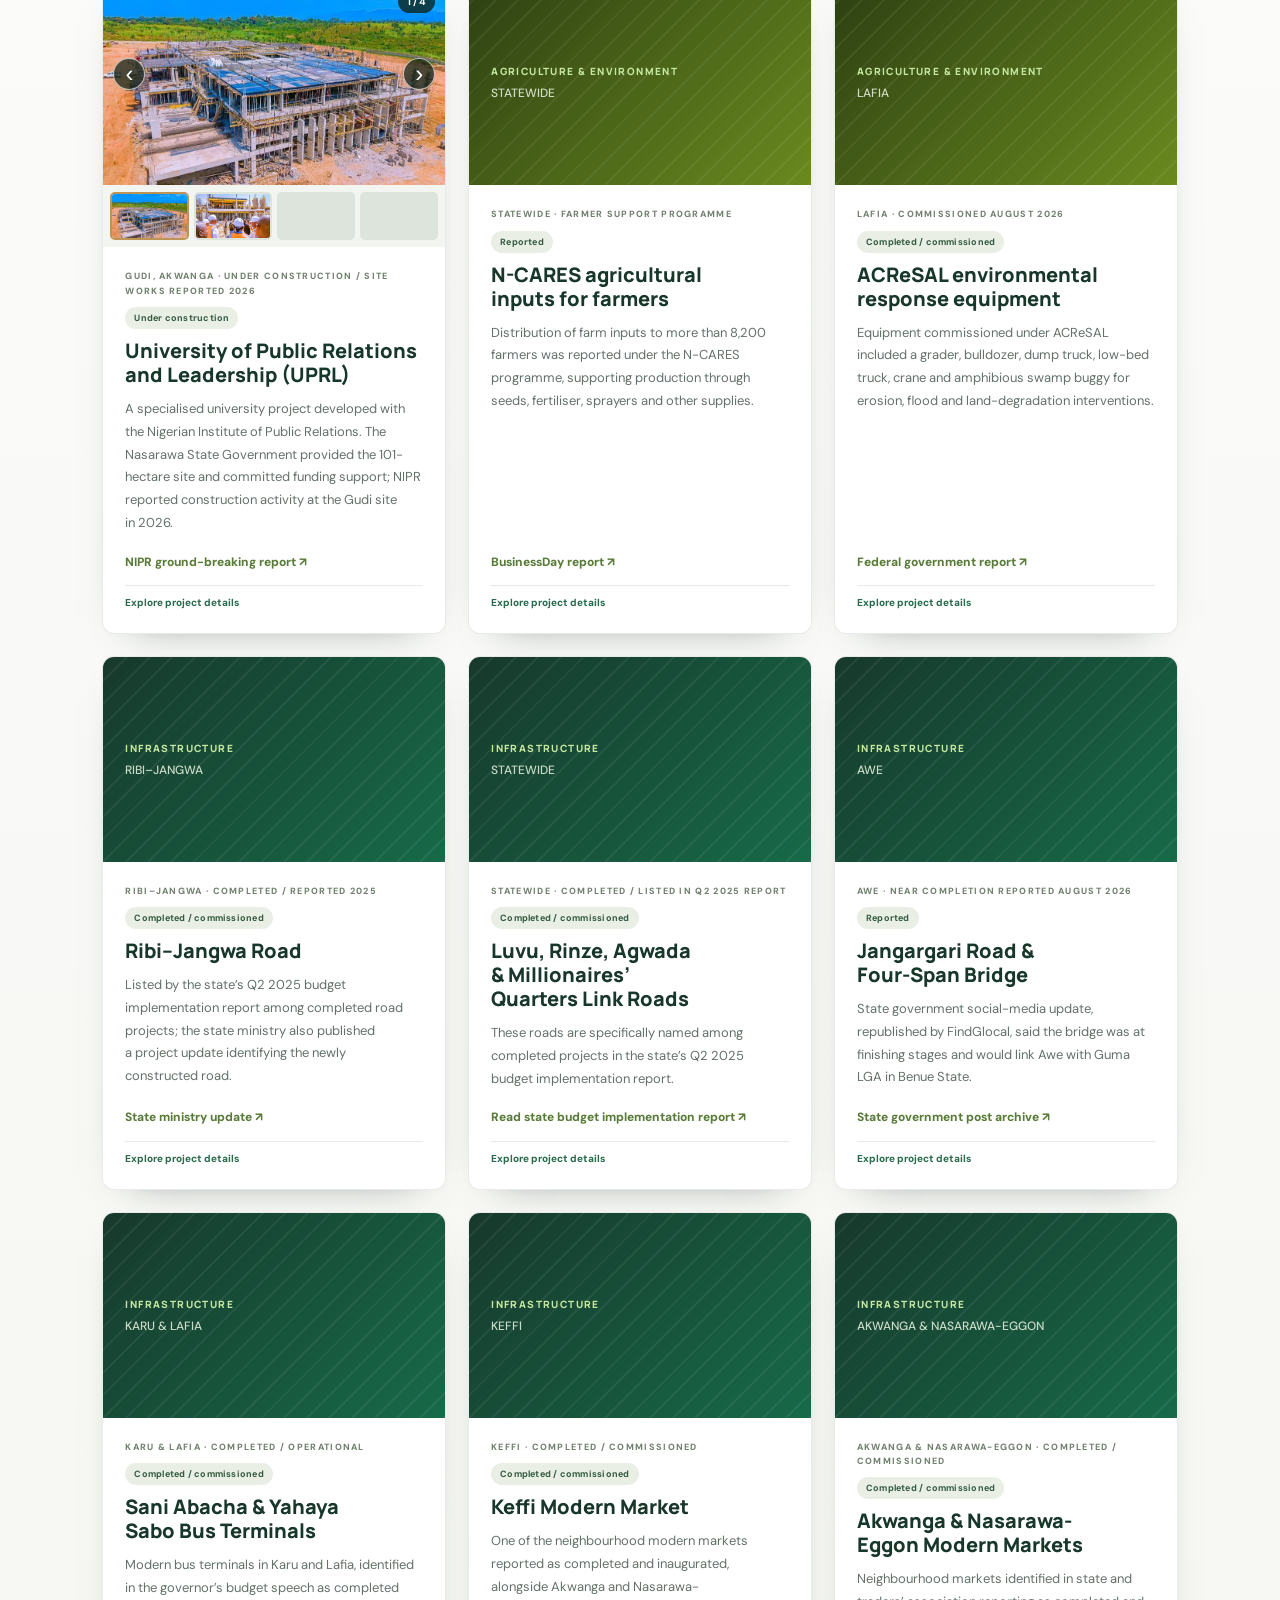
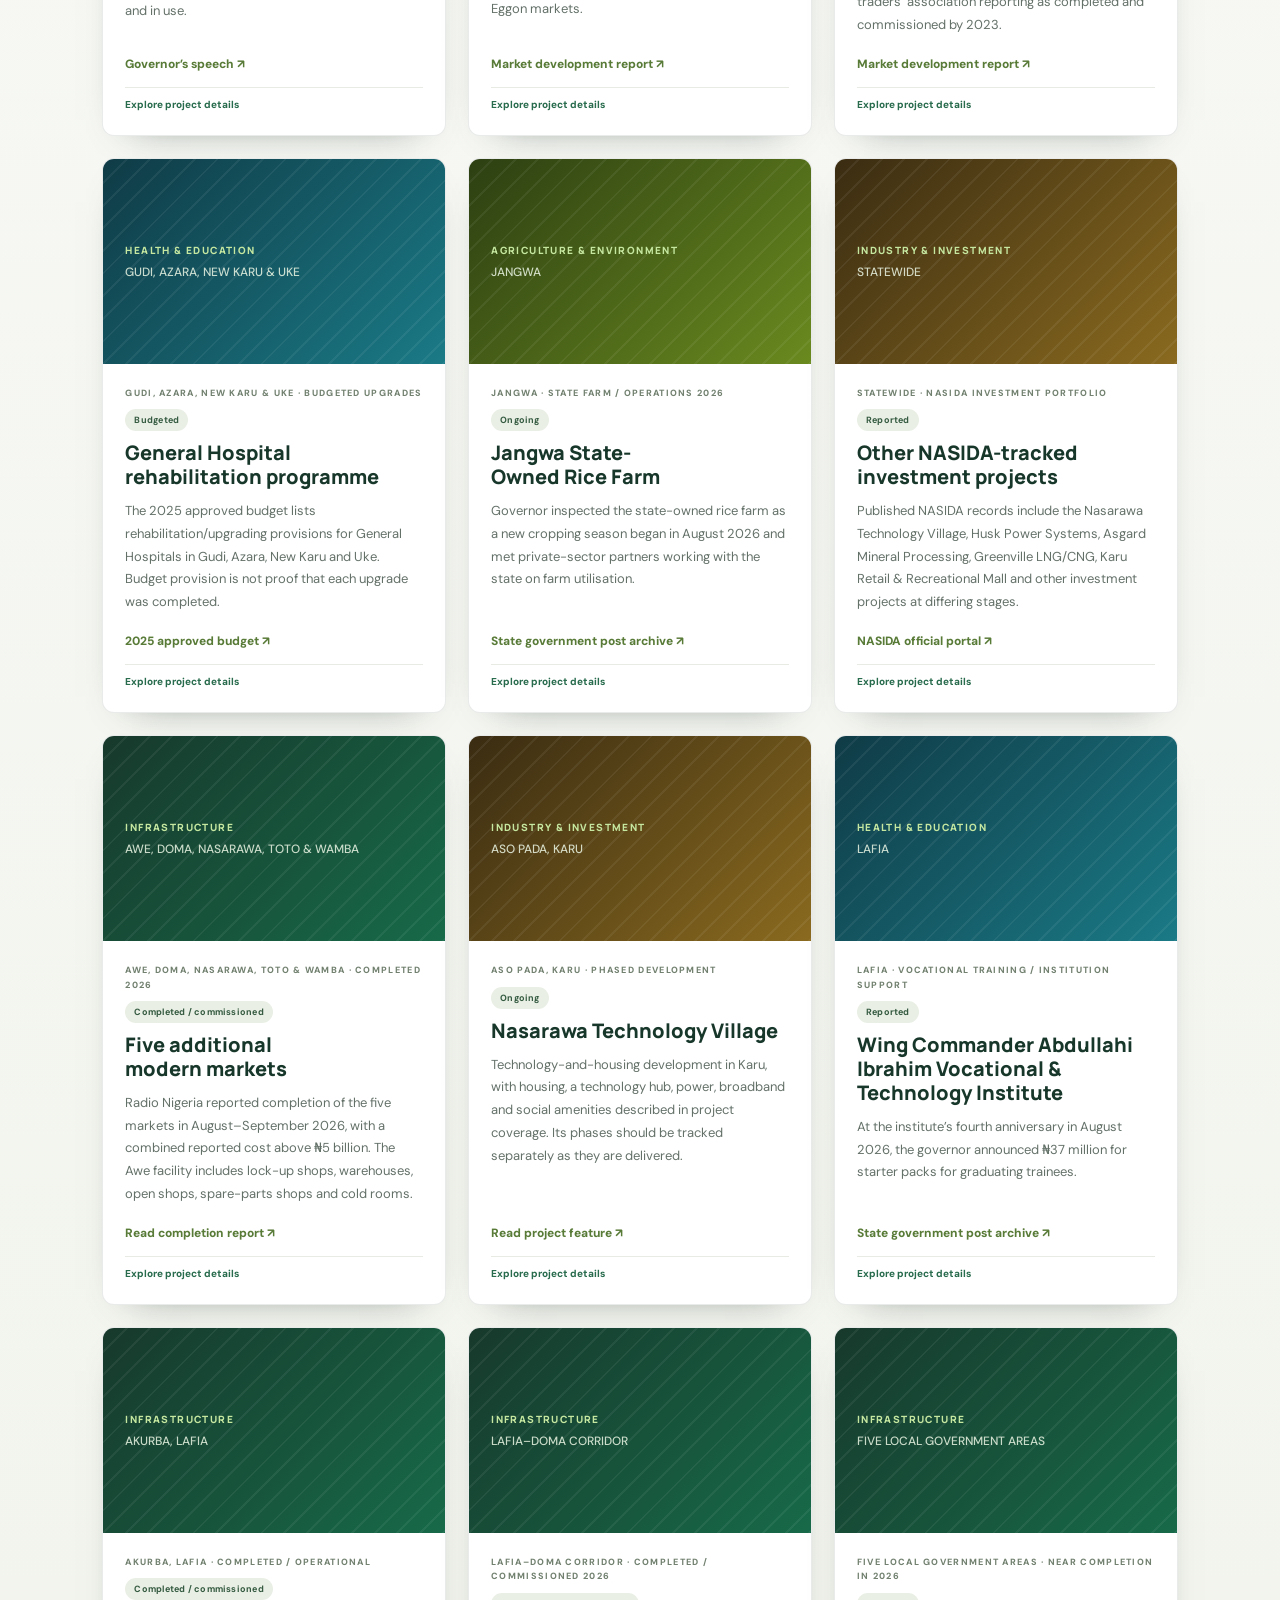
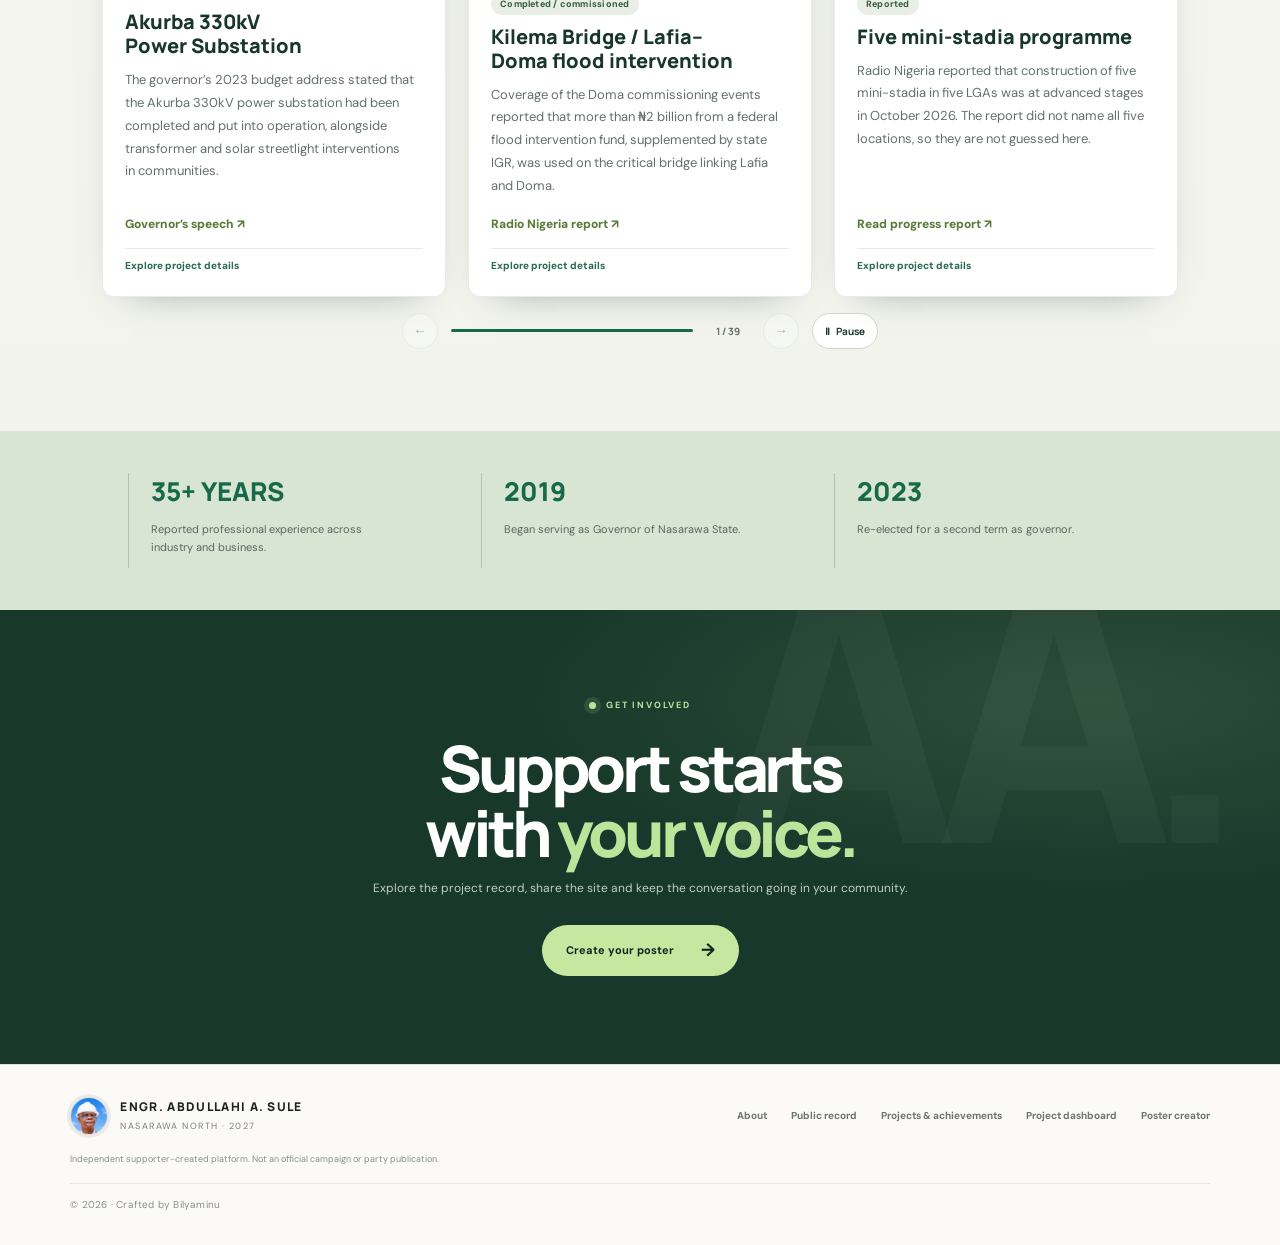
==== commit 9788e269: "Remove section 1 & 2" ====
--- a/index.html
+++ b/index.html
@@ -4,11 +4,11 @@
 <meta charset="utf-8"/><script>(function(){try{var nav=performance.getEntriesByType('navigation')[0];if(nav&&nav.type==='reload'){history.scrollRestoration='manual';window.addEventListener('pageshow',function(){requestAnimationFrame(function(){requestAnimationFrame(function(){window.scrollTo(0,0);});});},{once:true});}}catch(e){}})();</script><link href="favicon.png" rel="icon" sizes="64x64" type="image/png"/>
 <link href="candidate-logo.png" rel="apple-touch-icon"/>
 <meta content="width=device-width,initial-scale=1" name="viewport"/>
-<meta content="#10251d" name="theme-color"/><meta content="Engr. Abdullahi A. Sule is the APC candidate for Nasarawa North Senatorial District in 2027. See the record behind his bid: roads, flyovers, industry and public facilities across Nasarawa State." name="description"/>
-<meta property="og:type" content="website"><meta property="og:title" content="Engr. A.A. Sule | APC Candidate, Nasarawa North Senate 2027"><meta property="og:description" content="Engr. Abdullahi A. Sule is the APC candidate for Nasarawa North Senatorial District in 2027. See the record behind his bid: roads, flyovers, industry and public facilities across Nasarawa State."><meta property="og:image" content="candidate.jpg"><meta name="twitter:card" content="summary_large_image"><title>Engr. A.A. Sule | APC Candidate, Nasarawa North Senate 2027</title>
+<meta content="#10251d" name="theme-color"/><meta content="A look at Engr. Abdullahi A. Sule’s public record and his 2027 bid for the Nasarawa North Senate seat." name="description"/>
+<meta property="og:type" content="website"><meta property="og:title" content="Engr. A.A. Sule | Nasarawa North · 2027"><meta property="og:description" content="A look at Engr. Abdullahi A. Sule’s public record and his 2027 bid for the Nasarawa North Senate seat."><meta property="og:image" content="candidate.jpg"><meta name="twitter:card" content="summary_large_image"><title>Engr. A.A. Sule | Nasarawa North · 2027</title>
 <link href="https://fonts.googleapis.com" rel="preconnect"/><link crossorigin="" href="https://fonts.gstatic.com" rel="preconnect"/>
 <link href="https://fonts.googleapis.com/css2?family=DM+Sans:wght@400;500;600;700&amp;family=Manrope:wght@400;500;600;700;800&amp;display=swap" rel="stylesheet"/>
-<link href="css/site.css?v=20261122" rel="stylesheet"/><link href="css/modern.css?v=20261122" rel="stylesheet"/><link href="css/upgrade.css?v=20261122" rel="stylesheet"/><script defer src="js/site.js?v=20261122"></script><script defer src="js/projects.js?v=20261122"></script></head>
+<link href="css/site.css?v=20261122" rel="stylesheet"/><link href="css/modern.css?v=20261122" rel="stylesheet"/><link href="css/upgrade.css?v=20261122" rel="stylesheet"/><script defer src="js/site.js?v=20261122"></script><script defer src="js/projects.js?v=20261122"></script><link href="css/campaign-refresh.css?v=20261122" rel="stylesheet"/></head>
 <body><a class="skip-link" href="#main">Skip to content</a>
 <div class="topline"><i></i><i></i><i></i></div>
 <header class="header"><a class="brand" href="index.html"><img alt="Engr. Abdullahi A. Sule" class="brand-photo" src="candidate-logo.png"/><span><b>ENGR. ABDULLAHI A. SULE</b><small>NASARAWA NORTH · 2027</small></span></a>
@@ -16,23 +16,15 @@
 <nav class="nav" id="site-nav" aria-label="Main"><a class="active" aria-current="page" href="index.html">Home</a><a href="about.html">About Engr. A.A. Sule</a><a href="#record">Public record</a><a href="#projects">Projects &amp; achievements</a><a href="project-dashboard.html">Project dashboard</a><a class="nav-button" href="generate.html">Create support poster <span>↗</span></a></nav></header>
 <main id="main">
 <section class="hero">
-<div class="hero-grid"></div><div class="hero-content"><div class="eyebrow"><span></span> APC SENATORIAL CANDIDATE · NASARAWA NORTH</div>
-<p class="overline">THE ARCHITECT OF MODERN NASARAWA</p>
-<h1>Ready for<br/>the <em>Senate.</em></h1>
-<p class="hero-text"><strong>Proven in Nasarawa.</strong> Engr. Abdullahi A. Sule is asking Nasarawa North for the Senate seat in 2027. See the record his supporters say earns your vote: roads, flyovers, industry and public facilities across Nasarawa State.</p>
-<div class="hero-actions"><a class="btn btn-lime" href="#senate">Why he is ready <b>→</b></a><a class="under-link" href="#projects">See the projects <span>↓</span></a></div>
-<div class="hero-foot"><span>NASARAWA NORTH</span><span>SENATE 2027</span><span class="foot-rule"></span><span>INDEPENDENT SUPPORTER PLATFORM</span></div></div>
+<div class="hero-grid"></div><div class="hero-content"><div class="eyebrow"><span></span> NASARAWA NORTH · SENATE 2027</div>
+<p class="overline">A RECORD OF PUBLIC SERVICE</p>
+<h1>Experience.<br/><em>Service.</em><br/>A new chapter.</h1>
+<p class="hero-text">Engr. Abdullahi A. Sule is seeking to represent Nasarawa North in the Senate in 2027. This site brings together his background, public projects and reported work across the state—so you can explore the record for yourself.</p>
+<div class="hero-actions"><a class="btn btn-lime" href="#record">Explore the public record <b>→</b></a><a class="under-link" href="#projects">View projects <span>↓</span></a></div>
+<div class="hero-foot"><span>NASARAWA NORTH</span><span>SENATE 2027</span><span class="foot-rule"></span><span>PUBLIC RECORD &amp; PROJECTS</span></div></div>
 <div class="hero-image-wrap"><div class="image-backdrop"></div><picture class="hero-picture"><source srcset="hero.webp" type="image/webp"/><img alt="Engr. Abdullahi A. Sule in a white hard hat and orange safety vest under a blue sky" class="hero-image" width="1230" height="1278" fetchpriority="high" decoding="async" src="hero.jpg"/></picture><div class="image-tag"><small>HIS EXCELLENCY</small><strong>ENGR. ABDULLAHI<br/>A. SULE</strong><span>THE ARCHITECT OF MODERN NASARAWA</span></div><div class="image-number">01 <i>/</i> 03</div></div>
 <div class="hero-side-note">NASARAWA NORTH · SENATE 2027</div></section>
-<section class="intro section-pad"><div class="intro-label"><span class="section-index">01</span><span>THE MAN ASKING FOR YOUR VOTE</span></div><div class="intro-main"><h2>From industry<br/>to <em>public service.</em></h2><div><p class="large-copy">An engineer and industry leader who became governor, now asking Nasarawa North to send him to the Senate.</p><p class="muted">Born in Gudi, Nasarawa State, Engr. Abdullahi A. Sule built a career across engineering, manufacturing, oil and gas, and the sugar industry before entering public service as Governor of Nasarawa State in 2019. In 2026 he won the APC primary for Nasarawa North Senatorial District.</p><a class="arrow-link" href="about.html">Read the full biography <span>↗</span></a></div></div></section>
-<section class="record-section senate-section section-pad" id="senate"><div class="section-head"><div><div class="eyebrow dark"><span></span> THE CASE FOR THE SENATE</div><h2>Why Nasarawa North<br/><em>should choose him.</em></h2></div><p>This is the case his supporters make, drawn from the public record. Each claim points to a source, so you can read it and judge for yourself.</p></div>
-<div class="record-grid sector-grid">
-<article class="record-card record-feature"><span class="card-no">01 / EXPERIENCE</span><div class="record-icon">◇</div><h3>Two terms running a state</h3><p>Governor since 2019 and re-elected in 2023, Engr. Sule has managed a state budget, a cabinet and a development programme. Supporters argue that this experience is what the Senate needs: someone who knows how budgets are built and how projects are delivered.</p><a href="https://www.pulse.ng/story/2027-northern-apc-governor-declares-senate-ambition-2025052109463639176" target="_blank" rel="noopener noreferrer">How his Senate bid began ↗</a></article>
-<article class="record-card"><span class="card-no">02 / DELIVERY</span><div class="record-icon">▦</div><h3>A record you can visit</h3><p>Flyovers, an interchange, dual carriageways and the new State Secretariat Complex in Lafia are projects you can see and use. The register below links every project to a public report.</p><a href="#projects">Browse the project register ↓</a></article>
-<article class="record-card"><span class="card-no">03 / JOBS &amp; INVESTMENT</span><div class="record-icon">◈</div><h3>Industry that creates work</h3><p>Two lithium-processing investments, the Agwada cassava hub and the Gudi industrial hub are the projects his supporters cite when they say he brings investment and jobs to Nasarawa.</p><a href="#record">See the key sectors ↓</a></article>
-<article class="record-card"><span class="card-no">04 / ROOTS &amp; MANDATE</span><div class="record-icon">⌂</div><h3>From Nasarawa North, backed by his party</h3><p>Born in Gudi, he is seeking to represent the district of Akwanga, Nasarawa Eggon and Wamba. In 2026 he won the APC senatorial primary with 47,393 votes to 2,915 for his only opponent, according to Leadership.</p><a href="https://leadership.ng/governor-sule-wins-nasarawa-north-apc-senatorial-ticket/" target="_blank" rel="noopener noreferrer">Primary result report ↗</a></article>
-</div><p class="source-note">The election will be decided by voters. This is an independent supporter platform, not an official campaign or party publication.</p></section>
-<section class="record-section section-pad" id="record"><div class="section-head"><div><div class="eyebrow dark"><span></span> A LOOK AT THE PUBLIC RECORD</div><h2>Work across<br/><em>key sectors.</em></h2></div><p>Selected policy priorities and reported developments during his time in public service. Each item links to a source so visitors can explore the details.</p></div>
+<section class="record-section section-pad" id="record"><div class="section-head"><div><div class="eyebrow dark"><span></span> PUBLIC SERVICE · KEY AREAS</div><h2>Where the work<br/><em>has taken shape.</em></h2></div><p>A snapshot of work and initiatives reported across four areas of state development. Follow the links for more detail.</p></div>
 <div class="record-grid sector-grid">
 <article class="record-card record-feature"><span class="card-no">01 / INVESTMENT &amp; ENTERPRISE</span><div class="record-icon">◇</div><h3>Investment &amp; enterprise</h3><p>NASIDA leads investment promotion and PPP facilitation across the state. Nasarawa’s growing industrial profile includes two major lithium-processing investments — Avatar Lithium and Diamond New Energy — alongside the Gudi Industrial Hub, Nasarawa Technology Village, energy initiatives and other private-sector opportunities.</p><a href="https://ppp.nasida.na.gov.ng/" rel="noopener" target="_blank">Explore NASIDA’s investment and PPP portfolio <b>↗</b></a></article>
 <article class="record-card"><span class="card-no">02 / INFRASTRUCTURE</span><div class="record-icon">↗</div><h3>Infrastructure</h3><p>Roads, bridges, flyovers, urban renewal, public facilities and transport infrastructure feature prominently in the state’s development programme, connecting communities and supporting economic activity.</p><a href="https://von.gov.ng/nasarawa-governor-presents-%E2%82%A6517-54bn-budget-for-state-development/" rel="noopener" target="_blank">Read the 2026 budget report <b>↗</b></a></article>
@@ -40,7 +32,7 @@
 <article class="record-card"><span class="card-no">04 / AGRICULTURE</span><div class="record-icon">⌂</div><h3>Agriculture</h3><p>From farmer support and state farming initiatives to cassava cultivation and agro-processing, agriculture remains central to food production, rural livelihoods and value-chain development.</p><a href="https://fmino.gov.ng/governor-sule-performs-ground-breaking-of-n30bn-cassava-industrial-hub/" rel="noopener" target="_blank">Read about the Agwada cassava industrial hub <b>↗</b></a></article>
 </div><p class="source-note">These summaries describe reported initiatives and stated priorities; they are not an independent audit of project completion or impact.</p></section>
 <section class="projects-section section-pad" id="projects">
-<div class="section-head"><div><div class="eyebrow dark"><span></span> PROJECTS, PLACES &amp; PROGRESS</div><h2>Projects that<br/><em>move Nasarawa forward.</em></h2></div><p>A flagship-first showcase of major investments and public projects, followed by the wider project register. Explore project photographs, locations, progress and source records.</p></div>
+<div class="section-head"><div><div class="eyebrow dark"><span></span> THE WORK ON THE GROUND</div><h2>Projects across<br/><em>Nasarawa State.</em></h2></div><p>Explore selected projects by location, see their reported status and open the source material behind each entry.</p></div>
 <section class="project-dashboard" aria-labelledby="dashboardTitle">
   <div class="dashboard-heading"><div><span class="dashboard-kicker">LIVE PROJECT REGISTER</span><h3 id="dashboardTitle">Explore the project portfolio</h3><p>Interactive summary of the projects listed below. Counts update when the register is updated.</p></div><span class="dashboard-updated">Based on published project records</span></div>
   <div class="dashboard-metrics">
@@ -56,7 +48,7 @@
   </div>
   <p class="dashboard-disclaimer">Status labels are derived from the wording in each project record; they are not an independent verification or audit. Open the linked source report on an individual project for context.</p>
 </section>
-<div class="dashboard-cta"><div><strong>Explore the full project dashboard</strong><span>Filter the wider register by sector, reported status and all 13 LGAs.</span></div><a href="project-dashboard.html">Open interactive dashboard <b>↗</b></a></div>
+<div class="dashboard-cta"><div><strong>Looking for a specific project?</strong><span>Search and filter the register by sector, status or local government area.</span></div><a href="project-dashboard.html">Open interactive dashboard <b>↗</b></a></div>
 <div aria-label="Filter projects" class="project-filter" role="group"><button class="filter-btn active" aria-pressed="true" data-filter="all">All projects</button><button class="filter-btn" aria-pressed="false" data-filter="infrastructure">Infrastructure</button><button class="filter-btn" aria-pressed="false" data-filter="industry">Industry &amp; investment</button><button class="filter-btn" aria-pressed="false" data-filter="health">Health &amp; education</button><button class="filter-btn" aria-pressed="false" data-filter="agriculture">Agriculture &amp; environment</button></div>
 <div class="project-tools" aria-label="Search and refine the project register"><label class="project-search"><span class="sr-only">Search projects</span><svg aria-hidden="true" viewBox="0 0 24 24"><circle cx="11" cy="11" r="7"></circle><path d="m16 16 4 4"></path></svg><input id="projectSearch" type="search" placeholder="Search projects, sectors or locations…" autocomplete="off"></label><label class="sr-only" for="projectStatusFilter">Filter by project status</label><select id="projectStatusFilter"><option value="all">All statuses</option></select><label class="sr-only" for="projectLocationFilter">Filter by location</label><select id="projectLocationFilter"><option value="all">All locations</option></select><button class="project-reset" id="projectReset" type="button">Reset filters</button></div><p class="project-results" id="projectResults" role="status" aria-live="polite"></p><p class="project-scroll-hint" id="projectStatus">On mobile, swipe across the project cards to explore the register.</p>
 <div class="projects-grid">
@@ -101,7 +93,7 @@
 </div>
 </section>
 <section class="numbers-band"><div><span>35+ YEARS</span><p>Reported professional experience across industry and business.</p></div><div><span>2019</span><p>Began serving as Governor of Nasarawa State.</p></div><div><span>2023</span><p>Re-elected for a second term as governor.</p></div></section>
-<section class="cta-section"><div class="cta-watermark">AA.</div><div class="eyebrow"><span></span> GET INVOLVED</div><h2>Support starts<br/>with <em>your voice.</em></h2><p>Create a personalised supporter poster and share it with your community.</p><a class="btn btn-lime" href="generate.html">Create your poster <b>→</b></a></section>
+<section class="cta-section"><div class="cta-watermark">AA.</div><div class="eyebrow"><span></span> GET INVOLVED</div><h2>Support starts<br/>with <em>your voice.</em></h2><p>Explore the project record, share the site and keep the conversation going in your community.</p><a class="btn btn-lime" href="generate.html">Create your poster <b>→</b></a></section>
 </main>
 <footer class="footer"><a class="brand footer-brand" href="index.html"><img alt="Engr. Abdullahi A. Sule" class="brand-photo" src="candidate-logo.png"/><span><b>ENGR. ABDULLAHI A. SULE</b><small>NASARAWA NORTH · 2027</small></span></a><div class="footer-links"><a href="about.html">About</a><a href="#record">Public record</a><a href="#projects">Projects &amp; achievements</a><a href="project-dashboard.html">Project dashboard</a><a href="generate.html">Poster creator</a></div><p>Independent supporter-created platform. Not an official campaign or party publication.</p><small>© 2026 · Crafted by Bilyaminu</small></footer>
 </body></html>
--- a/css/campaign-refresh.css
+++ b/css/campaign-refresh.css
@@ -0,0 +1,31 @@
+
+/* Campaign site refresh — compact editorial layout and clearer reading rhythm. */
+.hero-content{max-width:640px}
+.hero h1{font-size:clamp(48px,5.7vw,78px);line-height:1.01;letter-spacing:-.075em}
+.hero-text{max-width:490px;font-size:15px;line-height:1.8}
+.hero-foot{flex-wrap:wrap;row-gap:9px}
+.section-pad{padding-top:82px;padding-bottom:82px}
+.section-head{margin-bottom:34px;gap:56px}
+.section-head>p{max-width:470px}
+.record-card{min-height:0;padding:26px 28px 28px}
+.record-card p{line-height:1.78}
+.record-card h3{margin-bottom:12px}
+.source-note{max-width:900px;margin:24px auto 0;color:#738178;font-size:12px;line-height:1.7}
+.projects-section .section-head{margin-bottom:32px}
+.dashboard-heading{align-items:flex-end}
+.dashboard-cta{border-radius:14px}
+.cta-section{background-image:radial-gradient(ellipse at 85% 20%,rgba(197,231,160,.12),transparent 38%)}
+@media(max-width:800px){
+  .hero{grid-template-columns:1fr;padding:0 25px}
+  .hero-content{padding:64px 0 25px}
+  .hero h1{font-size:clamp(46px,11vw,68px)}
+  .hero-image-wrap{height:min(112vw,470px);width:min(86%,390px);margin-top:8px}
+  .hero-side-note{display:none}
+  .section-pad{padding:62px 22px}
+  .section-head{grid-template-columns:1fr;gap:16px}
+}
+@media(max-width:560px){
+  .hero-foot{font-size:8px;letter-spacing:.1em}
+  .hero-actions{gap:16px}
+  .record-card{padding:22px}
+}
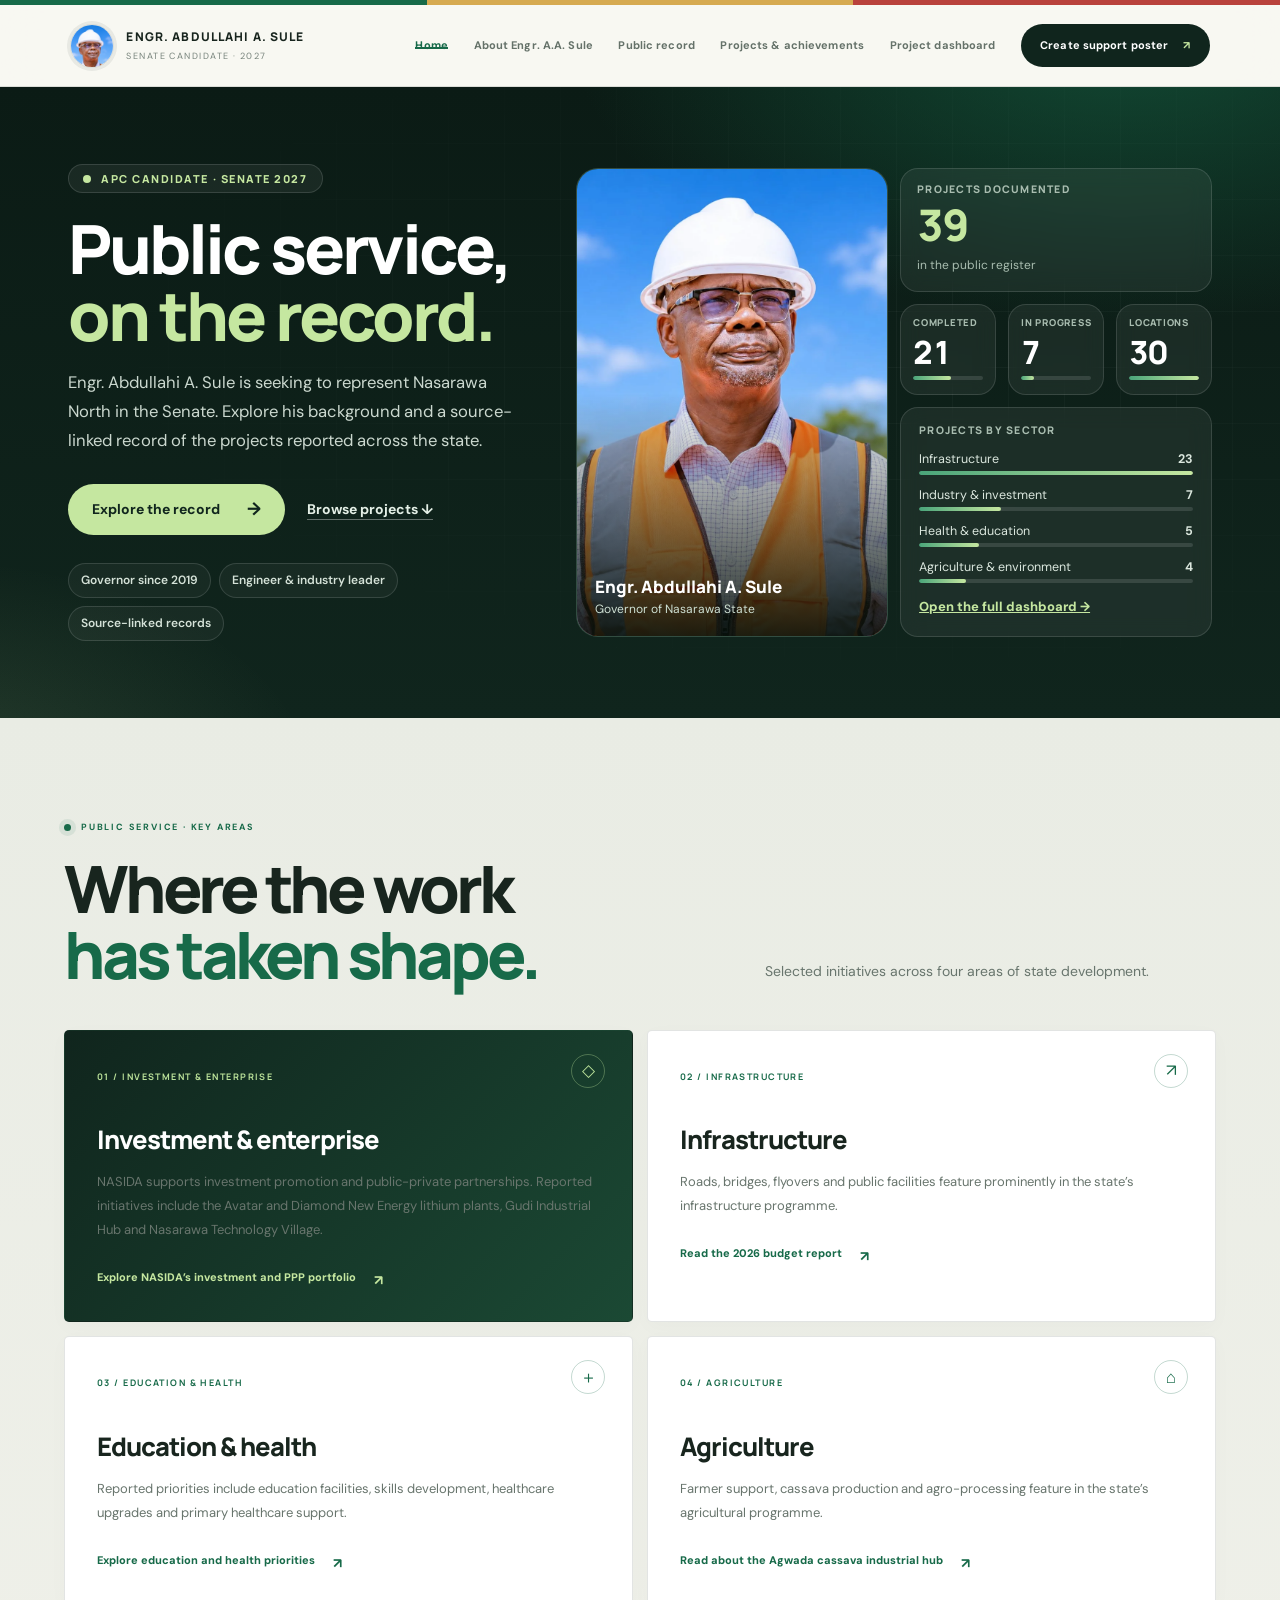
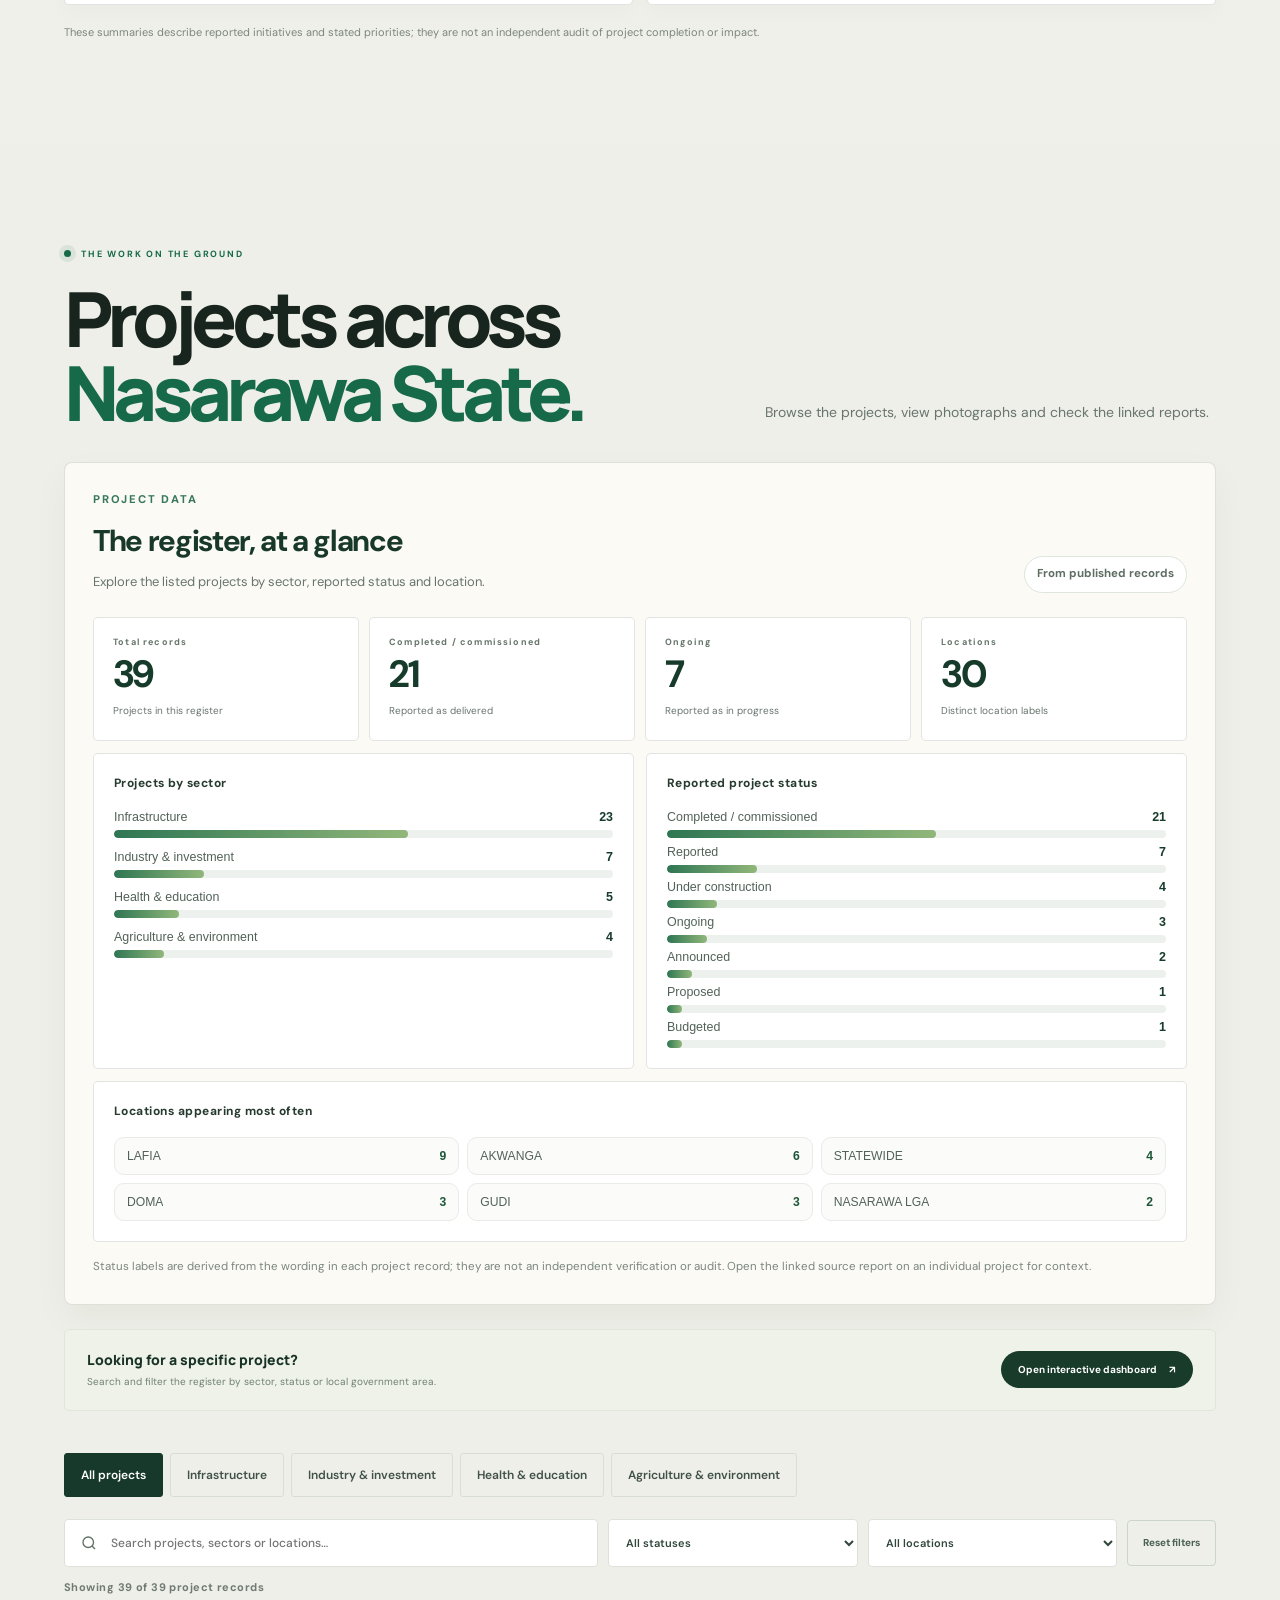
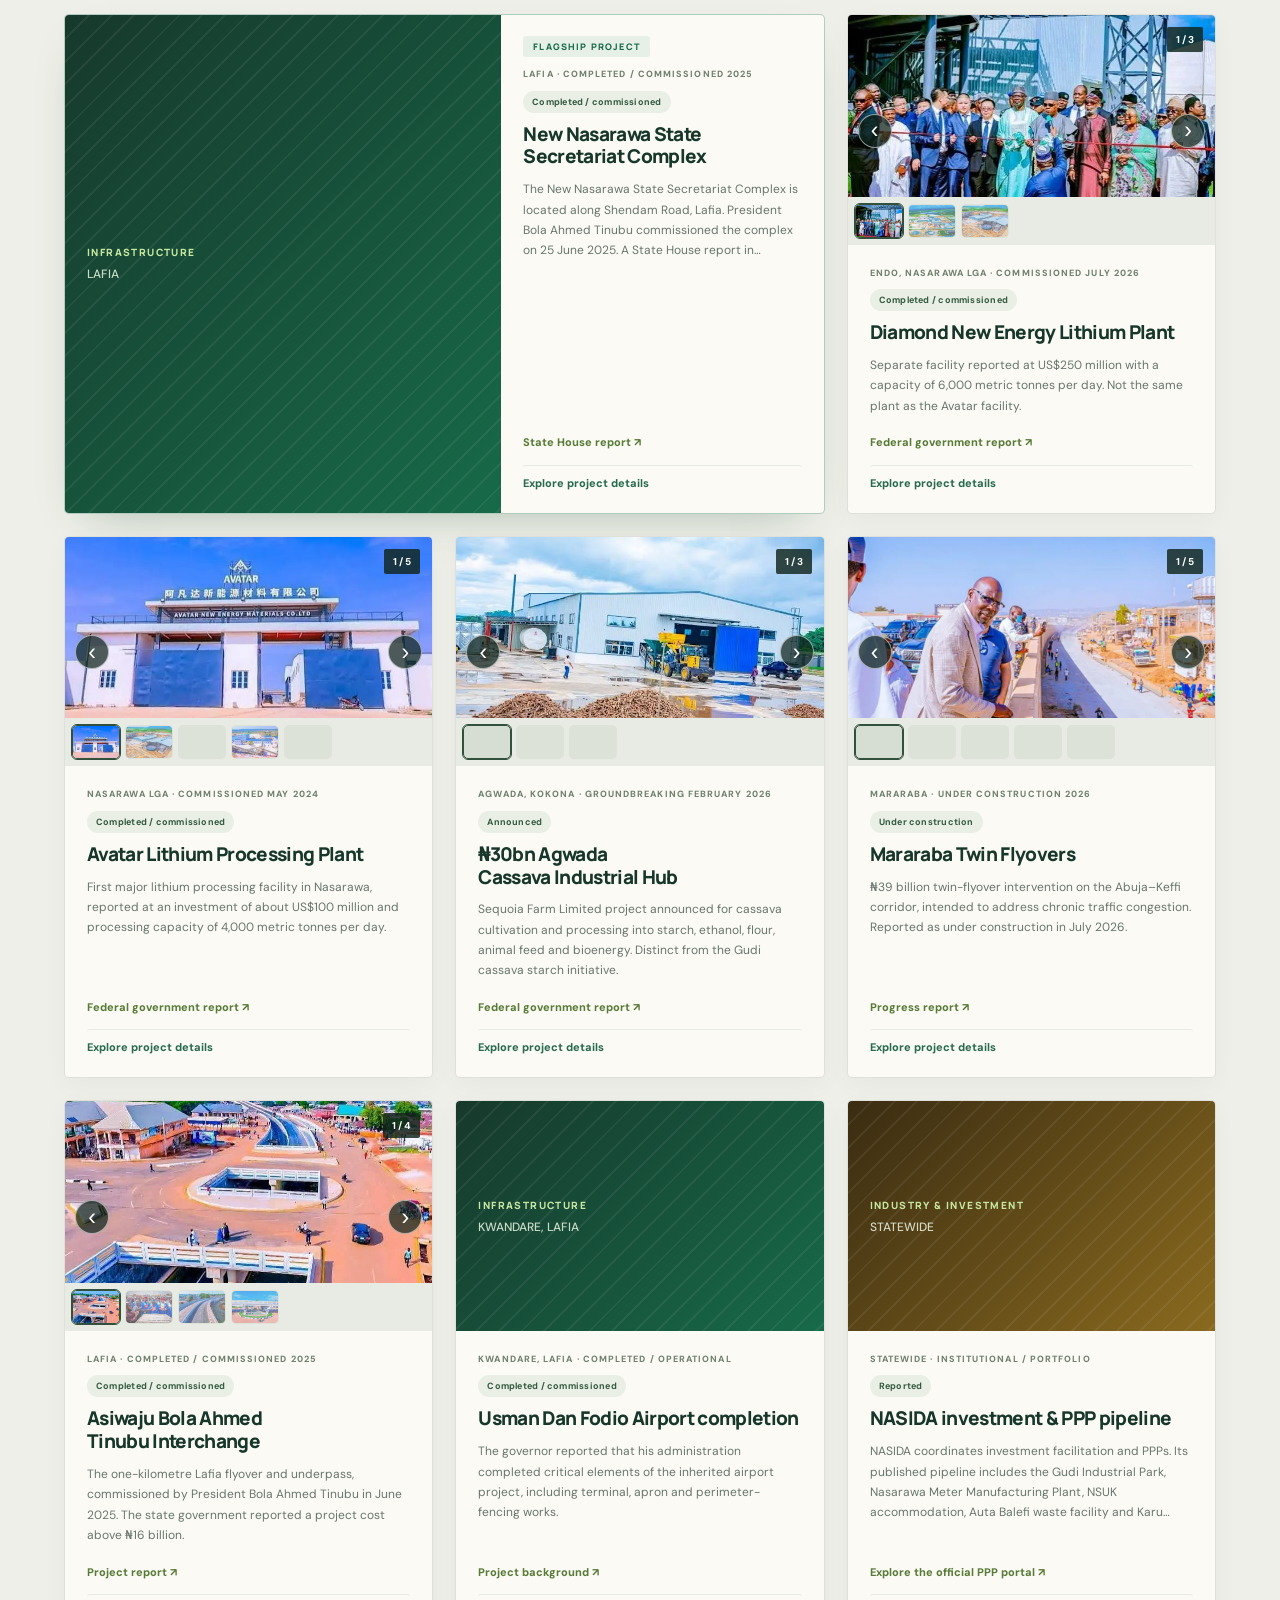
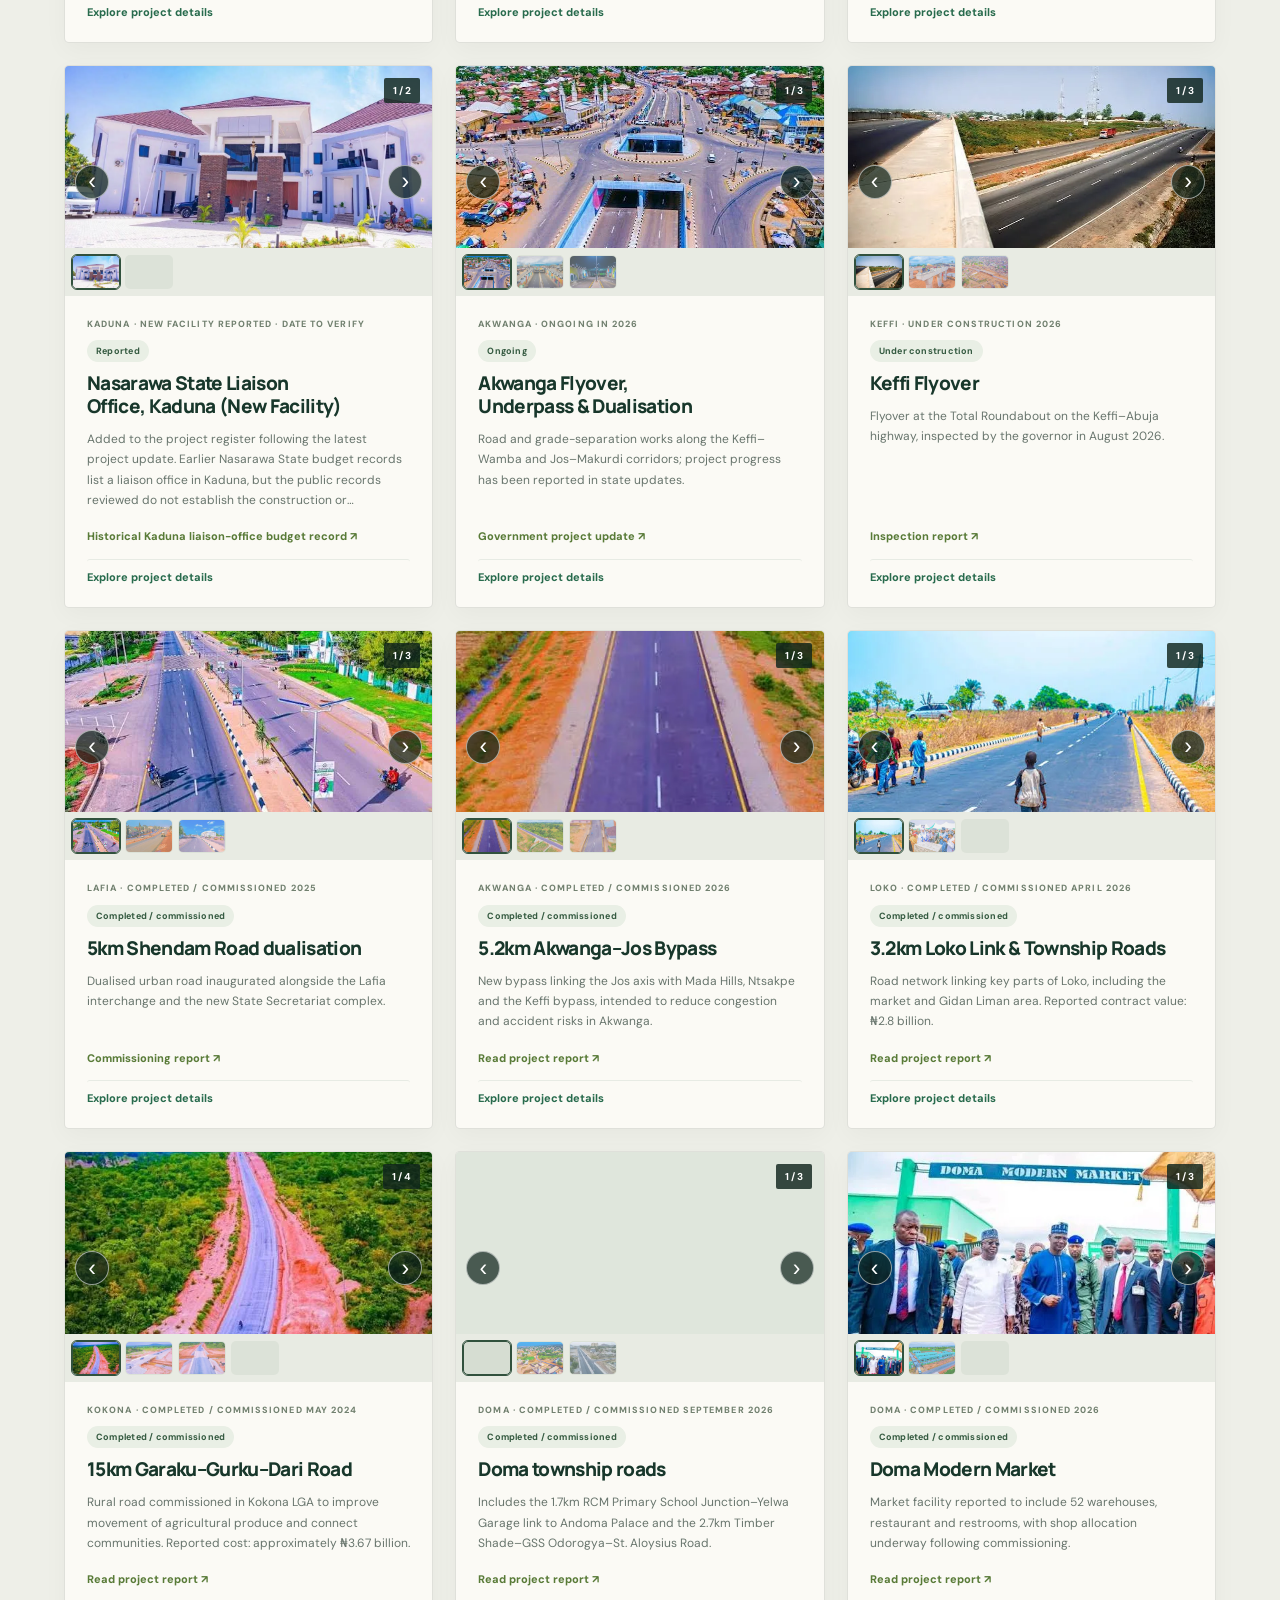
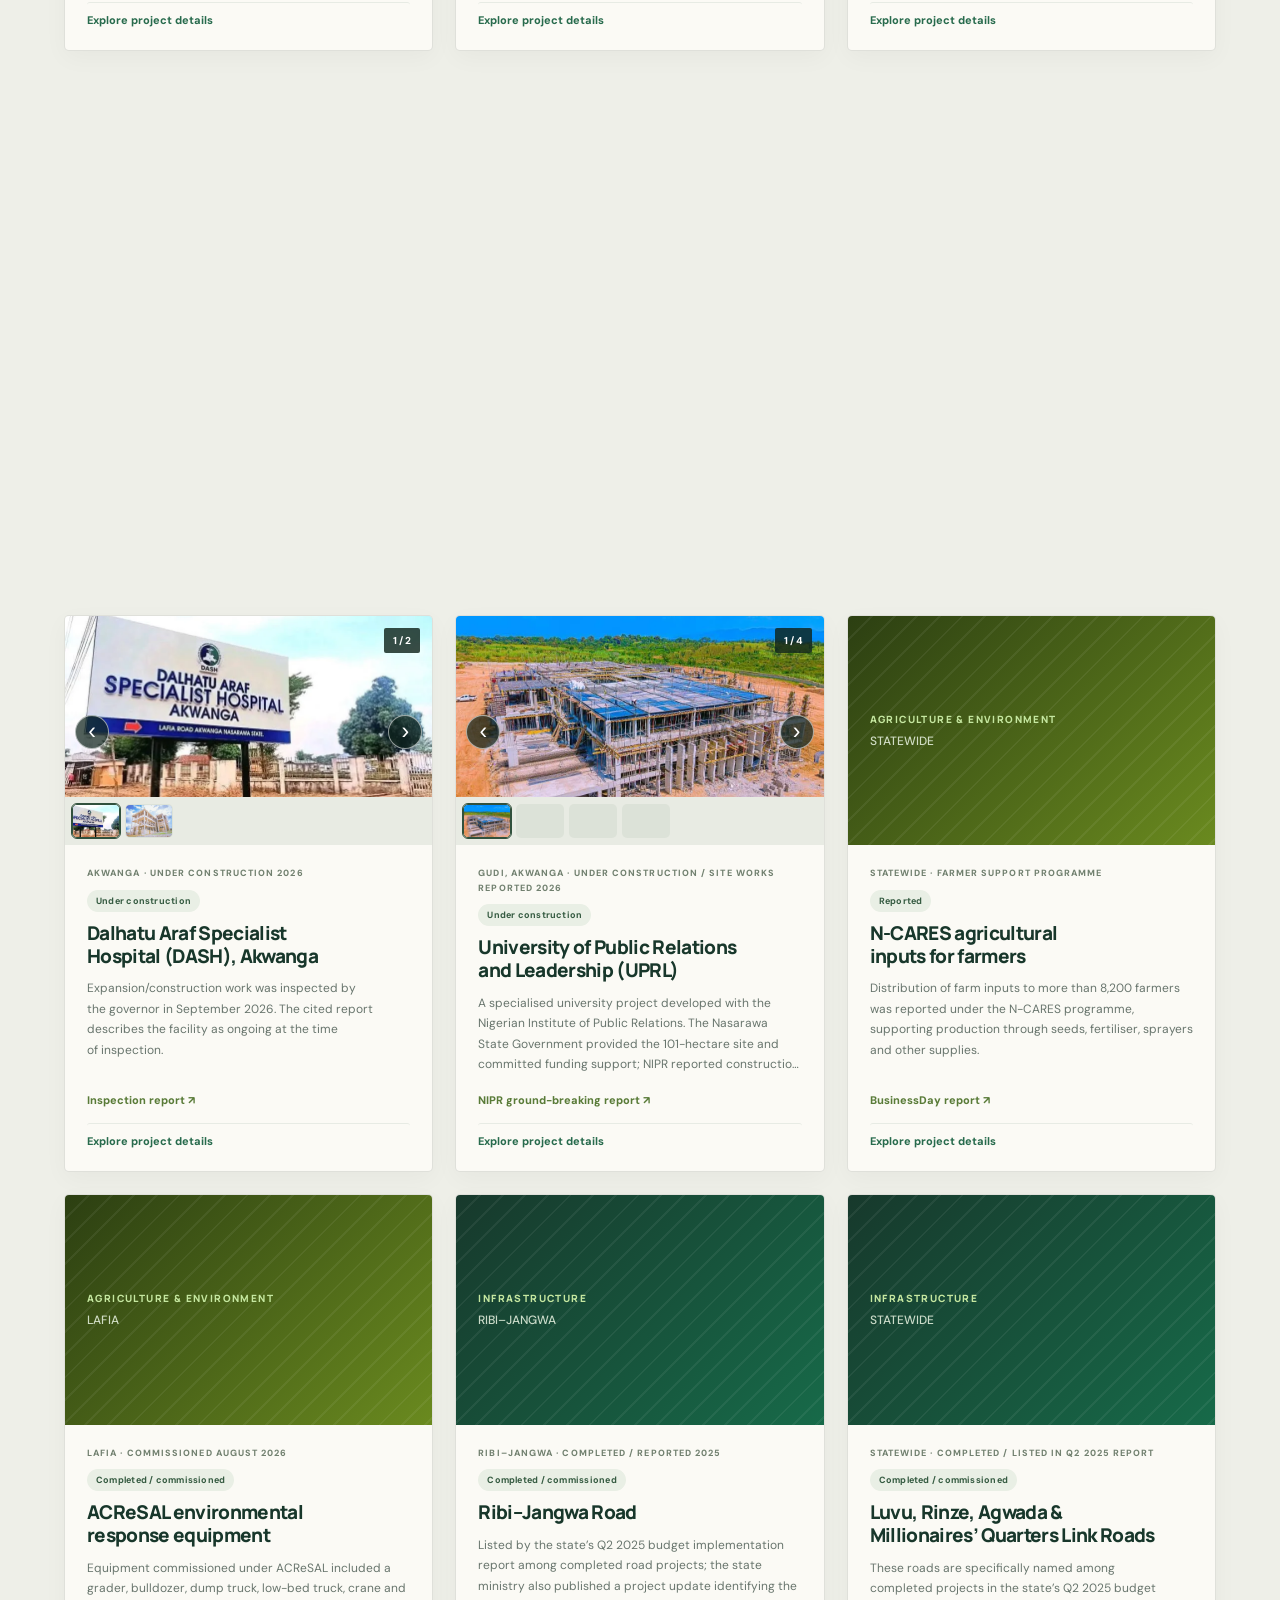
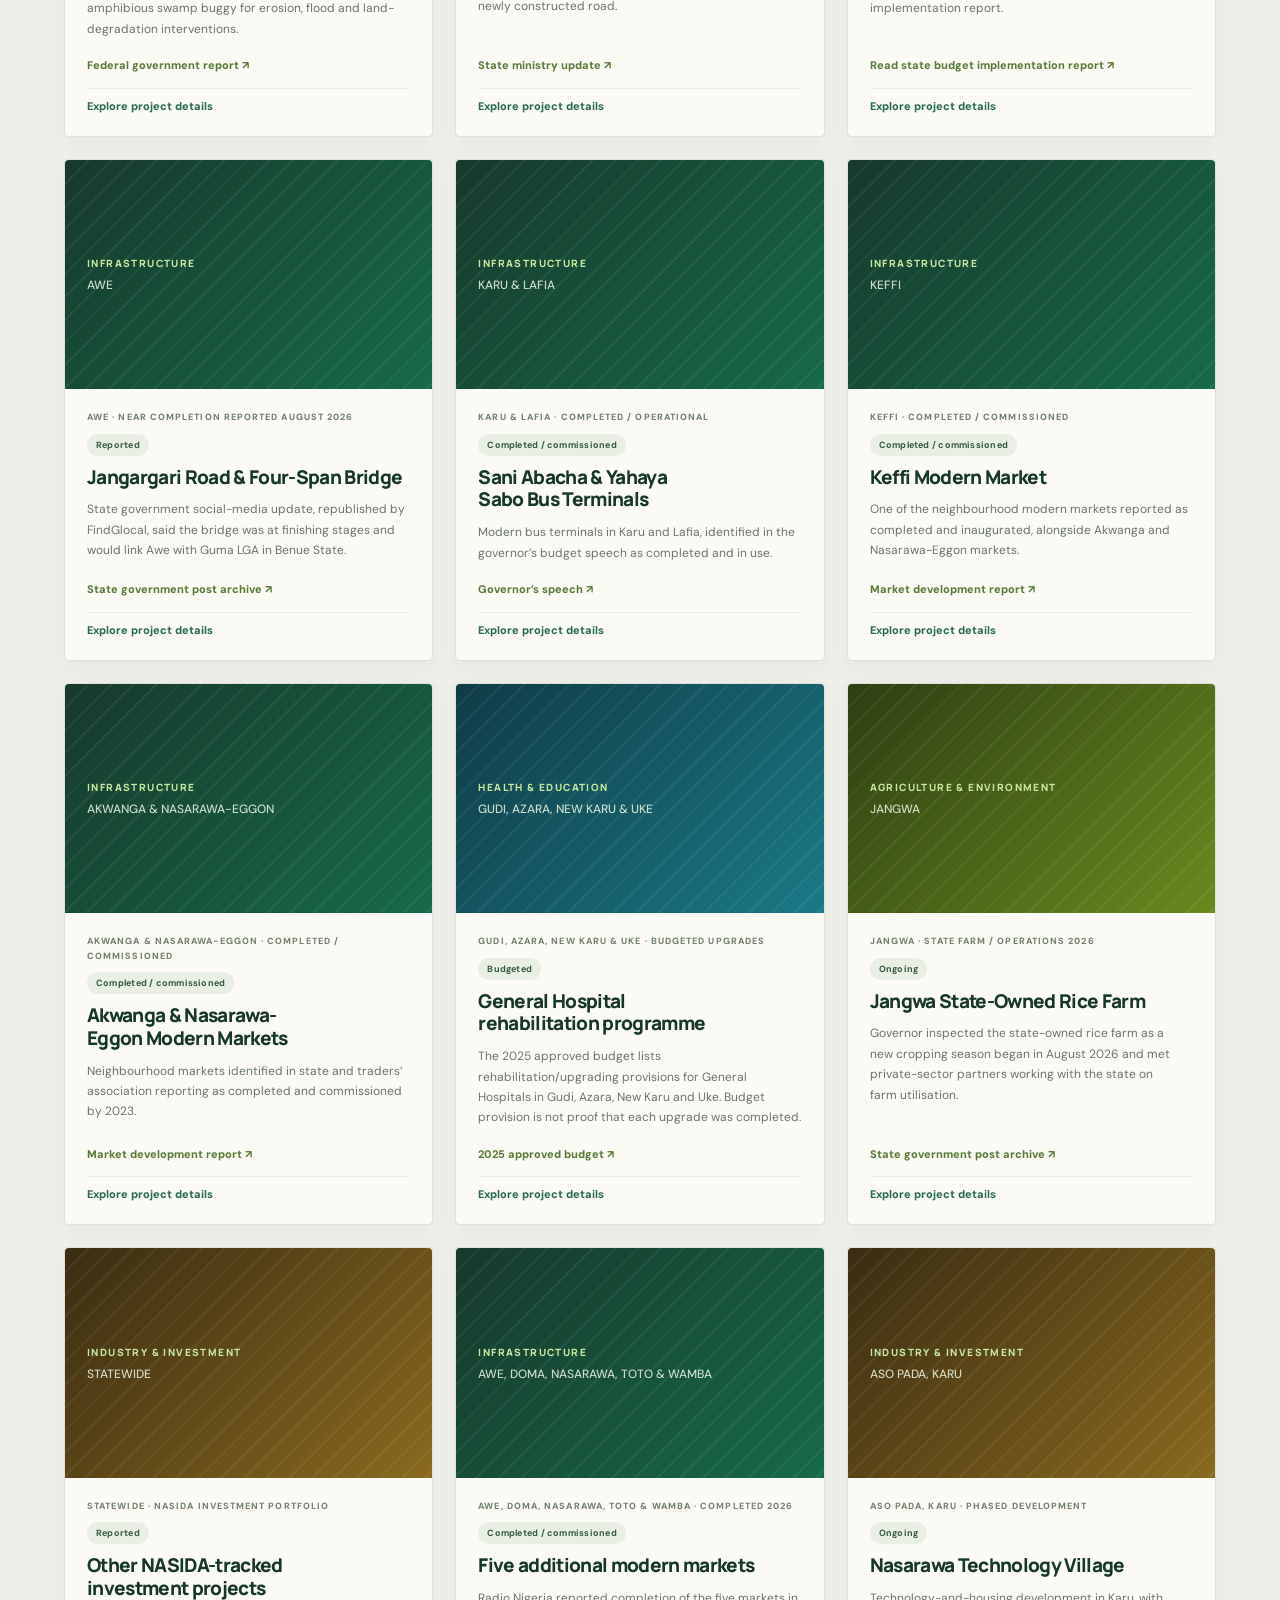
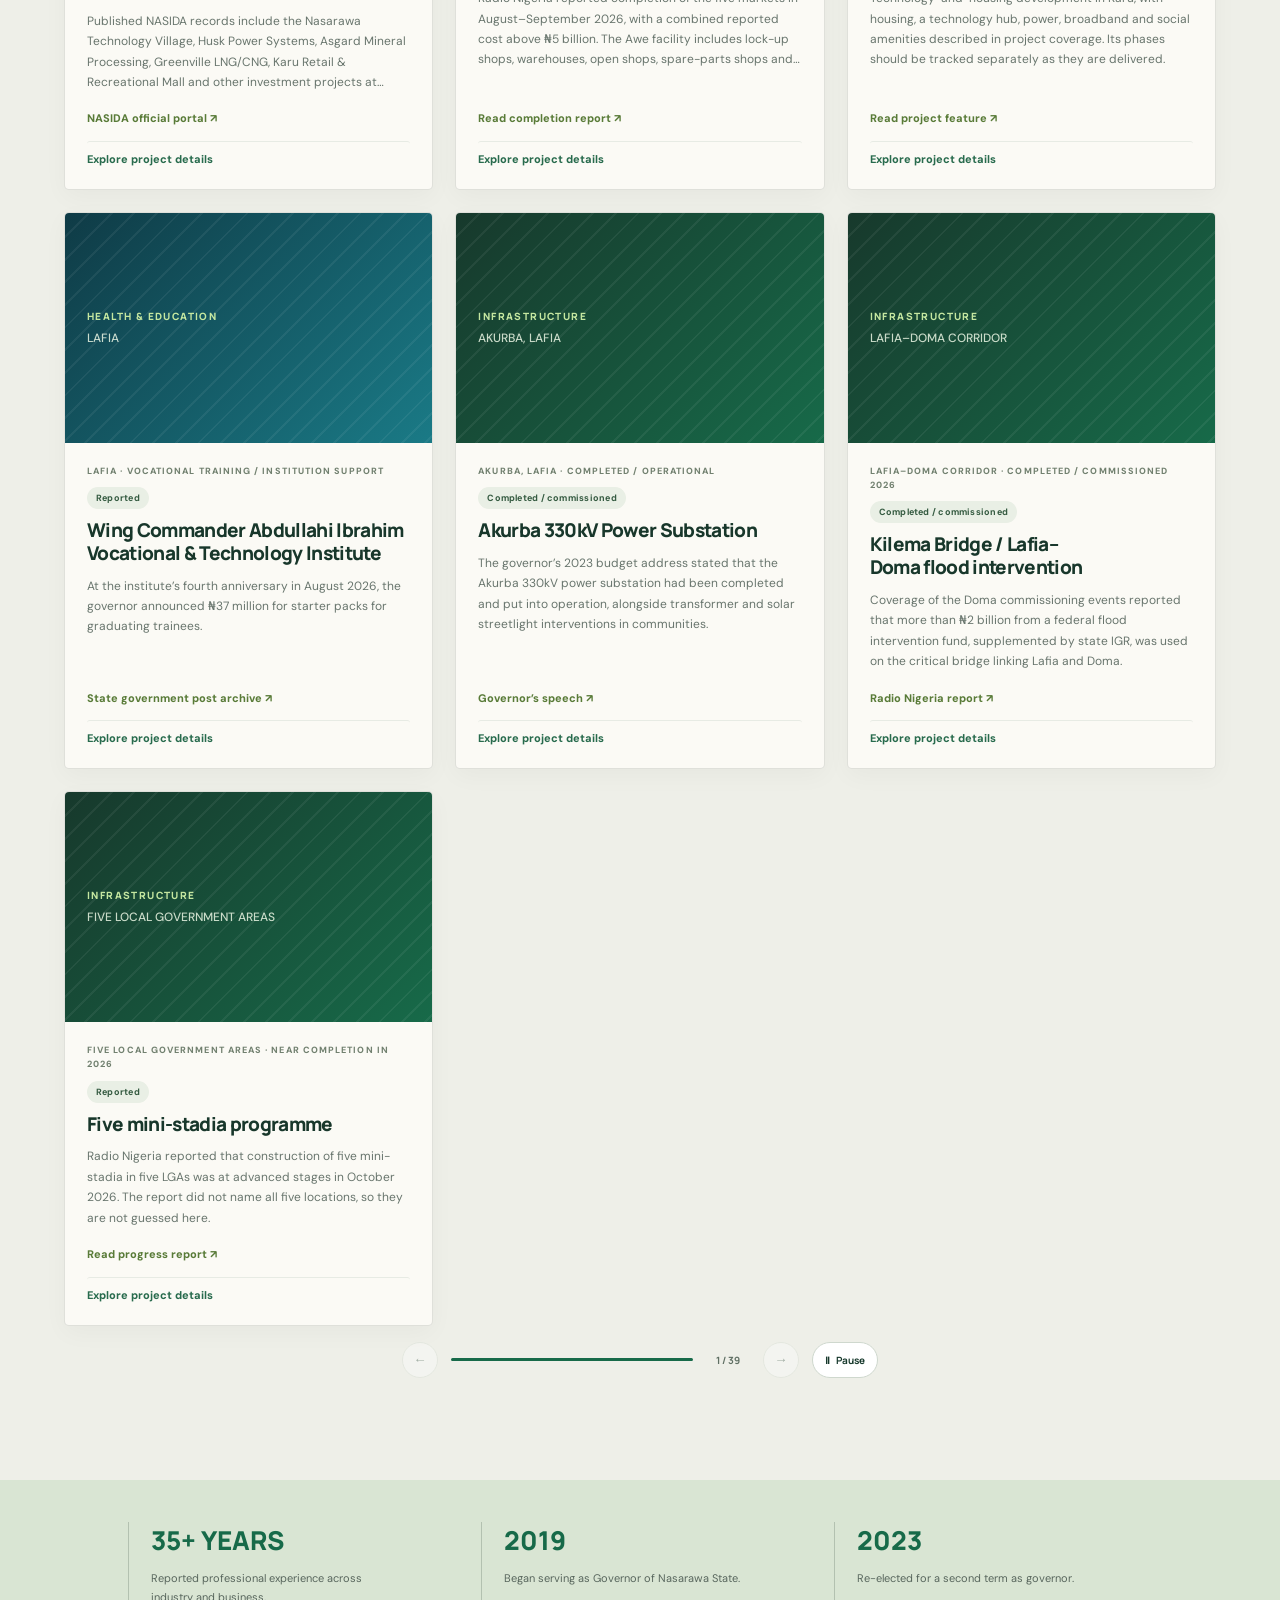
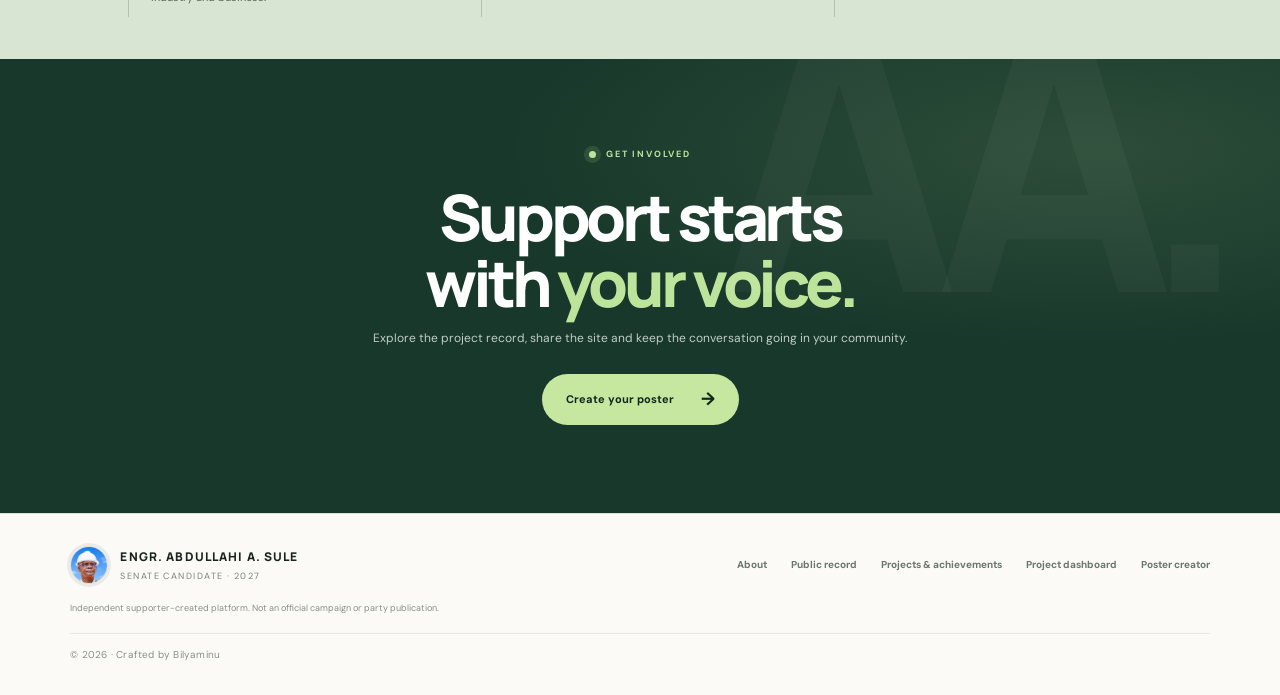
==== commit 0633f9d9: "Upgrade" ====
--- a/index.html
+++ b/index.html
@@ -8,33 +8,48 @@
 <meta property="og:type" content="website"><meta property="og:title" content="Engr. A.A. Sule | Nasarawa North · 2027"><meta property="og:description" content="A look at Engr. Abdullahi A. Sule’s public record and his 2027 bid for the Nasarawa North Senate seat."><meta property="og:image" content="candidate.jpg"><meta name="twitter:card" content="summary_large_image"><title>Engr. A.A. Sule | Nasarawa North · 2027</title>
 <link href="https://fonts.googleapis.com" rel="preconnect"/><link crossorigin="" href="https://fonts.gstatic.com" rel="preconnect"/>
 <link href="https://fonts.googleapis.com/css2?family=DM+Sans:wght@400;500;600;700&amp;family=Manrope:wght@400;500;600;700;800&amp;display=swap" rel="stylesheet"/>
-<link href="css/site.css?v=20261122" rel="stylesheet"/><link href="css/modern.css?v=20261122" rel="stylesheet"/><link href="css/upgrade.css?v=20261122" rel="stylesheet"/><script defer src="js/site.js?v=20261122"></script><script defer src="js/projects.js?v=20261122"></script><link href="css/campaign-refresh.css?v=20261122" rel="stylesheet"/></head>
+<link href="css/site.css?v=20261123" rel="stylesheet"/><link href="css/modern.css?v=20261123" rel="stylesheet"/><link href="css/upgrade.css?v=20261123" rel="stylesheet"/><script defer src="js/site.js?v=20261123"></script><script defer src="js/hero.js?v=20261123"></script><script defer src="js/projects.js?v=20261123"></script><link href="css/campaign-refresh.css?v=20261123" rel="stylesheet"/><link href="css/premium-home.css?v=20261123" rel="stylesheet"/><link href="css/hero-dashboard.css?v=20261123" rel="stylesheet"/></head>
 <body><a class="skip-link" href="#main">Skip to content</a>
 <div class="topline"><i></i><i></i><i></i></div>
-<header class="header"><a class="brand" href="index.html"><img alt="Engr. Abdullahi A. Sule" class="brand-photo" src="candidate-logo.png"/><span><b>ENGR. ABDULLAHI A. SULE</b><small>NASARAWA NORTH · 2027</small></span></a>
+<header class="header"><a class="brand" href="index.html"><img alt="Engr. Abdullahi A. Sule" class="brand-photo" src="candidate-logo.png"/><span><b>ENGR. ABDULLAHI A. SULE</b><small>SENATE CANDIDATE · 2027</small></span></a>
 <button aria-expanded="false" aria-label="Open navigation" class="menu-toggle" aria-controls="site-nav">☰</button>
 <nav class="nav" id="site-nav" aria-label="Main"><a class="active" aria-current="page" href="index.html">Home</a><a href="about.html">About Engr. A.A. Sule</a><a href="#record">Public record</a><a href="#projects">Projects &amp; achievements</a><a href="project-dashboard.html">Project dashboard</a><a class="nav-button" href="generate.html">Create support poster <span>↗</span></a></nav></header>
 <main id="main">
-<section class="hero">
-<div class="hero-grid"></div><div class="hero-content"><div class="eyebrow"><span></span> NASARAWA NORTH · SENATE 2027</div>
-<p class="overline">A RECORD OF PUBLIC SERVICE</p>
-<h1>Experience.<br/><em>Service.</em><br/>A new chapter.</h1>
-<p class="hero-text">Engr. Abdullahi A. Sule is seeking to represent Nasarawa North in the Senate in 2027. This site brings together his background, public projects and reported work across the state—so you can explore the record for yourself.</p>
-<div class="hero-actions"><a class="btn btn-lime" href="#record">Explore the public record <b>→</b></a><a class="under-link" href="#projects">View projects <span>↓</span></a></div>
-<div class="hero-foot"><span>NASARAWA NORTH</span><span>SENATE 2027</span><span class="foot-rule"></span><span>PUBLIC RECORD &amp; PROJECTS</span></div></div>
-<div class="hero-image-wrap"><div class="image-backdrop"></div><picture class="hero-picture"><source srcset="hero.webp" type="image/webp"/><img alt="Engr. Abdullahi A. Sule in a white hard hat and orange safety vest under a blue sky" class="hero-image" width="1230" height="1278" fetchpriority="high" decoding="async" src="hero.jpg"/></picture><div class="image-tag"><small>HIS EXCELLENCY</small><strong>ENGR. ABDULLAHI<br/>A. SULE</strong><span>THE ARCHITECT OF MODERN NASARAWA</span></div><div class="image-number">01 <i>/</i> 03</div></div>
-<div class="hero-side-note">NASARAWA NORTH · SENATE 2027</div></section>
-<section class="record-section section-pad" id="record"><div class="section-head"><div><div class="eyebrow dark"><span></span> PUBLIC SERVICE · KEY AREAS</div><h2>Where the work<br/><em>has taken shape.</em></h2></div><p>A snapshot of work and initiatives reported across four areas of state development. Follow the links for more detail.</p></div>
+<section class="hero-dash" aria-labelledby="heroTitle">
+<div class="hd-copy">
+<p class="hd-kicker"><span class="hd-pulse" aria-hidden="true"></span> APC candidate · Senate 2027</p>
+<h1 id="heroTitle">Public service,<br/><em>on the record.</em></h1>
+<p class="hd-lede">Engr. Abdullahi A. Sule is seeking to represent Nasarawa North in the Senate. Explore his background and a source-linked record of the projects reported across the state.</p>
+<div class="hd-actions"><a class="btn btn-lime" href="#record">Explore the record <b>→</b></a><a class="hd-link" href="#projects">Browse projects ↓</a></div>
+<ul class="hd-chips"><li>Governor since 2019</li><li>Engineer &amp; industry leader</li><li>Source-linked records</li></ul>
+</div>
+<div class="hd-board" role="group" aria-label="The record at a glance">
+<figure class="hd-portrait"><picture><source srcset="hero.webp" type="image/webp"/><img alt="Engr. Abdullahi A. Sule in a white hard hat and orange safety vest under a blue sky" width="1230" height="1278" fetchpriority="high" decoding="async" src="hero.jpg"/></picture><figcaption><strong>Engr. Abdullahi A. Sule</strong><span>Governor of Nasarawa State</span></figcaption></figure>
+<div class="hd-kpi hd-kpi-main"><span>Projects documented</span><strong data-stat="total">39</strong><small>in the public register</small></div>
+<div class="hd-trio">
+<div class="hd-kpi"><span>Completed</span><strong data-stat="completed">21</strong><i class="hd-meter"><b data-meter="completed" style="--w:54%"></b></i></div>
+<div class="hd-kpi"><span>In progress</span><strong data-stat="ongoing">7</strong><i class="hd-meter"><b data-meter="ongoing" style="--w:18%"></b></i></div>
+<div class="hd-kpi"><span>Locations</span><strong data-stat="locations">30</strong><i class="hd-meter"><b style="--w:100%"></b></i></div>
+</div>
+<div class="hd-panel hd-sectors"><h2>Projects by sector</h2><ul>
+<li data-sector="infrastructure"><span>Infrastructure</span><b>23</b><i class="hd-meter"><b style="--w:100%"></b></i></li>
+<li data-sector="industry"><span>Industry &amp; investment</span><b>7</b><i class="hd-meter"><b style="--w:30%"></b></i></li>
+<li data-sector="health"><span>Health &amp; education</span><b>5</b><i class="hd-meter"><b style="--w:22%"></b></i></li>
+<li data-sector="agriculture"><span>Agriculture &amp; environment</span><b>4</b><i class="hd-meter"><b style="--w:17%"></b></i></li>
+</ul><a class="hd-open" href="project-dashboard.html">Open the full dashboard →</a></div>
+</div>
+</section>
+<section class="record-section section-pad" id="record"><div class="section-head"><div><div class="eyebrow dark"><span></span> PUBLIC SERVICE · KEY AREAS</div><h2>Where the work<br/><em>has taken shape.</em></h2></div><p>Selected initiatives across four areas of state development.</p></div>
 <div class="record-grid sector-grid">
-<article class="record-card record-feature"><span class="card-no">01 / INVESTMENT &amp; ENTERPRISE</span><div class="record-icon">◇</div><h3>Investment &amp; enterprise</h3><p>NASIDA leads investment promotion and PPP facilitation across the state. Nasarawa’s growing industrial profile includes two major lithium-processing investments — Avatar Lithium and Diamond New Energy — alongside the Gudi Industrial Hub, Nasarawa Technology Village, energy initiatives and other private-sector opportunities.</p><a href="https://ppp.nasida.na.gov.ng/" rel="noopener" target="_blank">Explore NASIDA’s investment and PPP portfolio <b>↗</b></a></article>
-<article class="record-card"><span class="card-no">02 / INFRASTRUCTURE</span><div class="record-icon">↗</div><h3>Infrastructure</h3><p>Roads, bridges, flyovers, urban renewal, public facilities and transport infrastructure feature prominently in the state’s development programme, connecting communities and supporting economic activity.</p><a href="https://von.gov.ng/nasarawa-governor-presents-%E2%82%A6517-54bn-budget-for-state-development/" rel="noopener" target="_blank">Read the 2026 budget report <b>↗</b></a></article>
-<article class="record-card"><span class="card-no">03 / EDUCATION &amp; HEALTH</span><div class="record-icon">＋</div><h3>Education &amp; health</h3><p>Investment in human capital includes education infrastructure and skills development, alongside healthcare facility upgrades, stronger primary healthcare and support for health workers.</p><a href="https://fmino.gov.ng/gov-sule-presents-n382-57bn-2025-budget-to-nasarawa-assembly-as-education-takes-lion-share/" rel="noopener" target="_blank">Explore education and health priorities <b>↗</b></a></article>
-<article class="record-card"><span class="card-no">04 / AGRICULTURE</span><div class="record-icon">⌂</div><h3>Agriculture</h3><p>From farmer support and state farming initiatives to cassava cultivation and agro-processing, agriculture remains central to food production, rural livelihoods and value-chain development.</p><a href="https://fmino.gov.ng/governor-sule-performs-ground-breaking-of-n30bn-cassava-industrial-hub/" rel="noopener" target="_blank">Read about the Agwada cassava industrial hub <b>↗</b></a></article>
+<article class="record-card record-feature"><span class="card-no">01 / INVESTMENT &amp; ENTERPRISE</span><div class="record-icon">◇</div><h3>Investment &amp; enterprise</h3><p>NASIDA supports investment promotion and public-private partnerships. Reported initiatives include the Avatar and Diamond New Energy lithium plants, Gudi Industrial Hub and Nasarawa Technology Village.</p><a href="https://ppp.nasida.na.gov.ng/" rel="noopener" target="_blank">Explore NASIDA’s investment and PPP portfolio <b>↗</b></a></article>
+<article class="record-card"><span class="card-no">02 / INFRASTRUCTURE</span><div class="record-icon">↗</div><h3>Infrastructure</h3><p>Roads, bridges, flyovers and public facilities feature prominently in the state’s infrastructure programme.</p><a href="https://von.gov.ng/nasarawa-governor-presents-%E2%82%A6517-54bn-budget-for-state-development/" rel="noopener" target="_blank">Read the 2026 budget report <b>↗</b></a></article>
+<article class="record-card"><span class="card-no">03 / EDUCATION &amp; HEALTH</span><div class="record-icon">＋</div><h3>Education &amp; health</h3><p>Reported priorities include education facilities, skills development, healthcare upgrades and primary healthcare support.</p><a href="https://fmino.gov.ng/gov-sule-presents-n382-57bn-2025-budget-to-nasarawa-assembly-as-education-takes-lion-share/" rel="noopener" target="_blank">Explore education and health priorities <b>↗</b></a></article>
+<article class="record-card"><span class="card-no">04 / AGRICULTURE</span><div class="record-icon">⌂</div><h3>Agriculture</h3><p>Farmer support, cassava production and agro-processing feature in the state’s agricultural programme.</p><a href="https://fmino.gov.ng/governor-sule-performs-ground-breaking-of-n30bn-cassava-industrial-hub/" rel="noopener" target="_blank">Read about the Agwada cassava industrial hub <b>↗</b></a></article>
 </div><p class="source-note">These summaries describe reported initiatives and stated priorities; they are not an independent audit of project completion or impact.</p></section>
 <section class="projects-section section-pad" id="projects">
-<div class="section-head"><div><div class="eyebrow dark"><span></span> THE WORK ON THE GROUND</div><h2>Projects across<br/><em>Nasarawa State.</em></h2></div><p>Explore selected projects by location, see their reported status and open the source material behind each entry.</p></div>
+<div class="section-head"><div><div class="eyebrow dark"><span></span> THE WORK ON THE GROUND</div><h2>Projects across<br/><em>Nasarawa State.</em></h2></div><p>Browse the projects, view photographs and check the linked reports.</p></div>
 <section class="project-dashboard" aria-labelledby="dashboardTitle">
-  <div class="dashboard-heading"><div><span class="dashboard-kicker">LIVE PROJECT REGISTER</span><h3 id="dashboardTitle">Explore the project portfolio</h3><p>Interactive summary of the projects listed below. Counts update when the register is updated.</p></div><span class="dashboard-updated">Based on published project records</span></div>
+  <div class="dashboard-heading"><div><span class="dashboard-kicker">PROJECT DATA</span><h3 id="dashboardTitle">The register, at a glance</h3><p>Explore the listed projects by sector, reported status and location.</p></div><span class="dashboard-updated">From published records</span></div>
   <div class="dashboard-metrics">
     <article class="dashboard-metric"><span>Total records</span><strong id="dashTotal">—</strong><small>Projects in this register</small></article>
     <article class="dashboard-metric"><span>Completed / commissioned</span><strong id="dashCompleted">—</strong><small>Reported as delivered</small></article>
@@ -50,7 +65,7 @@
 </section>
 <div class="dashboard-cta"><div><strong>Looking for a specific project?</strong><span>Search and filter the register by sector, status or local government area.</span></div><a href="project-dashboard.html">Open interactive dashboard <b>↗</b></a></div>
 <div aria-label="Filter projects" class="project-filter" role="group"><button class="filter-btn active" aria-pressed="true" data-filter="all">All projects</button><button class="filter-btn" aria-pressed="false" data-filter="infrastructure">Infrastructure</button><button class="filter-btn" aria-pressed="false" data-filter="industry">Industry &amp; investment</button><button class="filter-btn" aria-pressed="false" data-filter="health">Health &amp; education</button><button class="filter-btn" aria-pressed="false" data-filter="agriculture">Agriculture &amp; environment</button></div>
-<div class="project-tools" aria-label="Search and refine the project register"><label class="project-search"><span class="sr-only">Search projects</span><svg aria-hidden="true" viewBox="0 0 24 24"><circle cx="11" cy="11" r="7"></circle><path d="m16 16 4 4"></path></svg><input id="projectSearch" type="search" placeholder="Search projects, sectors or locations…" autocomplete="off"></label><label class="sr-only" for="projectStatusFilter">Filter by project status</label><select id="projectStatusFilter"><option value="all">All statuses</option></select><label class="sr-only" for="projectLocationFilter">Filter by location</label><select id="projectLocationFilter"><option value="all">All locations</option></select><button class="project-reset" id="projectReset" type="button">Reset filters</button></div><p class="project-results" id="projectResults" role="status" aria-live="polite"></p><p class="project-scroll-hint" id="projectStatus">On mobile, swipe across the project cards to explore the register.</p>
+<div class="project-tools" aria-label="Search and refine the project register"><label class="project-search"><span class="sr-only">Search projects</span><svg aria-hidden="true" viewBox="0 0 24 24"><circle cx="11" cy="11" r="7"></circle><path d="m16 16 4 4"></path></svg><input id="projectSearch" type="search" placeholder="Search projects, sectors or locations…" autocomplete="off"></label><label class="sr-only" for="projectStatusFilter">Filter by project status</label><select id="projectStatusFilter"><option value="all">All statuses</option></select><label class="sr-only" for="projectLocationFilter">Filter by location</label><select id="projectLocationFilter"><option value="all">All locations</option></select><button class="project-reset" id="projectReset" type="button">Reset filters</button></div><p class="project-results" id="projectResults" role="status" aria-live="polite"></p><p class="project-scroll-hint" id="projectStatus">Select a project to view its photographs and source.</p>
 <div class="projects-grid">
 <article class="project-card" data-category="infrastructure"><div class="project-photo no-photo" role="img" aria-label="Project photo can be added with the photo manager"><span>ADD YOUR PROJECT PHOTO</span><small>Use the project photo manager to add a local image</small></div><div class="project-body"><span class="project-meta">LAFIA · COMPLETED / COMMISSIONED 2025</span><h3>Asiwaju Bola Ahmed Tinubu Interchange</h3><p>The one-kilometre Lafia flyover and underpass, commissioned by President Bola Ahmed Tinubu in June 2025. The state government reported a project cost above ₦16 billion.</p><a href="https://fmino.gov.ng/president-tinubu-inaugurates-multi-billion-lafia-flyover-underpass/" rel="noopener" target="_blank">Project report ↗</a></div></article>
 <article class="project-card" data-category="infrastructure"><div class="project-photo no-photo" role="img" aria-label="Project photo can be added with the photo manager"><span>ADD YOUR PROJECT PHOTO</span><small>Use the project photo manager to add a local image</small></div><div class="project-body"><span class="project-meta">LAFIA · COMPLETED / COMMISSIONED 2025</span><h3>New Nasarawa State Secretariat Complex</h3><p>The New Nasarawa State Secretariat Complex is located along Shendam Road, Lafia. President Bola Ahmed Tinubu commissioned the complex on 25 June 2025. A State House report in October 2026 described the completed complex as housing several state ministries and being powered by a 1-megawatt solar farm. The project register records the public reporting; it does not independently audit costs or delivery.</p><a href="https://statehouse.gov.ng/governor-sule-tinubus-economic-reforms-boost-nasarawas-monthly-allocation-from-%E2%82%A64-5bn-to-%E2%82%A616bn/" rel="noopener" target="_blank">State House report ↗</a></div></article>
@@ -95,5 +110,5 @@
 <section class="numbers-band"><div><span>35+ YEARS</span><p>Reported professional experience across industry and business.</p></div><div><span>2019</span><p>Began serving as Governor of Nasarawa State.</p></div><div><span>2023</span><p>Re-elected for a second term as governor.</p></div></section>
 <section class="cta-section"><div class="cta-watermark">AA.</div><div class="eyebrow"><span></span> GET INVOLVED</div><h2>Support starts<br/>with <em>your voice.</em></h2><p>Explore the project record, share the site and keep the conversation going in your community.</p><a class="btn btn-lime" href="generate.html">Create your poster <b>→</b></a></section>
 </main>
-<footer class="footer"><a class="brand footer-brand" href="index.html"><img alt="Engr. Abdullahi A. Sule" class="brand-photo" src="candidate-logo.png"/><span><b>ENGR. ABDULLAHI A. SULE</b><small>NASARAWA NORTH · 2027</small></span></a><div class="footer-links"><a href="about.html">About</a><a href="#record">Public record</a><a href="#projects">Projects &amp; achievements</a><a href="project-dashboard.html">Project dashboard</a><a href="generate.html">Poster creator</a></div><p>Independent supporter-created platform. Not an official campaign or party publication.</p><small>© 2026 · Crafted by Bilyaminu</small></footer>
+<footer class="footer"><a class="brand footer-brand" href="index.html"><img alt="Engr. Abdullahi A. Sule" class="brand-photo" src="candidate-logo.png"/><span><b>ENGR. ABDULLAHI A. SULE</b><small>SENATE CANDIDATE · 2027</small></span></a><div class="footer-links"><a href="about.html">About</a><a href="#record">Public record</a><a href="#projects">Projects &amp; achievements</a><a href="project-dashboard.html">Project dashboard</a><a href="generate.html">Poster creator</a></div><p>Independent supporter-created platform. Not an official campaign or party publication.</p><small>© 2026 · Crafted by Bilyaminu</small></footer>
 </body></html>
--- a/css/premium-home.css
+++ b/css/premium-home.css
@@ -0,0 +1,135 @@
+
+/* Premium editorial layer — homepage */
+:root{--premium-ink:#14271f;--premium-muted:#68756d;--premium-paper:#f5f4ee;--premium-line:rgba(20,39,31,.12);--premium-accent:#c9e69a}
+body{background:var(--premium-paper)}
+.header{backdrop-filter:blur(18px);-webkit-backdrop-filter:blur(18px);background:rgba(248,248,242,.92);border-bottom:1px solid var(--premium-line)}
+.brand b{letter-spacing:.095em}
+.nav a{transition:color .2s ease,background .2s ease,transform .2s ease}
+.nav a:hover{transform:translateY(-1px)}
+.hero{position:relative;isolation:isolate;min-height:min(760px,calc(100svh - 76px));padding-top:clamp(54px,7vw,104px);padding-bottom:clamp(48px,6vw,88px);overflow:hidden}
+.hero:before{content:"";position:absolute;z-index:-1;inset:0 0 0 42%;background:radial-gradient(ellipse at 70% 42%,rgba(195,224,151,.17),transparent 58%);pointer-events:none}
+.hero-content{max-width:690px}
+.hero .eyebrow{font-size:10px;letter-spacing:.19em}
+.hero .overline{margin-top:34px;margin-bottom:17px;color:#c3dc9e;font-size:10px;font-weight:700;letter-spacing:.22em}
+.hero h1{max-width:760px;font-size:clamp(54px,7.1vw,102px);line-height:.98;letter-spacing:-.078em;font-weight:700}
+.hero h1 em{font-style:normal;color:#c8e39e}
+.hero-text{max-width:470px;margin-top:25px;color:rgba(255,255,255,.76);font-size:15px;line-height:1.8}
+.hero-actions{margin-top:30px;gap:22px}
+.hero .btn{box-shadow:0 12px 28px rgba(0,0,0,.13)}
+.hero-image-wrap{width:min(43vw,540px);max-width:540px;min-width:360px;aspect-ratio: .91;max-height:630px;align-self:center;margin-right:clamp(24px,6vw,96px)}
+.hero-picture,.hero-image{width:100%;height:100%;display:block}
+.hero-picture{overflow:hidden;border-radius:48% 48% 8px 8px;box-shadow:0 28px 80px rgba(0,0,0,.24)}
+.hero-image{object-fit:cover;object-position:center 22%;filter:saturate(.94)}
+.image-backdrop{inset:5% -7% -4% 9%;border:1px solid rgba(201,230,154,.42);border-radius:48% 48% 8px 8px}
+.image-tag{left:-48px;bottom:34px;max-width:230px;padding:17px 19px;background:#f4f3ec;color:#15271f;box-shadow:0 18px 42px rgba(0,0,0,.18)}
+.image-tag small,.image-tag span{color:#627267}
+.image-tag strong{font-size:17px;line-height:1.12}
+.image-number{right:10px;bottom:8px}
+.hero-foot{margin-top:40px;max-width:500px;gap:13px;font-size:9px;letter-spacing:.15em}
+.hero-side-note{letter-spacing:.2em}
+.section-pad{padding:clamp(68px,8vw,112px) clamp(22px,5vw,80px)}
+.section-head{max-width:1280px;margin:0 auto 42px;align-items:end}
+.section-head h2{font-size:clamp(38px,5.1vw,66px);line-height:1.02;letter-spacing:-.065em}
+.section-head>p{max-width:390px;color:var(--premium-muted);font-size:14px;line-height:1.8}
+.record-grid{max-width:1280px;margin:0 auto;gap:14px}
+.record-card{padding:27px 27px 25px;border:1px solid var(--premium-line);border-radius:5px;background:#fbfaf5;box-shadow:0 5px 20px rgba(20,39,31,.025);transition:transform .25s ease,box-shadow .25s ease,border-color .25s ease}
+.record-card:hover{transform:translateY(-4px);border-color:rgba(20,39,31,.24);box-shadow:0 18px 40px rgba(20,39,31,.07)}
+.record-card h3{font-size:22px;letter-spacing:-.04em}
+.record-card p{font-size:13px;line-height:1.75;color:#68756d}
+.record-card>a{font-size:11px;font-weight:700}
+.record-feature{background:#e9eee5}
+.source-note{max-width:1280px;margin:18px auto 0;font-size:11px;color:#7b867e}
+.projects-section{background:#eeefe8}
+.projects-section .section-head{margin-bottom:32px}
+.project-dashboard{max-width:1280px;margin:0 auto 24px;padding:28px;border:1px solid rgba(20,39,31,.12);border-radius:8px;background:#fbfaf5;box-shadow:0 14px 36px rgba(20,39,31,.045)}
+.dashboard-heading h3{font-size:clamp(22px,3vw,30px);letter-spacing:-.045em}
+.dashboard-heading p{font-size:13px;color:var(--premium-muted)}
+.dashboard-metrics{gap:10px;margin-top:24px}
+.dashboard-metric{padding:18px 19px;border:1px solid var(--premium-line);border-radius:5px;background:#fff}
+.dashboard-metric strong{font-size:clamp(28px,3vw,38px);letter-spacing:-.06em}
+.dashboard-metric span{font-size:9px;letter-spacing:.13em}
+.dashboard-metric small{font-size:10px;color:var(--premium-muted)}
+.dashboard-charts{gap:12px;margin-top:12px}
+.dashboard-chart{padding:20px;border:1px solid var(--premium-line);border-radius:5px;background:#fff}
+.dashboard-chart h4{font-size:12px;letter-spacing:.04em}
+.dashboard-cta{max-width:1280px;margin:0 auto 28px;border-radius:5px}
+.project-filter,.project-tools,.project-results,.project-scroll-hint,.projects-grid{max-width:1280px;margin-left:auto;margin-right:auto}
+.project-filter{gap:7px}
+.filter-btn{border-radius:3px}
+.project-tools{margin-top:15px}
+.project-search,.project-tools select,.project-reset{border-radius:4px}
+.projects-grid{display:grid;grid-template-columns:repeat(3,minmax(0,1fr));gap:16px;overflow:visible}
+.project-card{min-width:0;border:1px solid rgba(20,39,31,.12);border-radius:5px;background:#fbfaf5;box-shadow:0 7px 24px rgba(20,39,31,.035);overflow:hidden;transition:transform .25s ease,box-shadow .25s ease}
+.project-card:hover{transform:translateY(-4px);box-shadow:0 18px 42px rgba(20,39,31,.1)}
+.project-card.project-flagship{grid-column:span 2;display:grid;grid-template-columns:1.15fr .85fr}
+.project-photo,.project-gallery,.project-gallery .project-photo{height:auto;aspect-ratio:16/10;min-height:0;background:#dfe5dc}
+.project-card.project-flagship .project-gallery,.project-card.project-flagship .project-photo{height:100%;min-height:300px;aspect-ratio:auto}
+.project-gallery{position:relative;display:flex;flex-direction:column;overflow:hidden}
+.project-gallery>.project-photo{position:relative;flex:1;width:100%;border:0;padding:0;overflow:hidden;cursor:zoom-in;background:#dfe5dc}
+.project-gallery>.project-photo img{width:100%;height:100%;object-fit:cover;display:block;transition:transform .55s cubic-bezier(.2,.7,.2,1)}
+.project-card:hover .project-gallery>.project-photo img{transform:scale(1.035)}
+.project-photo-count{position:absolute;right:12px;top:12px;padding:6px 9px;border-radius:2px;background:rgba(16,37,29,.82);color:#fff;font-size:10px;font-variant-numeric:tabular-nums}
+.project-photo-arrow{position:absolute;top:43%;z-index:2;width:34px;height:34px;border:1px solid rgba(255,255,255,.55);border-radius:50%;background:rgba(16,37,29,.72);color:#fff;font-size:23px;line-height:1;cursor:pointer}
+.project-photo-arrow.previous{left:10px}.project-photo-arrow.next{right:10px}
+.project-photo-thumbs{display:flex;gap:5px;padding:7px;background:#e8ebe3;overflow-x:auto;scrollbar-width:thin}
+.project-photo-thumb{flex:0 0 48px;width:48px;height:34px;border:1px solid transparent;padding:0;opacity:.62;cursor:pointer;overflow:hidden;background:#d6ddd2}
+.project-photo-thumb.active{opacity:1;border-color:#31513d;outline:1px solid #31513d}
+.project-photo-thumb img{width:100%;height:100%;object-fit:cover;display:block}
+.project-body{padding:21px 22px 23px}
+.project-body .project-meta{font-size:9px;letter-spacing:.12em}
+.project-status-badge{font-size:9px}
+.project-body h3{font-size:19px;line-height:1.2;letter-spacing:-.035em}
+.project-body p{font-size:12px;line-height:1.7;color:#68756d;display:-webkit-box;-webkit-line-clamp:4;-webkit-box-orient:vertical;overflow:hidden}
+.project-body>a,.project-detail-button{font-size:11px}
+.project-detail-button{border-radius:3px}
+.photo-dialog{max-width:min(92vw,1100px);max-height:92vh;padding:18px;background:#101e18;border:1px solid rgba(255,255,255,.18);color:white}
+.photo-dialog img{max-height:78vh;object-fit:contain}
+.photo-dialog p{color:rgba(255,255,255,.72);font-size:12px}
+@media(max-width:980px){
+ .hero{min-height:0;grid-template-columns:1fr 42%;gap:10px}
+ .hero-image-wrap{min-width:0;width:100%;margin-right:20px}
+ .hero h1{font-size:clamp(48px,7vw,74px)}
+ .projects-grid{grid-template-columns:repeat(2,minmax(0,1fr))}
+ .project-card.project-flagship{grid-column:span 2}
+}
+@media(max-width:700px){
+ .hero{display:flex;flex-direction:column;align-items:stretch;padding:58px 23px 38px}
+ .hero-content{padding:0}
+ .hero h1{font-size:clamp(49px,12vw,76px)}
+ .hero-text{font-size:14px;max-width:440px}
+ .hero-image-wrap{width:min(82%,390px);min-width:0;max-height:none;aspect-ratio:.95;margin:42px auto 8px}
+ .image-tag{left:-24px;bottom:22px}
+ .hero-foot{margin-top:30px;flex-wrap:wrap}
+ .hero-side-note{display:none}
+ .section-pad{padding:66px 21px}
+ .section-head{gap:14px;margin-bottom:28px}
+ .record-grid{grid-template-columns:1fr}
+ .record-card{padding:23px}
+ .project-dashboard{padding:19px;margin-bottom:20px}
+ .dashboard-metrics{grid-template-columns:repeat(2,minmax(0,1fr))}
+ .dashboard-charts{grid-template-columns:1fr}
+ .projects-grid{grid-template-columns:1fr;gap:13px}
+ .project-card.project-flagship{grid-column:auto;display:flex}
+ .project-card.project-flagship .project-gallery,.project-card.project-flagship .project-photo{height:auto;min-height:0;aspect-ratio:16/10}
+ .project-body{padding:19px}
+ .project-gallery{min-height:0}
+}
+@media(prefers-reduced-motion:reduce){
+ *,*::before,*::after{scroll-behavior:auto!important;transition:none!important;animation:none!important}
+}
+
+/* Embedded project metrics */
+.project-dashboard .dashboard-heading{display:flex;align-items:flex-end;justify-content:space-between;gap:20px}
+.project-dashboard .dashboard-updated{white-space:nowrap}
+.project-dashboard .dashboard-chart{min-width:0}
+.project-dashboard .dashboard-bars .bar-row{grid-template-columns:minmax(110px,1.1fr) minmax(60px,2fr) 38px;gap:9px}
+.project-dashboard .dashboard-bars .bar-row button{font-size:10px}
+.project-dashboard .dashboard-bars .bar-count{font-size:11px}
+.project-dashboard .dashboard-statuses{display:grid;gap:7px}
+.project-dashboard .dashboard-statuses>div,.project-dashboard .dashboard-statuses>button{border-radius:3px}
+@media(max-width:700px){.project-dashboard .dashboard-heading{display:block}.project-dashboard .dashboard-updated{display:inline-block;margin-top:10px;white-space:normal}}
+
+.project-gallery button:focus-visible,.project-detail-button:focus-visible,.filter-btn:focus-visible,.project-tools button:focus-visible,.project-tools input:focus-visible,.project-tools select:focus-visible{outline:3px solid #9dc77c;outline-offset:3px}
+.project-photo-arrow:hover{background:#315640}
+.project-photo-thumb:focus-visible{outline:2px solid #315640;outline-offset:2px}
+.project-results{font-size:11px;color:#6f7b72}
--- a/css/hero-dashboard.css
+++ b/css/hero-dashboard.css
@@ -0,0 +1,65 @@
+/* Dashboard-style hero: one calm headline + a live "record at a glance" board */
+.hero-dash{--panel:rgba(255,255,255,.06);--line:rgba(255,255,255,.13);--lime:#c5e7a0;position:relative;isolation:isolate;overflow:hidden;color:#fff;
+  display:grid;grid-template-columns:minmax(0,4.6fr) minmax(0,6.4fr);gap:clamp(28px,4vw,60px);align-items:center;
+  padding:clamp(36px,6vw,84px) max(20px,calc((100vw - 1144px)/2));
+  background:radial-gradient(900px 480px at 88% -10%,rgba(23,106,73,.6),transparent 62%),radial-gradient(640px 380px at -6% 112%,rgba(197,231,160,.13),transparent 62%),linear-gradient(180deg,#0b1b15,#10251d)}
+.hero-dash::before{content:"";position:absolute;inset:0;z-index:-1;pointer-events:none;background-image:linear-gradient(rgba(255,255,255,.035) 1px,transparent 1px),linear-gradient(90deg,rgba(255,255,255,.035) 1px,transparent 1px);background-size:56px 56px;-webkit-mask-image:radial-gradient(ellipse at 70% 40%,#000 0,transparent 72%);mask-image:radial-gradient(ellipse at 70% 40%,#000 0,transparent 72%)}
+.hd-kicker{display:inline-flex;align-items:center;gap:10px;margin:0 0 22px;padding:8px 14px;border:1px solid var(--line);border-radius:999px;background:var(--panel);font:800 11px/1 Manrope,sans-serif;letter-spacing:.14em;text-transform:uppercase;color:var(--lime)}
+.hd-pulse{width:8px;height:8px;border-radius:50%;background:var(--lime);box-shadow:0 0 0 0 rgba(197,231,160,.6);animation:hdPulse 2.4s infinite}
+@keyframes hdPulse{70%{box-shadow:0 0 0 9px rgba(197,231,160,0)}100%{box-shadow:0 0 0 0 rgba(197,231,160,0)}}
+.hero-dash h1{margin:0 0 20px;font:800 clamp(40px,5.3vw,78px)/.98 Manrope,'DM Sans',system-ui,sans-serif;letter-spacing:-.045em;text-wrap:balance}
+.hero-dash h1 em{font-style:normal;color:var(--lime)}
+.hd-lede{margin:0 0 28px;max-width:520px;font-size:clamp(15px,1.3vw,17px);line-height:1.75;color:#cbd8cf}
+.hd-actions{display:flex;flex-wrap:wrap;align-items:center;gap:14px 22px;margin-bottom:28px}
+.hd-link{color:#e4efe6;font-weight:700;font-size:14px;text-decoration:underline;text-underline-offset:5px;text-decoration-color:rgba(255,255,255,.35)}
+.hd-link:hover{text-decoration-color:var(--lime)}
+.hd-chips{display:flex;flex-wrap:wrap;gap:8px;margin:0;padding:0;list-style:none}
+.hd-chips li{padding:7px 12px;border:1px solid var(--line);border-radius:999px;font-size:12px;font-weight:600;color:#d5e2d8;background:rgba(255,255,255,.04)}
+
+.hd-board{display:grid;grid-template-columns:repeat(2,minmax(0,1fr));gap:12px}
+.hd-portrait{grid-row:1/4;position:relative;margin:0;min-height:360px;border-radius:22px;overflow:hidden;border:1px solid var(--line);background:#143325}
+.hd-portrait picture,.hd-portrait img{position:absolute;inset:0;width:100%;height:100%}
+.hd-portrait img{object-fit:cover;object-position:50% 16%}
+.hd-portrait::after{content:"";position:absolute;inset:auto 0 0;height:52%;background:linear-gradient(transparent,rgba(5,16,11,.9))}
+.hd-portrait figcaption{position:absolute;z-index:2;left:18px;right:18px;bottom:16px;display:grid;gap:3px}
+.hd-portrait strong{font:800 17px/1.2 Manrope,sans-serif}
+.hd-portrait span{font-size:12px;color:#cfe0d3}
+.hd-kpi,.hd-panel{border:1px solid var(--line);border-radius:18px;background:var(--panel);-webkit-backdrop-filter:blur(10px);backdrop-filter:blur(10px)}
+.hd-kpi{padding:14px 16px}
+.hd-kpi span,.hd-panel h2{display:block;margin:0;font:800 10.5px/1.3 Manrope,sans-serif;letter-spacing:.12em;text-transform:uppercase;color:#a9bdb0}
+.hd-kpi strong{display:block;margin:6px 0 4px;font:800 clamp(30px,3.4vw,46px)/1 Manrope,sans-serif;letter-spacing:-.04em;font-variant-numeric:tabular-nums}
+.hd-kpi small{font-size:12px;color:#a9bdb0}
+.hd-kpi-main strong{color:var(--lime)}
+.hd-trio{display:grid;grid-template-columns:repeat(3,minmax(0,1fr));gap:12px}
+.hd-trio .hd-kpi{padding:12px 12px 14px}
+.hd-trio .hd-kpi strong{font-size:clamp(24px,2.5vw,34px)}
+.hd-meter{display:block;height:4px;margin-top:8px;border-radius:4px;background:rgba(255,255,255,.12);overflow:hidden}
+.hd-meter b{display:block;height:100%;width:var(--w,0%);border-radius:4px;background:linear-gradient(90deg,#4aa57a,var(--lime));transition:width 1s cubic-bezier(.2,.7,.2,1)}
+.hd-panel{padding:16px 18px}
+.hd-sectors ul{margin:12px 0 0;padding:0;list-style:none;display:grid;gap:10px}
+.hd-sectors li{display:grid;grid-template-columns:1fr auto;gap:2px 10px;font-size:12.5px;color:#dbe7de}
+.hd-sectors li b{font-variant-numeric:tabular-nums}
+.hd-sectors li .hd-meter{grid-column:1/-1;margin:0}
+.hd-open{display:inline-flex;margin-top:14px;color:var(--lime);font-weight:800;font-size:13px}
+.hd-open:hover{text-decoration:underline;text-underline-offset:4px}
+
+@media(max-width:960px){
+  .hero-dash{grid-template-columns:1fr;padding-top:34px}
+  .hd-lede{max-width:none}
+}
+@media(max-width:620px){
+  .hd-board{grid-template-columns:1fr}
+  .hd-portrait{grid-row:auto;min-height:0;aspect-ratio:5/4}
+  .hd-trio{gap:8px}
+  .hd-chips li{font-size:11.5px}
+  .hd-actions .btn{width:100%;justify-content:center}
+}
+@media(prefers-reduced-motion:reduce){.hd-pulse{animation:none}.hd-meter b{transition:none}}
+
+.hero-dash .btn{font-size:14px}
+.hd-trio .hd-kpi span{font-size:9.5px;letter-spacing:.08em;white-space:nowrap}
+@media(max-width:620px){
+  .hd-chips{display:none}
+  .hd-portrait{aspect-ratio:16/11}
+  .hd-actions{margin-bottom:22px}
+}
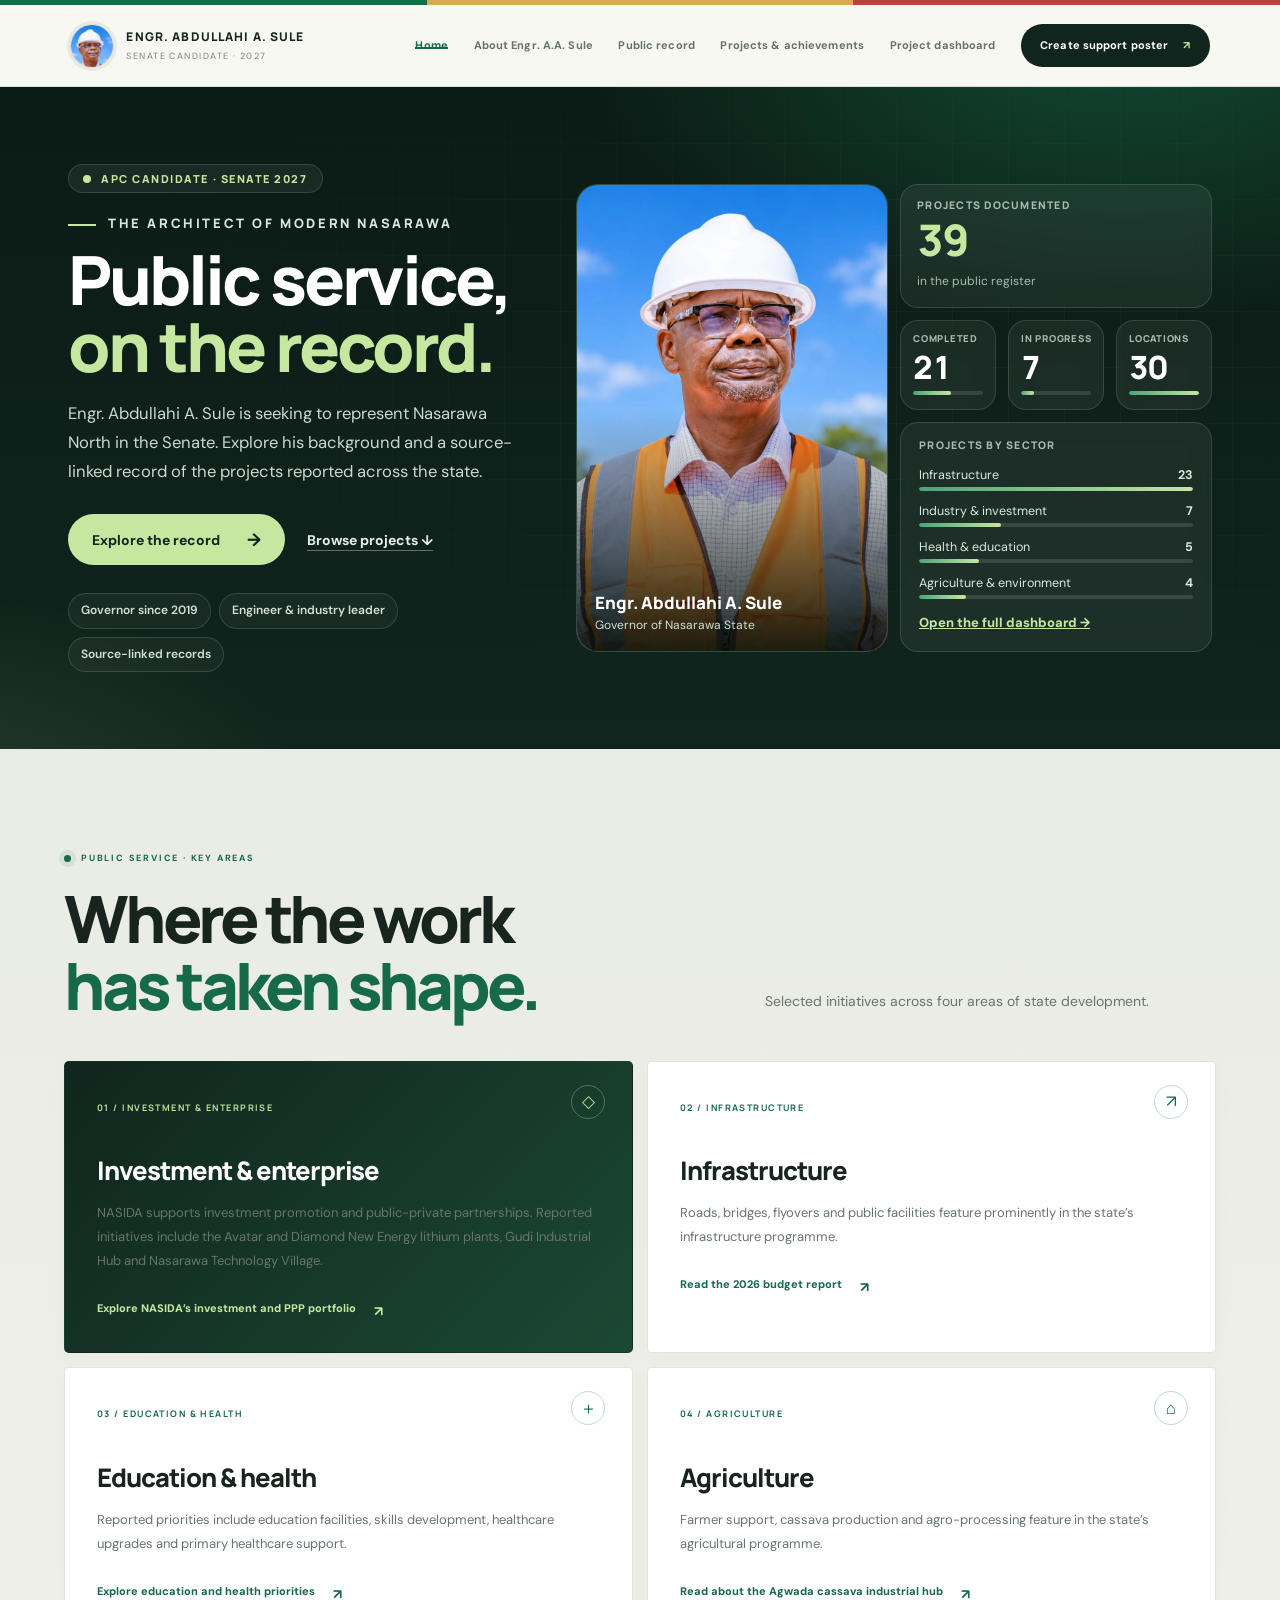
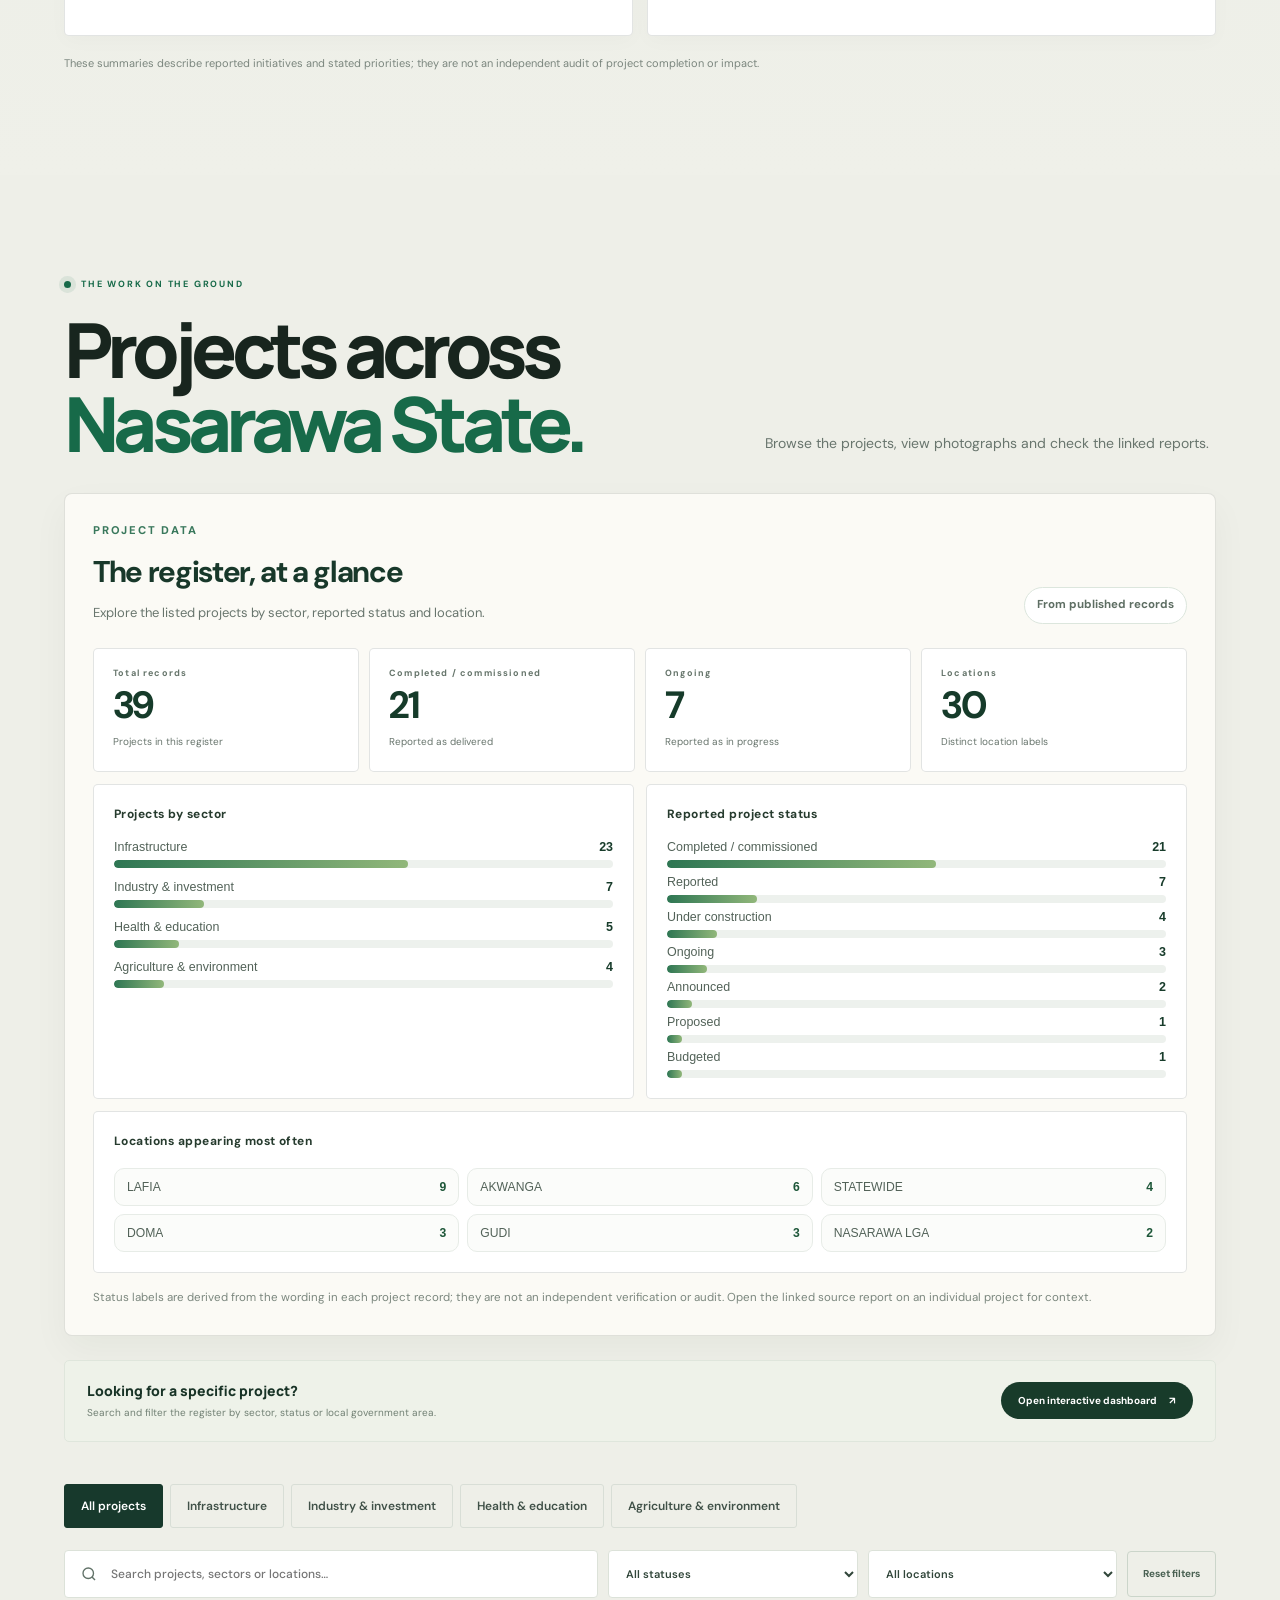
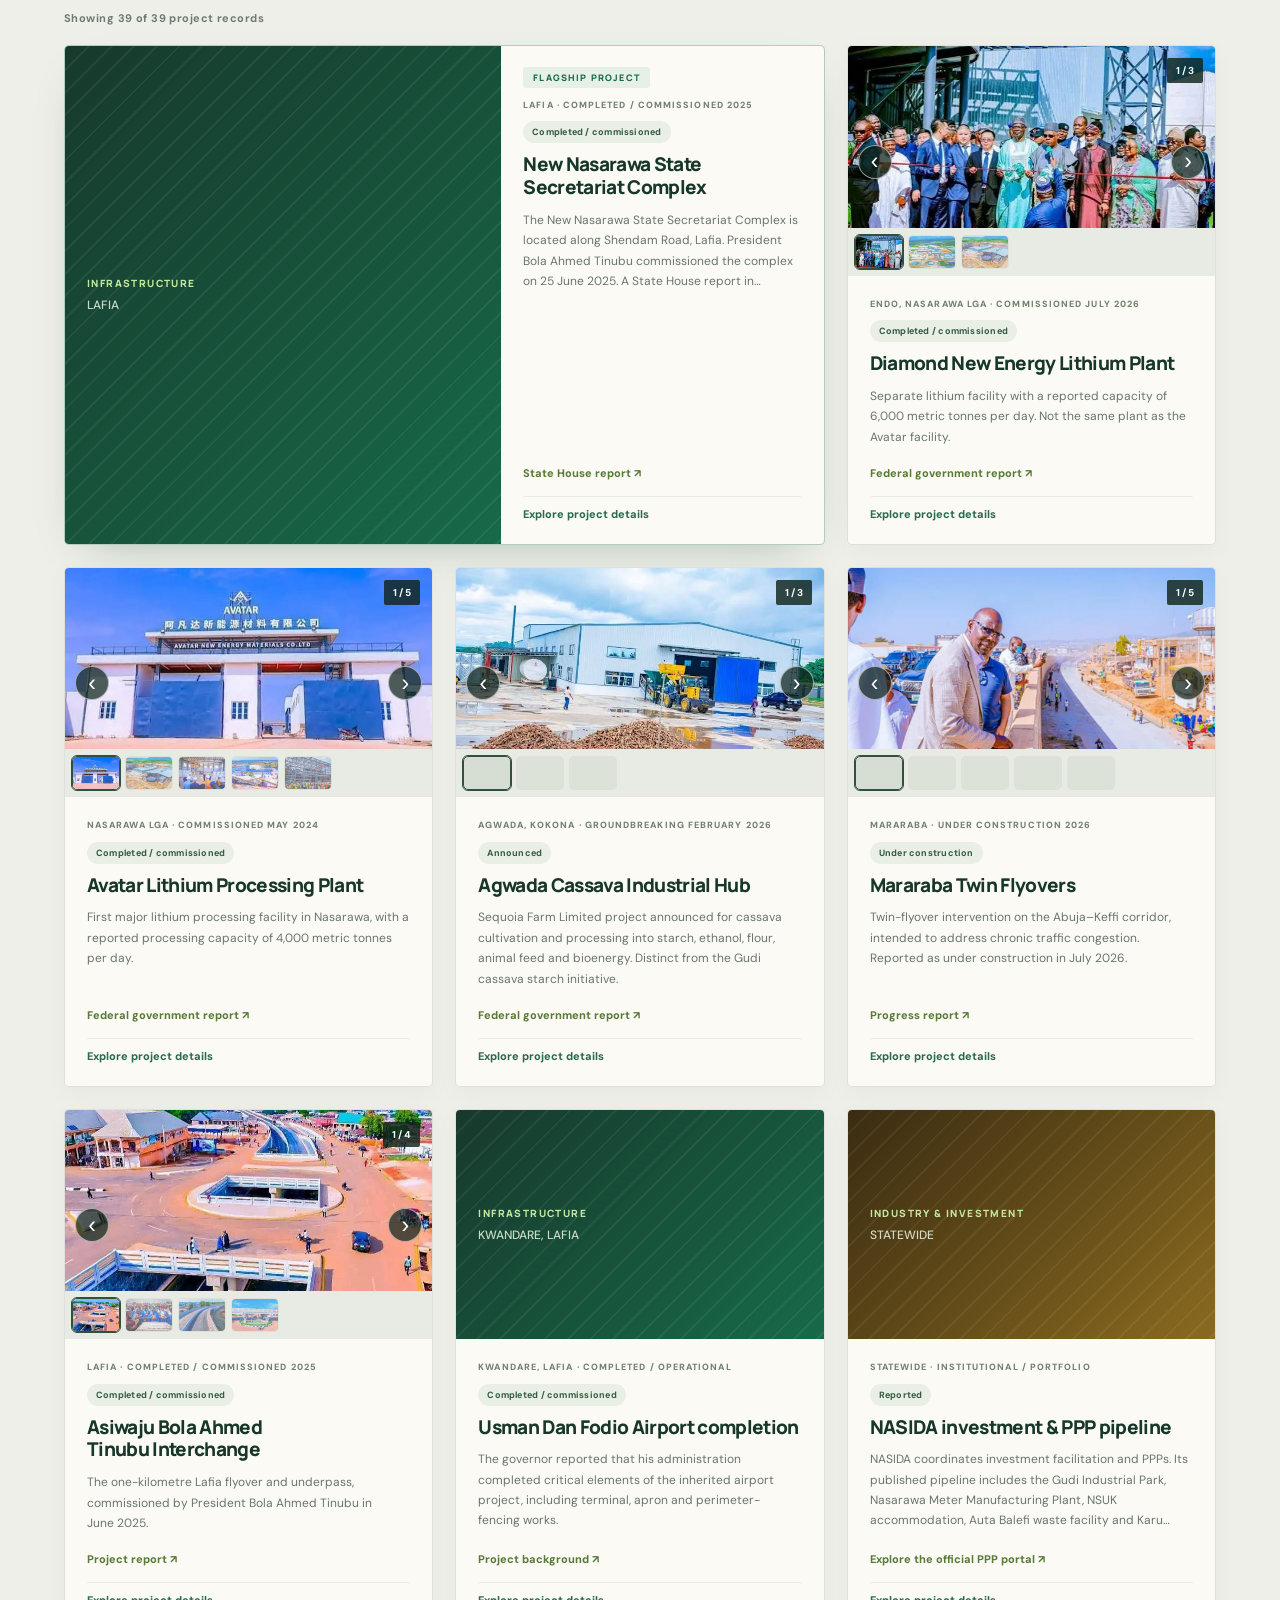
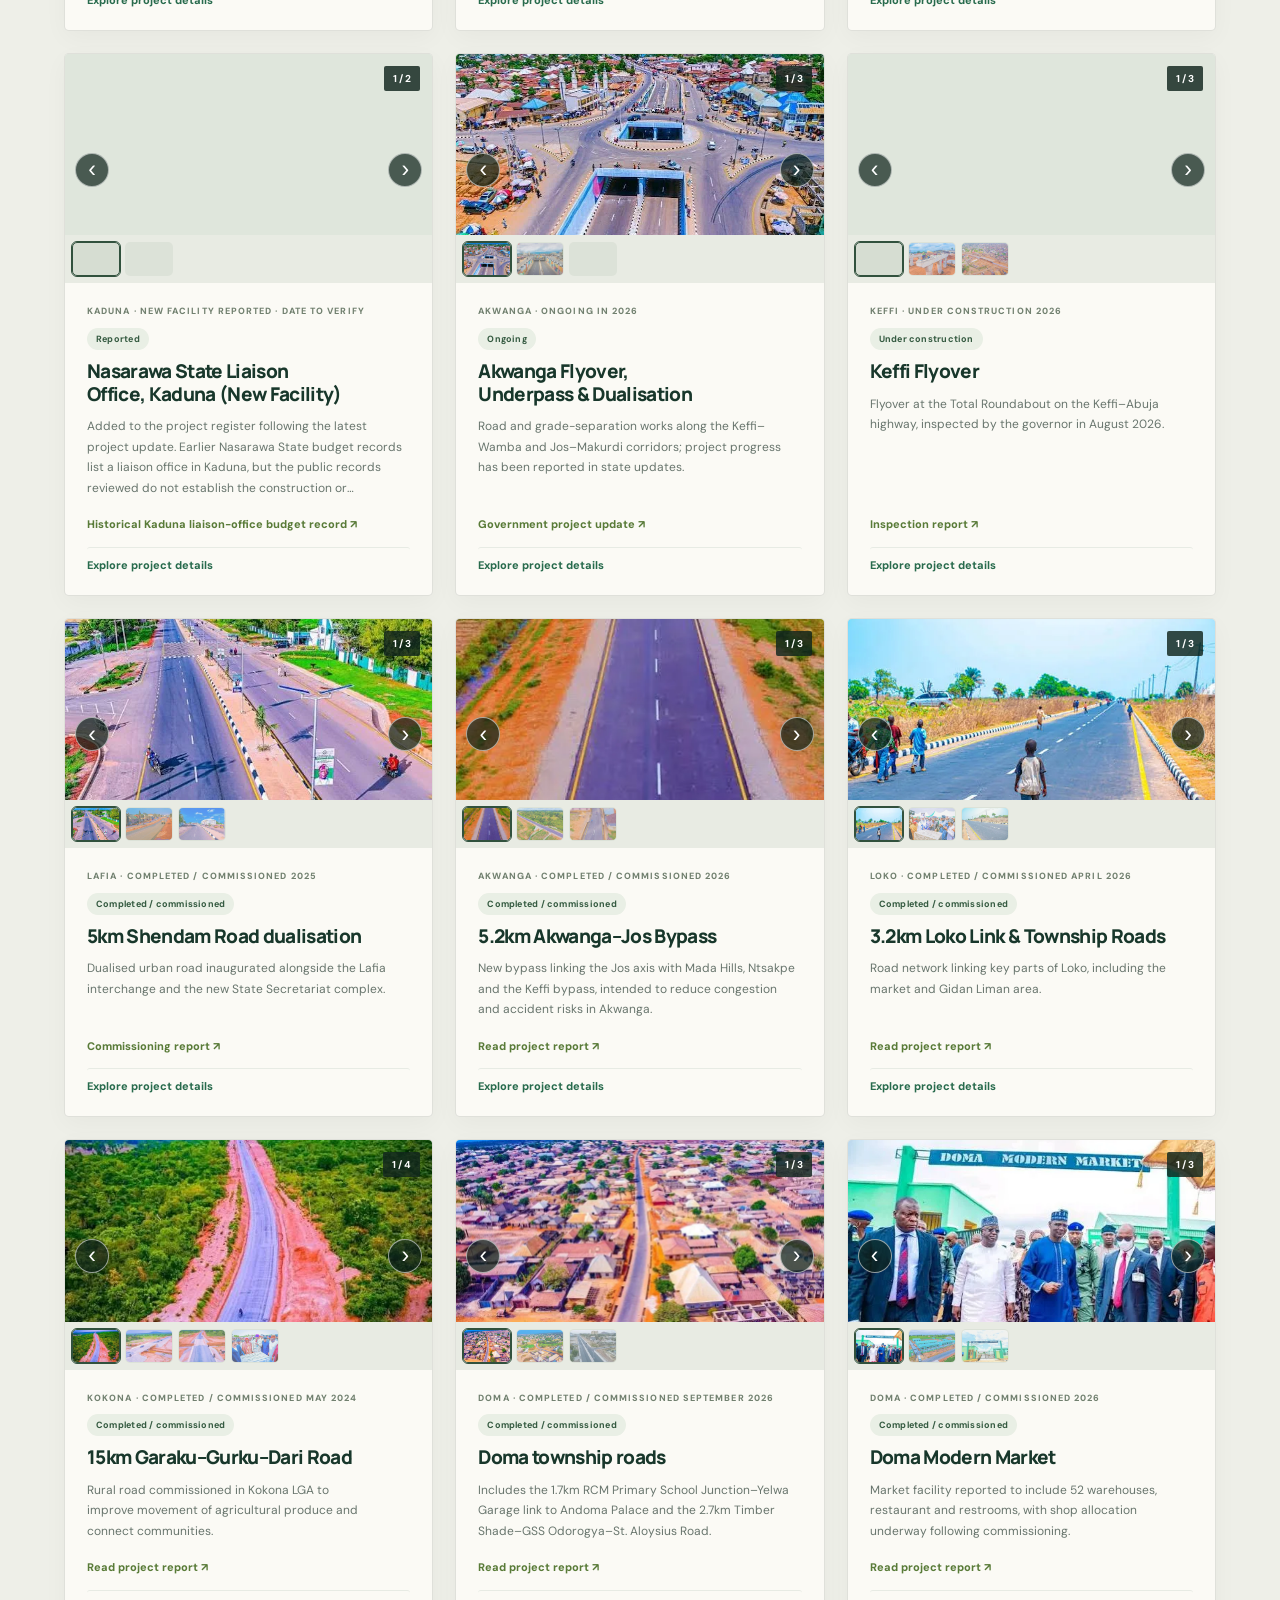
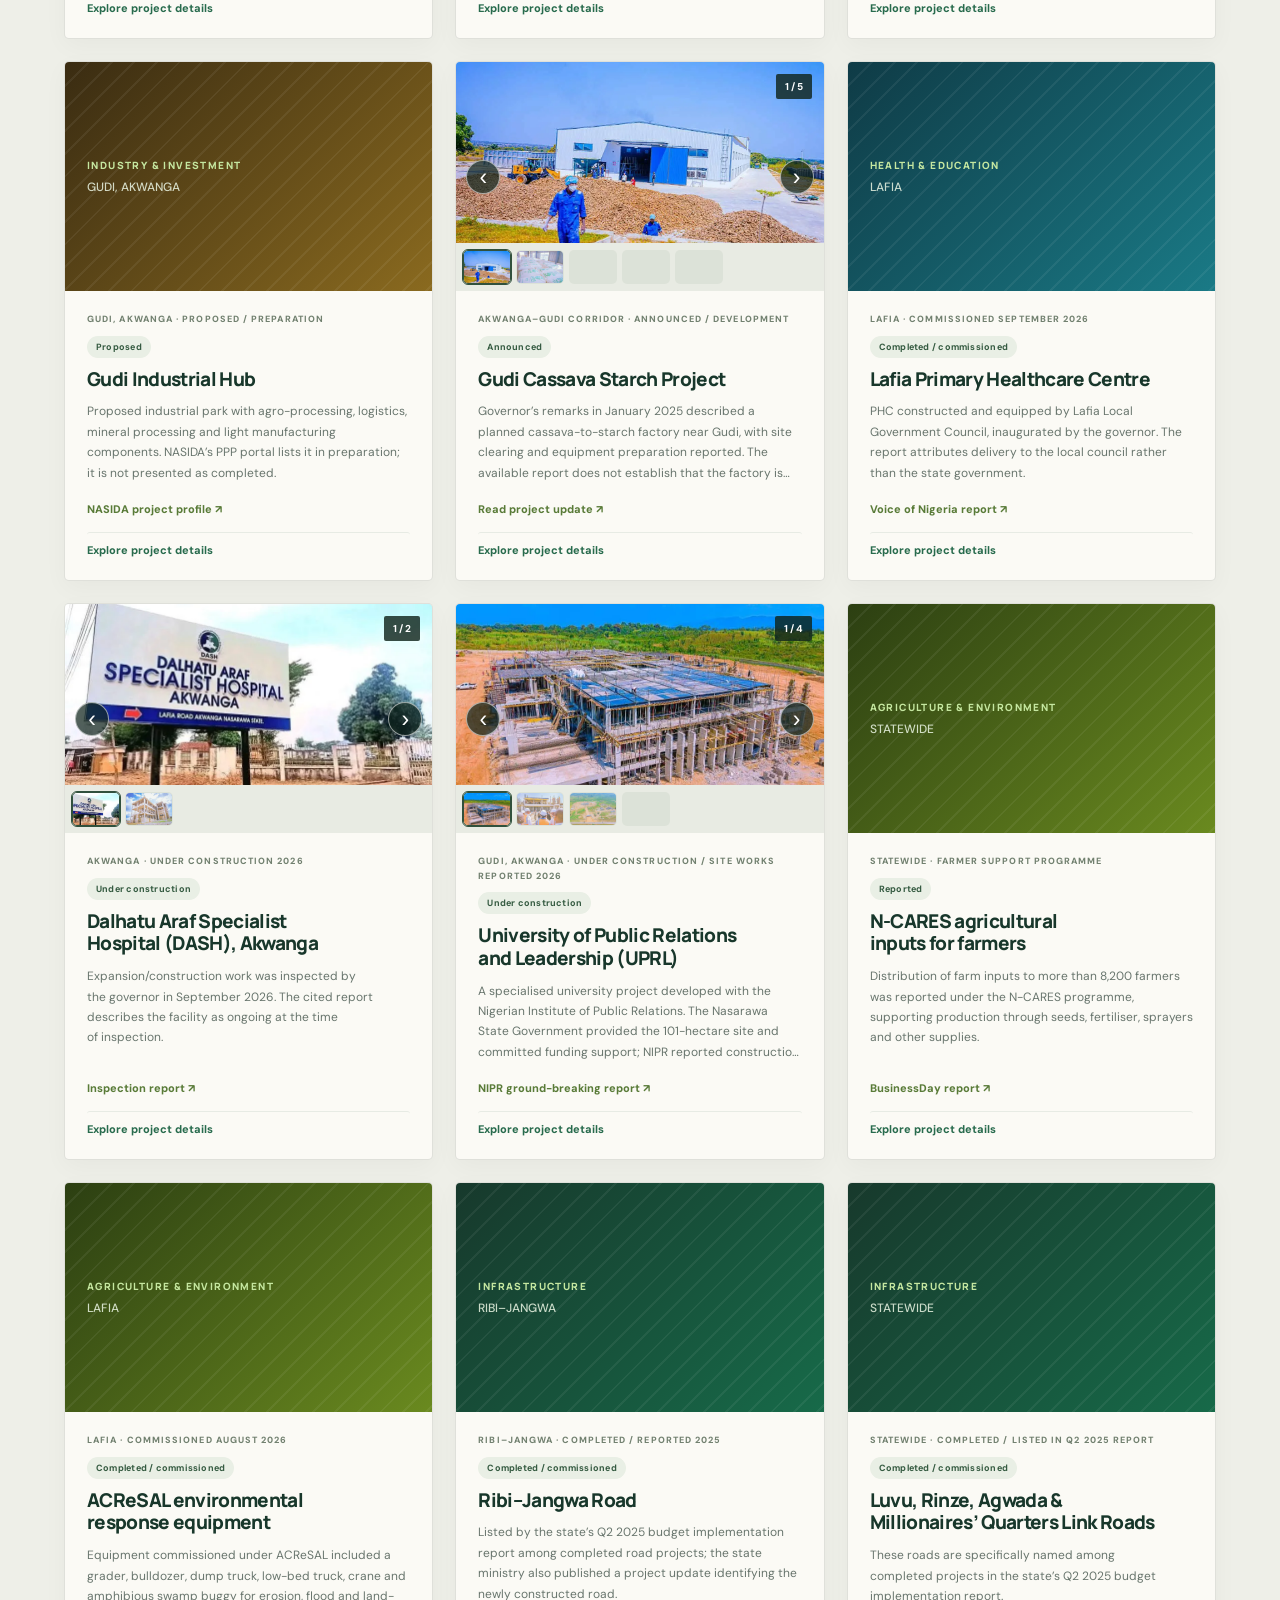
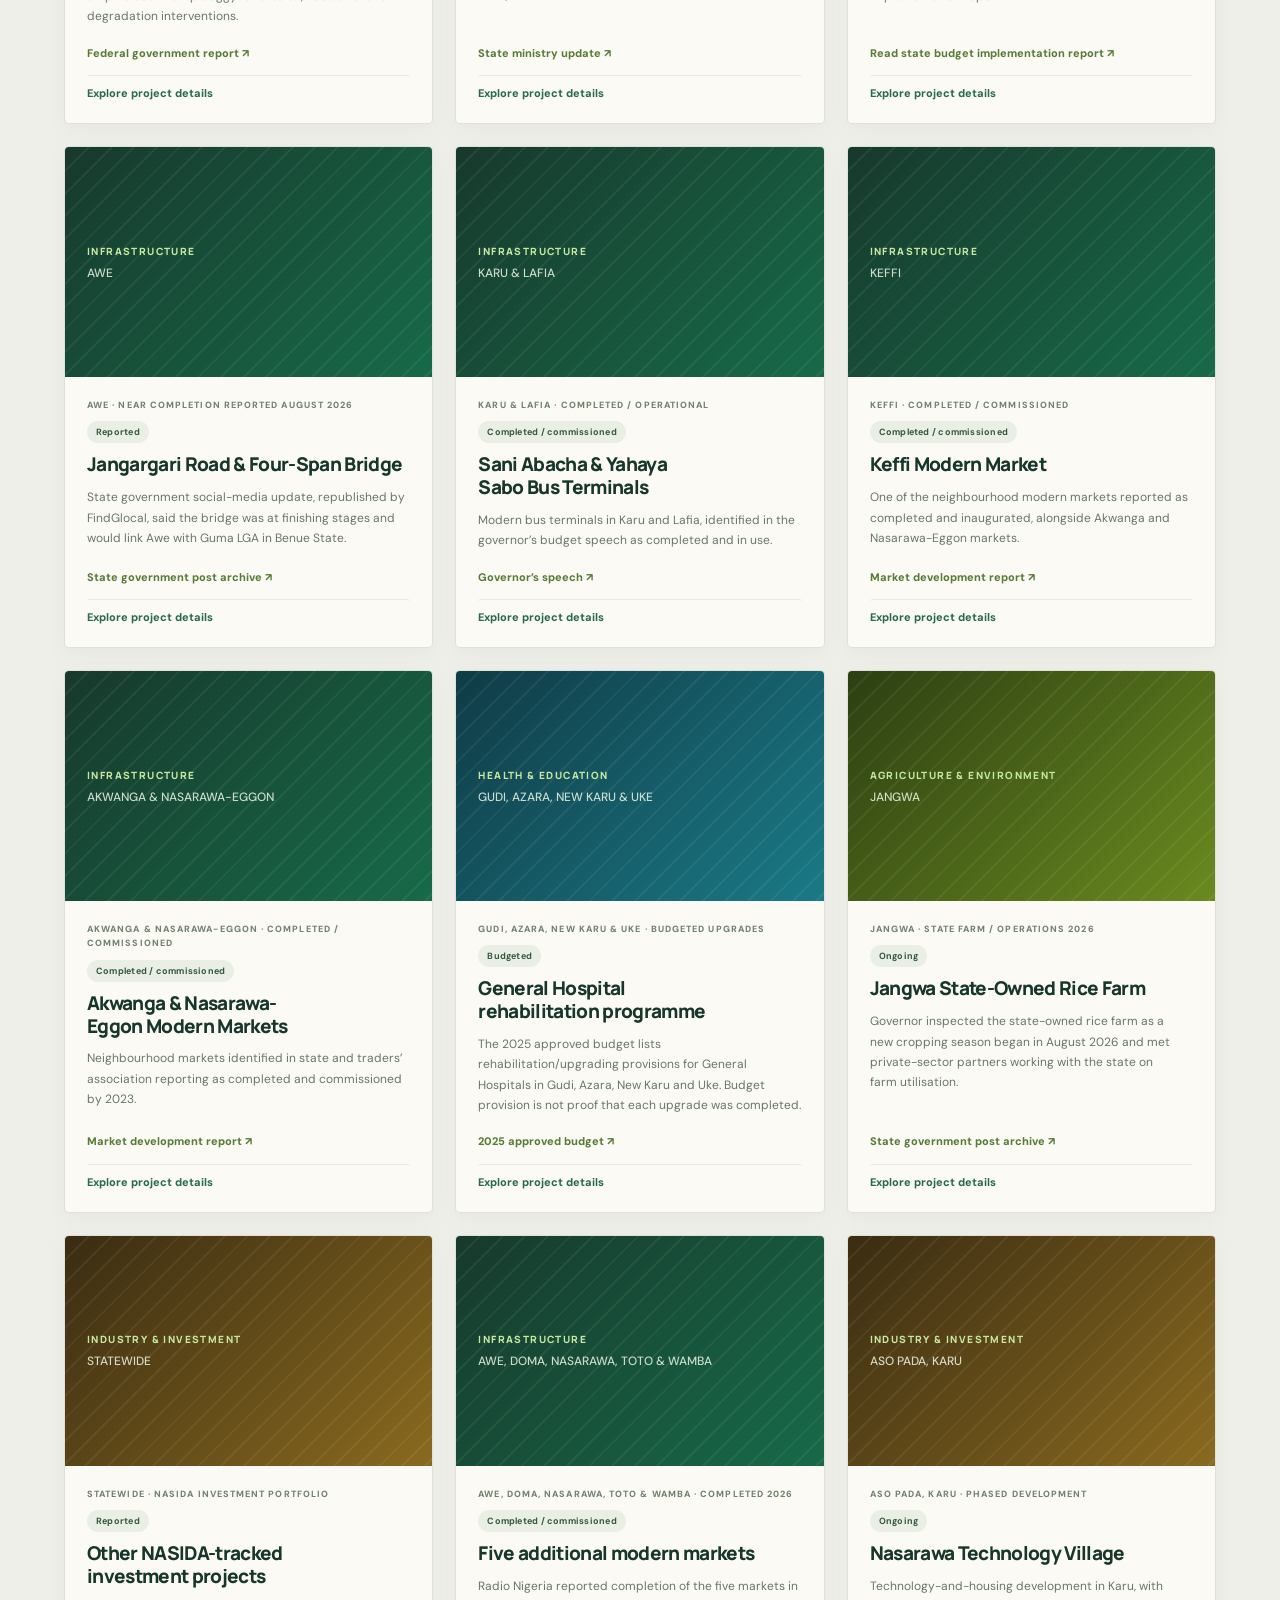
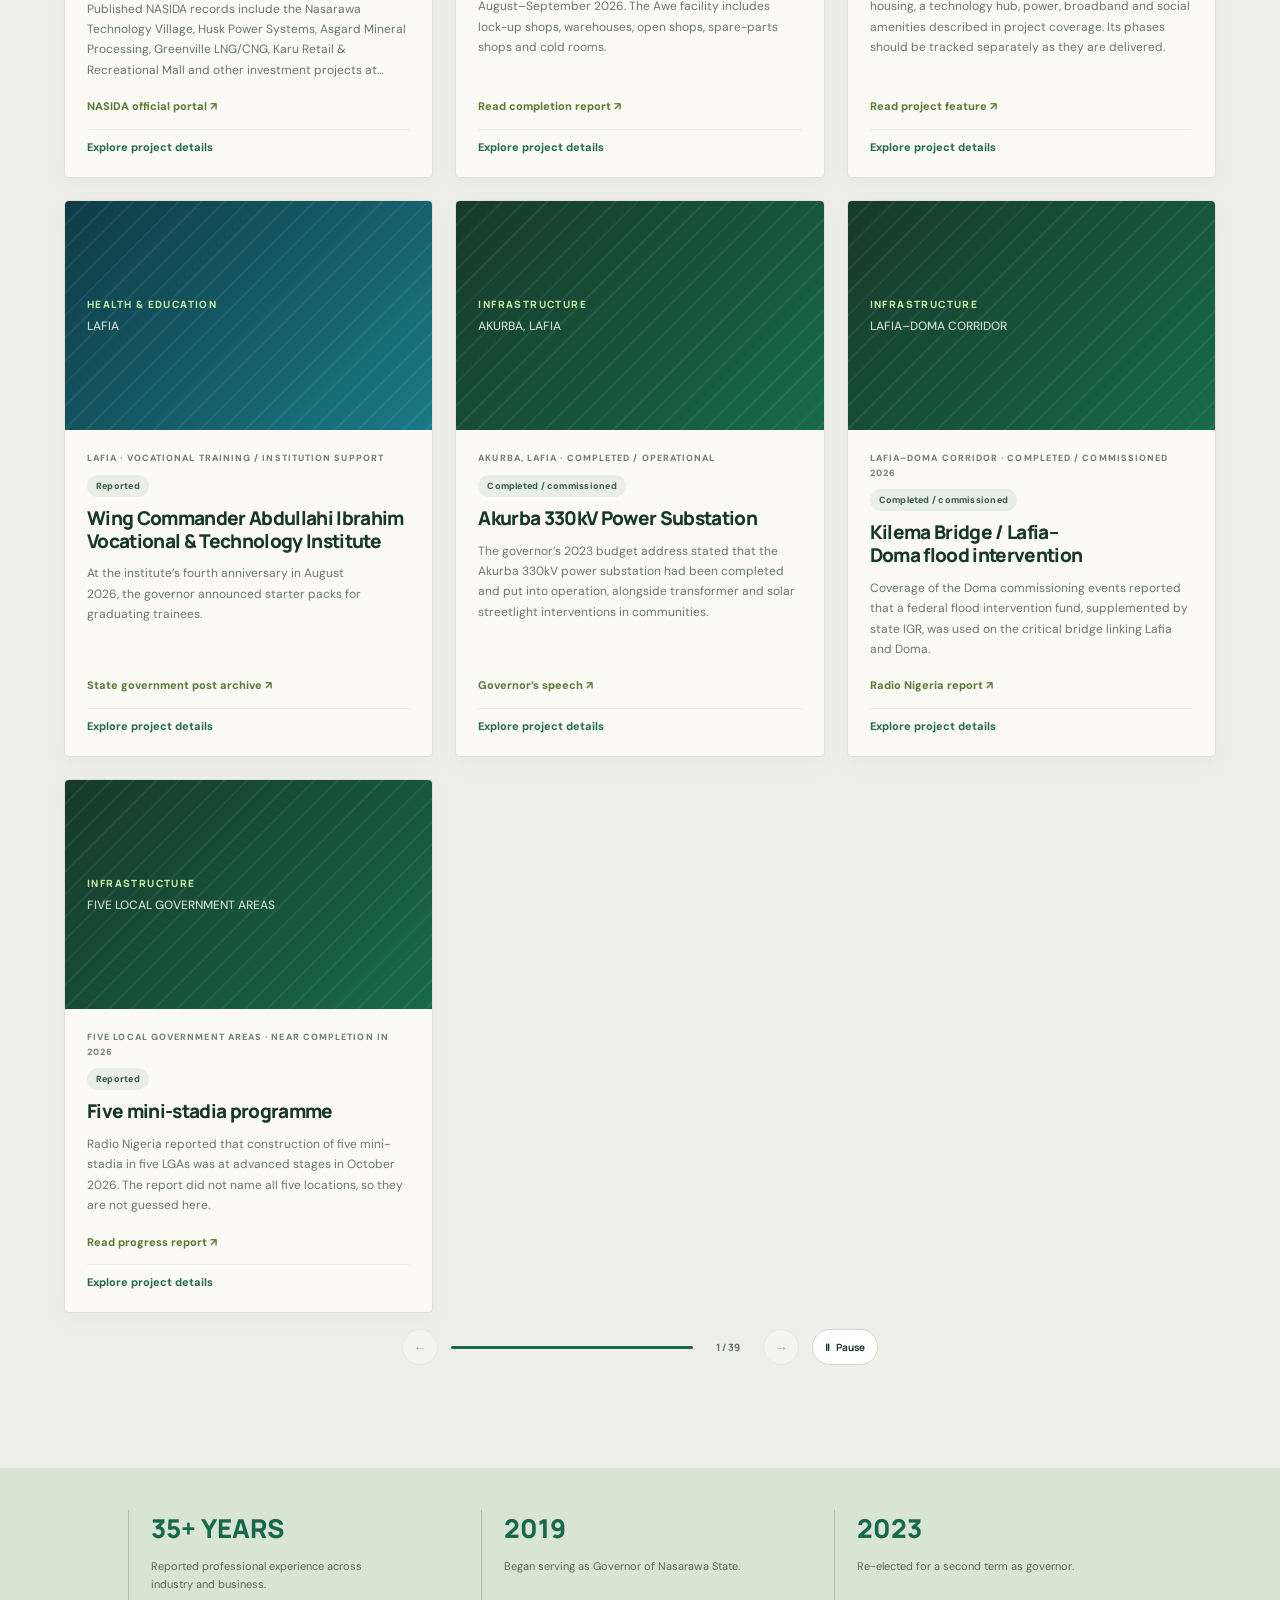
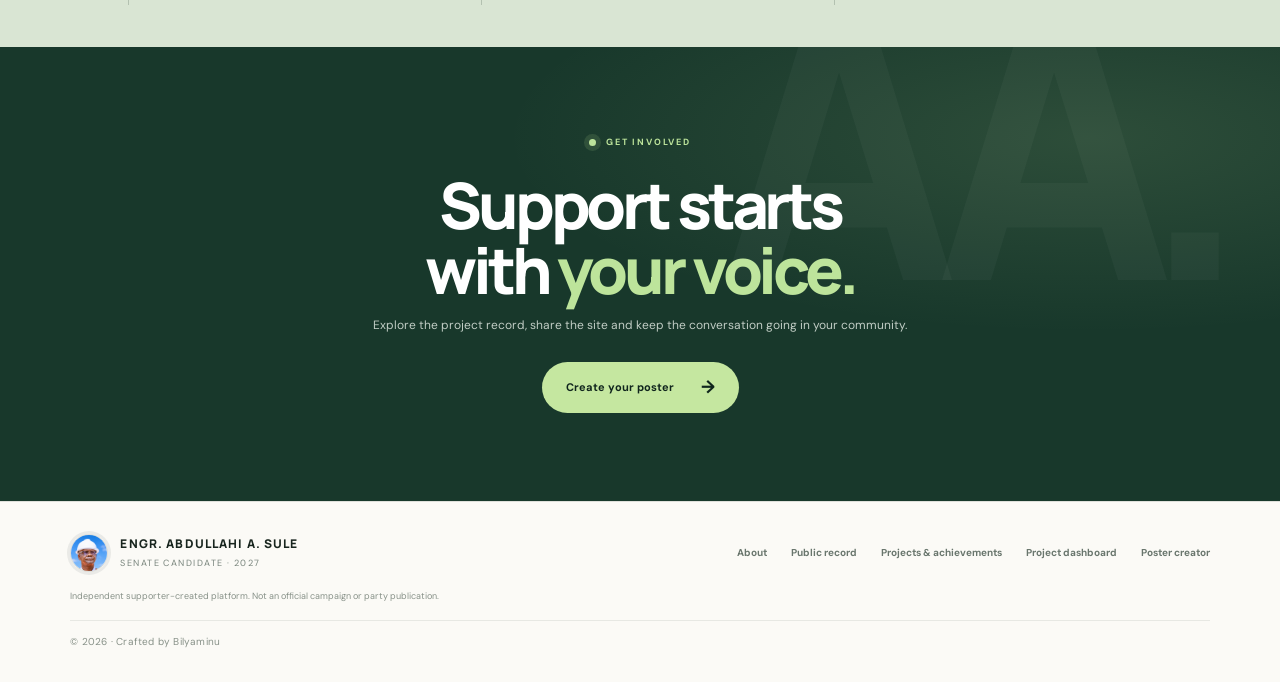
==== commit 1879dd43: "Upgrade" ====
--- a/index.html
+++ b/index.html
@@ -5,11 +5,11 @@
 <link href="candidate-logo.png" rel="apple-touch-icon"/>
 <meta content="width=device-width,initial-scale=1" name="viewport"/>
 <meta content="#10251d" name="theme-color"/><meta content="A look at Engr. Abdullahi A. Sule’s public record and his 2027 bid for the Nasarawa North Senate seat." name="description"/>
-<meta property="og:type" content="website"><meta property="og:title" content="Engr. A.A. Sule | Nasarawa North · 2027"><meta property="og:description" content="A look at Engr. Abdullahi A. Sule’s public record and his 2027 bid for the Nasarawa North Senate seat."><meta property="og:image" content="candidate.jpg"><meta name="twitter:card" content="summary_large_image"><title>Engr. A.A. Sule | Nasarawa North · 2027</title>
+<link rel="canonical" href="__SITE_URL__/"/><meta property="og:type" content="website"/><meta property="og:site_name" content="Engr. A.A. Sule 2027"/><meta property="og:locale" content="en_NG"/><meta property="og:title" content="Engr. A.A. Sule | Nasarawa North · 2027"/><meta property="og:description" content="A look at Engr. Abdullahi A. Sule’s public record and his 2027 bid for the Nasarawa North Senate seat."/><meta property="og:url" content="__SITE_URL__/"/><meta property="og:image" content="__SITE_URL__/og-image.jpg"/><meta property="og:image:type" content="image/jpeg"/><meta property="og:image:width" content="1200"/><meta property="og:image:height" content="630"/><meta property="og:image:alt" content="Engr. Abdullahi A. Sule, APC candidate, Senate 2027 – public service, on the record"/><meta name="twitter:card" content="summary_large_image"/><meta name="twitter:title" content="Engr. A.A. Sule | Nasarawa North · 2027"/><meta name="twitter:description" content="A look at Engr. Abdullahi A. Sule’s public record and his 2027 bid for the Nasarawa North Senate seat."/><meta name="twitter:image" content="__SITE_URL__/og-image.jpg"/><title>Engr. A.A. Sule | Nasarawa North · 2027</title>
 <link href="https://fonts.googleapis.com" rel="preconnect"/><link crossorigin="" href="https://fonts.gstatic.com" rel="preconnect"/>
 <link href="https://fonts.googleapis.com/css2?family=DM+Sans:wght@400;500;600;700&amp;family=Manrope:wght@400;500;600;700;800&amp;display=swap" rel="stylesheet"/>
-<link href="css/site.css?v=20261123" rel="stylesheet"/><link href="css/modern.css?v=20261123" rel="stylesheet"/><link href="css/upgrade.css?v=20261123" rel="stylesheet"/><script defer src="js/site.js?v=20261123"></script><script defer src="js/hero.js?v=20261123"></script><script defer src="js/projects.js?v=20261123"></script><link href="css/campaign-refresh.css?v=20261123" rel="stylesheet"/><link href="css/premium-home.css?v=20261123" rel="stylesheet"/><link href="css/hero-dashboard.css?v=20261123" rel="stylesheet"/></head>
-<body><a class="skip-link" href="#main">Skip to content</a>
+<link href="css/main.css?v=20261126" rel="stylesheet"/><script defer src="js/site.js?v=20261125"></script><script defer src="js/hero.js?v=20261125"></script><script defer src="js/projects.js?v=20261125"></script></head>
+<body class="page-home"><a class="skip-link" href="#main">Skip to content</a>
 <div class="topline"><i></i><i></i><i></i></div>
 <header class="header"><a class="brand" href="index.html"><img alt="Engr. Abdullahi A. Sule" class="brand-photo" src="candidate-logo.png"/><span><b>ENGR. ABDULLAHI A. SULE</b><small>SENATE CANDIDATE · 2027</small></span></a>
 <button aria-expanded="false" aria-label="Open navigation" class="menu-toggle" aria-controls="site-nav">☰</button>
@@ -18,6 +18,7 @@
 <section class="hero-dash" aria-labelledby="heroTitle">
 <div class="hd-copy">
 <p class="hd-kicker"><span class="hd-pulse" aria-hidden="true"></span> APC candidate · Senate 2027</p>
+<p class="hd-tagline">The Architect of Modern Nasarawa</p>
 <h1 id="heroTitle">Public service,<br/><em>on the record.</em></h1>
 <p class="hd-lede">Engr. Abdullahi A. Sule is seeking to represent Nasarawa North in the Senate. Explore his background and a source-linked record of the projects reported across the state.</p>
 <div class="hd-actions"><a class="btn btn-lime" href="#record">Explore the record <b>→</b></a><a class="hd-link" href="#projects">Browse projects ↓</a></div>
@@ -67,23 +68,23 @@
 <div aria-label="Filter projects" class="project-filter" role="group"><button class="filter-btn active" aria-pressed="true" data-filter="all">All projects</button><button class="filter-btn" aria-pressed="false" data-filter="infrastructure">Infrastructure</button><button class="filter-btn" aria-pressed="false" data-filter="industry">Industry &amp; investment</button><button class="filter-btn" aria-pressed="false" data-filter="health">Health &amp; education</button><button class="filter-btn" aria-pressed="false" data-filter="agriculture">Agriculture &amp; environment</button></div>
 <div class="project-tools" aria-label="Search and refine the project register"><label class="project-search"><span class="sr-only">Search projects</span><svg aria-hidden="true" viewBox="0 0 24 24"><circle cx="11" cy="11" r="7"></circle><path d="m16 16 4 4"></path></svg><input id="projectSearch" type="search" placeholder="Search projects, sectors or locations…" autocomplete="off"></label><label class="sr-only" for="projectStatusFilter">Filter by project status</label><select id="projectStatusFilter"><option value="all">All statuses</option></select><label class="sr-only" for="projectLocationFilter">Filter by location</label><select id="projectLocationFilter"><option value="all">All locations</option></select><button class="project-reset" id="projectReset" type="button">Reset filters</button></div><p class="project-results" id="projectResults" role="status" aria-live="polite"></p><p class="project-scroll-hint" id="projectStatus">Select a project to view its photographs and source.</p>
 <div class="projects-grid">
-<article class="project-card" data-category="infrastructure"><div class="project-photo no-photo" role="img" aria-label="Project photo can be added with the photo manager"><span>ADD YOUR PROJECT PHOTO</span><small>Use the project photo manager to add a local image</small></div><div class="project-body"><span class="project-meta">LAFIA · COMPLETED / COMMISSIONED 2025</span><h3>Asiwaju Bola Ahmed Tinubu Interchange</h3><p>The one-kilometre Lafia flyover and underpass, commissioned by President Bola Ahmed Tinubu in June 2025. The state government reported a project cost above ₦16 billion.</p><a href="https://fmino.gov.ng/president-tinubu-inaugurates-multi-billion-lafia-flyover-underpass/" rel="noopener" target="_blank">Project report ↗</a></div></article>
+<article class="project-card" data-category="infrastructure"><div class="project-photo no-photo" role="img" aria-label="Project photo can be added with the photo manager"><span>ADD YOUR PROJECT PHOTO</span><small>Use the project photo manager to add a local image</small></div><div class="project-body"><span class="project-meta">LAFIA · COMPLETED / COMMISSIONED 2025</span><h3>Asiwaju Bola Ahmed Tinubu Interchange</h3><p>The one-kilometre Lafia flyover and underpass, commissioned by President Bola Ahmed Tinubu in June 2025.</p><a href="https://fmino.gov.ng/president-tinubu-inaugurates-multi-billion-lafia-flyover-underpass/" rel="noopener" target="_blank">Project report ↗</a></div></article>
 <article class="project-card" data-category="infrastructure"><div class="project-photo no-photo" role="img" aria-label="Project photo can be added with the photo manager"><span>ADD YOUR PROJECT PHOTO</span><small>Use the project photo manager to add a local image</small></div><div class="project-body"><span class="project-meta">LAFIA · COMPLETED / COMMISSIONED 2025</span><h3>New Nasarawa State Secretariat Complex</h3><p>The New Nasarawa State Secretariat Complex is located along Shendam Road, Lafia. President Bola Ahmed Tinubu commissioned the complex on 25 June 2025. A State House report in October 2026 described the completed complex as housing several state ministries and being powered by a 1-megawatt solar farm. The project register records the public reporting; it does not independently audit costs or delivery.</p><a href="https://statehouse.gov.ng/governor-sule-tinubus-economic-reforms-boost-nasarawas-monthly-allocation-from-%E2%82%A64-5bn-to-%E2%82%A616bn/" rel="noopener" target="_blank">State House report ↗</a></div></article>
 <article class="project-card" data-category="infrastructure"><div class="project-photo no-photo" role="img" aria-label="Project photo can be added with the photo manager"><span>ADD YOUR PROJECT PHOTO</span><small>Use the project photo manager to add a local image</small></div><div class="project-body"><span class="project-meta">LAFIA · COMPLETED / COMMISSIONED 2025</span><h3>5km Shendam Road dualisation</h3><p>Dualised urban road inaugurated alongside the Lafia interchange and the new State Secretariat complex.</p><a href="https://nannews.ng/president-tinubu-inaugurates-multi-billion-lafia-flyover-underpass/" rel="noopener" target="_blank">Commissioning report ↗</a></div></article>
 <article class="project-card" data-category="infrastructure"><div class="project-photo no-photo" role="img" aria-label="Project photo can be added with the photo manager"><span>ADD YOUR PROJECT PHOTO</span><small>Use the project photo manager to add a local image</small></div><div class="project-body"><span class="project-meta">KADUNA · NEW FACILITY REPORTED · DATE TO VERIFY</span><h3>Nasarawa State Liaison Office, Kaduna (New Facility)</h3><p>Added to the project register following the latest project update. Earlier Nasarawa State budget records list a liaison office in Kaduna, but the public records reviewed do not establish the construction or commissioning date of the newer facility. The current facility’s scope and delivery date should be confirmed against an official announcement.</p><a href="https://s3.eu-west-2.amazonaws.com/openstates.ng.storage/documents/dataset_Nasarawa_2017_Approved_Budget.pdf" rel="noopener" target="_blank">Historical Kaduna liaison-office budget record ↗</a></div></article>
 <article class="project-card" data-category="infrastructure"><div class="project-photo no-photo" role="img" aria-label="Project photo can be added with the photo manager"><span>ADD YOUR PROJECT PHOTO</span><small>Use the project photo manager to add a local image</small></div><div class="project-body"><span class="project-meta">AKWANGA · COMPLETED / COMMISSIONED 2026</span><h3>5.2km Akwanga–Jos Bypass</h3><p>New bypass linking the Jos axis with Mada Hills, Ntsakpe and the Keffi bypass, intended to reduce congestion and accident risks in Akwanga.</p><a href="https://punchng.com/nasarawa-gov-opens-5-2km-akwanga-jos-bypass-to-ease-traffic/" rel="noopener" target="_blank">Read project report ↗</a></div></article>
-<article class="project-card" data-category="infrastructure"><div class="project-photo no-photo" role="img" aria-label="Project photo can be added with the photo manager"><span>ADD YOUR PROJECT PHOTO</span><small>Use the project photo manager to add a local image</small></div><div class="project-body"><span class="project-meta">LOKO · COMPLETED / COMMISSIONED APRIL 2026</span><h3>3.2km Loko Link &amp; Township Roads</h3><p>Road network linking key parts of Loko, including the market and Gidan Liman area. Reported contract value: ₦2.8 billion.</p><a href="https://guardian.ng/news/governor-sule-commissions-n2-8bn-3-2km-loko-link-township-roads/" rel="noopener" target="_blank">Read project report ↗</a></div></article>
-<article class="project-card" data-category="infrastructure"><div class="project-photo no-photo" role="img" aria-label="Project photo can be added with the photo manager"><span>ADD YOUR PROJECT PHOTO</span><small>Use the project photo manager to add a local image</small></div><div class="project-body"><span class="project-meta">KOKONA · COMPLETED / COMMISSIONED MAY 2024</span><h3>15km Garaku–Gurku–Dari Road</h3><p>Rural road commissioned in Kokona LGA to improve movement of agricultural produce and connect communities. Reported cost: approximately ₦3.67 billion.</p><a href="https://punchng.com/nasarawa-gov-unveils-n3-6bn-road/" rel="noopener" target="_blank">Read project report ↗</a></div></article>
+<article class="project-card" data-category="infrastructure"><div class="project-photo no-photo" role="img" aria-label="Project photo can be added with the photo manager"><span>ADD YOUR PROJECT PHOTO</span><small>Use the project photo manager to add a local image</small></div><div class="project-body"><span class="project-meta">LOKO · COMPLETED / COMMISSIONED APRIL 2026</span><h3>3.2km Loko Link &amp; Township Roads</h3><p>Road network linking key parts of Loko, including the market and Gidan Liman area.</p><a href="https://guardian.ng/news/governor-sule-commissions-n2-8bn-3-2km-loko-link-township-roads/" rel="noopener" target="_blank">Read project report ↗</a></div></article>
+<article class="project-card" data-category="infrastructure"><div class="project-photo no-photo" role="img" aria-label="Project photo can be added with the photo manager"><span>ADD YOUR PROJECT PHOTO</span><small>Use the project photo manager to add a local image</small></div><div class="project-body"><span class="project-meta">KOKONA · COMPLETED / COMMISSIONED MAY 2024</span><h3>15km Garaku–Gurku–Dari Road</h3><p>Rural road commissioned in Kokona LGA to improve movement of agricultural produce and connect communities.</p><a href="https://punchng.com/nasarawa-gov-unveils-n3-6bn-road/" rel="noopener" target="_blank">Read project report ↗</a></div></article>
 <article class="project-card" data-category="infrastructure"><div class="project-photo no-photo" role="img" aria-label="Project photo can be added with the photo manager"><span>ADD YOUR PROJECT PHOTO</span><small>Use the project photo manager to add a local image</small></div><div class="project-body"><span class="project-meta">DOMA · COMPLETED / COMMISSIONED SEPTEMBER 2026</span><h3>Doma township roads</h3><p>Includes the 1.7km RCM Primary School Junction–Yelwa Garage link to Andoma Palace and the 2.7km Timber Shade–GSS Odorogya–St. Aloysius Road.</p><a href="https://radionigerianorthcentral.gov.ng/2026/10/03/nasarawa-state-governor-commissions-market-roads-in-doma-lga/" rel="noopener" target="_blank">Read project report ↗</a></div></article>
 <article class="project-card" data-category="infrastructure"><div class="project-photo no-photo" role="img" aria-label="Project photo can be added with the photo manager"><span>ADD YOUR PROJECT PHOTO</span><small>Use the project photo manager to add a local image</small></div><div class="project-body"><span class="project-meta">DOMA · COMPLETED / COMMISSIONED 2026</span><h3>Doma Modern Market</h3><p>Market facility reported to include 52 warehouses, restaurant and restrooms, with shop allocation underway following commissioning.</p><a href="https://radionigerianorthcentral.gov.ng/2026/10/03/nasarawa-state-governor-commissions-market-roads-in-doma-lga/" rel="noopener" target="_blank">Read project report ↗</a></div></article>
-<article class="project-card" data-category="infrastructure"><div class="project-photo no-photo" role="img" aria-label="Project photo can be added with the photo manager"><span>ADD YOUR PROJECT PHOTO</span><small>Use the project photo manager to add a local image</small></div><div class="project-body"><span class="project-meta">MARARABA · UNDER CONSTRUCTION 2026</span><h3>Mararaba Twin Flyovers</h3><p>₦39 billion twin-flyover intervention on the Abuja–Keffi corridor, intended to address chronic traffic congestion. Reported as under construction in July 2026.</p><a href="https://fmino.gov.ng/governor-sule-renews-appeal-to-fg-for-reimbursement-of-funds-spent-on-federal-highways/" rel="noopener" target="_blank">Progress report ↗</a></div></article>
+<article class="project-card" data-category="infrastructure"><div class="project-photo no-photo" role="img" aria-label="Project photo can be added with the photo manager"><span>ADD YOUR PROJECT PHOTO</span><small>Use the project photo manager to add a local image</small></div><div class="project-body"><span class="project-meta">MARARABA · UNDER CONSTRUCTION 2026</span><h3>Mararaba Twin Flyovers</h3><p>Twin-flyover intervention on the Abuja–Keffi corridor, intended to address chronic traffic congestion. Reported as under construction in July 2026.</p><a href="https://fmino.gov.ng/governor-sule-renews-appeal-to-fg-for-reimbursement-of-funds-spent-on-federal-highways/" rel="noopener" target="_blank">Progress report ↗</a></div></article>
 <article class="project-card" data-category="infrastructure"><div class="project-photo no-photo" role="img" aria-label="Project photo can be added with the photo manager"><span>ADD YOUR PROJECT PHOTO</span><small>Use the project photo manager to add a local image</small></div><div class="project-body"><span class="project-meta">KEFFI · UNDER CONSTRUCTION 2026</span><h3>Keffi Flyover</h3><p>Flyover at the Total Roundabout on the Keffi–Abuja highway, inspected by the governor in August 2026.</p><a href="https://nbs.na.gov.ng/2026/08/29/sule-inspects-mararaba-keffi-flyover-projects/" rel="noopener" target="_blank">Inspection report ↗</a></div></article>
 <article class="project-card" data-category="infrastructure"><div class="project-photo no-photo" role="img" aria-label="Project photo can be added with the photo manager"><span>ADD YOUR PROJECT PHOTO</span><small>Use the project photo manager to add a local image</small></div><div class="project-body"><span class="project-meta">AKWANGA · ONGOING IN 2026</span><h3>Akwanga Flyover, Underpass &amp; Dualisation</h3><p>Road and grade-separation works along the Keffi–Wamba and Jos–Makurdi corridors; project progress has been reported in state updates.</p><a href="https://fmino.gov.ng/governor-sule-renews-appeal-to-fg-for-reimbursement-of-funds-spent-on-federal-highways/" rel="noopener" target="_blank">Government project update ↗</a></div></article>
-<article class="project-card" data-category="industry"><div class="project-photo no-photo" role="img" aria-label="Project photo can be added with the photo manager"><span>ADD YOUR PROJECT PHOTO</span><small>Use the project photo manager to add a local image</small></div><div class="project-body"><span class="project-meta">NASARAWA LGA · COMMISSIONED MAY 2024</span><h3>Avatar Lithium Processing Plant</h3><p>First major lithium processing facility in Nasarawa, reported at an investment of about US$100 million and processing capacity of 4,000 metric tonnes per day.</p><a href="https://fmino.gov.ng/president-bola-tinubu-commissioned-first-largest-lithium-processing-plant-in-nasarawa/" rel="noopener" target="_blank">Federal government report ↗</a></div></article>
-<article class="project-card" data-category="industry"><div class="project-photo no-photo" role="img" aria-label="Project photo can be added with the photo manager"><span>ADD YOUR PROJECT PHOTO</span><small>Use the project photo manager to add a local image</small></div><div class="project-body"><span class="project-meta">ENDO, NASARAWA LGA · COMMISSIONED JULY 2026</span><h3>Diamond New Energy Lithium Plant</h3><p>Separate facility reported at US$250 million with a capacity of 6,000 metric tonnes per day. Not the same plant as the Avatar facility.</p><a href="https://fmino.gov.ng/president-tinubu-commissions-6-000-metric-tons-per-day-lithium-processing-plant-in-nasarawa-state/" rel="noopener" target="_blank">Federal government report ↗</a></div></article>
+<article class="project-card" data-category="industry"><div class="project-photo no-photo" role="img" aria-label="Project photo can be added with the photo manager"><span>ADD YOUR PROJECT PHOTO</span><small>Use the project photo manager to add a local image</small></div><div class="project-body"><span class="project-meta">NASARAWA LGA · COMMISSIONED MAY 2024</span><h3>Avatar Lithium Processing Plant</h3><p>First major lithium processing facility in Nasarawa, with a reported processing capacity of 4,000 metric tonnes per day.</p><a href="https://fmino.gov.ng/president-bola-tinubu-commissioned-first-largest-lithium-processing-plant-in-nasarawa/" rel="noopener" target="_blank">Federal government report ↗</a></div></article>
+<article class="project-card" data-category="industry"><div class="project-photo no-photo" role="img" aria-label="Project photo can be added with the photo manager"><span>ADD YOUR PROJECT PHOTO</span><small>Use the project photo manager to add a local image</small></div><div class="project-body"><span class="project-meta">ENDO, NASARAWA LGA · COMMISSIONED JULY 2026</span><h3>Diamond New Energy Lithium Plant</h3><p>Separate lithium facility with a reported capacity of 6,000 metric tonnes per day. Not the same plant as the Avatar facility.</p><a href="https://fmino.gov.ng/president-tinubu-commissions-6-000-metric-tons-per-day-lithium-processing-plant-in-nasarawa-state/" rel="noopener" target="_blank">Federal government report ↗</a></div></article>
 <article class="project-card" data-category="industry"><div class="project-photo no-photo" role="img" aria-label="Project photo can be added with the photo manager"><span>ADD YOUR PROJECT PHOTO</span><small>Use the project photo manager to add a local image</small></div><div class="project-body"><span class="project-meta">STATEWIDE · INSTITUTIONAL / PORTFOLIO</span><h3>NASIDA investment &amp; PPP pipeline</h3><p>NASIDA coordinates investment facilitation and PPPs. Its published pipeline includes the Gudi Industrial Park, Nasarawa Meter Manufacturing Plant, NSUK accommodation, Auta Balefi waste facility and Karu Retail &amp; Recreational Mall at differing stages.</p><a href="https://ppp.nasida.na.gov.ng/" rel="noopener" target="_blank">Explore the official PPP portal ↗</a></div></article>
 <article class="project-card" data-category="industry"><div class="project-photo no-photo" role="img" aria-label="Project photo can be added with the photo manager"><span>ADD YOUR PROJECT PHOTO</span><small>Use the project photo manager to add a local image</small></div><div class="project-body"><span class="project-meta">GUDI, AKWANGA · PROPOSED / PREPARATION</span><h3>Gudi Industrial Hub</h3><p>Proposed industrial park with agro-processing, logistics, mineral processing and light manufacturing components. NASIDA’s PPP portal lists it in preparation; it is not presented as completed.</p><a href="https://ppp.nasida.na.gov.ng/project/gudi-industrial-park-project" rel="noopener" target="_blank">NASIDA project profile ↗</a></div></article>
-<article class="project-card" data-category="industry"><div class="project-photo no-photo" role="img" aria-label="Project photo can be added with the photo manager"><span>ADD YOUR PROJECT PHOTO</span><small>Use the project photo manager to add a local image</small></div><div class="project-body"><span class="project-meta">AGWADA, KOKONA · GROUNDBREAKING FEBRUARY 2026</span><h3>₦30bn Agwada Cassava Industrial Hub</h3><p>Sequoia Farm Limited project announced for cassava cultivation and processing into starch, ethanol, flour, animal feed and bioenergy. Distinct from the Gudi cassava starch initiative.</p><a href="https://fmino.gov.ng/governor-sule-performs-ground-breaking-of-n30bn-cassava-industrial-hub/" rel="noopener" target="_blank">Federal government report ↗</a></div></article>
+<article class="project-card" data-category="industry"><div class="project-photo no-photo" role="img" aria-label="Project photo can be added with the photo manager"><span>ADD YOUR PROJECT PHOTO</span><small>Use the project photo manager to add a local image</small></div><div class="project-body"><span class="project-meta">AGWADA, KOKONA · GROUNDBREAKING FEBRUARY 2026</span><h3>Agwada Cassava Industrial Hub</h3><p>Sequoia Farm Limited project announced for cassava cultivation and processing into starch, ethanol, flour, animal feed and bioenergy. Distinct from the Gudi cassava starch initiative.</p><a href="https://fmino.gov.ng/governor-sule-performs-ground-breaking-of-n30bn-cassava-industrial-hub/" rel="noopener" target="_blank">Federal government report ↗</a></div></article>
 <article class="project-card" data-category="agriculture"><div class="project-photo no-photo" role="img" aria-label="Project photo can be added with the photo manager"><span>ADD YOUR PROJECT PHOTO</span><small>Use the project photo manager to add a local image</small></div><div class="project-body"><span class="project-meta">AKWANGA–GUDI CORRIDOR · ANNOUNCED / DEVELOPMENT</span><h3>Gudi Cassava Starch Project</h3><p>Governor’s remarks in January 2025 described a planned cassava-to-starch factory near Gudi, with site clearing and equipment preparation reported. The available report does not establish that the factory is operational.</p><a href="https://nasarawaeye.com/2025/01/29/put-in-more-efforts-to-sustain-policies-of-my-administration-gov-sule-charges-permanent-secretaries/" rel="noopener" target="_blank">Read project update ↗</a></div></article>
 <article class="project-card" data-category="health"><div class="project-photo no-photo" role="img" aria-label="Project photo can be added with the photo manager"><span>ADD YOUR PROJECT PHOTO</span><small>Use the project photo manager to add a local image</small></div><div class="project-body"><span class="project-meta">LAFIA · COMMISSIONED SEPTEMBER 2026</span><h3>Lafia Primary Healthcare Centre</h3><p>PHC constructed and equipped by Lafia Local Government Council, inaugurated by the governor. The report attributes delivery to the local council rather than the state government.</p><a href="https://von.gov.ng/nasarawa-inaugurates-healthcare-centre-in-lafia/" rel="noopener" target="_blank">Voice of Nigeria report ↗</a></div></article>
 <article class="project-card" data-category="health"><div class="project-photo no-photo" role="img" aria-label="Project photo can be added with the photo manager"><span>ADD YOUR PROJECT PHOTO</span><small>Use the project photo manager to add a local image</small></div><div class="project-body"><span class="project-meta">AKWANGA · UNDER CONSTRUCTION 2026</span><h3>Dalhatu Araf Specialist Hospital (DASH), Akwanga</h3><p>Expansion/construction work was inspected by the governor in September 2026. The cited report describes the facility as ongoing at the time of inspection.</p><a href="https://firmnews.ng/2026/09/26/nasarawa-30-sule-commissions-roads-in-wamba-akwanga-nasarawa-eggon/" rel="noopener" target="_blank">Inspection report ↗</a></div></article><article class="project-card" data-category="health"><div class="project-photo no-photo" role="img" aria-label="Project photo can be added with the photo manager"><span>ADD YOUR PROJECT PHOTO</span><small>Use the project photo manager to add a local image</small></div><div class="project-body"><span class="project-meta">GUDI, AKWANGA · UNDER CONSTRUCTION / SITE WORKS REPORTED 2026</span><h3>University of Public Relations and Leadership (UPRL)</h3><p>A specialised university project developed with the Nigerian Institute of Public Relations. The Nasarawa State Government provided the 101-hectare site and committed funding support; NIPR reported construction activity at the Gudi site in 2026.</p><a href="https://niprng.org.ng/news/press-release/109" rel="noopener" target="_blank">NIPR ground-breaking report ↗</a></div></article>
@@ -99,11 +100,11 @@
 <article class="project-card" data-category="health"><div class="project-photo no-photo" role="img" aria-label="Project photo can be added with the photo manager"><span>ADD YOUR PROJECT PHOTO</span><small>Use the project photo manager to add a local image</small></div><div class="project-body"><span class="project-meta">GUDI, AZARA, NEW KARU &amp; UKE · BUDGETED UPGRADES</span><h3>General Hospital rehabilitation programme</h3><p>The 2025 approved budget lists rehabilitation/upgrading provisions for General Hospitals in Gudi, Azara, New Karu and Uke. Budget provision is not proof that each upgrade was completed.</p><a href="https://s3.eu-west-2.amazonaws.com/openstates.ng.storage/documents/dataset_NASARAWA%20STATE%20APPROVED%20BUDGET%20FOR%20THE%20YEAR%202025.pdf" rel="noopener" target="_blank">2025 approved budget ↗</a></div></article>
 <article class="project-card" data-category="agriculture"><div class="project-photo no-photo" role="img" aria-label="Project photo can be added with the photo manager"><span>ADD YOUR PROJECT PHOTO</span><small>Use the project photo manager to add a local image</small></div><div class="project-body"><span class="project-meta">JANGWA · STATE FARM / OPERATIONS 2026</span><h3>Jangwa State-Owned Rice Farm</h3><p>Governor inspected the state-owned rice farm as a new cropping season began in August 2026 and met private-sector partners working with the state on farm utilisation.</p><a href="https://www.findglocal.com/NG/Lafia/2781942575156199/Nasarawa-State-Government" rel="noopener" target="_blank">State government post archive ↗</a></div></article>
 <article class="project-card" data-category="industry"><div class="project-photo no-photo" role="img" aria-label="Project photo can be added with the photo manager"><span>ADD YOUR PROJECT PHOTO</span><small>Use the project photo manager to add a local image</small></div><div class="project-body"><span class="project-meta">STATEWIDE · NASIDA INVESTMENT PORTFOLIO</span><h3>Other NASIDA-tracked investment projects</h3><p>Published NASIDA records include the Nasarawa Technology Village, Husk Power Systems, Asgard Mineral Processing, Greenville LNG/CNG, Karu Retail &amp; Recreational Mall and other investment projects at differing stages.</p><a href="https://nasida.na.gov.ng/" rel="noopener" target="_blank">NASIDA official portal ↗</a></div></article>
-<article class="project-card" data-category="infrastructure"><div class="project-photo no-photo" role="img" aria-label="Project photo can be added with the photo manager"><span>ADD YOUR PROJECT PHOTO</span><small>Use the project photo manager to add a local image</small></div><div class="project-body"><span class="project-meta">AWE, DOMA, NASARAWA, TOTO &amp; WAMBA · COMPLETED 2026</span><h3>Five additional modern markets</h3><p>Radio Nigeria reported completion of the five markets in August–September 2026, with a combined reported cost above ₦5 billion. The Awe facility includes lock-up shops, warehouses, open shops, spare-parts shops and cold rooms.</p><a href="https://radionigerianorthcentral.gov.ng/2026/09/03/nasarawa-state-government-completes-five-modern-markets-to-boost-local-trade/" rel="noopener" target="_blank">Read completion report ↗</a></div></article>
+<article class="project-card" data-category="infrastructure"><div class="project-photo no-photo" role="img" aria-label="Project photo can be added with the photo manager"><span>ADD YOUR PROJECT PHOTO</span><small>Use the project photo manager to add a local image</small></div><div class="project-body"><span class="project-meta">AWE, DOMA, NASARAWA, TOTO &amp; WAMBA · COMPLETED 2026</span><h3>Five additional modern markets</h3><p>Radio Nigeria reported completion of the five markets in August–September 2026. The Awe facility includes lock-up shops, warehouses, open shops, spare-parts shops and cold rooms.</p><a href="https://radionigerianorthcentral.gov.ng/2026/09/03/nasarawa-state-government-completes-five-modern-markets-to-boost-local-trade/" rel="noopener" target="_blank">Read completion report ↗</a></div></article>
 <article class="project-card" data-category="industry"><div class="project-photo no-photo" role="img" aria-label="Project photo can be added with the photo manager"><span>ADD YOUR PROJECT PHOTO</span><small>Use the project photo manager to add a local image</small></div><div class="project-body"><span class="project-meta">ASO PADA, KARU · PHASED DEVELOPMENT</span><h3>Nasarawa Technology Village</h3><p>Technology-and-housing development in Karu, with housing, a technology hub, power, broadband and social amenities described in project coverage. Its phases should be tracked separately as they are delivered.</p><a href="https://www.thisdaylive.com/2024/07/22/fusion-of-technology-and-housing-at-nasarawa-tech-village/" rel="noopener" target="_blank">Read project feature ↗</a></div></article>
-<article class="project-card" data-category="health"><div class="project-photo no-photo" role="img" aria-label="Project photo can be added with the photo manager"><span>ADD YOUR PROJECT PHOTO</span><small>Use the project photo manager to add a local image</small></div><div class="project-body"><span class="project-meta">LAFIA · VOCATIONAL TRAINING / INSTITUTION SUPPORT</span><h3>Wing Commander Abdullahi Ibrahim Vocational &amp; Technology Institute</h3><p>At the institute’s fourth anniversary in August 2026, the governor announced ₦37 million for starter packs for graduating trainees.</p><a href="https://www.findglocal.com/NG/Lafia/2781942575156199/Nasarawa-State-Government" rel="noopener" target="_blank">State government post archive ↗</a></div></article>
+<article class="project-card" data-category="health"><div class="project-photo no-photo" role="img" aria-label="Project photo can be added with the photo manager"><span>ADD YOUR PROJECT PHOTO</span><small>Use the project photo manager to add a local image</small></div><div class="project-body"><span class="project-meta">LAFIA · VOCATIONAL TRAINING / INSTITUTION SUPPORT</span><h3>Wing Commander Abdullahi Ibrahim Vocational &amp; Technology Institute</h3><p>At the institute’s fourth anniversary in August 2026, the governor announced starter packs for graduating trainees.</p><a href="https://www.findglocal.com/NG/Lafia/2781942575156199/Nasarawa-State-Government" rel="noopener" target="_blank">State government post archive ↗</a></div></article>
 <article class="project-card" data-category="infrastructure"><div class="project-photo no-photo" role="img" aria-label="Project photo can be added with the photo manager"><span>ADD YOUR PROJECT PHOTO</span><small>Use the project photo manager to add a local image</small></div><div class="project-body"><span class="project-meta">AKURBA, LAFIA · COMPLETED / OPERATIONAL</span><h3>Akurba 330kV Power Substation</h3><p>The governor’s 2023 budget address stated that the Akurba 330kV power substation had been completed and put into operation, alongside transformer and solar streetlight interventions in communities.</p><a href="https://aasule.org/speech-delivered-by-his-excellency-engr-abdullahi-a-sule-executive-governor-nasarawa-state-2023-budget/" rel="noopener" target="_blank">Governor’s speech ↗</a></div></article>
-<article class="project-card" data-category="infrastructure"><div class="project-photo no-photo" role="img" aria-label="Project photo can be added with the photo manager"><span>ADD YOUR PROJECT PHOTO</span><small>Use the project photo manager to add a local image</small></div><div class="project-body"><span class="project-meta">LAFIA–DOMA CORRIDOR · COMPLETED / COMMISSIONED 2026</span><h3>Kilema Bridge / Lafia–Doma flood intervention</h3><p>Coverage of the Doma commissioning events reported that more than ₦2 billion from a federal flood intervention fund, supplemented by state IGR, was used on the critical bridge linking Lafia and Doma.</p><a href="https://www.radionigeriakaduna.gov.ng/2026/09/28/gov-sule-inaugurates-4-4-km-roads-modern-market-in-doma/" rel="noopener" target="_blank">Radio Nigeria report ↗</a></div></article>
+<article class="project-card" data-category="infrastructure"><div class="project-photo no-photo" role="img" aria-label="Project photo can be added with the photo manager"><span>ADD YOUR PROJECT PHOTO</span><small>Use the project photo manager to add a local image</small></div><div class="project-body"><span class="project-meta">LAFIA–DOMA CORRIDOR · COMPLETED / COMMISSIONED 2026</span><h3>Kilema Bridge / Lafia–Doma flood intervention</h3><p>Coverage of the Doma commissioning events reported that a federal flood intervention fund, supplemented by state IGR, was used on the critical bridge linking Lafia and Doma.</p><a href="https://www.radionigeriakaduna.gov.ng/2026/09/28/gov-sule-inaugurates-4-4-km-roads-modern-market-in-doma/" rel="noopener" target="_blank">Radio Nigeria report ↗</a></div></article>
 <article class="project-card" data-category="infrastructure"><div class="project-photo no-photo" role="img" aria-label="Project photo can be added with the photo manager"><span>ADD YOUR PROJECT PHOTO</span><small>Use the project photo manager to add a local image</small></div><div class="project-body"><span class="project-meta">FIVE LOCAL GOVERNMENT AREAS · NEAR COMPLETION IN 2026</span><h3>Five mini-stadia programme</h3><p>Radio Nigeria reported that construction of five mini-stadia in five LGAs was at advanced stages in October 2026. The report did not name all five locations, so they are not guessed here.</p><a href="https://radionigerianorthcentral.gov.ng/2026/10/03/nasarawa-state-governor-commissions-market-roads-in-doma-lga/" rel="noopener" target="_blank">Read progress report ↗</a></div></article>
 </div>
 </section>
--- a/css/main.css
+++ b/css/main.css
@@ -0,0 +1,4942 @@
+@keyframes hero-atmosphere {
+  0% {
+    background-position:
+      0 45%,
+      100% 100%,
+      50%0,
+      center;
+  }
+  to {
+    background-position:
+      100% 55%,
+      0 72%,
+      80% 25%,
+      center;
+  }
+}
+@keyframes hdPulse {
+  70% {
+    box-shadow: 0 0 0 9px transparent;
+  }
+  to {
+    box-shadow: 0 0 0 0 transparent;
+  }
+}
+* {
+  box-sizing: border-box;
+}
+html {
+  scroll-behavior: smooth;
+}
+body {
+  margin: 0;
+  background: #f4f3ed;
+  color: #18251e;
+  font-family: "DM Sans", sans-serif;
+  -webkit-font-smoothing: antialiased;
+}
+a {
+  color: inherit;
+}
+.topline {
+  height: 5px;
+  display: flex;
+}
+.topline i {
+  flex: 1;
+}
+.topline i:nth-child(1) {
+  background: #176a49;
+}
+.topline i:nth-child(2) {
+  background: #d6aa51;
+}
+.topline i:nth-child(3) {
+  background: #b9423c;
+}
+.brand,
+.header {
+  display: flex;
+  align-items: center;
+}
+.header {
+  height: 82px;
+  padding: 0 max(5.5vw, 24px);
+  justify-content: space-between;
+  background: #fbfaf6;
+  border-bottom: 1px solid #18251e17;
+  position: sticky;
+  top: 0;
+  z-index: 20;
+}
+.brand {
+  gap: 12px;
+  text-decoration: none;
+}
+.brand > span:last-child {
+  display: grid;
+  gap: 4px;
+}
+.brand b {
+  font: 800 12px Manrope;
+  letter-spacing: 0.11em;
+}
+.brand small {
+  font-size: 9px;
+  letter-spacing: 0.16em;
+  color: #78847c;
+}
+.nav {
+  display: flex;
+  align-items: center;
+  gap: 31px;
+}
+.nav > a {
+  text-decoration: none;
+  font-weight: 700;
+  color: #657269;
+  transition: 0.2s;
+}
+.nav .nav-button {
+  background: #10251d;
+  color: #fff;
+}
+.nav-button span {
+  color: #c5e7a0;
+  margin-left: 12px;
+}
+.menu-toggle {
+  display: none;
+  background: 0 0;
+  border: 0;
+  font-size: 23px;
+  color: #10251d;
+}
+.hero {
+  min-height: 650px;
+  background: #10251d;
+  color: #fff;
+  display: grid;
+  padding: 0 max(7vw, 30px);
+}
+.hero:before {
+  content: "";
+  position: absolute;
+  inset: 0;
+  background:
+    radial-gradient(ellipse at 78% 40%, #315a3e 0, transparent 42%),
+    linear-gradient(120deg, #10251d, #142d22 65%, #1d3a2b);
+}
+.eyebrow,
+.overline {
+  font-size: 9px;
+  font-weight: 700;
+}
+.eyebrow {
+  display: flex;
+  align-items: center;
+  gap: 10px;
+  color: #bde49b;
+  letter-spacing: 0.2em;
+}
+.eyebrow > span {
+  width: 7px;
+  height: 7px;
+  border-radius: 50%;
+  background: #bde49b;
+  box-shadow: 0 0 0 5px #bde49b20;
+}
+.eyebrow.dark,
+.nav > a.active,
+.nav > a:hover {
+  color: #176a49;
+}
+.eyebrow.dark > span {
+  background: #176a49;
+  box-shadow: 0 0 0 5px #176a4918;
+}
+.overline {
+  color: #93a69a;
+  margin: 42px 0 15px;
+}
+.about-hero h1,
+.hero h1 {
+  font: 800 clamp(53px, 6.3vw, 86px)/0.99 Manrope;
+}
+.hero h1 {
+  margin: 0 0 22px;
+}
+.about-hero h1 {
+  letter-spacing: -0.07em;
+}
+.hero h1 em {
+  color: #bde49b;
+}
+.about-hero h1 em,
+.bio-layout h2 em,
+.hero h1 em,
+.section-head h2 em {
+  font-style: normal;
+}
+.about-cta h2 em,
+.cta-section h2 em {
+  font-style: normal;
+  color: #bde49b;
+}
+.btn {
+  display: inline-flex;
+  align-items: center;
+  gap: 27px;
+  min-height: 51px;
+  padding: 0 21px;
+  text-decoration: none;
+  font-size: 11px;
+  font-weight: 700;
+  transition: 0.2s;
+}
+.btn:hover {
+  transform: translateY(-3px);
+  box-shadow: 0 13px 30px #0003;
+}
+.btn-lime {
+  background: #c5e7a0;
+  color: #10251d;
+}
+.btn b {
+  font-size: 18px;
+}
+.section-pad {
+  padding: 100px max(8vw, 28px);
+}
+.intro-label {
+  display: flex;
+  align-items: center;
+  gap: 14px;
+  color: #738178;
+  font-size: 9px;
+  font-weight: 700;
+  letter-spacing: 0.18em;
+}
+.section-index {
+  color: #176a49;
+  font: 800 12px Manrope;
+}
+.bio-layout h2,
+.section-head h2 {
+  font: 800 clamp(40px, 4.8vw, 62px)/1.04 Manrope;
+  margin: 0;
+}
+.bio-layout h2 em,
+.section-head h2 em {
+  color: #176a49;
+}
+.large-copy {
+  font: 600 20px/1.55 Manrope;
+  letter-spacing: -0.025em;
+  margin: 0 0 18px;
+}
+.bio-copy p:not(.large-copy) {
+  font-size: 13px;
+  line-height: 1.9;
+  color: #69766d;
+}
+.record-section {
+  background: #e9ece4;
+}
+.section-head {
+  display: grid;
+  grid-template-columns: 1fr 0.7fr;
+  gap: 75px;
+  align-items: end;
+  margin-bottom: 45px;
+}
+.section-head h2 {
+  margin-top: 20px;
+}
+.section-head > p {
+  font-size: 13px;
+  line-height: 1.9;
+  color: #69766d;
+  max-width: 440px;
+  margin: 0 0 4px;
+}
+.record-grid {
+  display: grid;
+  grid-template-columns: repeat(2, 1fr);
+  gap: 14px;
+}
+.record-card {
+  background: #fbfaf6;
+  padding: 27px 30px;
+  min-height: 235px;
+  position: relative;
+  border: 1px solid #18251e12;
+  transition: 0.25s;
+}
+.achievement-card:hover,
+.record-card:hover {
+  transform: translateY(-4px);
+  box-shadow: 0 16px 35px #18251e12;
+}
+.record-feature {
+  background: #10251d;
+  color: #fff;
+}
+.card-no {
+  color: #176a49;
+}
+.achievement-index,
+.card-no {
+  font: 700 9px Manrope;
+  letter-spacing: 0.16em;
+}
+.record-feature .card-no {
+  color: #bde49b;
+}
+.record-icon {
+  position: absolute;
+  right: 27px;
+  top: 23px;
+  width: 34px;
+  height: 34px;
+  border: 1px solid #176a4940;
+  border-radius: 50%;
+  display: grid;
+  place-items: center;
+  color: #176a49;
+  font-size: 17px;
+}
+.record-feature .record-icon {
+  border-color: #bde49b55;
+  color: #bde49b;
+}
+.record-card h3 {
+  margin: 34px 0 9px;
+}
+.achievement-card h3,
+.record-card h3 {
+  font: 800 21px Manrope;
+  letter-spacing: -0.04em;
+}
+.achievement-card p,
+.record-card p {
+  font-size: 12px;
+  line-height: 1.8;
+  color: #6d7971;
+  max-width: 470px;
+}
+.record-feature p {
+  color: #c1cec5;
+}
+.record-card > a {
+  margin-top: 14px;
+}
+.achievement-card > a,
+.record-card > a {
+  display: inline-flex;
+  gap: 18px;
+  text-decoration: none;
+  color: #176a49;
+  font-size: 10px;
+  font-weight: 700;
+}
+.about-hero h1 em,
+.record-feature > a {
+  color: #c5e7a0;
+}
+.achievement-card > a b,
+.record-card > a b {
+  font-size: 14px;
+}
+.source-note {
+  font-size: 10px;
+  color: #758178;
+  line-height: 1.7;
+  margin: 20px 0 0;
+}
+.numbers-band {
+  display: grid;
+  grid-template-columns: repeat(3, 1fr);
+  background: #d9e5d3;
+  padding: 42px max(10vw, 30px);
+  gap: 35px;
+}
+.numbers-band > div {
+  border-left: 1px solid #10251d30;
+  padding-left: 22px;
+}
+.numbers-band span {
+  font: 800 26px Manrope;
+  color: #176a49;
+}
+.numbers-band p {
+  font-size: 11px;
+  line-height: 1.7;
+  color: #58665d;
+  max-width: 240px;
+}
+.about-cta,
+.cta-section {
+  position: relative;
+  overflow: hidden;
+  background: #18382b;
+  color: #fff;
+  text-align: center;
+  padding: 88px 24px;
+}
+.about-cta .eyebrow,
+.cta-section .eyebrow {
+  justify-content: center;
+}
+.about-cta h2,
+.cta-section h2 {
+  font: 800 clamp(42px, 5vw, 64px)/1.03 Manrope;
+  letter-spacing: -0.065em;
+  margin: 22px 0 12px;
+}
+.about-cta p,
+.cta-section p {
+  color: #c1cdc5;
+  font-size: 12px;
+  margin: 0 0 25px;
+  line-height: 1.8;
+}
+.cta-watermark {
+  position: absolute;
+  right: 5%;
+  top: -140px;
+  font: 800 350px Manrope;
+  color: #ffffff08;
+  letter-spacing: -0.1em;
+}
+.footer {
+  background: #fbfaf6;
+  padding: 32px max(5.5vw, 24px);
+  display: grid;
+  grid-template-columns: 1fr auto;
+  align-items: center;
+  gap: 17px;
+}
+.footer-links {
+  display: flex;
+  gap: 24px;
+}
+.footer-links a {
+  text-decoration: none;
+  font-size: 10px;
+  font-weight: 700;
+  color: #69766d;
+}
+.footer > p,
+.footer > small {
+  grid-column: 1/-1;
+  margin: 0;
+  color: #879188;
+}
+.footer > p {
+  font-size: 9px;
+}
+.footer > small {
+  border-top: 1px solid #18251e16;
+  padding-top: 13px;
+}
+.about-hero {
+  background: #10251d;
+  color: #fff;
+  display: grid;
+  grid-template-columns: 1fr 0.8fr;
+  min-height: 570px;
+  padding: 65px max(8vw, 30px) 0;
+  gap: 65px;
+  overflow: hidden;
+}
+.about-hero-copy {
+  align-self: center;
+  padding-bottom: 65px;
+}
+.about-hero h1 {
+  margin: 28px 0 18px;
+}
+.about-hero-copy > p:not(.overline) {
+  font-size: 14px;
+  line-height: 1.9;
+  color: #c0ccc4;
+  max-width: 500px;
+}
+.about-tags {
+  display: flex;
+  gap: 9px;
+  flex-wrap: wrap;
+  margin-top: 30px;
+}
+.about-tags span {
+  border: 1px solid #ffffff30;
+  padding: 9px 12px;
+  color: #c5e7a0;
+  font-weight: 700;
+}
+.about-photo {
+  position: relative;
+  align-self: end;
+  height: 490px;
+  max-width: 440px;
+  width: 100%;
+  justify-self: center;
+}
+.about-photo:before {
+  content: "";
+  position: absolute;
+  inset: 20px -15px 0 22px;
+  background: #c5e7a0;
+  opacity: 0.18;
+}
+.about-photo img {
+  position: relative;
+  width: 100%;
+  height: 100%;
+  object-fit: cover;
+  object-position: center 25%;
+  mask-image: linear-gradient(#000 83%, transparent);
+}
+.photo-caption {
+  position: absolute;
+  bottom: 30px;
+  left: -35px;
+  background: #fbfaf6;
+  color: #18251e;
+  padding: 15px 20px;
+  display: grid;
+  gap: 5px;
+}
+.about-tags span,
+.photo-caption small {
+  font-size: 8px;
+  letter-spacing: 0.15em;
+}
+.photo-caption strong {
+  font: 800 15px Manrope;
+}
+.bio-layout {
+  display: grid;
+  grid-template-columns: 0.8fr 1fr;
+  gap: 75px;
+  margin: 38px 0 0 9%;
+}
+.bio-copy p {
+  font-size: 13px;
+  line-height: 1.95;
+  color: #647168;
+}
+.bio-copy .large-copy {
+  font: 600 20px/1.6 Manrope;
+  color: #18251e;
+}
+.source-inline {
+  border-top: 1px solid #18251e1c;
+  padding-top: 17px;
+  margin-top: 25px;
+  font-size: 10px;
+  line-height: 1.8;
+  color: #78847c;
+}
+.photo-caption small,
+.source-inline a {
+  color: #176a49;
+  font-weight: 700;
+}
+.career-section {
+  background: #e9ece4;
+}
+.timeline {
+  max-width: 850px;
+  margin: 0 auto;
+  border-top: 1px solid #18251e25;
+}
+.timeline article {
+  display: grid;
+  grid-template-columns: 150px 1fr;
+  gap: 30px;
+  padding: 25px 0;
+  border-bottom: 1px solid #18251e25;
+}
+.timeline h3 {
+  font: 800 17px Manrope;
+  margin: 0 0 6px;
+}
+.timeline p {
+  font-size: 12px;
+  line-height: 1.8;
+  color: #69766d;
+  margin: 0;
+}
+.achievement-grid {
+  display: grid;
+  grid-template-columns: repeat(2, 1fr);
+  gap: 14px;
+}
+.achievement-card {
+  position: relative;
+  background: #fbfaf6;
+  border: 1px solid #18251e14;
+  padding: 25px 27px;
+  min-height: 250px;
+  transition: 0.25s;
+}
+.achievement-index {
+  position: absolute;
+  right: 25px;
+  top: 24px;
+  font-size: 13px;
+  color: #9ba99d;
+}
+.achievement-category {
+  margin-top: 27px;
+  font-size: 8px;
+  letter-spacing: 0.18em;
+  color: #176a49;
+  font-weight: 700;
+}
+.achievement-card h3 {
+  margin: 10px 0;
+}
+.achievement-card p {
+  margin: 0;
+}
+.editorial-note {
+  display: grid;
+  grid-template-columns: 140px 1fr;
+  gap: 25px;
+  padding: 20px 23px;
+  background: #e9ece4;
+  margin-top: 22px;
+}
+.editorial-note strong {
+  font: 800 11px Manrope;
+  color: #176a49;
+}
+.editorial-note p {
+  margin: 0;
+  font-size: 10px;
+  line-height: 1.8;
+  color: #647168;
+}
+@media (max-width: 850px) {
+  .hero {
+    padding: 0 5vw;
+    grid-template-columns: 1fr 0.85fr;
+  }
+  .hero h1 {
+    font-size: clamp(48px, 7vw, 68px);
+  }
+  .bio-layout {
+    gap: 40px;
+    margin-left: 3%;
+  }
+  .section-head {
+    gap: 35px;
+  }
+  .about-hero {
+    gap: 35px;
+    padding-left: 5vw;
+    padding-right: 5vw;
+  }
+}
+@media (max-width: 650px) {
+  .header {
+    height: 70px;
+    padding: 0 18px;
+  }
+  .menu-toggle {
+    display: block;
+  }
+  .nav {
+    display: none;
+    position: absolute;
+    top: 70px;
+    left: 0;
+    right: 0;
+    padding: 16px 20px 22px;
+    background: #fbfaf6;
+    border-bottom: 1px solid #18251e20;
+    box-shadow: 0 14px 22px #0000000c;
+    align-items: stretch;
+    gap: 0;
+  }
+  .hero,
+  .nav.open {
+    display: flex;
+    flex-direction: column;
+  }
+  .nav > a {
+    padding: 13px 5px;
+  }
+  .nav .nav-button {
+    margin-top: 8px;
+    padding: 14px;
+  }
+  .hero {
+    padding: 0 24px;
+  }
+  .hero h1 {
+    font-size: clamp(55px, 14vw, 76px);
+  }
+  .overline {
+    margin-top: 30px;
+  }
+  .section-pad {
+    padding: 70px 22px;
+  }
+  .bio-layout {
+    grid-template-columns: 1fr;
+    gap: 22px;
+    margin: 28px 0 0;
+  }
+  .bio-layout h2,
+  .section-head h2 {
+    font-size: 44px;
+  }
+  .large-copy {
+    font-size: 18px;
+  }
+  .section-head {
+    gap: 15px;
+    margin-bottom: 30px;
+  }
+  .achievement-grid,
+  .record-grid,
+  .section-head {
+    grid-template-columns: 1fr;
+  }
+  .record-card {
+    min-height: 215px;
+    padding: 23px;
+  }
+  .numbers-band {
+    grid-template-columns: 1fr;
+    gap: 13px;
+    padding: 35px 28px;
+  }
+  .numbers-band > div {
+    padding: 0 0 13px 17px;
+  }
+  .about-cta,
+  .cta-section {
+    padding: 70px 22px;
+  }
+  .footer {
+    grid-template-columns: 1fr;
+    gap: 18px;
+    padding: 28px 22px;
+  }
+  .footer-links {
+    flex-wrap: wrap;
+    gap: 18px;
+  }
+  .about-hero {
+    grid-template-columns: 1fr;
+    padding: 52px 24px 0;
+    gap: 12px;
+  }
+  .about-hero-copy {
+    padding-bottom: 20px;
+  }
+  .about-hero h1 {
+    font-size: clamp(54px, 13vw, 72px);
+  }
+  .about-photo {
+    height: 360px;
+    width: 85%;
+    margin-right: 8%;
+  }
+  .photo-caption {
+    left: -25px;
+    bottom: 22px;
+  }
+  .timeline article {
+    grid-template-columns: 95px 1fr;
+    gap: 15px;
+    padding: 20px 0;
+  }
+  .timeline h3 {
+    font-size: 15px;
+  }
+  .editorial-note {
+    grid-template-columns: 1fr;
+    gap: 8px;
+  }
+  .achievement-card {
+    min-height: unset;
+  }
+}
+@media (prefers-reduced-motion: reduce) {
+  html {
+    scroll-behavior: auto;
+  }
+  *,
+  :after,
+  :before {
+    transition: none !important;
+  }
+}
+.brand-photo {
+  display: block;
+  object-position: center center;
+  border: 2px solid #c5e7a0;
+  box-shadow: 0 0 0 3px #10251d12;
+}
+.footer-brand .brand-photo {
+  width: 38px;
+  height: 38px;
+}
+@media (max-width: 680px) {
+  .brand-photo {
+    width: 39px;
+    height: 39px;
+  }
+}
+.projects-section {
+  background: #f4f5f0;
+}
+.project-filter {
+  display: flex;
+  gap: 9px;
+  flex-wrap: wrap;
+  margin: 34px 0 22px;
+}
+.filter-btn {
+  border: 1px solid #d8ded6;
+  background: 0 0;
+  color: #405148;
+  padding: 10px 16px;
+  border-radius: 30px;
+  font:
+    600 12px "DM Sans",
+    sans-serif;
+  cursor: pointer;
+  transition: 0.2s;
+}
+.filter-btn.active,
+.filter-btn:hover {
+  background: #17392c;
+  color: #fff;
+  border-color: #17392c;
+}
+.projects-grid {
+  display: grid;
+  grid-template-columns: repeat(3, minmax(0, 1fr));
+  gap: 20px;
+}
+.project-card {
+  background: #fff;
+  border: 1px solid #e4e8e1;
+  overflow: hidden;
+  display: flex;
+  flex-direction: column;
+  min-width: 0;
+  transition:
+    transform 0.25s,
+    box-shadow 0.25s;
+}
+.project-card:hover {
+  transform: translateY(-4px);
+  box-shadow: 0 18px 38px rgba(16, 37, 29, 0.09);
+}
+.project-card[hidden] {
+  display: none;
+}
+.project-photo {
+  display: block;
+  height: 205px;
+  background: #dfe6dc;
+  overflow: hidden;
+}
+.project-photo img {
+  transition: transform 0.5s;
+}
+.project-card:hover .project-photo img {
+  transform: scale(1.04);
+}
+.project-body {
+  padding: 22px 22px 24px;
+  display: flex;
+  flex-direction: column;
+  flex: 1;
+}
+.project-meta {
+  font-size: 9px;
+  letter-spacing: 1.3px;
+  font-weight: 800;
+  color: #71806f;
+  line-height: 1.6;
+}
+.project-body h3 {
+  font:
+    800 20px/1.2 "Manrope",
+    sans-serif;
+  color: #18372b;
+  margin: 11px 0;
+}
+.project-body p {
+  font-size: 13px;
+  line-height: 1.75;
+  color: #647169;
+  margin: 0 0 18px;
+}
+.project-body > a {
+  margin-top: auto;
+  color: #597b38;
+  text-decoration: none;
+  font-size: 12px;
+  font-weight: 800;
+}
+.project-body > a:hover {
+  text-decoration: underline;
+}
+@media (max-width: 980px) {
+  .projects-grid {
+    grid-template-columns: repeat(2, minmax(0, 1fr));
+  }
+}
+@media (max-width: 620px) {
+  .projects-grid {
+    grid-template-columns: 1fr;
+  }
+  .project-photo {
+    height: 220px;
+  }
+  .project-body {
+    padding: 19px;
+  }
+}
+.project-scroll-hint {
+  display: none;
+  color: #758078;
+  font-size: 11px;
+  margin: -8px 0 16px;
+}
+.project-photo.no-photo {
+  display: flex;
+  flex-direction: column;
+  align-items: flex-start;
+  justify-content: center;
+  gap: 7px;
+  padding: 20px 22px;
+  background: linear-gradient(135deg, #e7ece5, #dce5db);
+  color: #365243;
+  text-decoration: none;
+}
+.project-photo.no-photo span {
+  font:
+    800 10px Manrope,
+    sans-serif;
+  letter-spacing: 0.14em;
+}
+.project-photo.no-photo small {
+  font:
+    500 10px "DM Sans",
+    sans-serif;
+  color: #758078;
+}
+.project-gallery .project-photo img,
+.project-photo img,
+.project-photo-thumb img,
+.project-photo.has-photo img {
+  width: 100%;
+  height: 100%;
+  object-fit: cover;
+  display: block;
+}
+@media (max-width: 620px) {
+  .projects-section > .project-filter,
+  .projects-section > .project-scroll-hint,
+  .projects-section > .section-head,
+  .projects-section > .source-note {
+    margin-left: 22px;
+    margin-right: 22px;
+  }
+  .project-filter {
+    display: flex;
+    flex-wrap: nowrap;
+    overflow-x: auto;
+    white-space: nowrap;
+    gap: 7px;
+    padding: 2px 0 9px;
+    scrollbar-width: none;
+  }
+  .project-filter::-webkit-scrollbar {
+    display: none;
+  }
+  .projects-grid {
+    display: flex;
+    gap: 12px;
+    overflow-x: auto;
+    overflow-y: hidden;
+    padding: 0 22px 16px;
+    scroll-snap-type: x mandatory;
+    scroll-padding-left: 22px;
+    overscroll-behavior-x: contain;
+    scrollbar-width: thin;
+  }
+  .project-card {
+    flex: 0 0 min(82vw, 340px);
+    width: min(82vw, 340px);
+    min-height: 0;
+    scroll-snap-align: start;
+    border-radius: 9px;
+    box-shadow: 0 5px 18px rgba(16, 37, 29, 0.055);
+  }
+  .project-body h3 {
+    font-size: 16px;
+    line-height: 1.18;
+    margin: 7px 0;
+  }
+  .project-body p {
+    font-size: 11px;
+    line-height: 1.55;
+    margin-bottom: 10px;
+    display: -webkit-box;
+    -webkit-line-clamp: 4;
+    -webkit-box-orient: vertical;
+    overflow: hidden;
+  }
+  .project-body > a {
+    font-size: 11px;
+  }
+  .projects-section > .source-note {
+    font-size: 10px;
+    line-height: 1.6;
+    margin-top: 8px;
+  }
+  .projects-section {
+    padding: 58px 0 54px;
+  }
+  .projects-section > .section-head {
+    margin-bottom: 22px;
+  }
+  .filter-btn {
+    flex: 0 0 auto;
+    padding: 9px 13px;
+    font-size: 11px;
+  }
+  .project-scroll-hint {
+    display: block;
+  }
+  .project-photo {
+    height: 112px;
+    flex: 0 0 112px;
+  }
+  .project-photo.no-photo {
+    padding: 15px 17px;
+  }
+  .project-body {
+    padding: 14px 16px 16px;
+  }
+  .project-meta {
+    font-size: 8px;
+    letter-spacing: 1px;
+  }
+}
+.project-gallery {
+  position: relative;
+  min-width: 0;
+  background: #e5ebe3;
+  overflow: hidden;
+}
+.project-gallery .project-photo {
+  width: 100%;
+  height: 205px;
+  padding: 0;
+  border: 0;
+  background: #e5ebe3;
+  cursor: zoom-in;
+  overflow: hidden;
+}
+.project-photo-count {
+  position: absolute;
+  right: 10px;
+  top: 10px;
+  padding: 5px 9px;
+  border-radius: 99px;
+  background: rgba(15, 35, 25, 0.78);
+  color: #fff;
+  font:
+    700 10px "DM Sans",
+    sans-serif;
+  z-index: 2;
+}
+.project-photo-arrow {
+  position: absolute;
+  top: 78px;
+  width: 32px;
+  height: 32px;
+  border: 1px solid rgba(255, 255, 255, 0.65);
+  border-radius: 50%;
+  background: rgba(15, 35, 25, 0.72);
+  color: #fff;
+  font-size: 24px;
+  line-height: 1;
+  cursor: pointer;
+  z-index: 2;
+}
+.project-photo-arrow.previous {
+  left: 10px;
+}
+.project-photo-arrow.next {
+  right: 10px;
+}
+.project-photo-thumbs {
+  display: flex;
+  gap: 5px;
+  padding: 7px;
+  background: #f2f5f0;
+  overflow-x: auto;
+  scrollbar-width: thin;
+}
+.project-photo-thumb {
+  flex: 1 0 0;
+  min-width: 0;
+  height: 48px;
+  padding: 0;
+  border: 2px solid transparent;
+  border-radius: 5px;
+  overflow: hidden;
+  background: #dce4dc;
+  cursor: pointer;
+}
+.project-photo-thumb.active {
+  border-color: #bd9454;
+}
+@media (max-width: 620px) {
+  .project-gallery .project-photo {
+    height: 220px;
+  }
+  .project-photo-arrow {
+    top: 86px;
+  }
+  .project-photo-thumb {
+    height: 54px;
+    min-width: 52px;
+  }
+}
+:where(body:not(.photo-manager-page)) {
+  --green-900: #10251d;
+  --green-700: #176a49;
+  --lime: #c5e7a0;
+  --ink: #18251e;
+  --paper: #f4f3ed;
+  --radius: 18px;
+  --ease: cubic-bezier(0.2, 0.7, 0.2, 1);
+  color-scheme: light;
+}
+body:where(body:not(.photo-manager-page)) {
+  text-rendering: optimizeLegibility;
+  font-size: clamp(15px, 0.4vw + 14px, 17px);
+  line-height: 1.6;
+}
+:where(body:not(.photo-manager-page)) h1,
+:where(body:not(.photo-manager-page)) h2,
+:where(body:not(.photo-manager-page)) h3 {
+  text-wrap: balance;
+}
+:where(body:not(.photo-manager-page)) p {
+  text-wrap: pretty;
+}
+:where(body:not(.photo-manager-page)) img {
+  max-width: 100%;
+  height: auto;
+}
+:where(body:not(.photo-manager-page)) .about-photo img {
+  aspect-ratio: 3/4;
+  object-fit: cover;
+}
+:where(body:not(.photo-manager-page)) .sr-only {
+  position: absolute;
+  width: 1px;
+  height: 1px;
+  margin: -1px;
+  padding: 0;
+  overflow: hidden;
+  clip: rect(0 0 0 0);
+  white-space: nowrap;
+  border: 0;
+}
+:where(body:not(.photo-manager-page)) .skip-link {
+  position: fixed;
+  left: 12px;
+  top: -60px;
+  z-index: 100;
+  background: var(--green-900);
+  color: #fff;
+  padding: 12px 18px;
+  border-radius: 10px;
+  font-weight: 700;
+  transition: top 0.2s;
+}
+:where(body:not(.photo-manager-page)) .skip-link:focus {
+  top: 12px;
+}
+:where(body:not(.photo-manager-page)) :focus-visible {
+  outline: 3px solid var(--green-700);
+  outline-offset: 3px;
+  border-radius: 6px;
+}
+:where(body:not(.photo-manager-page)) .header {
+  position: sticky;
+  top: 0;
+  z-index: 50;
+  background: rgba(251, 250, 246, 0.82);
+  -webkit-backdrop-filter: saturate(1.4) blur(14px);
+  backdrop-filter: saturate(1.4) blur(14px);
+  transition: box-shadow 0.3s;
+}
+:where(body:not(.photo-manager-page)) .header.is-scrolled {
+  box-shadow: 0 8px 30px -12px rgba(16, 37, 29, 0.25);
+}
+:where(body:not(.photo-manager-page)) .btn,
+:where(body:not(.photo-manager-page)) .filter-btn,
+:where(body:not(.photo-manager-page)) .nav-button {
+  transition:
+    transform 0.25s var(--ease),
+    background 0.25s,
+    box-shadow 0.25s;
+}
+:where(body:not(.photo-manager-page)) .btn:hover,
+:where(body:not(.photo-manager-page)) .nav-button:hover {
+  transform: translateY(-2px);
+  box-shadow: 0 10px 24px -10px rgba(16, 37, 29, 0.45);
+}
+:where(body:not(.photo-manager-page)) .filter-btn {
+  min-height: 44px;
+}
+:where(body:not(.photo-manager-page)) .filter-btn[aria-pressed="true"] {
+  background: #17392c;
+  color: #fff;
+  border-color: #17392c;
+}
+:where(body:not(.photo-manager-page)) .achievement-card,
+:where(body:not(.photo-manager-page)) .project-card,
+:where(body:not(.photo-manager-page)) .record-card {
+  border-radius: var(--radius);
+  transition:
+    transform 0.35s var(--ease),
+    box-shadow 0.35s var(--ease);
+}
+:where(body:not(.photo-manager-page)) .achievement-card:hover,
+:where(body:not(.photo-manager-page)) .project-card:hover,
+:where(body:not(.photo-manager-page)) .record-card:hover {
+  transform: translateY(-4px);
+  box-shadow: 0 22px 40px -24px rgba(16, 37, 29, 0.45);
+}
+:where(body:not(.photo-manager-page)) .project-card[hidden] {
+  display: none !important;
+}
+:where(body:not(.photo-manager-page)) .project-photo img {
+  transition: transform 0.6s var(--ease);
+}
+:where(body:not(.photo-manager-page)) .project-card:hover .project-photo img {
+  transform: scale(1.04);
+}
+:where(body:not(.photo-manager-page)) .project-photo.no-photo {
+  cursor: default;
+}
+:where(body:not(.photo-manager-page)) a[target="_blank"] {
+  text-decoration-thickness: 1px;
+  text-underline-offset: 3px;
+}
+:where(body:not(.photo-manager-page)) .js-reveal .achievement-card,
+:where(body:not(.photo-manager-page)) .js-reveal .project-card,
+:where(body:not(.photo-manager-page)) .js-reveal .record-card,
+:where(body:not(.photo-manager-page)) .js-reveal .timeline article {
+  opacity: 0;
+  transform: translateY(18px);
+  transition:
+    opacity 0.7s var(--ease),
+    transform 0.7s var(--ease);
+}
+:where(body:not(.photo-manager-page)) .js-reveal .in {
+  opacity: 1;
+  transform: none;
+}
+:where(body:not(.photo-manager-page)) .projects-grid {
+  contain: layout;
+}
+@media (max-width: 650px) {
+  :where(body:not(.photo-manager-page)) .nav > a {
+    min-height: 44px;
+    display: flex;
+    align-items: center;
+  }
+  :where(body:not(.photo-manager-page)) .menu-toggle {
+    min-width: 44px;
+    min-height: 44px;
+  }
+}
+@media (prefers-reduced-motion: reduce) {
+  :where(body:not(.photo-manager-page)) * {
+    animation: none !important;
+    transition: none !important;
+  }
+  :where(body:not(.photo-manager-page)) .js-reveal * {
+    opacity: 1 !important;
+    transform: none !important;
+  }
+}
+@media print {
+  :where(body:not(.photo-manager-page)) .about-cta,
+  :where(body:not(.photo-manager-page)) .cta-section,
+  :where(body:not(.photo-manager-page)) .header,
+  :where(body:not(.photo-manager-page)) .menu-toggle,
+  :where(body:not(.photo-manager-page)) .project-filter,
+  :where(body:not(.photo-manager-page)) .topline {
+    display: none !important;
+  }
+  body:where(body:not(.photo-manager-page)) {
+    background: #fff;
+  }
+  :where(body:not(.photo-manager-page)) .project-card {
+    break-inside: avoid;
+  }
+}
+:where(body:not(.photo-manager-page)) .proj-ctrl {
+  display: none;
+}
+@media (max-width: 620px) {
+  :where(body:not(.photo-manager-page)) .projects-section {
+    padding: 52px 0 40px;
+  }
+  :where(body:not(.photo-manager-page)) .project-scroll-hint {
+    display: none !important;
+  }
+  :where(body:not(.photo-manager-page)) .projects-grid {
+    gap: 14px;
+    padding: 4px 22px 8px;
+    scroll-padding-left: 22px;
+    scroll-behavior: smooth;
+  }
+  :where(body:not(.photo-manager-page)) .project-card {
+    flex-basis: 84vw;
+    width: 84vw;
+    max-width: 360px;
+    border-radius: var(--radius);
+    box-shadow: 0 14px 34px -18px rgba(16, 37, 29, 0.4);
+  }
+  :where(body:not(.photo-manager-page)) .project-photo {
+    height: 160px;
+    flex-basis: 160px;
+  }
+  :where(body:not(.photo-manager-page)) .project-body {
+    padding: 16px 18px 20px;
+  }
+  :where(body:not(.photo-manager-page)) .project-meta,
+  :where(body:not(.photo-manager-page)) .project-photo.no-photo span {
+    font-size: 10px;
+  }
+  :where(body:not(.photo-manager-page)) .project-body h3 {
+    font-size: 19px;
+  }
+  :where(body:not(.photo-manager-page)) .project-body p {
+    font-size: 13.5px;
+    -webkit-line-clamp: 5;
+  }
+  :where(body:not(.photo-manager-page)) .project-body > a {
+    font-size: 13px;
+    min-height: 44px;
+    display: inline-flex;
+    align-items: center;
+  }
+  :where(body:not(.photo-manager-page)) .js-reveal .project-card {
+    opacity: 1;
+    transform: none;
+  }
+  :where(body:not(.photo-manager-page)) .proj-ctrl {
+    display: flex;
+    align-items: center;
+    gap: 12px;
+    margin: 10px 22px 0;
+  }
+  :where(body:not(.photo-manager-page)) .proj-bar {
+    flex: 1;
+    height: 4px;
+    border-radius: 4px;
+    background: #d8ded6;
+    overflow: hidden;
+  }
+  :where(body:not(.photo-manager-page)) .proj-bar i {
+    display: block;
+    height: 100%;
+    width: 0;
+    background: var(--green-700);
+    border-radius: 4px;
+    transition: width 0.35s var(--ease);
+  }
+  :where(body:not(.photo-manager-page)) .proj-count {
+    font:
+      700 12px/1 Manrope,
+      sans-serif;
+    letter-spacing: 0.06em;
+    color: #405148;
+    min-width: 54px;
+    text-align: right;
+  }
+  :where(body:not(.photo-manager-page)) .proj-btn {
+    width: 44px;
+    height: 44px;
+    border-radius: 50%;
+    border: 1px solid #d8ded6;
+    background: #fff;
+    color: var(--green-900);
+    font-size: 18px;
+    cursor: pointer;
+    transition:
+      transform 0.2s,
+      background 0.2s;
+  }
+  :where(body:not(.photo-manager-page)) .proj-btn:active {
+    transform: scale(0.92);
+    background: var(--lime);
+  }
+  :where(body:not(.photo-manager-page)) .numbers-band {
+    grid-template-columns: repeat(3, 1fr) !important;
+    gap: 10px !important;
+    padding: 26px 18px !important;
+  }
+  :where(body:not(.photo-manager-page)) .numbers-band > div {
+    padding: 0 0 0 10px !important;
+  }
+  :where(body:not(.photo-manager-page)) .numbers-band > div span {
+    font-size: clamp(18px, 6vw, 26px) !important;
+    line-height: 1.1;
+  }
+  :where(body:not(.photo-manager-page)) .numbers-band > div p {
+    font-size: 10.5px !important;
+    line-height: 1.4;
+    margin-top: 6px;
+  }
+  :where(body:not(.photo-manager-page)) .cta-section {
+    padding: 54px 22px !important;
+  }
+  :where(body:not(.photo-manager-page)) .cta-section h2 {
+    margin-bottom: 12px;
+  }
+  :where(body:not(.photo-manager-page)) .project-photo.no-photo {
+    height: 76px;
+    flex-basis: 76px;
+    padding: 0 18px;
+    gap: 4px;
+  }
+  :where(body:not(.photo-manager-page)) .project-photo.no-photo small {
+    font-size: 12px;
+  }
+}
+:where(body:not(.photo-manager-page)) .project-photo.no-photo {
+  position: relative;
+  overflow: hidden;
+  color: #eaf5e3;
+  background: linear-gradient(135deg, #17392c, #176a49);
+}
+:where(body:not(.photo-manager-page)) .project-photo.no-photo::after {
+  content: "";
+  position: absolute;
+  inset: 0;
+  background: repeating-linear-gradient(135deg, rgba(255, 255, 255, 0.06) 0 2px, transparent 2px 16px);
+  pointer-events: none;
+}
+:where(body:not(.photo-manager-page)) .project-photo.no-photo span {
+  position: relative;
+  z-index: 1;
+  color: #c5e7a0;
+}
+:where(body:not(.photo-manager-page)) .project-photo.no-photo small {
+  position: relative;
+  z-index: 1;
+  color: rgba(234, 245, 227, 0.85);
+  font-size: 12px;
+}
+:where(body:not(.photo-manager-page)) .project-photo.no-photo[data-category="industry"] {
+  background: linear-gradient(135deg, #3a2c12, #8a6a1f);
+}
+:where(body:not(.photo-manager-page)) .project-photo.no-photo[data-category="health"] {
+  background: linear-gradient(135deg, #0f3b46, #1a7a86);
+}
+:where(body:not(.photo-manager-page)) .project-photo.no-photo[data-category="agriculture"] {
+  background: linear-gradient(135deg, #2c3f12, #6a8a1f);
+}
+:where(body:not(.photo-manager-page)) button.project-photo.has-photo {
+  border: 0;
+  padding: 0;
+  width: 100%;
+  cursor: zoom-in;
+  background: #dfe6dc;
+}
+:where(body:not(.photo-manager-page)) .photo-dialog,
+:where(body:not(.photo-manager-page)) .project-dialog {
+  border: 0;
+  border-radius: 20px;
+  padding: 0;
+  max-width: min(92vw, 900px);
+  max-height: 90vh;
+  overflow: auto;
+  box-shadow: 0 30px 80px -20px rgba(0, 0, 0, 0.55);
+}
+:where(body:not(.photo-manager-page)) .photo-dialog::backdrop,
+:where(body:not(.photo-manager-page)) .project-dialog::backdrop {
+  background: rgba(10, 28, 21, 0.72);
+  -webkit-backdrop-filter: blur(4px);
+  backdrop-filter: blur(4px);
+}
+:where(body:not(.photo-manager-page)) .photo-dialog img {
+  display: block;
+  max-width: 100%;
+  max-height: 78vh;
+  margin: 0 auto;
+  object-fit: contain;
+}
+:where(body:not(.photo-manager-page)) .photo-dialog p {
+  margin: 0;
+  padding: 12px 18px 16px;
+  font-weight: 600;
+  color: #18251e;
+}
+:where(body:not(.photo-manager-page)) .photo-dialog form {
+  position: absolute;
+  top: 8px;
+  right: 8px;
+  margin: 0;
+}
+:where(body:not(.photo-manager-page)) .photo-dialog .dialog-close {
+  width: 40px;
+  height: 40px;
+  border-radius: 50%;
+  border: 0;
+  background: rgba(255, 255, 255, 0.92);
+  font-size: 22px;
+  cursor: pointer;
+}
+@media (max-width: 620px) {
+  :where(body:not(.photo-manager-page)) .project-photo.no-photo {
+    color: #eaf5e3;
+    height: 46px;
+    flex-basis: 46px;
+    flex-direction: row;
+    align-items: center;
+    justify-content: space-between;
+    gap: 10px;
+    padding: 0 14px;
+  }
+  :where(body:not(.photo-manager-page)) .projects-grid {
+    align-items: stretch;
+  }
+  :where(body:not(.photo-manager-page)) .project-card {
+    flex-basis: 80vw;
+    width: 80vw;
+    max-width: 330px;
+  }
+  :where(body:not(.photo-manager-page)) .project-photo {
+    height: 104px;
+    flex-basis: 104px;
+  }
+  :where(body:not(.photo-manager-page)) .project-photo.no-photo span {
+    font-size: 9.5px;
+  }
+  :where(body:not(.photo-manager-page)) .project-photo.no-photo small {
+    font-size: 11px;
+    text-align: right;
+  }
+  :where(body:not(.photo-manager-page)) .project-body {
+    display: block;
+    padding: 12px 14px 14px;
+  }
+  :where(body:not(.photo-manager-page)) .project-body > .project-meta {
+    display: block;
+    margin: 0 0 6px;
+    font-size: 9.5px;
+    line-height: 1.3;
+    vertical-align: middle;
+  }
+  :where(body:not(.photo-manager-page)) .project-body > .project-status-badge {
+    display: none;
+  }
+  :where(body:not(.photo-manager-page)) .project-body > h3,
+  :where(body:not(.photo-manager-page)) .project-body > p {
+    margin: 0 0 6px;
+    font-size: 16.5px;
+    line-height: 1.25;
+    display: -webkit-box;
+    -webkit-line-clamp: 2;
+    -webkit-box-orient: vertical;
+    overflow: hidden;
+  }
+  :where(body:not(.photo-manager-page)) .project-body > p {
+    margin: 0 0 8px;
+    font-size: 12.5px;
+    line-height: 1.5;
+    -webkit-line-clamp: 3;
+    color: #4a5a51;
+  }
+  :where(body:not(.photo-manager-page)) .project-body > a {
+    display: inline-flex;
+    align-items: center;
+    min-height: 40px;
+    margin: 0 12px 0 0;
+    font-size: 12.5px;
+  }
+  :where(body:not(.photo-manager-page)) .project-body > .project-detail-button {
+    display: inline-flex;
+    align-items: center;
+    margin: 0;
+    min-height: 36px;
+    padding: 0 14px;
+    font-size: 12px;
+    border: 1px solid #cfd8cc;
+    border-radius: 999px;
+    background: #fff;
+    color: #176a49;
+    font-weight: 700;
+    width: auto;
+  }
+  :where(body:not(.photo-manager-page)) .proj-ctrl {
+    margin-top: 8px;
+  }
+  :where(body:not(.photo-manager-page)) .project-card .project-gallery .project-photo {
+    height: 176px;
+  }
+  :where(body:not(.photo-manager-page)) .project-gallery .project-photo-thumbs {
+    gap: 5px;
+    padding: 6px 8px;
+  }
+  :where(body:not(.photo-manager-page)) .project-gallery .project-photo-thumb {
+    flex: 0 0 52px;
+    width: 52px;
+    height: 36px;
+    min-width: 0;
+  }
+  :where(body:not(.photo-manager-page)) .project-photo-arrow {
+    width: 40px;
+    height: 40px;
+  }
+}
+:where(body:not(.photo-manager-page)) .about-cta,
+:where(body:not(.photo-manager-page)) .cta-section {
+  position: relative;
+  isolation: isolate;
+}
+:where(body:not(.photo-manager-page)) .cta-watermark {
+  pointer-events: none;
+  z-index: 0;
+}
+:where(body:not(.photo-manager-page)) .about-cta .btn,
+:where(body:not(.photo-manager-page)) .cta-section .btn {
+  position: relative;
+  z-index: 2;
+  touch-action: manipulation;
+  cursor: pointer;
+}
+:root {
+  --pine: #10251d;
+  --pine-2: #1b3b2c;
+  --leaf: #286b4d;
+  --mint: #c5e7a0;
+  --sand: #f4f1e8;
+  --line: rgba(16, 37, 29, 0.12);
+  --soft-shadow: 0 24px 70px -42px rgba(16, 37, 29, 0.42);
+}
+html {
+  scroll-padding-top: 108px;
+}
+body {
+  background: #f6f5ef;
+}
+.header {
+  border-bottom: 1px solid rgba(16, 37, 29, 0.08);
+}
+.brand-photo {
+  width: 44px;
+  height: 44px;
+  object-fit: cover;
+  border-radius: 50%;
+  border: 1px solid rgba(16, 37, 29, 0.13);
+}
+.nav {
+  gap: clamp(14px, 2vw, 30px);
+}
+.nav > a {
+  font-size: 11px;
+  letter-spacing: 0.01em;
+}
+.nav .nav-button {
+  border-radius: 999px;
+  padding: 13px 19px;
+}
+.hero {
+  min-height: min(760px, calc(100svh - 85px));
+  grid-template-columns: 1.02fr 0.98fr;
+  padding-inline: max(7vw, 30px);
+}
+.hero:before {
+  background:
+    radial-gradient(ellipse at 76% 34%, rgba(91, 137, 89, 0.38), transparent 40%),
+    radial-gradient(ellipse at 4% 100%, rgba(197, 231, 160, 0.1), transparent 35%),
+    linear-gradient(118deg, #0b1d16 0, #142f23 58%, #203d2e 100%);
+}
+.hero h1 {
+  font-size: clamp(58px, 7.2vw, 104px);
+  line-height: 0.94;
+  letter-spacing: -0.085em;
+}
+.overline {
+  letter-spacing: 0.22em;
+}
+.btn {
+  border-radius: 999px;
+  padding-inline: 24px;
+}
+.section-pad {
+  padding-block: clamp(76px, 9vw, 124px);
+}
+.bio-layout h2,
+.section-head h2 {
+  letter-spacing: -0.075em;
+}
+.record-section {
+  background: linear-gradient(180deg, #e9ece4 0, #eff0e9 100%);
+}
+.record-card {
+  box-shadow: 0 10px 32px -28px rgba(16, 37, 29, 0.5);
+}
+.achievement-card,
+.project-card,
+.record-card {
+  border: 1px solid rgba(16, 37, 29, 0.09);
+}
+.achievement-card {
+  box-shadow: 0 10px 32px -28px rgba(16, 37, 29, 0.5);
+}
+.projects-section {
+  background: #f8f7f2;
+}
+.projects-section > .section-head {
+  max-width: 1200px;
+}
+.project-filter {
+  margin-top: 32px;
+}
+.project-tools {
+  display: grid;
+  grid-template-columns: minmax(230px, 1.5fr) minmax(150px, 0.7fr) minmax(150px, 0.7fr) auto;
+  gap: 10px;
+  align-items: center;
+  margin: 0 0 12px;
+}
+.project-search {
+  height: 48px;
+  display: flex;
+  align-items: center;
+  gap: 11px;
+  padding: 0 15px;
+  background: #fff;
+  border: 1px solid #dce2d9;
+  border-radius: 12px;
+  min-width: 0;
+}
+.project-search svg {
+  width: 18px;
+  height: 18px;
+  fill: none;
+  stroke: #617268;
+  stroke-width: 1.8;
+  flex: none;
+}
+.project-search input {
+  border: 0;
+  outline: 0;
+  background: 0 0;
+  width: 100%;
+  min-width: 0;
+  font:
+    500 12px "DM Sans",
+    sans-serif;
+  color: var(--pine);
+}
+.project-search input:focus-visible {
+  outline: 0;
+}
+.project-tools select {
+  height: 48px;
+  min-width: 0;
+  padding: 0 34px 0 13px;
+  border: 1px solid #dce2d9;
+  border-radius: 12px;
+  background: #fff;
+  color: #31463a;
+  font:
+    600 11px "DM Sans",
+    sans-serif;
+}
+.project-reset {
+  height: 46px;
+  padding: 0 15px;
+  border: 1px solid #cbd5ca;
+  border-radius: 999px;
+  background: 0 0;
+  color: #496052;
+  font:
+    700 10px "DM Sans",
+    sans-serif;
+  cursor: pointer;
+}
+.project-reset:hover {
+  background: #e9efe6;
+}
+.project-results {
+  margin: 0 0 18px;
+  color: #66766b;
+  font-size: 11px;
+  font-weight: 700;
+  letter-spacing: 0.04em;
+}
+.project-status-badge {
+  display: inline-flex;
+  width: max-content;
+  max-width: 100%;
+  margin-top: 9px;
+  padding: 5px 9px;
+  border-radius: 999px;
+  background: #e9efe5;
+  color: #345a40;
+  font:
+    700 9px "DM Sans",
+    sans-serif;
+  letter-spacing: 0.025em;
+}
+.project-body h3 {
+  margin-top: 10px;
+}
+.project-detail-button {
+  margin-top: 13px;
+  padding: 10px 0 0;
+  border: 0;
+  border-top: 1px solid #e7ebe4;
+  background: 0 0;
+  color: #286b4d;
+  text-align: left;
+  font:
+    800 10px "DM Sans",
+    sans-serif;
+  cursor: pointer;
+}
+.project-detail-button:hover {
+  text-decoration: underline;
+  text-underline-offset: 4px;
+}
+.project-dialog {
+  width: min(560px, calc(100% - 30px));
+  max-height: min(80svh, 720px);
+  padding: clamp(24px, 5vw, 40px);
+  border: 1px solid rgba(16, 37, 29, 0.12);
+  border-radius: 22px;
+  background: #fbfaf6;
+  color: #18251e;
+  box-shadow: 0 30px 100px #06150d55;
+}
+.project-dialog::backdrop {
+  background: rgba(7, 22, 15, 0.68);
+  backdrop-filter: blur(5px);
+}
+.dialog-close-form {
+  display: flex;
+  justify-content: flex-end;
+  margin: -10px -10px 14px;
+}
+.dialog-close {
+  width: 38px;
+  height: 38px;
+  border: 1px solid #dce2d9;
+  border-radius: 50%;
+  background: #fff;
+  color: #1a3326;
+  font-size: 24px;
+  line-height: 1;
+  cursor: pointer;
+}
+.dialog-kicker {
+  color: #286b4d;
+  font-size: 9px;
+  font-weight: 800;
+  letter-spacing: 0.18em;
+}
+.project-dialog h2 {
+  margin: 10px 0 15px;
+  font: 800 clamp(25px, 5vw, 36px)/1.1 Manrope;
+  letter-spacing: -0.055em;
+}
+.dialog-facts {
+  display: flex;
+  flex-wrap: wrap;
+  gap: 8px;
+  margin-bottom: 20px;
+}
+.dialog-facts span {
+  padding: 7px 10px;
+  border-radius: 99px;
+  background: #e9efe5;
+  color: #345a40;
+  font-size: 10px;
+  font-weight: 700;
+}
+.dialog-description {
+  color: #58685e;
+  font-size: 14px;
+  line-height: 1.8;
+}
+.dialog-source {
+  display: inline-flex;
+  margin-top: 12px;
+  color: #286b4d;
+  font-size: 12px;
+  font-weight: 800;
+  text-underline-offset: 4px;
+}
+.dialog-note {
+  margin-top: 25px;
+  padding-top: 15px;
+  border-top: 1px solid #e3e8df;
+  color: #78847c;
+  font-size: 10px;
+  line-height: 1.65;
+}
+.timeline,
+.timeline article {
+  position: relative;
+}
+.timeline article:before {
+  content: "";
+  position: absolute;
+  left: 0;
+  top: 30px;
+  width: 7px;
+  height: 7px;
+  border-radius: 50%;
+  background: #8db56e;
+  box-shadow: 0 0 0 5px #8db56e20;
+}
+.timeline:before {
+  content: "";
+  position: absolute;
+  left: 3px;
+  top: 10px;
+  bottom: 10px;
+  width: 1px;
+  background: #cbd7c9;
+}
+.timeline article {
+  padding-left: 26px;
+}
+.achievement-card {
+  border-radius: 18px;
+}
+.editorial-note {
+  border-radius: 16px;
+}
+.footer {
+  border-top: 1px solid var(--line);
+}
+.footer > small {
+  font-size: 10px;
+  letter-spacing: 0.02em;
+}
+.skip-link {
+  position: fixed;
+  left: 12px;
+  top: -60px;
+  z-index: 100;
+  background: #10251d;
+  color: #fff;
+  padding: 12px 18px;
+  border-radius: 10px;
+  font-weight: 700;
+}
+.skip-link:focus {
+  top: 12px;
+}
+@media (max-width: 900px) {
+  .project-tools {
+    grid-template-columns: 1fr 1fr;
+  }
+  .project-search {
+    grid-column: 1/-1;
+  }
+  .project-reset {
+    justify-self: start;
+  }
+}
+@media (max-width: 650px) {
+  .hero {
+    min-height: unset;
+    padding-inline: 24px;
+  }
+  .hero h1 {
+    font-size: clamp(56px, 14vw, 78px);
+  }
+  .project-tools {
+    grid-template-columns: 1fr 1fr;
+    margin-inline: 22px;
+  }
+  .project-reset,
+  .project-search {
+    grid-column: 1/-1;
+  }
+  .project-tools select {
+    width: 100%;
+  }
+  .project-results {
+    margin-inline: 22px;
+  }
+  .project-status-badge {
+    font-size: 9px;
+  }
+  .timeline article {
+    padding-left: 23px;
+  }
+}
+@media (prefers-reduced-motion: reduce) {
+  html {
+    scroll-behavior: auto;
+  }
+  .project-card {
+    transition: none !important;
+  }
+}
+.about-photo picture {
+  display: block;
+  position: relative;
+  width: 100%;
+  height: 100%;
+}
+.hero {
+  position: relative;
+  overflow: hidden;
+  isolation: isolate;
+  background: #0b1d16;
+}
+.hero:before {
+  background:
+    radial-gradient(ellipse at 76% 34%, rgba(115, 164, 105, 0.34), transparent 38%),
+    radial-gradient(ellipse at 18% 82%, rgba(197, 231, 160, 0.12), transparent 34%),
+    radial-gradient(ellipse at 54% -15%, rgba(214, 170, 81, 0.13), transparent 38%),
+    linear-gradient(118deg, #091a13 0, #142f23 54%, #203d2e 100%);
+  background-size:
+    145% 145%,
+    145% 145%,
+    130% 130%,
+    100% 100%;
+  background-position:
+    0 50%,
+    100% 100%,
+    50%0,
+    center;
+  animation: hero-atmosphere 24s ease-in-out infinite alternate;
+}
+.hero:after {
+  content: "";
+  position: absolute;
+  z-index: 1;
+  left: 0;
+  right: 0;
+  bottom: -1px;
+  height: clamp(48px, 8vw, 112px);
+  pointer-events: none;
+  background: linear-gradient(180deg, transparent 0, rgba(246, 245, 239, 0.1) 52%, #f6f5ef 100%);
+  clip-path: polygon(0 43%, 18% 58%, 38% 49%, 58% 70%, 78% 52%, 100% 34%, 100% 100%, 0 100%);
+}
+.hero h1 {
+  text-wrap: balance;
+  text-shadow: 0 10px 42px rgba(0, 0, 0, 0.16);
+}
+.hero h1 em {
+  text-shadow: 0 0 34px rgba(197, 231, 160, 0.12);
+}
+@media (max-width: 900px) {
+  .hero:after {
+    height: 64px;
+  }
+}
+@media (max-width: 650px) {
+  .hero:after {
+    height: 46px;
+    clip-path: polygon(0 48%, 25% 62%, 52% 45%, 76% 61%, 100% 42%, 100% 100%, 0 100%);
+  }
+}
+@media (prefers-reduced-motion: reduce) {
+  .hero:before {
+    animation: none !important;
+    opacity: 1 !important;
+    filter: none !important;
+    transform: none !important;
+  }
+}
+.education-section {
+  background: #fbfaf6;
+}
+.education-grid {
+  display: grid;
+  grid-template-columns: repeat(3, minmax(0, 1fr));
+  gap: 14px;
+  margin-top: 35px;
+}
+.education-card {
+  position: relative;
+  overflow: hidden;
+  min-height: 260px;
+  padding: 27px 27px 25px;
+  background: #f0f2ec;
+  border: 1px solid #18251e12;
+}
+.education-card.education-feature {
+  background: #10251d;
+  color: #fff;
+}
+.education-count {
+  position: absolute;
+  top: 22px;
+  left: 25px;
+  font: 800 10px Manrope;
+  color: #176a49;
+  letter-spacing: 0.14em;
+}
+.education-feature .education-count {
+  color: #c5e7a0;
+}
+.education-mark {
+  position: absolute;
+  right: 18px;
+  top: 6px;
+  font: 800 82px/0.95 Manrope;
+  letter-spacing: -0.09em;
+  color: #176a490c;
+  pointer-events: none;
+}
+.education-feature .education-mark {
+  color: #ffffff0d;
+}
+.education-stage {
+  position: relative;
+  margin: 55px 0 10px;
+  color: #176a49;
+  font-size: 8px;
+  font-weight: 800;
+  letter-spacing: 0.17em;
+}
+.education-feature .education-stage {
+  color: #c5e7a0;
+}
+.education-card h3 {
+  position: relative;
+  margin: 0 0 11px;
+  font: 800 20px/1.2 Manrope;
+  letter-spacing: -0.045em;
+  color: #18251e;
+}
+.education-feature h3 {
+  color: #fff;
+}
+.education-card > p:not(.education-stage) {
+  position: relative;
+  margin: 0;
+  color: #69766d;
+  font-size: 12px;
+  line-height: 1.8;
+}
+.education-feature > p:not(.education-stage) {
+  color: #c0ccc4;
+}
+.education-location {
+  display: block;
+  margin-top: 19px;
+  color: #c5e7a0;
+  font-size: 8px;
+  font-weight: 700;
+  letter-spacing: 0.15em;
+}
+.career-section .source-note a,
+.education-section .source-note a {
+  color: #176a49;
+  font-weight: 700;
+}
+.timeline-tools {
+  display: flex;
+  flex-wrap: wrap;
+  gap: 8px;
+  margin: 28px 0 12px;
+}
+.timeline-filter {
+  appearance: none;
+  border: 1px solid #cfd8ce;
+  background: 0 0;
+  color: #45564b;
+  border-radius: 30px;
+  padding: 10px 16px;
+  font:
+    700 10px "DM Sans",
+    sans-serif;
+  cursor: pointer;
+  transition:
+    background 0.2s,
+    color 0.2s,
+    border-color 0.2s;
+}
+.timeline-filter.is-active,
+.timeline-filter:hover {
+  background: #17392c;
+  border-color: #17392c;
+  color: #fff;
+}
+.journey-item summary:focus-visible,
+.timeline-filter:focus-visible {
+  outline: 3px solid #8aa96d;
+  outline-offset: 3px;
+}
+.timeline-count {
+  margin: 0 0 13px;
+  color: #7a867d;
+  font-size: 10px;
+}
+.journey-timeline {
+  position: relative;
+  max-width: 900px;
+  margin: 0 auto;
+  border-left: 1px solid #b8c7b8;
+  padding-left: 34px;
+}
+.journey-timeline:before {
+  content: "";
+  position: absolute;
+  left: -1px;
+  top: 0;
+  bottom: 0;
+  width: 1px;
+  background: linear-gradient(#176a49, #b8c7b8 80%, transparent);
+}
+.journey-era {
+  padding: 22px 0 13px;
+}
+.journey-era:before,
+.journey-item:before {
+  content: "";
+  position: absolute;
+  left: -40px;
+  border-radius: 50%;
+}
+.journey-era:before {
+  top: 27px;
+  width: 11px;
+  height: 11px;
+  border: 3px solid #e9ece4;
+  background: #176a49;
+  box-shadow: 0 0 0 1px #176a49;
+}
+.journey-era span {
+  font: 800 9px Manrope;
+  color: #176a49;
+  letter-spacing: 0.15em;
+}
+.journey-era h3 {
+  margin: 5px 0 3px;
+  font: 800 19px Manrope;
+  color: #18251e;
+  letter-spacing: -0.035em;
+}
+.journey-era p {
+  margin: 0;
+  color: #758178;
+  font-size: 11px;
+  line-height: 1.6;
+}
+.journey-era,
+.journey-item {
+  position: relative;
+  border-bottom: 1px solid #18251e20;
+}
+.journey-item:before {
+  top: 28px;
+  width: 9px;
+  height: 9px;
+  border: 2px solid #176a49;
+  background: #e9ece4;
+  transition: background 0.2s;
+}
+.journey-item[open]:before {
+  background: #176a49;
+}
+.journey-era[hidden],
+.journey-item[hidden] {
+  display: none;
+}
+.journey-item summary {
+  display: grid;
+  grid-template-columns: 145px minmax(0, 1fr) 28px;
+  gap: 20px;
+  align-items: center;
+  min-height: 76px;
+  cursor: pointer;
+  list-style: none;
+}
+.journey-item summary::-webkit-details-marker {
+  display: none;
+}
+.journey-date {
+  font: 800 12px Manrope;
+  color: #176a49;
+  letter-spacing: 0.02em;
+}
+.journey-summary {
+  display: grid;
+  gap: 5px;
+}
+.journey-summary strong {
+  font: 800 15px Manrope;
+  color: #18251e;
+  letter-spacing: -0.025em;
+}
+.journey-summary small {
+  font-size: 10px;
+  color: #748077;
+  line-height: 1.5;
+}
+.journey-toggle {
+  width: 26px;
+  height: 26px;
+  display: grid;
+  place-items: center;
+  border: 1px solid #b8c7b8;
+  border-radius: 50%;
+  color: #176a49;
+  font-size: 17px;
+  transition:
+    transform 0.2s,
+    background 0.2s,
+    color 0.2s;
+}
+.journey-item[open] .journey-toggle {
+  transform: rotate(45deg);
+  background: #176a49;
+  color: #fff;
+  border-color: #176a49;
+}
+.journey-detail {
+  padding: 0 48px 22px 165px;
+}
+.journey-detail p {
+  margin: 0 0 12px;
+  color: #657268;
+  font-size: 12px;
+  line-height: 1.85;
+}
+.journey-attribution {
+  font-size: 8px;
+  font-weight: 800;
+  letter-spacing: 0.14em;
+  color: #8a968d;
+}
+.profile-gallery {
+  background: #f0f2ec;
+}
+.profile-gallery-grid {
+  display: grid;
+  grid-template-columns: 1.25fr 0.75fr;
+  gap: 15px;
+  margin-top: 35px;
+  align-items: stretch;
+}
+.gallery-frame {
+  position: relative;
+  min-width: 0;
+  margin: 0;
+  min-height: 300px;
+  overflow: hidden;
+  background: #dce5db;
+}
+.gallery-frame img {
+  display: block;
+  width: 100%;
+  height: 100%;
+  min-height: 300px;
+  object-fit: cover;
+  object-position: center 28%;
+  transition: transform 0.55s ease;
+}
+.gallery-frame:hover img {
+  transform: scale(1.035);
+}
+.gallery-frame:after {
+  content: "";
+  position: absolute;
+  inset: 45%0 0;
+  background: linear-gradient(transparent, rgba(7, 24, 16, 0.76));
+  pointer-events: none;
+}
+.gallery-frame figcaption {
+  position: absolute;
+  z-index: 1;
+  left: 22px;
+  bottom: 20px;
+  display: grid;
+  gap: 5px;
+  color: #fff;
+}
+.gallery-frame figcaption span {
+  font-size: 8px;
+  font-weight: 800;
+  letter-spacing: 0.16em;
+  color: #c5e7a0;
+}
+.gallery-frame figcaption strong {
+  font: 800 17px Manrope;
+  letter-spacing: -0.03em;
+}
+.achievement-group-heading {
+  display: grid;
+  grid-template-columns: 50px 1fr;
+  gap: 18px;
+  align-items: start;
+  margin: 36px 0 18px;
+  padding-top: 22px;
+  border-top: 1px solid #18251e1c;
+}
+.group-index {
+  font: 800 24px Manrope;
+  color: #176a49;
+}
+.achievement-group-heading h3 {
+  margin: 0 0 6px;
+  font: 800 20px Manrope;
+  letter-spacing: -0.035em;
+  color: #18251e;
+}
+.achievement-group-heading p {
+  max-width: 780px;
+  margin: 0;
+  color: #6d7971;
+  font-size: 11px;
+  line-height: 1.75;
+}
+.initiative-heading {
+  margin-top: 46px;
+}
+.achievement-attribution {
+  display: grid;
+  gap: 5px;
+  margin-top: 15px;
+  padding-top: 12px;
+  border-top: 1px solid #18251e12;
+}
+.achievement-attribution strong {
+  font-size: 8px;
+  line-height: 1.5;
+  letter-spacing: 0.11em;
+  color: #176a49;
+}
+.achievement-attribution span {
+  font-size: 10px;
+  line-height: 1.65;
+  color: #7a867d;
+}
+.achievement-card {
+  display: flex;
+  flex-direction: column;
+  align-items: flex-start;
+}
+.achievement-card > a {
+  margin-top: auto;
+  padding-top: 16px;
+}
+.documented-grid .achievement-card {
+  min-height: 290px;
+}
+.initiative-grid .achievement-card {
+  min-height: 275px;
+}
+@media (max-width: 850px) {
+  .education-grid {
+    grid-template-columns: repeat(2, minmax(0, 1fr));
+  }
+  .education-feature {
+    grid-column: 1/-1;
+  }
+  .journey-item summary {
+    grid-template-columns: 120px minmax(0, 1fr) 28px;
+  }
+  .journey-detail {
+    padding-left: 140px;
+  }
+  .documented-grid .achievement-card,
+  .initiative-grid .achievement-card {
+    min-height: 300px;
+  }
+}
+@media (max-width: 650px) {
+  .education-grid {
+    grid-template-columns: 1fr;
+  }
+  .education-card {
+    min-height: 220px;
+    padding: 23px;
+  }
+  .education-stage {
+    margin-top: 45px;
+  }
+  .timeline-tools {
+    gap: 6px;
+  }
+  .timeline-filter {
+    padding: 9px 12px;
+    font-size: 9px;
+  }
+  .journey-timeline {
+    padding-left: 23px;
+  }
+  .journey-era:before,
+  .journey-item:before {
+    left: -29px;
+  }
+  .journey-item summary {
+    grid-template-columns: 1fr 27px;
+    gap: 5px;
+    padding: 14px 0;
+    min-height: 0;
+  }
+  .journey-date {
+    grid-column: 1;
+    font-size: 10px;
+  }
+  .journey-summary {
+    grid-column: 1;
+    grid-row: 2;
+  }
+  .journey-toggle {
+    grid-column: 2;
+    grid-row: 1/3;
+  }
+  .journey-detail {
+    padding: 0 5px 18px 0;
+  }
+  .profile-gallery-grid {
+    grid-template-columns: 1fr;
+  }
+  .gallery-frame,
+  .gallery-frame img {
+    min-height: 235px;
+    height: 235px;
+  }
+  .gallery-frame.gallery-wide,
+  .gallery-frame.gallery-wide img {
+    height: 270px;
+  }
+  .achievement-group-heading {
+    grid-template-columns: 34px 1fr;
+    gap: 10px;
+    margin-top: 30px;
+  }
+  .group-index {
+    font-size: 20px;
+  }
+  .achievement-group-heading h3 {
+    font-size: 17px;
+  }
+  .documented-grid .achievement-card,
+  .initiative-grid .achievement-card {
+    min-height: unset;
+  }
+}
+@media (prefers-reduced-motion: reduce) {
+  .gallery-frame img,
+  .journey-toggle,
+  .timeline-filter {
+    transition: none !important;
+  }
+}
+@media (min-width: 651px) {
+  .nav > a {
+    position: relative;
+  }
+  .nav > a:not(.nav-button):after {
+    content: "";
+    position: absolute;
+    left: 0;
+    right: 100%;
+    bottom: 5px;
+    height: 2px;
+    background: #176a49;
+    transition: right 0.22s ease;
+  }
+  .nav > a.active:not(.nav-button):after,
+  .nav > a:not(.nav-button):hover:after {
+    right: 0;
+  }
+  .nav > a.active:not(.nav-button) {
+    color: #176a49;
+  }
+}
+@media (max-width: 650px) {
+  .nav {
+    display: flex !important;
+    flex-direction: column;
+    align-items: stretch;
+    gap: 0;
+    visibility: hidden;
+    opacity: 0;
+    pointer-events: none;
+    transform: translateY(-9px);
+    transition:
+      opacity 0.22s ease,
+      transform 0.22s ease,
+      visibility 0.22s;
+    will-change: opacity, transform;
+  }
+  .nav.open {
+    visibility: visible;
+    opacity: 1;
+    pointer-events: auto;
+    transform: translateY(0);
+  }
+  .nav > a {
+    border-bottom: 1px solid rgba(24, 37, 30, 0.07);
+    padding: 15px 5px;
+    min-height: 48px;
+  }
+  .nav > a.active:not(.nav-button) {
+    color: #176a49;
+    font-weight: 800;
+  }
+  .nav > a.active:not(.nav-button):before {
+    content: "";
+    display: inline-block;
+    width: 5px;
+    height: 5px;
+    border-radius: 50%;
+    background: #176a49;
+    margin: 0 10px 2px 0;
+  }
+  .nav .nav-button {
+    margin-top: 12px;
+    border: 0;
+    border-radius: 5px;
+    text-align: center;
+    padding: 15px 18px;
+    min-height: 50px;
+  }
+  .menu-toggle {
+    transition:
+      transform 0.2s ease,
+      background 0.2s ease;
+  }
+  .menu-toggle[aria-expanded="true"] {
+    transform: rotate(90deg);
+    background: #e8eee5;
+  }
+  body.has-persistent-cta {
+    padding-bottom: calc(70px + env(safe-area-inset-bottom));
+  }
+  .mobile-persistent-cta {
+    position: fixed;
+    z-index: 90;
+    left: 14px;
+    right: 14px;
+    bottom: calc(10px + env(safe-area-inset-bottom));
+    display: flex;
+    align-items: center;
+    justify-content: center;
+    gap: 12px;
+    min-height: 50px;
+    padding: 12px 18px;
+    background: #c5e7a0;
+    color: #10251d;
+    border-radius: 6px;
+    box-shadow: 0 8px 28px rgba(8, 25, 17, 0.24);
+    font:
+      800 12px Manrope,
+      sans-serif;
+    text-decoration: none;
+    letter-spacing: 0.01em;
+  }
+  .mobile-persistent-cta span {
+    font-size: 17px;
+  }
+}
+@media (min-width: 651px) {
+  .mobile-persistent-cta {
+    display: none;
+  }
+}
+@media (prefers-reduced-motion: reduce) {
+  .menu-toggle,
+  .mobile-persistent-cta,
+  .nav {
+    transition: none !important;
+  }
+}
+.projects-grid {
+  scroll-behavior: smooth;
+  overscroll-behavior-x: contain;
+}
+@media (max-width: 620px) {
+  .projects-grid {
+    touch-action: pan-x pan-y;
+    -webkit-overflow-scrolling: touch;
+    scroll-snap-type: x mandatory;
+  }
+  .project-card {
+    scroll-snap-align: start;
+    scroll-snap-stop: normal;
+  }
+}
+.proj-ctrl {
+  display: flex;
+  align-items: center;
+  gap: 13px;
+  max-width: 520px;
+  margin: 16px auto 0;
+  padding: 0 22px;
+}
+.proj-btn {
+  width: 36px;
+  height: 36px;
+  border: 1px solid #cfd8ce;
+  border-radius: 50%;
+  background: #fff;
+  color: #17392c;
+  display: grid;
+  place-items: center;
+  cursor: pointer;
+  flex: 0 0 auto;
+}
+.proj-btn:hover:not(:disabled) {
+  background: #17392c;
+  color: #fff;
+}
+.proj-btn:disabled {
+  opacity: 0.35;
+  cursor: default;
+}
+.proj-bar {
+  height: 3px;
+  background: #dce3da;
+  flex: 1;
+  overflow: hidden;
+  border-radius: 9px;
+}
+.proj-bar i {
+  display: block;
+  height: 100%;
+  width: 0;
+  background: #176a49;
+  transition: width 0.12s linear;
+}
+.proj-count {
+  font:
+    700 10px Manrope,
+    sans-serif;
+  color: #5f6f63;
+  white-space: nowrap;
+  min-width: 44px;
+  text-align: center;
+}
+@media (max-width: 620px) {
+  .proj-ctrl {
+    margin: 12px 22px 0;
+    padding: 0;
+    max-width: none;
+  }
+  .proj-btn {
+    width: 34px;
+    height: 34px;
+  }
+}
+.sector-grid {
+  grid-template-columns: repeat(2, minmax(0, 1fr));
+  gap: 18px;
+}
+.sector-grid .record-card {
+  min-height: 255px;
+  padding: 30px 32px;
+}
+.sector-grid .record-card h3 {
+  font-size: clamp(21px, 2vw, 27px);
+  max-width: 440px;
+}
+.sector-grid .record-card p {
+  font-size: 13px;
+  line-height: 1.85;
+  max-width: 560px;
+}
+.sector-grid .record-feature {
+  background: linear-gradient(135deg, #10251d 0, #1b4934 100%);
+}
+.sector-grid .record-card:not(.record-feature) {
+  background: #fff;
+}
+.sector-grid .record-card > a {
+  font-weight: 800;
+}
+@media (max-width: 620px) {
+  .sector-grid {
+    grid-template-columns: 1fr;
+  }
+  .sector-grid .record-card {
+    min-height: 0;
+    padding: 25px 23px;
+  }
+}
+.projects-section {
+  padding-top: clamp(76px, 9vw, 128px);
+  padding-bottom: clamp(76px, 9vw, 128px);
+  background: linear-gradient(180deg, #f5f4ed 0, #fff 46%, #f1f3ec 100%);
+}
+.projects-section > .section-head h2 {
+  font-size: clamp(42px, 6vw, 76px);
+  line-height: 0.98;
+  letter-spacing: -0.075em;
+  max-width: 720px;
+}
+.projects-section > .section-head > p {
+  font-size: 14px;
+  line-height: 1.9;
+  max-width: 490px;
+}
+.projects-section .project-filter {
+  margin-top: 42px;
+}
+.projects-section .projects-grid {
+  gap: 22px;
+}
+.project-card {
+  border-radius: 12px;
+  box-shadow: 0 14px 38px -30px rgba(16, 37, 29, 0.7);
+}
+.project-card.project-flagship {
+  border: 1px solid rgba(23, 106, 73, 0.32);
+  box-shadow: 0 18px 46px -26px rgba(23, 75, 51, 0.4);
+}
+.flagship-label {
+  display: inline-flex;
+  align-self: flex-start;
+  margin: 0 0 10px;
+  padding: 6px 10px;
+  border-radius: 3px;
+  background: #e7f0e6;
+  color: #176a49;
+  font:
+    800 9px/1 Manrope,
+    sans-serif;
+  letter-spacing: 0.13em;
+}
+.project-card.project-flagship .project-photo {
+  height: 245px;
+}
+.proj-autoplay {
+  display: inline-flex;
+  align-items: center;
+  gap: 6px;
+  min-height: 36px;
+  padding: 0 12px;
+  border: 1px solid #cfd8ce;
+  border-radius: 20px;
+  background: #fff;
+  color: #17392c;
+  font:
+    700 10px Manrope,
+    sans-serif;
+  cursor: pointer;
+  white-space: nowrap;
+}
+.proj-autoplay:hover {
+  background: #17392c;
+  color: #fff;
+}
+.proj-autoplay:focus-visible {
+  outline: 3px solid #bde49b;
+  outline-offset: 3px;
+}
+@media (max-width: 980px) {
+  .project-card.project-flagship {
+    grid-column: span 2;
+  }
+}
+@media (max-width: 620px) {
+  .project-card.project-flagship {
+    grid-column: auto;
+  }
+  .project-card.project-flagship .project-photo {
+    height: 145px;
+  }
+  .proj-autoplay {
+    padding: 0 9px;
+  }
+  .proj-autoplay span {
+    display: none;
+  }
+}
+@media (prefers-reduced-motion: reduce) {
+  .projects-grid {
+    scroll-behavior: auto;
+  }
+}
+.project-dashboard {
+  margin: 30px 0 34px;
+  padding: clamp(20px, 3vw, 34px);
+  border: 1px solid rgba(24, 55, 42, 0.13);
+  border-radius: 22px;
+  background: linear-gradient(145deg, #f6f8f4, #fff);
+  box-shadow: 0 14px 40px rgba(20, 40, 30, 0.06);
+}
+.dashboard-heading {
+  display: flex;
+  justify-content: space-between;
+  align-items: flex-start;
+  gap: 18px;
+  margin-bottom: 22px;
+}
+.dashboard-kicker {
+  display: block;
+  color: #39785c;
+  font-size: 0.7rem;
+  font-weight: 800;
+  letter-spacing: 0.16em;
+  margin-bottom: 8px;
+}
+.dashboard-heading h3 {
+  margin: 0 0 7px;
+  font-size: clamp(1.3rem, 2.4vw, 1.8rem);
+  color: #18382a;
+}
+.dashboard-heading p {
+  margin: 0;
+  color: #647269;
+  font-size: 0.9rem;
+}
+.dashboard-updated {
+  white-space: nowrap;
+  border: 1px solid #dce6dd;
+  background: #fff;
+  border-radius: 999px;
+  padding: 8px 12px;
+  color: #5e6e63;
+  font-size: 0.72rem;
+  font-weight: 700;
+}
+.dashboard-metrics {
+  display: grid;
+  grid-template-columns: repeat(4, minmax(0, 1fr));
+  gap: 12px;
+}
+.dashboard-metric {
+  min-width: 0;
+  padding: 17px;
+  border-radius: 15px;
+  background: #fff;
+  border: 1px solid #e5ebe5;
+}
+.dashboard-metric span {
+  display: block;
+  color: #66756b;
+  font-size: 0.75rem;
+  font-weight: 700;
+  line-height: 1.4;
+}
+.dashboard-metric strong {
+  display: block;
+  margin: 7px 0 2px;
+  color: #163b2a;
+  font-size: clamp(1.7rem, 3vw, 2.25rem);
+  line-height: 1;
+  font-variant-numeric: tabular-nums;
+}
+.dashboard-metric small {
+  color: #89948c;
+  font-size: 0.68rem;
+}
+.dashboard-charts {
+  display: grid;
+  grid-template-columns: 1fr 1fr;
+  gap: 14px;
+  margin-top: 14px;
+}
+.dashboard-chart {
+  min-width: 0;
+  padding: 19px;
+  border-radius: 15px;
+  background: #fff;
+  border: 1px solid #e5ebe5;
+}
+.dashboard-chart h4 {
+  margin: 0 0 16px;
+  color: #263b2e;
+  font-size: 0.92rem;
+}
+.dashboard-locations {
+  grid-column: 1/-1;
+}
+.dashboard-bars {
+  display: grid;
+  gap: 12px;
+}
+.dashboard-bar-row {
+  display: block;
+  width: 100%;
+  padding: 0;
+  border: 0;
+  background: 0 0;
+  text-align: left;
+  cursor: pointer;
+  color: inherit;
+}
+.dashboard-bar-top {
+  display: flex;
+  justify-content: space-between;
+  gap: 12px;
+  margin-bottom: 6px;
+  font-size: 0.78rem;
+}
+.dashboard-bar-top span {
+  color: #526258;
+}
+.dashboard-bar-top strong,
+.dashboard-location-row strong {
+  color: #183c2b;
+  font-variant-numeric: tabular-nums;
+}
+.dashboard-track {
+  display: block;
+  height: 8px;
+  border-radius: 20px;
+  background: #edf1ed;
+  overflow: hidden;
+}
+.dashboard-track i {
+  display: block;
+  height: 100%;
+  border-radius: 20px;
+  background: linear-gradient(90deg, #2e7653, #91b77a);
+  transition: width 0.35s ease;
+}
+.dashboard-bar-row:hover .dashboard-bar-top span,
+.dashboard-location-row:hover span {
+  text-decoration: underline;
+}
+.dashboard-statuses {
+  display: grid;
+  gap: 12px;
+}
+.dashboard-location-list {
+  display: grid;
+  grid-template-columns: repeat(3, minmax(0, 1fr));
+  gap: 8px;
+}
+.dashboard-location-row {
+  display: flex;
+  justify-content: space-between;
+  align-items: center;
+  gap: 8px;
+  min-width: 0;
+  padding: 11px 12px;
+  border: 1px solid #e7ece7;
+  border-radius: 10px;
+  background: #fbfcfa;
+  text-align: left;
+  cursor: pointer;
+  color: #526258;
+  font-size: 0.76rem;
+}
+.dashboard-location-row span {
+  overflow: hidden;
+  text-overflow: ellipsis;
+  white-space: nowrap;
+}
+.dashboard-location-row strong {
+  color: #1e5739;
+}
+.dashboard-disclaimer {
+  margin: 16px 0 0;
+  color: #7b877e;
+  font-size: 0.72rem;
+  line-height: 1.55;
+}
+@media (max-width: 760px) {
+  .dashboard-heading {
+    display: block;
+  }
+  .dashboard-updated {
+    display: inline-block;
+    margin-top: 12px;
+  }
+  .dashboard-metrics {
+    grid-template-columns: repeat(2, minmax(0, 1fr));
+  }
+  .dashboard-charts {
+    grid-template-columns: 1fr;
+  }
+  .dashboard-locations {
+    grid-column: auto;
+  }
+  .dashboard-location-list {
+    grid-template-columns: repeat(2, minmax(0, 1fr));
+  }
+}
+@media (max-width: 420px) {
+  .project-dashboard {
+    padding: 16px;
+    border-radius: 16px;
+  }
+  .dashboard-metric {
+    padding: 13px;
+  }
+  .dashboard-location-list {
+    grid-template-columns: 1fr;
+  }
+}
+.dashboard-cta {
+  display: flex;
+  align-items: center;
+  justify-content: space-between;
+  gap: 20px;
+  margin: 22px 0 30px;
+  padding: 20px 22px;
+  border: 1px solid #dfe6dc;
+  border-radius: 16px;
+  background: #eef2e9;
+}
+.dashboard-cta span,
+.dashboard-cta strong {
+  display: block;
+}
+.dashboard-cta strong {
+  color: #183326;
+  font:
+    800 14px Manrope,
+    sans-serif;
+}
+.dashboard-cta span {
+  margin-top: 5px;
+  color: #718074;
+  font-size: 10px;
+}
+.dashboard-cta > a {
+  display: inline-flex;
+  align-items: center;
+  gap: 12px;
+  padding: 12px 17px;
+  border-radius: 99px;
+  background: #183b2a;
+  color: #fff;
+  text-decoration: none;
+  font:
+    700 10px "DM Sans",
+    sans-serif;
+  white-space: nowrap;
+}
+.dashboard-cta > a:hover {
+  background: #286b4d;
+}
+@media (max-width: 620px) {
+  .dashboard-cta {
+    align-items: flex-start;
+    flex-direction: column;
+  }
+  .dashboard-cta > a {
+    white-space: normal;
+  }
+}
+:where(.page-home) .section-pad {
+  padding-top: 82px;
+  padding-bottom: 82px;
+}
+:where(.page-home) .section-head {
+  gap: 56px;
+}
+:where(.page-home) .record-card {
+  min-height: 0;
+}
+:where(.page-home) .record-card h3 {
+  margin-bottom: 12px;
+  font-size: 22px;
+  letter-spacing: -0.04em;
+}
+:where(.page-home) .source-note {
+  line-height: 1.7;
+}
+:where(.page-home) .dashboard-heading {
+  align-items: flex-end;
+}
+:where(.page-home) .cta-section {
+  background-image: radial-gradient(ellipse at 85% 20%, rgba(197, 231, 160, 0.12), transparent 38%);
+}
+@media (max-width: 800px) {
+  :where(.page-home) .hero {
+    grid-template-columns: 1fr;
+    padding: 0 25px;
+  }
+  :where(.page-home) .hero h1 {
+    font-size: clamp(46px, 11vw, 68px);
+  }
+  :where(.page-home) .section-pad {
+    padding: 62px 22px;
+  }
+  :where(.page-home) .section-head {
+    grid-template-columns: 1fr;
+    gap: 16px;
+  }
+}
+@media (max-width: 560px) {
+  :where(.page-home) .record-card {
+    padding: 22px;
+  }
+}
+:where(.page-home) {
+  --premium-ink: #14271f;
+  --premium-muted: #68756d;
+  --premium-paper: #f5f4ee;
+  --premium-line: rgba(20, 39, 31, 0.12);
+  --premium-accent: #c9e69a;
+}
+body:where(.page-home) {
+  background: var(--premium-paper);
+}
+:where(.page-home) .header {
+  backdrop-filter: blur(18px);
+  -webkit-backdrop-filter: blur(18px);
+  background: rgba(248, 248, 242, 0.92);
+  border-bottom: 1px solid var(--premium-line);
+}
+:where(.page-home) .brand b {
+  letter-spacing: 0.095em;
+}
+:where(.page-home) .nav a {
+  transition:
+    color 0.2s ease,
+    background 0.2s ease,
+    transform 0.2s ease;
+}
+:where(.page-home) .nav a:hover {
+  transform: translateY(-1px);
+}
+:where(.page-home) .hero {
+  position: relative;
+  isolation: isolate;
+  min-height: min(760px, calc(100svh - 76px));
+  padding-top: clamp(54px, 7vw, 104px);
+  padding-bottom: clamp(48px, 6vw, 88px);
+  overflow: hidden;
+}
+:where(.page-home) .hero:before {
+  content: "";
+  position: absolute;
+  z-index: -1;
+  inset: 0 0 0 42%;
+  background: radial-gradient(ellipse at 70% 42%, rgba(195, 224, 151, 0.17), transparent 58%);
+  pointer-events: none;
+}
+:where(.page-home) .hero .eyebrow {
+  font-size: 10px;
+  letter-spacing: 0.19em;
+}
+:where(.page-home) .hero .overline {
+  margin-top: 34px;
+  margin-bottom: 17px;
+  color: #c3dc9e;
+  font-size: 10px;
+  font-weight: 700;
+  letter-spacing: 0.22em;
+}
+:where(.page-home) .hero h1 {
+  max-width: 760px;
+  font-size: clamp(54px, 7.1vw, 102px);
+  line-height: 0.98;
+  letter-spacing: -0.078em;
+  font-weight: 700;
+}
+:where(.page-home) .hero h1 em {
+  font-style: normal;
+  color: #c8e39e;
+}
+:where(.page-home) .hero .btn {
+  box-shadow: 0 12px 28px rgba(0, 0, 0, 0.13);
+}
+:where(.page-home) .section-pad {
+  padding: clamp(68px, 8vw, 112px) clamp(22px, 5vw, 80px);
+}
+:where(.page-home) .section-head {
+  max-width: 1280px;
+  margin: 0 auto 42px;
+  align-items: end;
+}
+:where(.page-home) .section-head h2 {
+  font-size: clamp(38px, 5.1vw, 66px);
+  line-height: 1.02;
+  letter-spacing: -0.065em;
+}
+:where(.page-home) .section-head > p {
+  max-width: 390px;
+  color: var(--premium-muted);
+  font-size: 14px;
+  line-height: 1.8;
+}
+:where(.page-home) .record-grid {
+  max-width: 1280px;
+  margin: 0 auto;
+  gap: 14px;
+}
+:where(.page-home) .record-card {
+  padding: 27px 27px 25px;
+  border: 1px solid var(--premium-line);
+  border-radius: 5px;
+  background: #fbfaf5;
+  box-shadow: 0 5px 20px rgba(20, 39, 31, 0.025);
+  transition:
+    transform 0.25s ease,
+    box-shadow 0.25s ease,
+    border-color 0.25s ease;
+}
+:where(.page-home) .record-card:hover {
+  transform: translateY(-4px);
+  border-color: rgba(20, 39, 31, 0.24);
+  box-shadow: 0 18px 40px rgba(20, 39, 31, 0.07);
+}
+:where(.page-home) .record-card p {
+  font-size: 13px;
+  line-height: 1.75;
+  color: #68756d;
+}
+:where(.page-home) .record-card > a {
+  font-size: 11px;
+  font-weight: 700;
+}
+:where(.page-home) .record-feature {
+  background: #e9eee5;
+}
+:where(.page-home) .source-note {
+  max-width: 1280px;
+  margin: 18px auto 0;
+  font-size: 11px;
+  color: #7b867e;
+}
+:where(.page-home) .projects-section {
+  background: #eeefe8;
+}
+:where(.page-home) .projects-section .section-head {
+  margin-bottom: 32px;
+}
+:where(.page-home) .project-dashboard {
+  max-width: 1280px;
+  margin: 0 auto 24px;
+  padding: 28px;
+  border: 1px solid rgba(20, 39, 31, 0.12);
+  border-radius: 8px;
+  background: #fbfaf5;
+  box-shadow: 0 14px 36px rgba(20, 39, 31, 0.045);
+}
+:where(.page-home) .dashboard-heading h3 {
+  font-size: clamp(22px, 3vw, 30px);
+  letter-spacing: -0.045em;
+}
+:where(.page-home) .dashboard-heading p {
+  font-size: 13px;
+  color: var(--premium-muted);
+}
+:where(.page-home) .dashboard-metrics {
+  gap: 10px;
+  margin-top: 24px;
+}
+:where(.page-home) .dashboard-metric {
+  padding: 18px 19px;
+  border: 1px solid var(--premium-line);
+  border-radius: 5px;
+  background: #fff;
+}
+:where(.page-home) .dashboard-metric strong {
+  font-size: clamp(28px, 3vw, 38px);
+  letter-spacing: -0.06em;
+}
+:where(.page-home) .dashboard-metric span {
+  font-size: 9px;
+  letter-spacing: 0.13em;
+}
+:where(.page-home) .dashboard-metric small {
+  font-size: 10px;
+  color: var(--premium-muted);
+}
+:where(.page-home) .dashboard-charts {
+  gap: 12px;
+  margin-top: 12px;
+}
+:where(.page-home) .dashboard-chart {
+  padding: 20px;
+  border: 1px solid var(--premium-line);
+  border-radius: 5px;
+  background: #fff;
+}
+:where(.page-home) .dashboard-chart h4 {
+  font-size: 12px;
+  letter-spacing: 0.04em;
+}
+:where(.page-home) .dashboard-cta {
+  max-width: 1280px;
+  margin: 0 auto 28px;
+  border-radius: 5px;
+}
+:where(.page-home) .project-filter,
+:where(.page-home) .project-results,
+:where(.page-home) .project-scroll-hint,
+:where(.page-home) .project-tools,
+:where(.page-home) .projects-grid {
+  max-width: 1280px;
+  margin-left: auto;
+  margin-right: auto;
+}
+:where(.page-home) .project-filter {
+  gap: 7px;
+}
+:where(.page-home) .filter-btn {
+  border-radius: 3px;
+}
+:where(.page-home) .project-tools {
+  margin-top: 15px;
+}
+:where(.page-home) .project-reset,
+:where(.page-home) .project-search,
+:where(.page-home) .project-tools select {
+  border-radius: 4px;
+}
+:where(.page-home) .projects-grid {
+  display: grid;
+  grid-template-columns: repeat(3, minmax(0, 1fr));
+  gap: 16px;
+  overflow: visible;
+}
+:where(.page-home) .project-card {
+  min-width: 0;
+  border: 1px solid rgba(20, 39, 31, 0.12);
+  border-radius: 5px;
+  background: #fbfaf5;
+  box-shadow: 0 7px 24px rgba(20, 39, 31, 0.035);
+  overflow: hidden;
+  transition:
+    transform 0.25s ease,
+    box-shadow 0.25s ease;
+}
+:where(.page-home) .project-card:hover {
+  transform: translateY(-4px);
+  box-shadow: 0 18px 42px rgba(20, 39, 31, 0.1);
+}
+:where(.page-home) .project-card.project-flagship {
+  grid-column: span 2;
+  display: grid;
+  grid-template-columns: 1.15fr 0.85fr;
+}
+:where(.page-home) .project-gallery,
+:where(.page-home) .project-gallery .project-photo,
+:where(.page-home) .project-photo {
+  height: auto;
+  aspect-ratio: 16/10;
+  min-height: 0;
+  background: #dfe5dc;
+}
+:where(.page-home) .project-card.project-flagship .project-gallery,
+:where(.page-home) .project-card.project-flagship .project-photo {
+  height: 100%;
+  min-height: 300px;
+  aspect-ratio: auto;
+}
+:where(.page-home) .project-gallery {
+  position: relative;
+  display: flex;
+  flex-direction: column;
+  overflow: hidden;
+}
+:where(.page-home) .project-gallery > .project-photo {
+  position: relative;
+  flex: 1;
+  width: 100%;
+  border: 0;
+  padding: 0;
+  overflow: hidden;
+  cursor: zoom-in;
+  background: #dfe5dc;
+}
+:where(.page-home) .project-gallery > .project-photo img {
+  width: 100%;
+  height: 100%;
+  object-fit: cover;
+  display: block;
+  transition: transform 0.55s cubic-bezier(0.2, 0.7, 0.2, 1);
+}
+:where(.page-home) .project-card:hover .project-gallery > .project-photo img {
+  transform: scale(1.035);
+}
+:where(.page-home) .project-photo-count {
+  position: absolute;
+  right: 12px;
+  top: 12px;
+  padding: 6px 9px;
+  border-radius: 2px;
+  background: rgba(16, 37, 29, 0.82);
+  color: #fff;
+  font-size: 10px;
+  font-variant-numeric: tabular-nums;
+}
+:where(.page-home) .project-photo-arrow {
+  position: absolute;
+  top: 43%;
+  z-index: 2;
+  width: 34px;
+  height: 34px;
+  border: 1px solid rgba(255, 255, 255, 0.55);
+  border-radius: 50%;
+  background: rgba(16, 37, 29, 0.72);
+  color: #fff;
+  font-size: 23px;
+  line-height: 1;
+  cursor: pointer;
+}
+:where(.page-home) .project-photo-arrow.previous {
+  left: 10px;
+}
+:where(.page-home) .project-photo-arrow.next {
+  right: 10px;
+}
+:where(.page-home) .project-photo-thumbs {
+  display: flex;
+  gap: 5px;
+  padding: 7px;
+  background: #e8ebe3;
+  overflow-x: auto;
+  scrollbar-width: thin;
+}
+:where(.page-home) .project-photo-thumb {
+  flex: 0 0 48px;
+  width: 48px;
+  height: 34px;
+  border: 1px solid transparent;
+  padding: 0;
+  opacity: 0.62;
+  cursor: pointer;
+  overflow: hidden;
+  background: #d6ddd2;
+}
+:where(.page-home) .project-photo-thumb.active {
+  opacity: 1;
+  border-color: #31513d;
+  outline: 1px solid #31513d;
+}
+:where(.page-home) .project-photo-thumb img {
+  width: 100%;
+  height: 100%;
+  object-fit: cover;
+  display: block;
+}
+:where(.page-home) .project-body {
+  padding: 21px 22px 23px;
+}
+:where(.page-home) .project-body .project-meta {
+  font-size: 9px;
+  letter-spacing: 0.12em;
+}
+:where(.page-home) .project-status-badge {
+  font-size: 9px;
+}
+:where(.page-home) .project-body h3 {
+  font-size: 19px;
+  line-height: 1.2;
+  letter-spacing: -0.035em;
+}
+:where(.page-home) .project-body p {
+  font-size: 12px;
+  line-height: 1.7;
+  color: #68756d;
+  display: -webkit-box;
+  -webkit-line-clamp: 4;
+  -webkit-box-orient: vertical;
+  overflow: hidden;
+}
+:where(.page-home) .project-body > a,
+:where(.page-home) .project-detail-button {
+  font-size: 11px;
+}
+:where(.page-home) .project-dashboard .dashboard-statuses > button,
+:where(.page-home) .project-dashboard .dashboard-statuses > div,
+:where(.page-home) .project-detail-button {
+  border-radius: 3px;
+}
+:where(.page-home) .photo-dialog {
+  max-width: min(92vw, 1100px);
+  max-height: 92vh;
+  padding: 18px;
+  background: #101e18;
+  border: 1px solid rgba(255, 255, 255, 0.18);
+  color: #fff;
+}
+:where(.page-home) .photo-dialog img {
+  max-height: 78vh;
+  object-fit: contain;
+}
+:where(.page-home) .photo-dialog p {
+  color: rgba(255, 255, 255, 0.72);
+  font-size: 12px;
+}
+@media (max-width: 980px) {
+  :where(.page-home) .hero {
+    min-height: 0;
+    grid-template-columns: 1fr 42%;
+    gap: 10px;
+  }
+  :where(.page-home) .hero h1 {
+    font-size: clamp(48px, 7vw, 74px);
+  }
+  :where(.page-home) .projects-grid {
+    grid-template-columns: repeat(2, minmax(0, 1fr));
+  }
+  :where(.page-home) .project-card.project-flagship {
+    grid-column: span 2;
+  }
+}
+@media (max-width: 700px) {
+  :where(.page-home) .hero {
+    display: flex;
+    flex-direction: column;
+    align-items: stretch;
+    padding: 58px 23px 38px;
+  }
+  :where(.page-home) .hero h1 {
+    font-size: clamp(49px, 12vw, 76px);
+  }
+  :where(.page-home) .section-pad {
+    padding: 66px 21px;
+  }
+  :where(.page-home) .section-head {
+    gap: 14px;
+    margin-bottom: 28px;
+  }
+  :where(.page-home) .record-grid {
+    grid-template-columns: 1fr;
+  }
+  :where(.page-home) .record-card {
+    padding: 23px;
+  }
+  :where(.page-home) .project-dashboard {
+    padding: 19px;
+    margin-bottom: 20px;
+  }
+  :where(.page-home) .dashboard-metrics {
+    grid-template-columns: repeat(2, minmax(0, 1fr));
+  }
+  :where(.page-home) .dashboard-charts {
+    grid-template-columns: 1fr;
+  }
+  :where(.page-home) .projects-grid {
+    grid-template-columns: 1fr;
+    gap: 13px;
+  }
+  :where(.page-home) .project-card.project-flagship {
+    grid-column: auto;
+    display: flex;
+  }
+  :where(.page-home) .project-card.project-flagship .project-gallery,
+  :where(.page-home) .project-card.project-flagship .project-photo {
+    height: auto;
+    min-height: 0;
+    aspect-ratio: 16/10;
+  }
+  :where(.page-home) .project-body {
+    padding: 19px;
+  }
+  :where(.page-home) .project-gallery {
+    min-height: 0;
+  }
+}
+@media (prefers-reduced-motion: reduce) {
+  :where(.page-home) *,
+  :where(.page-home) ::after,
+  :where(.page-home) ::before {
+    scroll-behavior: auto !important;
+    transition: none !important;
+    animation: none !important;
+  }
+}
+:where(.page-home) .project-dashboard .dashboard-heading {
+  display: flex;
+  align-items: flex-end;
+  justify-content: space-between;
+  gap: 20px;
+}
+:where(.page-home) .project-dashboard .dashboard-updated {
+  white-space: nowrap;
+}
+:where(.page-home) .project-dashboard .dashboard-chart {
+  min-width: 0;
+}
+:where(.page-home) .project-dashboard .dashboard-bars .bar-row {
+  grid-template-columns: minmax(110px, 1.1fr) minmax(60px, 2fr) 38px;
+  gap: 9px;
+}
+:where(.page-home) .project-dashboard .dashboard-bars .bar-row button {
+  font-size: 10px;
+}
+:where(.page-home) .project-dashboard .dashboard-bars .bar-count {
+  font-size: 11px;
+}
+:where(.page-home) .project-dashboard .dashboard-statuses {
+  display: grid;
+  gap: 7px;
+}
+@media (max-width: 700px) {
+  :where(.page-home) .project-dashboard .dashboard-heading {
+    display: block;
+  }
+  :where(.page-home) .project-dashboard .dashboard-updated {
+    display: inline-block;
+    margin-top: 10px;
+    white-space: normal;
+  }
+}
+:where(.page-home) .filter-btn:focus-visible,
+:where(.page-home) .project-detail-button:focus-visible,
+:where(.page-home) .project-gallery button:focus-visible,
+:where(.page-home) .project-tools button:focus-visible,
+:where(.page-home) .project-tools input:focus-visible,
+:where(.page-home) .project-tools select:focus-visible {
+  outline: 3px solid #9dc77c;
+  outline-offset: 3px;
+}
+:where(.page-home) .project-photo-arrow:hover {
+  background: #315640;
+}
+:where(.page-home) .project-photo-thumb:focus-visible {
+  outline: 2px solid #315640;
+  outline-offset: 2px;
+}
+:where(.page-home) .project-results {
+  font-size: 11px;
+  color: #6f7b72;
+}
+:where(.page-home) .hero-dash {
+  --panel: rgba(255, 255, 255, 0.06);
+  --line: rgba(255, 255, 255, 0.13);
+  --lime: #c5e7a0;
+  position: relative;
+  isolation: isolate;
+  overflow: hidden;
+  color: #fff;
+  display: grid;
+  grid-template-columns: minmax(0, 4.6fr) minmax(0, 6.4fr);
+  gap: clamp(28px, 4vw, 60px);
+  align-items: center;
+  padding: clamp(36px, 6vw, 84px) max(20px, calc((100vw - 1144px) / 2));
+  background:
+    radial-gradient(900px 480px at 88% -10%, rgba(23, 106, 73, 0.6), transparent 62%),
+    radial-gradient(640px 380px at -6% 112%, rgba(197, 231, 160, 0.13), transparent 62%),
+    linear-gradient(180deg, #0b1b15, #10251d);
+}
+:where(.page-home) .hero-dash::before {
+  content: "";
+  position: absolute;
+  inset: 0;
+  z-index: -1;
+  pointer-events: none;
+  background-image:
+    linear-gradient(rgba(255, 255, 255, 0.035) 1px, transparent 1px),
+    linear-gradient(90deg, rgba(255, 255, 255, 0.035) 1px, transparent 1px);
+  background-size: 56px 56px;
+  -webkit-mask-image: radial-gradient(ellipse at 70% 40%, #000 0, transparent 72%);
+  mask-image: radial-gradient(ellipse at 70% 40%, #000 0, transparent 72%);
+}
+:where(.page-home) .hd-kicker {
+  display: inline-flex;
+  align-items: center;
+  gap: 10px;
+  margin: 0 0 22px;
+  padding: 8px 14px;
+  border: 1px solid var(--line);
+  border-radius: 999px;
+  background: var(--panel);
+  font:
+    800 11px/1 Manrope,
+    sans-serif;
+  letter-spacing: 0.14em;
+  text-transform: uppercase;
+  color: var(--lime);
+}
+:where(.page-home) .hd-pulse {
+  width: 8px;
+  height: 8px;
+  border-radius: 50%;
+  background: var(--lime);
+  box-shadow: 0 0 0 0 rgba(197, 231, 160, 0.6);
+  animation: hdPulse 2.4s infinite;
+}
+:where(.page-home) .hero-dash h1 {
+  margin: 0 0 20px;
+  font:
+    800 clamp(40px, 5.3vw, 78px)/0.98 Manrope,
+    "DM Sans",
+    system-ui,
+    sans-serif;
+  letter-spacing: -0.045em;
+  text-wrap: balance;
+}
+:where(.page-home) .hero-dash h1 em {
+  font-style: normal;
+  color: var(--lime);
+}
+:where(.page-home) .hd-lede {
+  margin: 0 0 28px;
+  max-width: 520px;
+  font-size: clamp(15px, 1.3vw, 17px);
+  line-height: 1.75;
+  color: #cbd8cf;
+}
+:where(.page-home) .hd-actions {
+  display: flex;
+  flex-wrap: wrap;
+  align-items: center;
+  gap: 14px 22px;
+  margin-bottom: 28px;
+}
+:where(.page-home) .hd-link {
+  color: #e4efe6;
+  font-weight: 700;
+  font-size: 14px;
+  text-decoration: underline;
+  text-underline-offset: 5px;
+  text-decoration-color: rgba(255, 255, 255, 0.35);
+}
+:where(.page-home) .hd-link:hover {
+  text-decoration-color: var(--lime);
+}
+:where(.page-home) .hd-chips {
+  display: flex;
+  flex-wrap: wrap;
+  gap: 8px;
+  margin: 0;
+  padding: 0;
+  list-style: none;
+}
+:where(.page-home) .hd-chips li {
+  padding: 7px 12px;
+  border: 1px solid var(--line);
+  border-radius: 999px;
+  font-size: 12px;
+  font-weight: 600;
+  color: #d5e2d8;
+  background: rgba(255, 255, 255, 0.04);
+}
+:where(.page-home) .hd-board {
+  display: grid;
+  grid-template-columns: repeat(2, minmax(0, 1fr));
+  gap: 12px;
+}
+:where(.page-home) .hd-portrait {
+  grid-row: 1/4;
+  position: relative;
+  margin: 0;
+  min-height: 360px;
+  border-radius: 22px;
+  overflow: hidden;
+  border: 1px solid var(--line);
+  background: #143325;
+}
+:where(.page-home) .hd-portrait img,
+:where(.page-home) .hd-portrait picture {
+  position: absolute;
+  inset: 0;
+  width: 100%;
+  height: 100%;
+}
+:where(.page-home) .hd-portrait img {
+  object-fit: cover;
+  object-position: 50% 16%;
+}
+:where(.page-home) .hd-portrait::after {
+  content: "";
+  position: absolute;
+  inset: auto 0 0;
+  height: 52%;
+  background: linear-gradient(transparent, rgba(5, 16, 11, 0.9));
+}
+:where(.page-home) .hd-portrait figcaption {
+  position: absolute;
+  z-index: 2;
+  left: 18px;
+  right: 18px;
+  bottom: 16px;
+  display: grid;
+  gap: 3px;
+}
+:where(.page-home) .hd-portrait strong {
+  font:
+    800 17px/1.2 Manrope,
+    sans-serif;
+}
+:where(.page-home) .hd-portrait span {
+  font-size: 12px;
+  color: #cfe0d3;
+}
+:where(.page-home) .hd-kpi,
+:where(.page-home) .hd-panel {
+  border: 1px solid var(--line);
+  border-radius: 18px;
+  background: var(--panel);
+  -webkit-backdrop-filter: blur(10px);
+  backdrop-filter: blur(10px);
+}
+:where(.page-home) .hd-kpi {
+  padding: 14px 16px;
+}
+:where(.page-home) .hd-kpi span,
+:where(.page-home) .hd-panel h2 {
+  display: block;
+  margin: 0;
+  font:
+    800 10.5px/1.3 Manrope,
+    sans-serif;
+  letter-spacing: 0.12em;
+  text-transform: uppercase;
+  color: #a9bdb0;
+}
+:where(.page-home) .hd-kpi strong {
+  display: block;
+  margin: 6px 0 4px;
+  font:
+    800 clamp(30px, 3.4vw, 46px)/1 Manrope,
+    sans-serif;
+  letter-spacing: -0.04em;
+  font-variant-numeric: tabular-nums;
+}
+:where(.page-home) .hd-kpi small {
+  font-size: 12px;
+  color: #a9bdb0;
+}
+:where(.page-home) .hd-kpi-main strong {
+  color: var(--lime);
+}
+:where(.page-home) .hd-trio {
+  display: grid;
+  grid-template-columns: repeat(3, minmax(0, 1fr));
+  gap: 12px;
+}
+:where(.page-home) .hd-trio .hd-kpi {
+  padding: 12px 12px 14px;
+}
+:where(.page-home) .hd-trio .hd-kpi strong {
+  font-size: clamp(24px, 2.5vw, 34px);
+}
+:where(.page-home) .hd-meter {
+  display: block;
+  height: 4px;
+  margin-top: 8px;
+  border-radius: 4px;
+  background: rgba(255, 255, 255, 0.12);
+  overflow: hidden;
+}
+:where(.page-home) .hd-meter b {
+  display: block;
+  height: 100%;
+  width: var(--w, 0%);
+  border-radius: 4px;
+  background: linear-gradient(90deg, #4aa57a, var(--lime));
+  transition: width 1s cubic-bezier(0.2, 0.7, 0.2, 1);
+}
+:where(.page-home) .hd-panel {
+  padding: 16px 18px;
+}
+:where(.page-home) .hd-sectors ul {
+  margin: 12px 0 0;
+  padding: 0;
+  list-style: none;
+  display: grid;
+  gap: 10px;
+}
+:where(.page-home) .hd-sectors li {
+  display: grid;
+  grid-template-columns: 1fr auto;
+  gap: 2px 10px;
+  font-size: 12.5px;
+  color: #dbe7de;
+}
+:where(.page-home) .hd-sectors li b {
+  font-variant-numeric: tabular-nums;
+}
+:where(.page-home) .hd-sectors li .hd-meter {
+  grid-column: 1/-1;
+  margin: 0;
+}
+:where(.page-home) .hd-open {
+  display: inline-flex;
+  margin-top: 14px;
+  color: var(--lime);
+  font-weight: 800;
+  font-size: 13px;
+}
+:where(.page-home) .hd-open:hover {
+  text-decoration: underline;
+  text-underline-offset: 4px;
+}
+@media (max-width: 960px) {
+  :where(.page-home) .hero-dash {
+    grid-template-columns: 1fr;
+    padding-top: 34px;
+  }
+  :where(.page-home) .hd-lede {
+    max-width: none;
+  }
+}
+@media (max-width: 620px) {
+  :where(.page-home) .hd-board {
+    grid-template-columns: 1fr;
+  }
+  :where(.page-home) .hd-portrait {
+    grid-row: auto;
+    min-height: 0;
+    aspect-ratio: 5/4;
+  }
+  :where(.page-home) .hd-trio {
+    gap: 8px;
+  }
+  :where(.page-home) .hd-chips li {
+    font-size: 11.5px;
+  }
+  :where(.page-home) .hd-actions .btn {
+    width: 100%;
+    justify-content: center;
+  }
+}
+@media (prefers-reduced-motion: reduce) {
+  :where(.page-home) .hd-pulse {
+    animation: none;
+  }
+  :where(.page-home) .hd-meter b {
+    transition: none;
+  }
+}
+:where(.page-home) .hero-dash .btn {
+  font-size: 14px;
+}
+:where(.page-home) .hd-trio .hd-kpi span {
+  font-size: 9.5px;
+  letter-spacing: 0.08em;
+  white-space: nowrap;
+}
+@media (max-width: 620px) {
+  :where(.page-home) .hd-chips {
+    display: none;
+  }
+  :where(.page-home) .hd-portrait {
+    aspect-ratio: 16/11;
+  }
+  :where(.page-home) .hd-actions {
+    margin-bottom: 22px;
+  }
+}
+:where(.page-home) .hd-tagline {
+  margin: 0 0 14px;
+  font:
+    800 clamp(11px, 1.1vw, 13px)/1.3 Manrope,
+    sans-serif;
+  letter-spacing: 0.2em;
+  text-transform: uppercase;
+  color: #d9e6dc;
+}
+:where(.page-home) .hd-tagline::before {
+  content: "";
+  display: inline-block;
+  width: 28px;
+  height: 2px;
+  margin-right: 12px;
+  vertical-align: middle;
+  background: var(--lime);
+}
+:where(.page-dashboard) {
+  --dash-ink: #17291f;
+  --dash-muted: #68776c;
+  --dash-line: #e0e6dc;
+  --dash-paper: #f7f7f1;
+  --dash-green: #286b4d;
+  --dash-lime: #c5e7a0;
+}
+:where(.page-dashboard) .dashboard-page {
+  background: var(--dash-paper);
+  min-height: 80vh;
+}
+:where(.page-dashboard) .dash-hero {
+  padding: clamp(55px, 8vw, 100px) max(6vw, 24px) 36px;
+  background: linear-gradient(120deg, #10251d, #1e4430);
+}
+:where(.page-dashboard) .dash-hero > * {
+  max-width: 1240px;
+  margin-inline: auto;
+}
+:where(.page-dashboard) .dash-kicker {
+  font-size: 10px;
+  letter-spacing: 0.18em;
+  font-weight: 800;
+  color: #a9cb91;
+}
+:where(.page-dashboard) .dash-index {
+  font-weight: 800;
+}
+:where(.page-dashboard) .dash-kicker {
+  display: flex;
+  align-items: center;
+  gap: 10px;
+}
+:where(.page-dashboard) .dash-kicker span {
+  width: 25px;
+  height: 2px;
+  background: var(--dash-lime);
+}
+:where(.page-dashboard) .dash-hero-row {
+  display: flex;
+  align-items: end;
+  justify-content: space-between;
+  gap: 40px;
+  margin-top: 25px;
+}
+:where(.page-dashboard) .dash-hero h1 {
+  font:
+    800 clamp(44px, 6.5vw, 82px)/0.99 Manrope,
+    sans-serif;
+  margin: 0;
+  font-size: clamp(48px, 6vw, 76px);
+  line-height: 0.98;
+  letter-spacing: -0.075em;
+}
+:where(.page-dashboard) .dash-hero h1 em {
+  color: var(--dash-lime);
+  color: #c9e69a;
+  font-style: normal;
+}
+:where(.page-dashboard) .dash-hero-row p {
+  max-width: 640px;
+  color: #d5dfd6;
+  font-size: 14px;
+  line-height: 1.8;
+  margin: 24px 0 0;
+}
+:where(.page-dashboard) .dash-period {
+  min-width: 190px;
+  border: 1px solid #ffffff30;
+  background: #ffffff0b;
+}
+:where(.page-dashboard) .dash-period small {
+  display: block;
+  color: #bdcbbf;
+  font-size: 9px;
+  letter-spacing: 0.12em;
+}
+:where(.page-dashboard) .dash-period span {
+  display: block;
+  color: #bdcbbf;
+  font-size: 9px;
+  letter-spacing: 0;
+}
+:where(.page-dashboard) .dash-period strong {
+  display: block;
+  font: 800 32px Manrope;
+  margin: 8px 0;
+}
+:where(.page-dashboard) .dash-disclaimer {
+  margin-top: 34px !important;
+  padding-top: 15px;
+  border-top: 1px solid #ffffff25;
+  color: #b9c8bc;
+  line-height: 1.6;
+}
+:where(.page-dashboard) .dash-content {
+  padding: 65px max(5vw, 22px) 90px;
+}
+:where(.page-dashboard) .dash-section-heading {
+  display: flex;
+  justify-content: space-between;
+  gap: 25px;
+}
+:where(.page-dashboard) .dash-section-heading h2 {
+  font: 800 clamp(26px, 3vw, 38px)/1.1 Manrope;
+  margin: 9px 0 0;
+  color: var(--dash-ink);
+}
+:where(.page-dashboard) .dash-section-heading > p {
+  margin: 0;
+  color: var(--dash-muted);
+}
+:where(.page-dashboard) .metric-grid {
+  display: grid;
+  grid-template-columns: repeat(4, 1fr);
+}
+:where(.page-dashboard) .metric-card {
+  border: 1px solid var(--dash-line);
+}
+:where(.page-dashboard) .metric-card span {
+  display: block;
+  font-weight: 800;
+  line-height: 1.5;
+}
+:where(.page-dashboard) .metric-card strong {
+  display: block;
+  margin: 13px 0 5px;
+  color: var(--dash-ink);
+  font: 800 36px Manrope;
+}
+:where(.page-dashboard) .charts-heading,
+:where(.page-dashboard) .location-heading,
+:where(.page-dashboard) .register-heading {
+  margin-top: 68px;
+}
+:where(.page-dashboard) .analytics-grid {
+  display: grid;
+  grid-template-columns: 1.2fr 0.8fr;
+}
+:where(.page-dashboard) .analytics-panel,
+:where(.page-dashboard) .location-panel {
+  border: 1px solid var(--dash-line);
+  min-width: 0;
+}
+:where(.page-dashboard) .panel-heading {
+  display: flex;
+  justify-content: space-between;
+  align-items: start;
+}
+:where(.page-dashboard) .panel-heading > div > span {
+  font-size: 9px;
+  color: #6b806f;
+  font-weight: 800;
+  letter-spacing: 0.13em;
+}
+:where(.page-dashboard) .panel-heading h3 {
+  font: 800 17px Manrope;
+  margin: 7px 0 0;
+  color: var(--dash-ink);
+}
+:where(.page-dashboard) .panel-icon {
+  font-size: 22px;
+}
+:where(.page-dashboard) .bar-chart {
+  display: grid;
+  gap: 15px;
+  margin-top: 25px;
+}
+:where(.page-dashboard) .bar-row {
+  font-size: 10px;
+  color: #526358;
+}
+:where(.page-dashboard) .bar-track {
+  background: #edf1e9;
+}
+:where(.page-dashboard) .bar-fill {
+  background: linear-gradient(90deg, #286b4d, #9cbd78);
+  min-width: 2px;
+}
+:where(.page-dashboard) .bar-row button {
+  border: 0;
+  background: 0 0;
+  padding: 0;
+  text-align: left;
+  color: inherit;
+  font: 600 10px "DM Sans";
+  cursor: pointer;
+}
+:where(.page-dashboard) .bar-row button:hover {
+  text-decoration: underline;
+}
+:where(.page-dashboard) .bar-count {
+  text-align: right;
+  font-weight: 800;
+  color: var(--dash-ink);
+}
+:where(.page-dashboard) .status-chart {
+  margin-top: 22px;
+}
+:where(.page-dashboard) .status-row {
+  display: flex;
+  align-items: center;
+  justify-content: space-between;
+  background: #f5f7f2;
+  cursor: pointer;
+  color: #4b5e50;
+  font: 600 10px "DM Sans";
+}
+:where(.page-dashboard) .status-row:hover {
+  border-color: #a7c59a;
+  background: #edf4e9;
+}
+:where(.page-dashboard) .status-row.active {
+  background: #edf4e9;
+}
+:where(.page-dashboard) .status-row strong {
+  color: var(--dash-ink);
+}
+:where(.page-dashboard) .location-intro {
+  display: flex;
+  align-items: center;
+  gap: 13px;
+}
+:where(.page-dashboard) .location-symbol {
+  width: 42px;
+  height: 42px;
+  display: grid;
+  place-items: center;
+  border-radius: 12px;
+  background: #edf4e9;
+  color: #286b4d;
+  font-size: 25px;
+}
+:where(.page-dashboard) .location-intro strong {
+  font: 800 14px Manrope;
+  color: var(--dash-ink);
+}
+:where(.page-dashboard) .location-intro p {
+  margin: 4px 0 0;
+  color: #829087;
+  font-size: 10px;
+}
+:where(.page-dashboard) .not-to-scale {
+  margin-left: auto;
+  color: #6d806e;
+  font-size: 9px;
+  font-weight: 800;
+  letter-spacing: 0.1em;
+}
+:where(.page-dashboard) .lga-grid {
+  display: grid;
+  grid-template-columns: repeat(7, 1fr);
+}
+:where(.page-dashboard) .lga-chip {
+  min-height: 44px;
+  background: #f8faf6;
+  font: 700 10px "DM Sans";
+  cursor: pointer;
+}
+:where(.page-dashboard) .lga-chip:hover {
+  background: #1e4933;
+  border-color: #1e4933;
+  color: #fff;
+}
+:where(.page-dashboard) .lga-chip.active {
+  background: #1e4933;
+}
+:where(.page-dashboard) .lga-chip small {
+  display: block;
+  margin-top: 4px;
+  opacity: 0.7;
+  font-size: 9px;
+  font-weight: 500;
+}
+:where(.page-dashboard) .map-note {
+  margin: 16px 0 0;
+  color: #829087;
+  font-size: 10px;
+  line-height: 1.6;
+}
+:where(.page-dashboard) .register-tools {
+  display: grid;
+  grid-template-columns: minmax(220px, 1.5fr) minmax(150px, 0.7fr) minmax(150px, 0.7fr) auto;
+}
+:where(.page-dashboard) .dash-search {
+  height: 46px;
+  display: flex;
+  align-items: center;
+  gap: 10px;
+  padding: 0 13px;
+  border: 1px solid #dfe5dc;
+  background: #fff;
+}
+:where(.page-dashboard) .dash-search span {
+  font-size: 22px;
+  color: #6d806e;
+}
+:where(.page-dashboard) .dash-search input {
+  width: 100%;
+  min-width: 0;
+  border: 0;
+  outline: 0;
+  background: 0 0;
+  color: var(--dash-ink);
+  font: 500 11px "DM Sans";
+}
+:where(.page-dashboard) .register-tools select,
+:where(.page-dashboard) .register-tools > button {
+  height: 46px;
+  padding: 0 12px;
+  border: 1px solid #dfe5dc;
+  background: #fff;
+  color: #425548;
+  font: 600 10px "DM Sans";
+}
+:where(.page-dashboard) .register-tools > button {
+  padding-inline: 17px;
+  cursor: pointer;
+}
+:where(.page-dashboard) .register-tools > button:hover {
+  background: #edf4e9;
+}
+:where(.page-dashboard) .register-summary {
+  display: flex;
+  justify-content: space-between;
+  gap: 15px;
+  margin: 16px 0;
+  color: #708075;
+  font-size: 10px;
+  font-weight: 700;
+}
+:where(.page-dashboard) .dashboard-project-list {
+  display: grid;
+  grid-template-columns: repeat(2, minmax(0, 1fr));
+  gap: 10px;
+}
+:where(.page-dashboard) .dash-project {
+  display: grid;
+  grid-template-columns: 1fr auto;
+  gap: 12px;
+  border: 1px solid var(--dash-line);
+}
+:where(.page-dashboard) .dash-project h3 {
+  margin: 6px 0 7px;
+  color: var(--dash-ink);
+  font: 800 14px/1.3 Manrope;
+}
+:where(.page-dashboard) .dash-project p {
+  margin: 0;
+}
+:where(.page-dashboard) .dash-project-meta {
+  color: #65806a;
+  font-size: 9px;
+  font-weight: 800;
+  letter-spacing: 0.06em;
+  text-transform: uppercase;
+}
+:where(.page-dashboard) .dash-project button {
+  align-self: center;
+  padding: 9px 12px;
+  border: 1px solid #dce6d8;
+  border-radius: 99px;
+  background: #f7faf4;
+  color: #286b4d;
+  font: 700 9px "DM Sans";
+  white-space: nowrap;
+  cursor: pointer;
+}
+:where(.page-dashboard) .dash-project button:hover {
+  background: #e9f2e4;
+}
+:where(.page-dashboard) .status-pill {
+  display: inline-flex;
+  margin-top: 10px;
+  padding: 5px 8px;
+  border-radius: 99px;
+  background: #eef3e9;
+  color: #46674a;
+  font-size: 9px;
+  font-weight: 800;
+}
+:where(.page-dashboard) .register-footnote {
+  margin-top: 22px;
+  padding: 16px 18px;
+  border-left: 3px solid #9cbd78;
+  background: #eef2e9;
+  color: #68776c;
+  font-size: 10px;
+  line-height: 1.7;
+}
+:where(.page-dashboard) .dash-empty {
+  padding: 35px;
+  text-align: center;
+  border: 1px dashed #ccd8ca;
+  border-radius: 14px;
+  color: #6c7b70;
+  font-size: 12px;
+  grid-column: 1/-1;
+}
+:where(.page-dashboard) .dash-modal {
+  width: min(620px, calc(100% - 28px));
+  max-height: 82vh;
+  overflow: auto;
+  padding: 26px;
+  color: var(--dash-ink);
+}
+:where(.page-dashboard) .dash-modal::backdrop {
+  background: #07180fbb;
+  backdrop-filter: blur(4px);
+}
+:where(.page-dashboard) .modal-close {
+  display: flex;
+  justify-content: end;
+}
+:where(.page-dashboard) .modal-close button {
+  width: 34px;
+  height: 34px;
+  border: 1px solid #dce5d9;
+  border-radius: 50%;
+  background: #fff;
+  font-size: 22px;
+  cursor: pointer;
+}
+:where(.page-dashboard) .modal-kicker {
+  font-size: 9px;
+  color: #648469;
+  font-weight: 800;
+  letter-spacing: 0.12em;
+}
+:where(.page-dashboard) .dash-modal h2 {
+  font: 800 25px/1.15 Manrope;
+  letter-spacing: -0.05em;
+  margin: 10px 0;
+}
+:where(.page-dashboard) .modal-facts {
+  display: flex;
+  flex-wrap: wrap;
+  gap: 7px;
+  margin: 12px 0 18px;
+}
+:where(.page-dashboard) .modal-facts span {
+  padding: 7px 9px;
+  border-radius: 99px;
+  background: #edf3e9;
+  color: #48664b;
+  font-size: 9px;
+  font-weight: 800;
+}
+:where(.page-dashboard) .dash-modal p {
+  color: #58695d;
+  font-size: 12px;
+  line-height: 1.8;
+}
+:where(.page-dashboard) .modal-source {
+  display: inline-flex;
+  margin-top: 8px;
+  color: #286b4d;
+  font-size: 11px;
+  font-weight: 800;
+  text-underline-offset: 4px;
+}
+@media (max-width: 900px) {
+  :where(.page-dashboard) .metric-grid {
+    grid-template-columns: repeat(2, 1fr);
+  }
+  :where(.page-dashboard) .lga-grid {
+    grid-template-columns: repeat(4, 1fr);
+  }
+  :where(.page-dashboard) .register-tools {
+    grid-template-columns: 1fr 1fr;
+  }
+  :where(.page-dashboard) .dash-search {
+    grid-column: 1/-1;
+  }
+  :where(.page-dashboard) .analytics-grid,
+  :where(.page-dashboard) .dash-project {
+    grid-template-columns: 1fr;
+  }
+  :where(.page-dashboard) .dash-project button {
+    justify-self: start;
+  }
+}
+@media (max-width: 620px) {
+  :where(.page-dashboard) .dash-hero-row {
+    display: block;
+  }
+  :where(.page-dashboard) .dash-period {
+    display: inline-block;
+    margin-top: 25px;
+    min-width: 170px;
+  }
+  :where(.page-dashboard) .dash-section-heading {
+    display: block;
+  }
+  :where(.page-dashboard) .dash-section-heading > p {
+    margin-top: 12px;
+  }
+  :where(.page-dashboard) .dash-content {
+    padding-top: 42px;
+  }
+  :where(.page-dashboard) .metric-card {
+    padding: 16px;
+  }
+  :where(.page-dashboard) .metric-card strong {
+    font-size: 30px;
+  }
+  :where(.page-dashboard) .lga-grid {
+    grid-template-columns: repeat(3, 1fr);
+  }
+  :where(.page-dashboard) .location-intro {
+    align-items: flex-start;
+  }
+  :where(.page-dashboard) .not-to-scale {
+    font-size: 8px;
+  }
+  :where(.page-dashboard) .register-tools {
+    grid-template-columns: 1fr;
+  }
+  :where(.page-dashboard) .dash-search {
+    grid-column: auto;
+  }
+  :where(.page-dashboard) .register-summary {
+    flex-wrap: wrap;
+  }
+  :where(.page-dashboard) .dashboard-project-list {
+    grid-template-columns: 1fr;
+  }
+  :where(.page-dashboard) .dash-project {
+    padding: 15px;
+  }
+  :where(.page-dashboard) .dash-project button {
+    justify-self: start;
+  }
+}
+:where(.page-dashboard) .dashboard-page {
+  background: #f2f3ed;
+  color: #172920;
+}
+:where(.page-dashboard) .dash-hero {
+  padding: clamp(42px, 6vw, 78px) clamp(22px, 5vw, 76px) 30px;
+  background: radial-gradient(ellipse at 82% 15%, rgba(202, 229, 165, 0.14), transparent 32%), #10251d;
+  color: #fff;
+}
+:where(.page-dashboard) .dash-hero p {
+  max-width: 570px;
+  color: rgba(255, 255, 255, 0.72);
+  font-size: 14px;
+  line-height: 1.75;
+}
+:where(.page-dashboard) .dash-period {
+  border: 1px solid rgba(255, 255, 255, 0.18);
+  border-radius: 5px;
+  background: rgba(255, 255, 255, 0.045);
+  padding: 20px 23px;
+}
+:where(.page-dashboard) .dash-disclaimer {
+  font-size: 11px;
+  color: rgba(255, 255, 255, 0.55);
+}
+:where(.page-dashboard) .dash-content {
+  max-width: 1320px;
+  margin: auto;
+  padding: 42px clamp(18px, 4vw, 56px) 80px;
+}
+:where(.page-dashboard) .dash-section-heading {
+  margin: 0 0 18px;
+  align-items: end;
+}
+:where(.page-dashboard) .dash-index {
+  font-size: 9px;
+  letter-spacing: 0.18em;
+  color: #728278;
+}
+:where(.page-dashboard) .dash-section-heading h2 {
+  font-size: clamp(26px, 3vw, 36px);
+  letter-spacing: -0.055em;
+}
+:where(.page-dashboard) .dash-section-heading > p {
+  max-width: 400px;
+  font-size: 12px;
+  line-height: 1.65;
+  color: #77837b;
+}
+:where(.page-dashboard) .metric-grid {
+  gap: 12px;
+  margin-bottom: 44px;
+}
+:where(.page-dashboard) .metric-card {
+  padding: 20px 22px;
+  border: 1px solid rgba(23, 41, 32, 0.1);
+  border-radius: 5px;
+  background: #fff;
+  box-shadow: 0 7px 22px rgba(23, 41, 32, 0.035);
+}
+:where(.page-dashboard) .metric-card span {
+  font-size: 9px;
+  letter-spacing: 0.14em;
+  color: #718077;
+}
+:where(.page-dashboard) .metric-card strong {
+  font-size: clamp(32px, 4vw, 46px);
+  letter-spacing: -0.07em;
+  color: #14271f;
+}
+:where(.page-dashboard) .metric-card small {
+  font-size: 10px;
+  color: #89938c;
+}
+:where(.page-dashboard) .analytics-grid {
+  gap: 12px;
+  margin-bottom: 44px;
+}
+:where(.page-dashboard) .analytics-panel,
+:where(.page-dashboard) .location-panel {
+  border: 1px solid rgba(23, 41, 32, 0.1);
+  border-radius: 5px;
+  background: #fff;
+  box-shadow: 0 7px 22px rgba(23, 41, 32, 0.035);
+}
+:where(.page-dashboard) .analytics-panel {
+  padding: 23px;
+}
+:where(.page-dashboard) .panel-heading span:first-child {
+  font-size: 9px;
+  letter-spacing: 0.16em;
+  color: #77847b;
+}
+:where(.page-dashboard) .panel-heading h3 {
+  font-size: 17px;
+  letter-spacing: -0.035em;
+}
+:where(.page-dashboard) .panel-icon {
+  background: #edf1e9;
+  color: #365542;
+  border-radius: 4px;
+}
+:where(.page-dashboard) .bar-row {
+  display: grid;
+  grid-template-columns: minmax(120px, 1.2fr) minmax(80px, 2fr) 54px;
+  gap: 12px;
+  align-items: center;
+  margin: 15px 0;
+}
+:where(.page-dashboard) .bar-row > button {
+  font-size: 11px;
+  text-align: left;
+  color: #35483c;
+}
+:where(.page-dashboard) .bar-track {
+  height: 7px;
+}
+:where(.page-dashboard) .bar-track,
+:where(.page-dashboard) .status-track {
+  border-radius: 10px;
+  background: #edf0e9;
+  overflow: hidden;
+}
+:where(.page-dashboard) .bar-fill,
+:where(.page-dashboard) .status-track b {
+  height: 100%;
+  display: block;
+  border-radius: 10px;
+  background: linear-gradient(90deg, #345b43, #9cbd75);
+}
+:where(.page-dashboard) .bar-count {
+  display: flex;
+  justify-content: flex-end;
+  gap: 5px;
+  font-size: 12px;
+  font-variant-numeric: tabular-nums;
+}
+:where(.page-dashboard) .bar-count small {
+  font-size: 9px;
+  color: #8a958d;
+}
+:where(.page-dashboard) .bar-row.is-selected > button {
+  font-weight: 800;
+  color: #1c6a45;
+}
+:where(.page-dashboard) .status-chart {
+  display: grid;
+  gap: 8px;
+}
+:where(.page-dashboard) .status-row {
+  position: relative;
+  display: grid;
+  grid-template-columns: 1fr auto;
+  gap: 6px 12px;
+  padding: 10px 11px;
+  border: 1px solid transparent;
+  border-radius: 4px;
+  text-align: left;
+  background: #f7f8f4;
+}
+:where(.page-dashboard) .status-row > span {
+  font-size: 11px;
+  color: #4d5b52;
+}
+:where(.page-dashboard) .status-row strong {
+  font-size: 12px;
+  display: flex;
+  gap: 8px;
+}
+:where(.page-dashboard) .status-row strong small {
+  font-size: 9px;
+  color: #849087;
+  font-weight: 500;
+}
+:where(.page-dashboard) .status-track {
+  grid-column: 1/-1;
+  height: 4px;
+}
+:where(.page-dashboard) .status-row.active {
+  border-color: #9bb58d;
+  background: #f0f5ec;
+}
+:where(.page-dashboard) .status-row.active > span {
+  font-weight: 700;
+  color: #1e5134;
+}
+:where(.page-dashboard) .location-panel {
+  padding: 22px;
+}
+:where(.page-dashboard) .location-intro {
+  margin-bottom: 16px;
+}
+:where(.page-dashboard) .lga-grid {
+  gap: 7px;
+}
+:where(.page-dashboard) .lga-chip {
+  border: 1px solid #e1e6dc;
+  border-radius: 4px;
+  background: #fafbf8;
+  padding: 11px 12px;
+  color: #304339;
+}
+:where(.page-dashboard) .lga-chip small {
+  color: #879188;
+}
+:where(.page-dashboard) .lga-chip.active {
+  background: #173c2b;
+  border-color: #173c2b;
+  color: #fff;
+}
+:where(.page-dashboard) .lga-chip.active small {
+  color: #d0e2c8;
+}
+:where(.page-dashboard) .register-tools {
+  gap: 9px;
+}
+:where(.page-dashboard) .dash-search,
+:where(.page-dashboard) .register-tools select,
+:where(.page-dashboard) .register-tools > button {
+  border-radius: 4px;
+  min-height: 44px;
+}
+:where(.page-dashboard) .dash-project {
+  padding: 20px 22px;
+  border: 1px solid rgba(23, 41, 32, 0.1);
+  border-radius: 5px;
+  background: #fff;
+}
+:where(.page-dashboard) .dash-project h3 {
+  font-size: 18px;
+  letter-spacing: -0.035em;
+}
+:where(.page-dashboard) .dash-project p {
+  font-size: 12px;
+  line-height: 1.7;
+  color: #6f7c73;
+}
+:where(.page-dashboard) .dash-project > button {
+  border-radius: 3px;
+  background: #173c2b;
+}
+:where(.page-dashboard) .dash-modal {
+  max-width: min(720px, 94vw);
+  padding: clamp(22px, 4vw, 38px);
+  border: 1px solid #dce3d9;
+  border-radius: 8px;
+  background: #fbfcf8;
+}
+:where(.page-dashboard) .dash-modal-gallery {
+  display: grid;
+  grid-template-columns: repeat(5, minmax(0, 1fr));
+  gap: 7px;
+  margin: 20px 0;
+}
+:where(.page-dashboard) .dash-modal-photo {
+  position: relative;
+  padding: 0;
+  border: 0;
+  aspect-ratio: 1.3;
+  overflow: hidden;
+  border-radius: 3px;
+  background: #e6eae2;
+  cursor: zoom-in;
+}
+:where(.page-dashboard) .dash-modal-photo img {
+  width: 100%;
+  height: 100%;
+  object-fit: cover;
+  display: block;
+  transition: transform 0.25s ease;
+}
+:where(.page-dashboard) .dash-modal-photo:hover img {
+  transform: scale(1.06);
+}
+:where(.page-dashboard) .dash-modal-photo span {
+  position: absolute;
+  right: 5px;
+  bottom: 5px;
+  padding: 3px 6px;
+  background: rgba(16, 37, 29, 0.78);
+  color: #fff;
+  font-size: 9px;
+}
+:where(.page-dashboard) .dash-photo-modal {
+  max-width: min(92vw, 1100px);
+  max-height: 92vh;
+  padding: 16px;
+  background: #10251d;
+  border: 1px solid rgba(255, 255, 255, 0.15);
+}
+:where(.page-dashboard) .dash-photo-modal img {
+  max-width: 88vw;
+  max-height: 80vh;
+  object-fit: contain;
+}
+:where(.page-dashboard) .dash-photo-close {
+  position: absolute;
+  right: 10px;
+  top: 10px;
+  border: 0;
+  border-radius: 50%;
+  width: 36px;
+  height: 36px;
+  background: #fff;
+  color: #14271f;
+  font-size: 24px;
+  cursor: pointer;
+}
+@media (max-width: 760px) {
+  :where(.page-dashboard) .dash-hero {
+    padding: 44px 22px 25px;
+  }
+  :where(.page-dashboard) .dash-hero-row {
+    display: block;
+  }
+  :where(.page-dashboard) .dash-period {
+    margin-top: 22px;
+    max-width: 260px;
+  }
+  :where(.page-dashboard) .dash-content {
+    padding: 34px 16px 60px;
+  }
+  :where(.page-dashboard) .metric-grid {
+    grid-template-columns: repeat(2, minmax(0, 1fr));
+  }
+  :where(.page-dashboard) .analytics-grid {
+    grid-template-columns: 1fr;
+  }
+  :where(.page-dashboard) .dash-section-heading {
+    display: block;
+  }
+  :where(.page-dashboard) .dash-section-heading > p {
+    margin-top: 9px;
+  }
+  :where(.page-dashboard) .dash-modal-gallery {
+    grid-template-columns: repeat(3, minmax(0, 1fr));
+  }
+}
+@media (max-width: 420px) {
+  :where(.page-dashboard) .metric-card {
+    padding: 16px;
+  }
+  :where(.page-dashboard) .metric-card strong {
+    font-size: 30px;
+  }
+  :where(.page-dashboard) .bar-row {
+    grid-template-columns: 1fr 1.1fr 42px;
+    gap: 7px;
+  }
+  :where(.page-dashboard) .bar-row > button {
+    font-size: 10px;
+  }
+}
